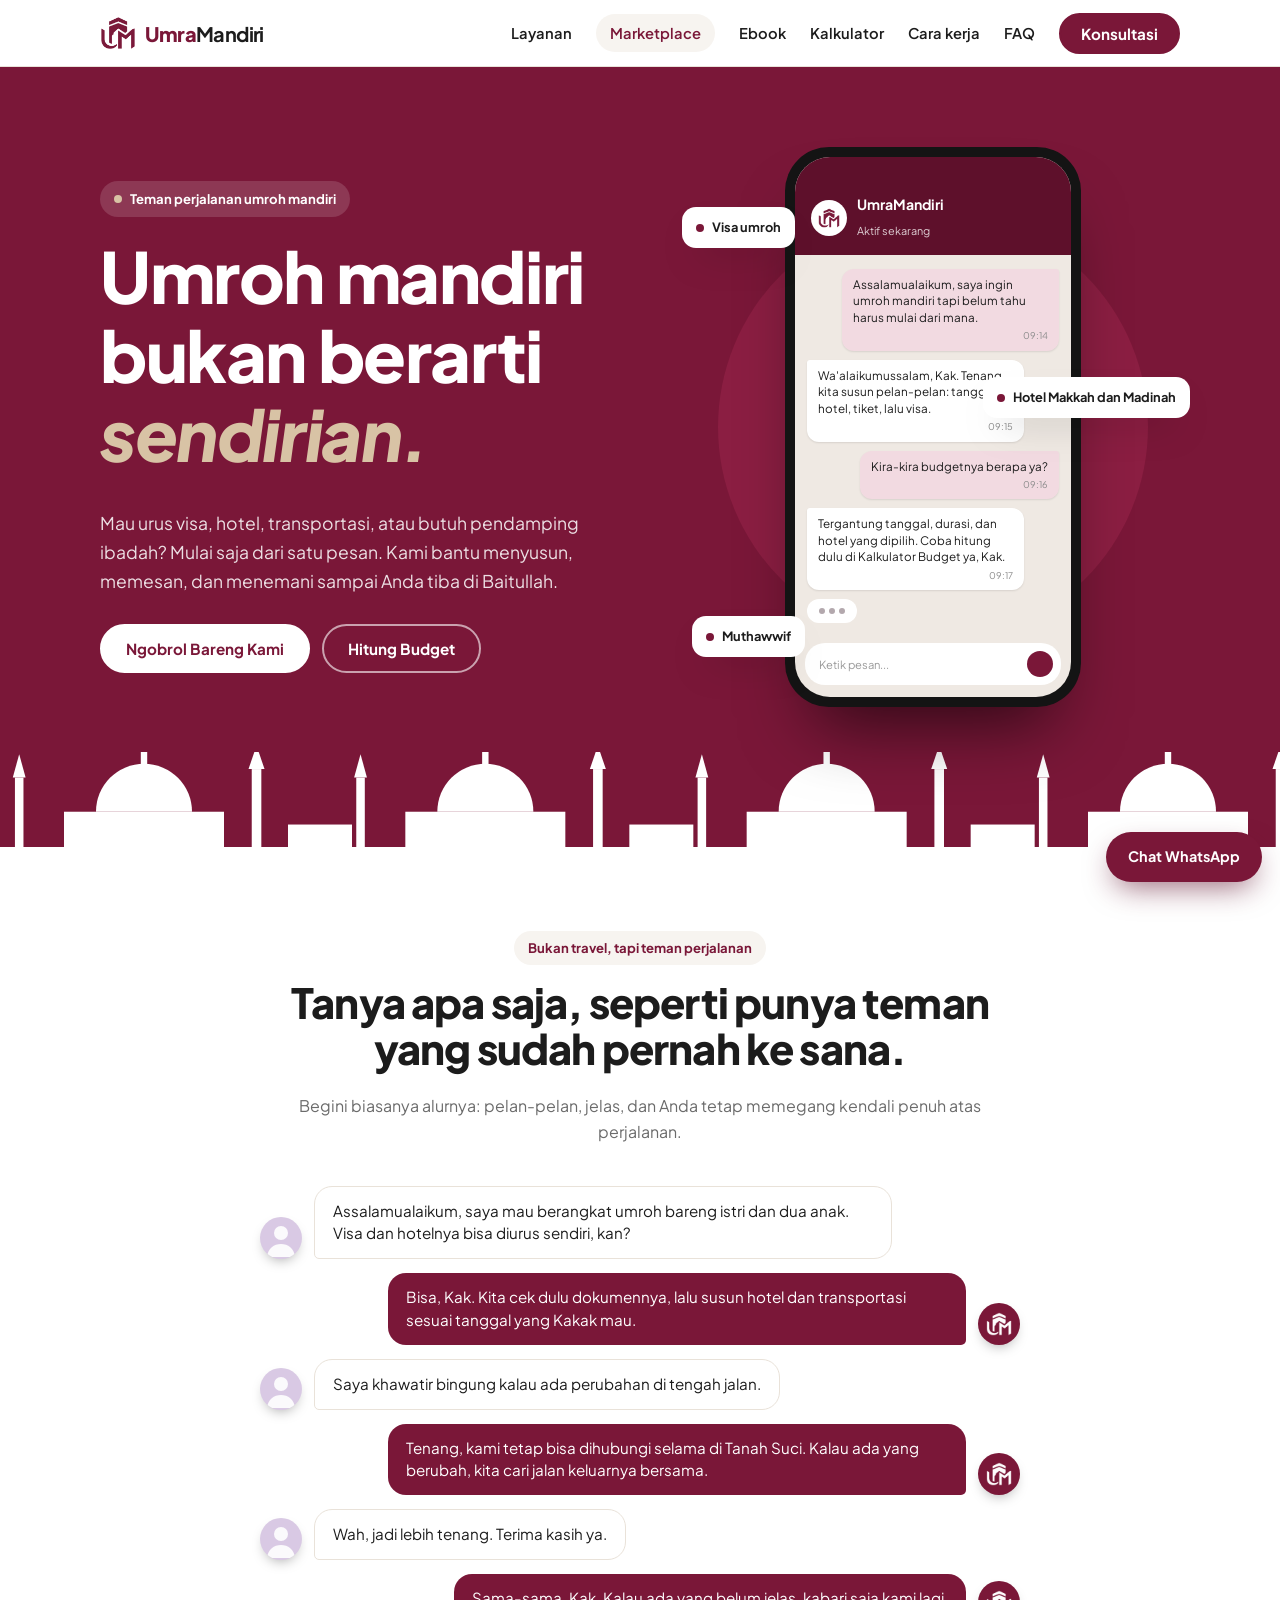
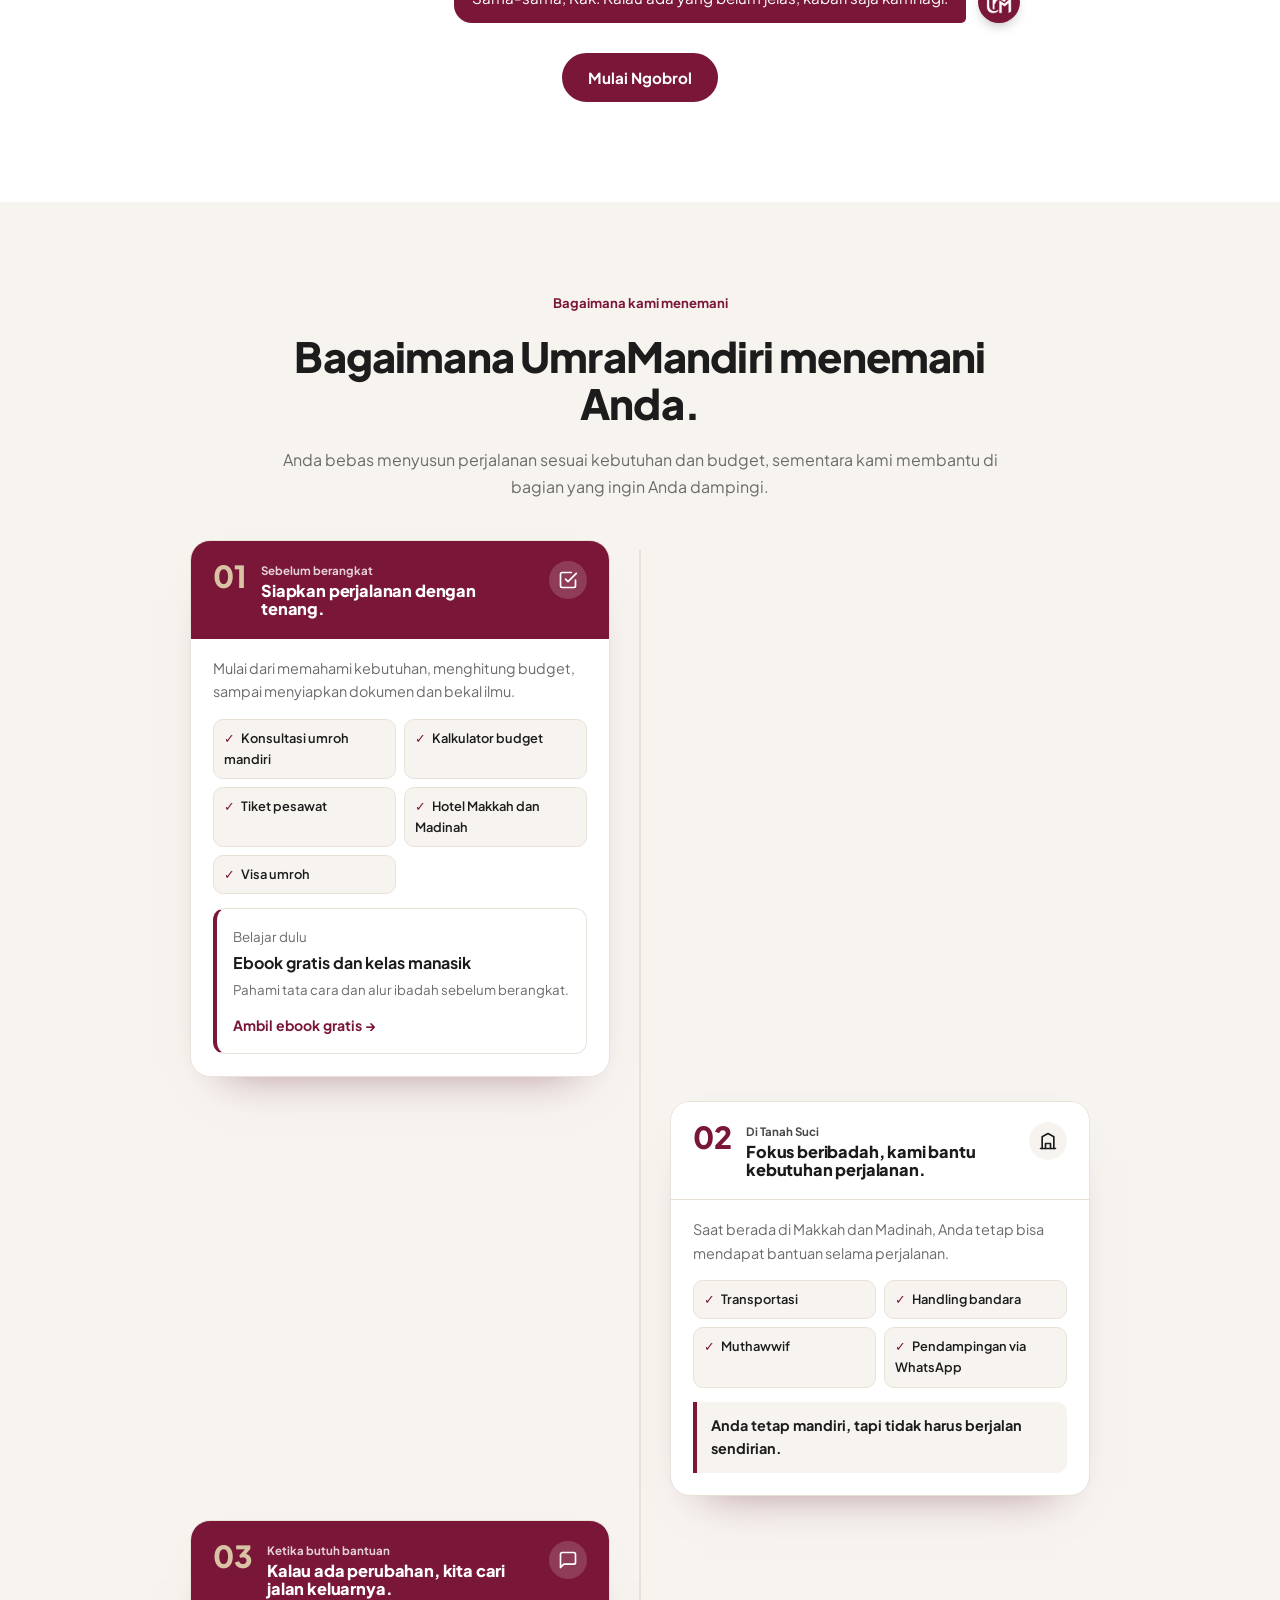
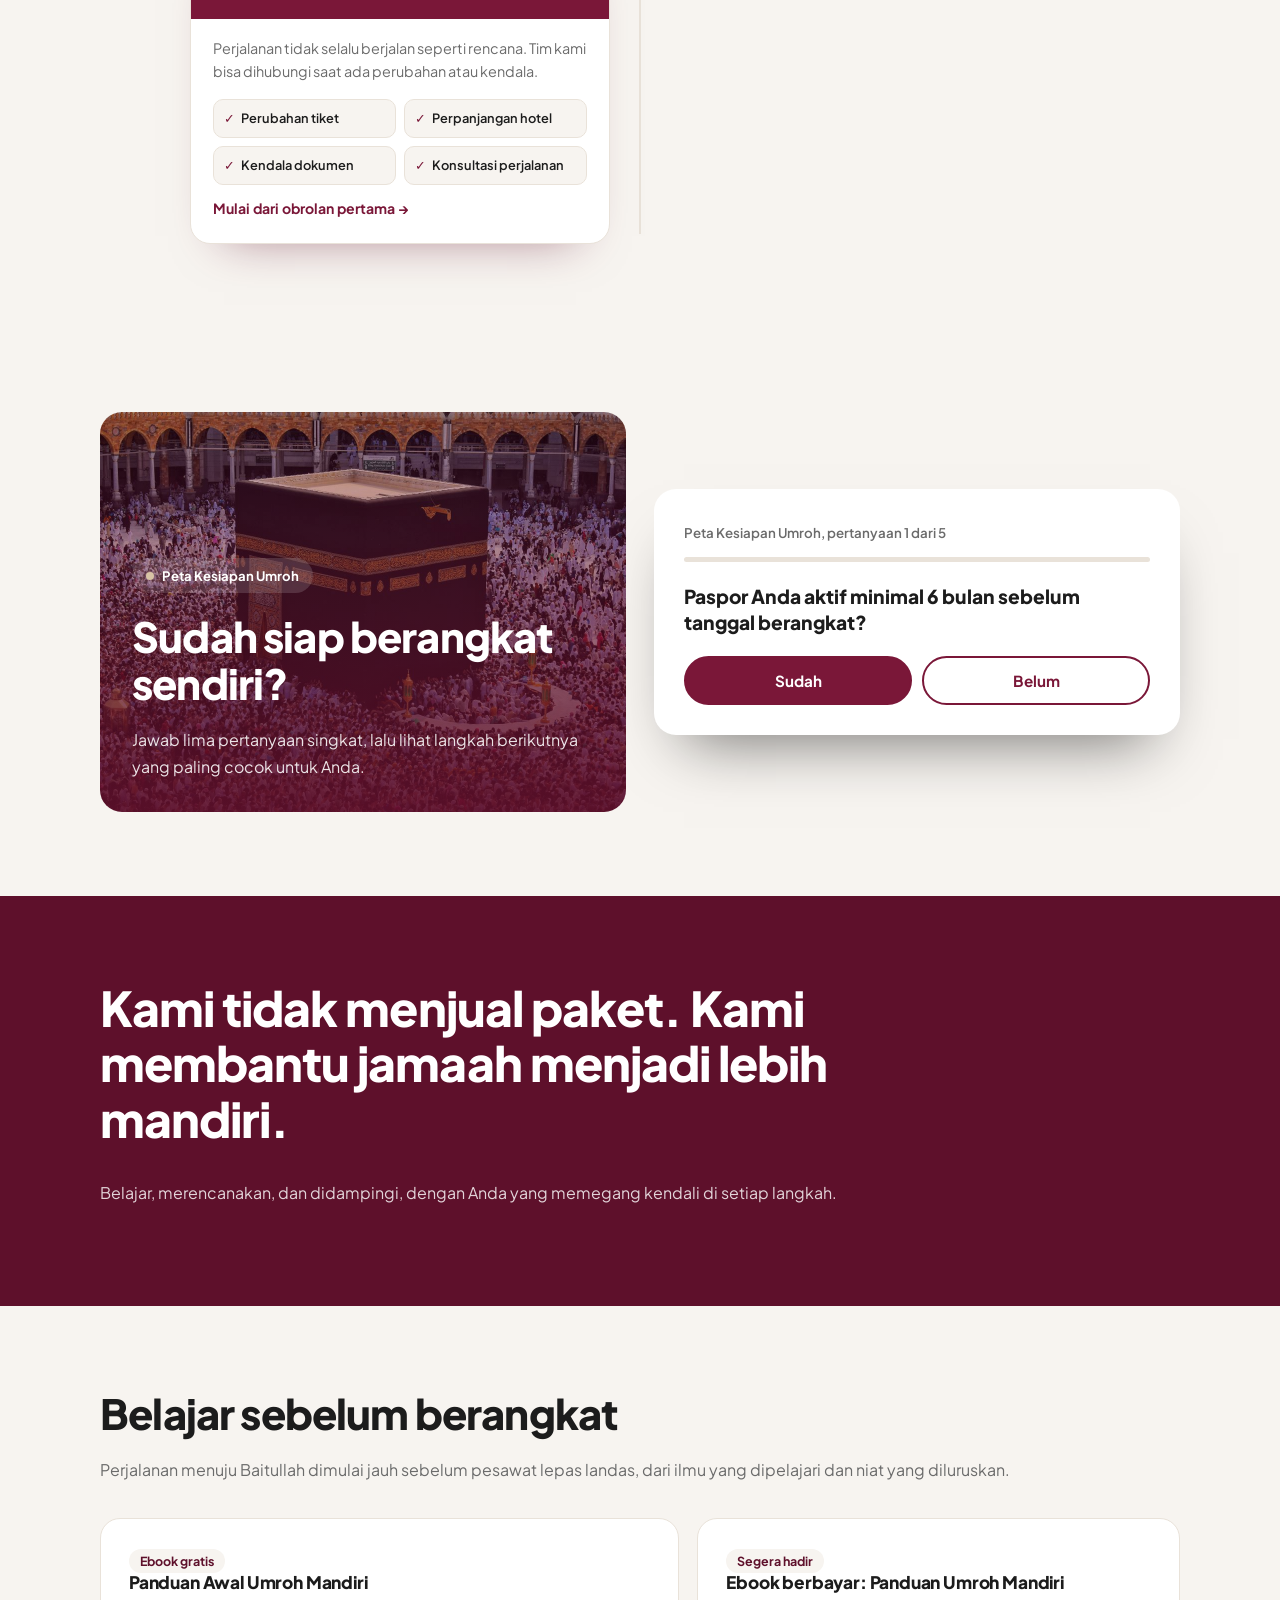
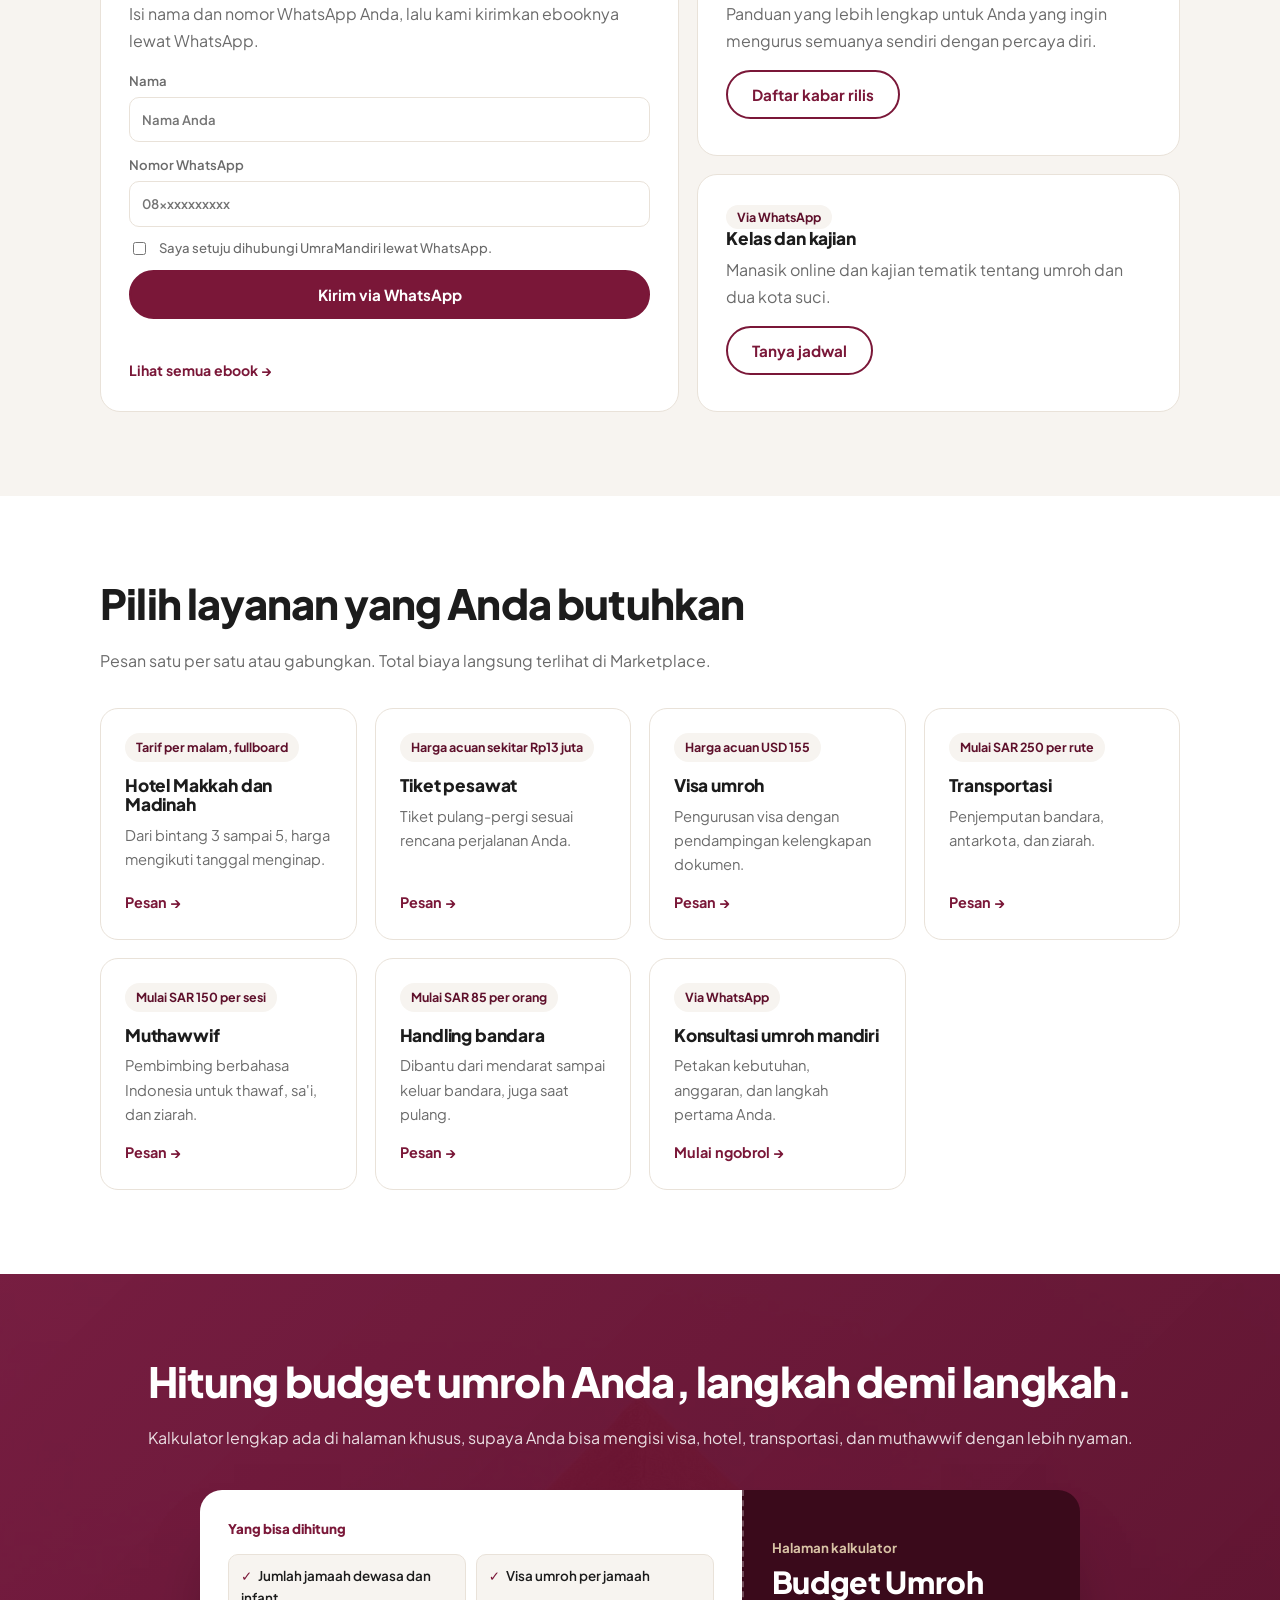
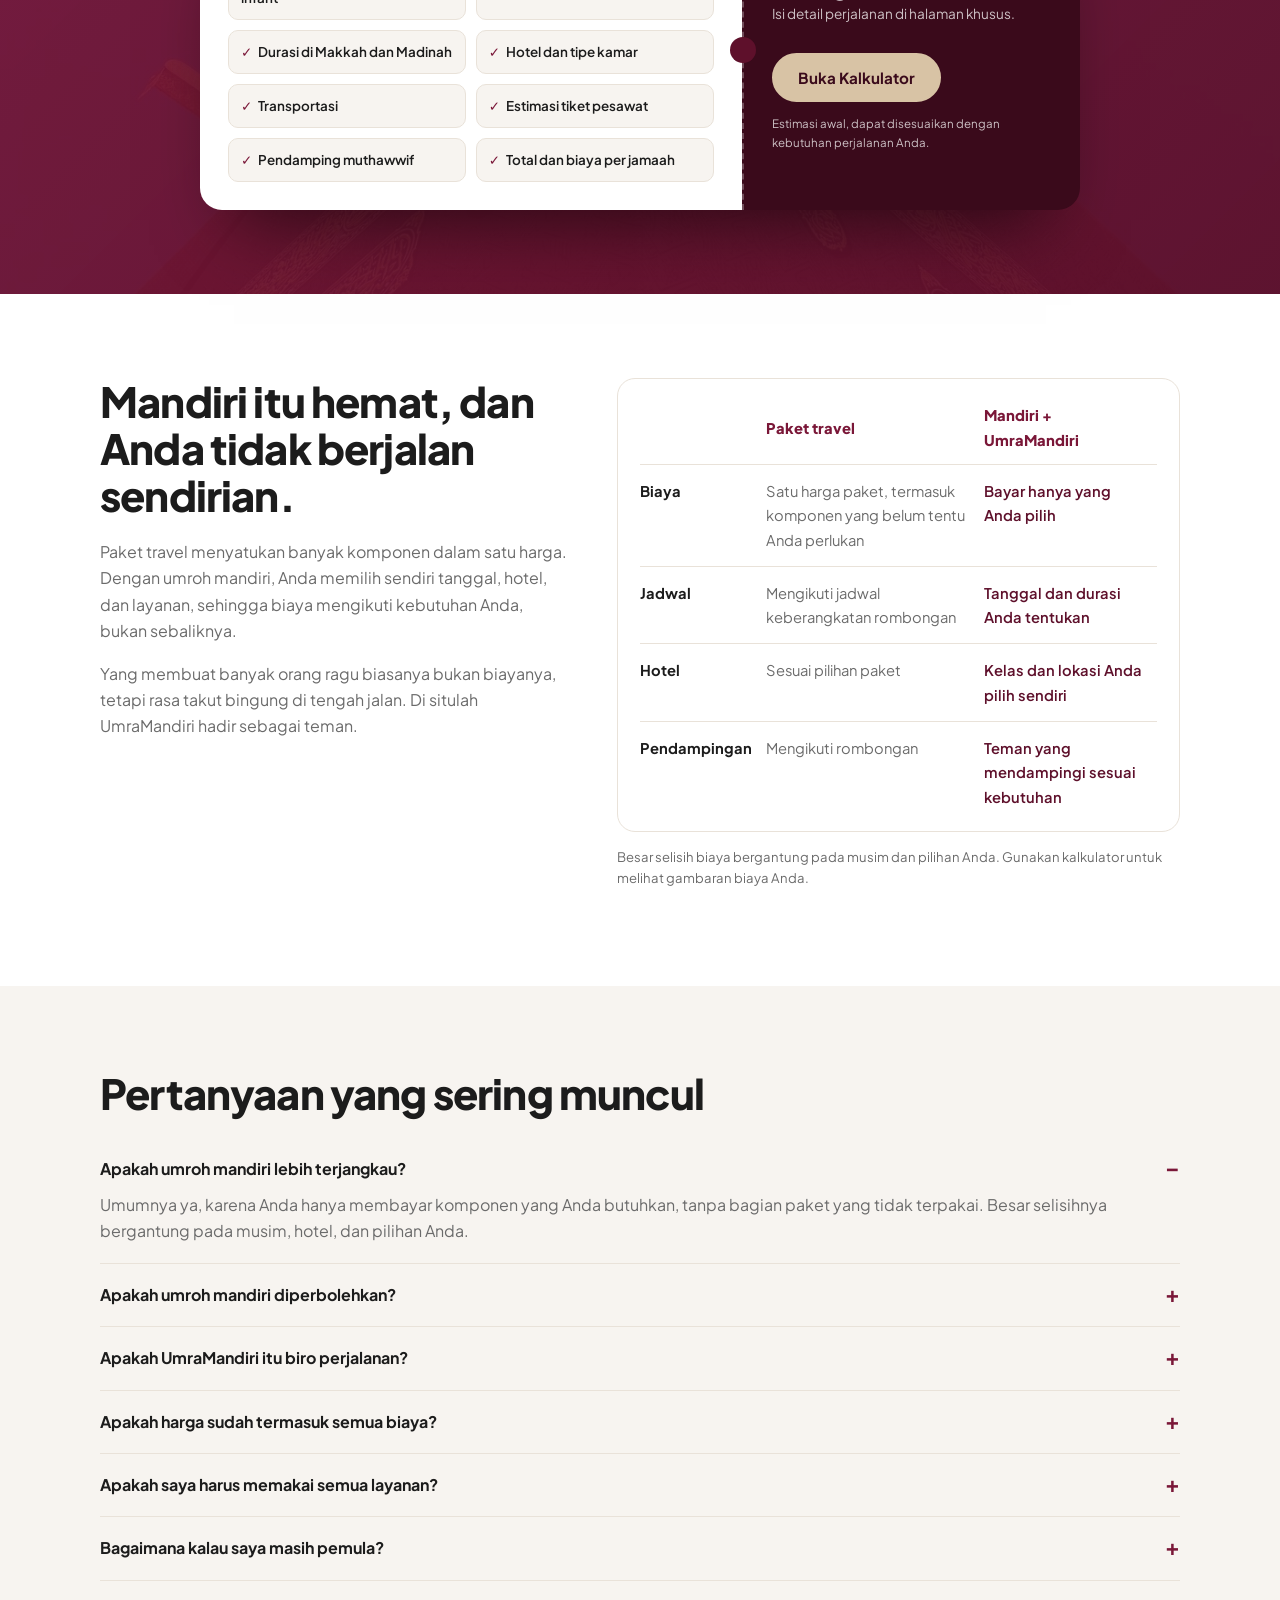
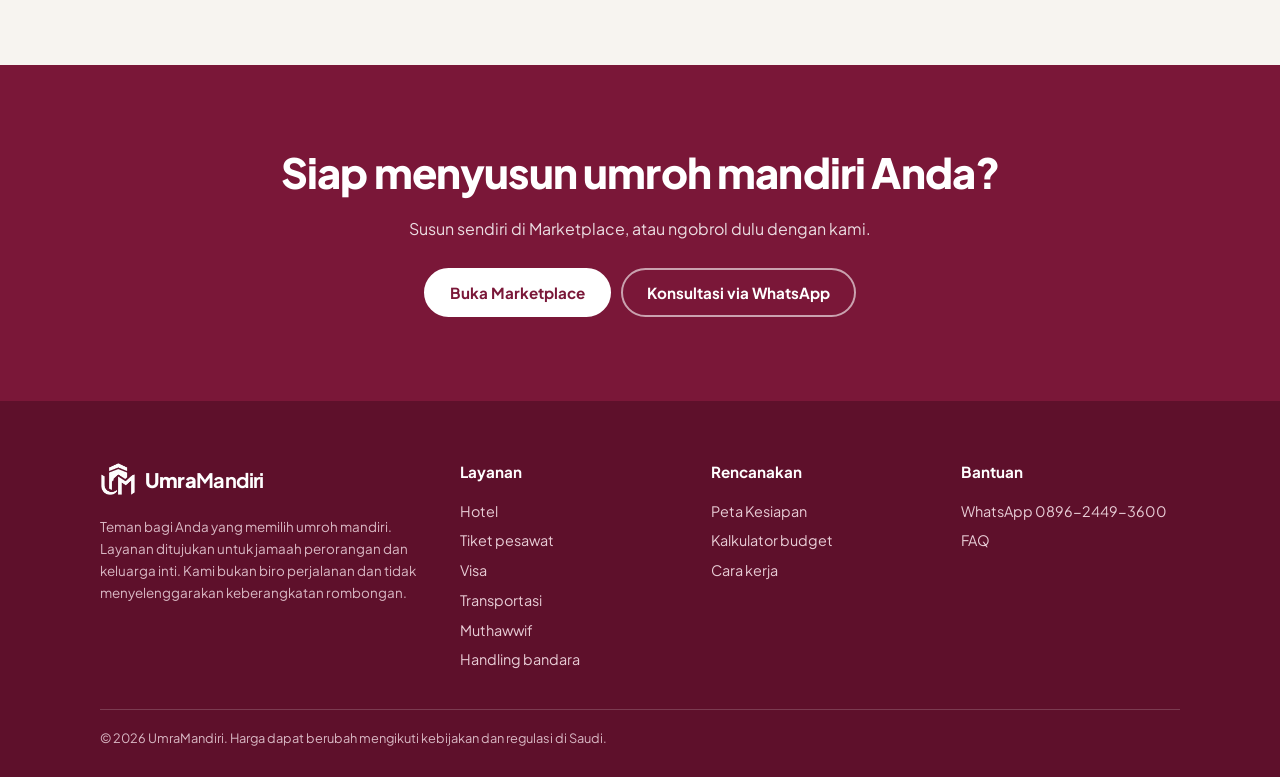
==== index.html @ 81f04a8c "Add files via upload" ====
<!DOCTYPE html>
<html lang="id">
<head>
<meta charset="utf-8">
<meta name="viewport" content="width=device-width, initial-scale=1, viewport-fit=cover">
<title>UmraMandiri | Umroh mandiri bukan berarti sendirian</title>
<meta name="description" content="UmraMandiri hadir sebagai teman bagi Anda yang memilih umroh mandiri: rencanakan, pesan hotel, tiket, visa, dan layanan lain, lalu didampingi sampai pulang.">
<meta name="theme-color" content="#7A1738">
<meta property="og:title" content="UmraMandiri | Umroh mandiri bukan berarti sendirian">
<meta property="og:description" content="Peta Kesiapan, kalkulator biaya, marketplace layanan, dan pendampingan umroh mandiri.">
<meta property="og:type" content="website">
<link rel="icon" href="assets/favicon.png" type="image/png">
<link rel="apple-touch-icon" href="assets/apple-touch-icon.png">
<link rel="preconnect" href="https://fonts.googleapis.com">
<link rel="preconnect" href="https://fonts.gstatic.com" crossorigin>
<link href="https://fonts.googleapis.com/css2?family=Plus+Jakarta+Sans:wght@400;500;600;700;800&display=swap" rel="stylesheet">
<link rel="stylesheet" href="css/styles.css">
</head>
<body>
<header><div class="wrap">
<a class="logo" href="./"><img class="lg" src="assets/logo-mark-burgundy.png" alt=""><span>Umra<b>Mandiri</b></span></a>
<nav><a href="#layanan">Layanan</a><a class="navm" href="marketplace.html">Marketplace</a><a href="ebook.html">Ebook</a><a href="kalkulator.html">Kalkulator</a><a href="#fase">Cara kerja</a><a href="#faq">FAQ</a>
<a class="btn" href="https://wa.me/6289624493600?text=Assalamualaikum%2C%20saya%20ingin%20konsultasi%20umroh%20mandiri">Konsultasi</a></nav>
</div></header>

<section class="hero2"><div class="wrap h2g"><div>
<span class="pill">Teman perjalanan umroh mandiri</span>
<h1>Umroh mandiri bukan berarti <em>sendirian.</em></h1>
<p>Mau urus visa, hotel, transportasi, atau butuh pendamping ibadah? Mulai saja dari satu pesan. Kami bantu menyusun, memesan, dan menemani sampai Anda tiba di Baitullah.</p>
<div class="hbtn"><a class="btn" href="https://wa.me/6289624493600?text=Assalamualaikum%2C%20saya%20ingin%20konsultasi%20umroh%20mandiri">Ngobrol Bareng Kami</a><a class="btn ghost" href="kalkulator.html">Hitung Budget</a></div></div>
<div class="stage"><span class="fl a">Visa umroh</span><span class="fl b">Hotel Makkah dan Madinah</span><span class="fl c">Muthawwif</span>
<div class="phone"><div class="screen"><div class="ptop"><span class="av"><img src="assets/logo-mark-burgundy.png" alt=""></span><div><b>UmraMandiri</b><small>Aktif sekarang</small></div></div>
<div class="msgs"><div class="m me" style="animation-delay:0.4s">Assalamualaikum, saya ingin umroh mandiri tapi belum tahu harus mulai dari mana.<time>09:14</time></div><div class="m us" style="animation-delay:1.8s">Wa'alaikumussalam, Kak. Tenang, kita susun pelan-pelan: tanggal, hotel, tiket, lalu visa.<time>09:15</time></div><div class="m me" style="animation-delay:3.4s">Kira-kira budgetnya berapa ya?<time>09:16</time></div><div class="m us" style="animation-delay:4.8s">Tergantung tanggal, durasi, dan hotel yang dipilih. Coba hitung dulu di Kalkulator Budget ya, Kak.<time>09:17</time></div><div class="typing"><i></i><i></i><i></i></div></div><div class="pin">Ketik pesan...<span></span></div></div></div></div>
</div><svg class="sky" viewBox="0 0 1200 96" preserveAspectRatio="xMidYMax slice" fill="#fff" aria-hidden="true"><defs><g id="mq"><rect x="14" y="30" width="8" height="66"/><path d="M12 30L18 8L24 30Z"/><rect x="60" y="62" width="150" height="34"/><path d="M90 62a45 45 0 0 1 90 0Z"/><rect x="132" y="6" width="6" height="26"/><rect x="236" y="22" width="9" height="74"/><path d="M233 22L240.5 0L248 22Z"/><rect x="270" y="74" width="60" height="22"/></g></defs><use href="#mq"/><use href="#mq" x="320"/><use href="#mq" x="640"/><use href="#mq" x="960"/></svg></section>

<section id="obrolan"><div class="wrap"><div class="sech"><span class="eyebrow">Bukan travel, tapi teman perjalanan</span><h2>Tanya apa saja, seperti punya teman yang sudah pernah ke sana.</h2><p>Begini biasanya alurnya: pelan-pelan, jelas, dan Anda tetap memegang kendali penuh atas perjalanan.</p></div>
<div class="chat"><div class="cr c rv"><span class="avs" style="background:#d9c9e4"><svg width="42" height="42" viewBox="0 0 42 42"><circle cx="21" cy="16" r="7" fill="#fff" opacity=".9"/><path d="M7 40c1-9 7-13 14-13s13 4 14 13z" fill="#fff" opacity=".9"/></svg></span><div class="bub">Assalamualaikum, saya mau berangkat umroh bareng istri dan dua anak. Visa dan hotelnya bisa diurus sendiri, kan?</div></div><div class="cr u rv"><span class="avs" style="background:#7A1738"><img src="assets/logo-mark-white.png" alt=""></span><div class="bub">Bisa, Kak. Kita cek dulu dokumennya, lalu susun hotel dan transportasi sesuai tanggal yang Kakak mau.</div></div><div class="cr c rv"><span class="avs" style="background:#d9c9e4"><svg width="42" height="42" viewBox="0 0 42 42"><circle cx="21" cy="16" r="7" fill="#fff" opacity=".9"/><path d="M7 40c1-9 7-13 14-13s13 4 14 13z" fill="#fff" opacity=".9"/></svg></span><div class="bub">Saya khawatir bingung kalau ada perubahan di tengah jalan.</div></div><div class="cr u rv"><span class="avs" style="background:#7A1738"><img src="assets/logo-mark-white.png" alt=""></span><div class="bub">Tenang, kami tetap bisa dihubungi selama di Tanah Suci. Kalau ada yang berubah, kita cari jalan keluarnya bersama.</div></div><div class="cr c rv"><span class="avs" style="background:#d9c9e4"><svg width="42" height="42" viewBox="0 0 42 42"><circle cx="21" cy="16" r="7" fill="#fff" opacity=".9"/><path d="M7 40c1-9 7-13 14-13s13 4 14 13z" fill="#fff" opacity=".9"/></svg></span><div class="bub">Wah, jadi lebih tenang. Terima kasih ya.</div></div><div class="cr u rv"><span class="avs" style="background:#7A1738"><img src="assets/logo-mark-white.png" alt=""></span><div class="bub">Sama-sama, Kak. Kalau ada yang belum jelas, kabari saja kami lagi.</div></div></div><p style="text-align:center;margin-top:30px"><a class="btn" href="https://wa.me/6289624493600?text=Assalamualaikum%2C%20saya%20ingin%20konsultasi%20umroh%20mandiri">Mulai Ngobrol</a></p></div></section>

<section class="off" id="fase"><div class="wrap"><div class="sech"><span class="eyebrow">Bagaimana kami menemani</span><h2>Bagaimana UmraMandiri menemani Anda.</h2><p>Anda bebas menyusun perjalanan sesuai kebutuhan dan budget, sementara kami membantu di bagian yang ingin Anda dampingi.</p></div>
<div class="tl3"><div class="phs rv"><div class="phh "><span class="phn">01</span><div><small>Sebelum berangkat</small><h3>Siapkan perjalanan dengan tenang.</h3></div><span class="ic"><svg width="20" height="20" viewBox="0 0 24 24" fill="none" stroke="currentColor" stroke-width="2" stroke-linecap="round" stroke-linejoin="round"><path d="M9 11l3 3L22 4"/><path d="M21 12v7a2 2 0 0 1-2 2H5a2 2 0 0 1-2-2V5a2 2 0 0 1 2-2h11"/></svg></span></div><div class="phb"><p>Mulai dari memahami kebutuhan, menghitung budget, sampai menyiapkan dokumen dan bekal ilmu.</p><div class="ck"><span>Konsultasi umroh mandiri</span><span>Kalkulator budget</span><span>Tiket pesawat</span><span>Hotel Makkah dan Madinah</span><span>Visa umroh</span></div><div class="mini"><small>Belajar dulu</small><b>Ebook gratis dan kelas manasik</b><small>Pahami tata cara dan alur ibadah sebelum berangkat.</small><br><a class="more" href="ebook.html#gratis">Ambil ebook gratis &rarr;</a></div></div></div><div class="phs rv"><div class="phh lt"><span class="phn">02</span><div><small>Di Tanah Suci</small><h3>Fokus beribadah, kami bantu kebutuhan perjalanan.</h3></div><span class="ic"><svg width="20" height="20" viewBox="0 0 24 24" fill="none" stroke="currentColor" stroke-width="2" stroke-linecap="round" stroke-linejoin="round"><path d="M3 21h18"/><path d="M5 21V7l7-4 7 4v14"/><path d="M9 21v-6h6v6"/></svg></span></div><div class="phb"><p>Saat berada di Makkah dan Madinah, Anda tetap bisa mendapat bantuan selama perjalanan.</p><div class="ck"><span>Transportasi</span><span>Handling bandara</span><span>Muthawwif</span><span>Pendampingan via WhatsApp</span></div><div class="prin">Anda tetap mandiri, tapi tidak harus berjalan sendirian.</div></div></div><div class="phs rv"><div class="phh "><span class="phn">03</span><div><small>Ketika butuh bantuan</small><h3>Kalau ada perubahan, kita cari jalan keluarnya.</h3></div><span class="ic"><svg width="20" height="20" viewBox="0 0 24 24" fill="none" stroke="currentColor" stroke-width="2" stroke-linecap="round" stroke-linejoin="round"><path d="M21 15a2 2 0 0 1-2 2H7l-4 4V5a2 2 0 0 1 2-2h14a2 2 0 0 1 2 2z"/></svg></span></div><div class="phb"><p>Perjalanan tidak selalu berjalan seperti rencana. Tim kami bisa dihubungi saat ada perubahan atau kendala.</p><div class="ck"><span>Perubahan tiket</span><span>Perpanjangan hotel</span><span>Kendala dokumen</span><span>Konsultasi perjalanan</span></div><a class="more" href="https://wa.me/6289624493600?text=Assalamualaikum%2C%20saya%20ingin%20konsultasi%20umroh%20mandiri">Mulai dari obrolan pertama &rarr;</a></div></div></div></div></section>

<section class="off" id="peta"><div class="wrap qz">
<div class="qimg"><div><span class="pill">Peta Kesiapan Umroh</span><h2>Sudah siap berangkat sendiri?</h2><p>Jawab lima pertanyaan singkat, lalu lihat langkah berikutnya yang paling cocok untuk Anda.</p></div></div>
<div class="quiz" id="quiz" aria-live="polite"></div></div></section>

<section class="dark" id="konsep"><div class="wrap"><p class="promise">Kami tidak menjual paket. Kami membantu jamaah menjadi lebih mandiri.</p>
<p>Belajar, merencanakan, dan didampingi, dengan Anda yang memegang kendali di setiap langkah.</p></div></section>

<section class="off" id="belajar"><div class="wrap">
<h2>Belajar sebelum berangkat</h2>
<p>Perjalanan menuju Baitullah dimulai jauh sebelum pesawat lepas landas, dari ilmu yang dipelajari dan niat yang diluruskan.</p>
<div class="learn">
<div class="card item lead" id="ebook-gratis"><span class="price">Ebook gratis</span><h3>Panduan Awal Umroh Mandiri</h3>
<p>Isi nama dan nomor WhatsApp Anda, lalu kami kirimkan ebooknya lewat WhatsApp.</p>
<form class="lead-form" data-kind="mendapatkan ebook gratis Panduan Awal Umroh Mandiri" novalidate>
<label>Nama<input name="nama" required autocomplete="name" placeholder="Nama Anda"></label>
<label>Nomor WhatsApp<input name="wa" type="tel" required inputmode="tel" autocomplete="tel" placeholder="08xxxxxxxxxx"></label>
<label class="chk"><input type="checkbox" name="setuju" required> Saya setuju dihubungi UmraMandiri lewat WhatsApp.</label>
<button class="btn" type="submit">Kirim via WhatsApp</button><p class="err" role="alert"></p></form>
<a class="more" href="ebook.html">Lihat semua ebook &rarr;</a></div>
<div class="card item"><span class="price">Segera hadir</span><h3>Ebook berbayar: Panduan Umroh Mandiri</h3><p>Panduan yang lebih lengkap untuk Anda yang ingin mengurus semuanya sendiri dengan percaya diri.</p><a class="btn ghost" href="ebook.html#berbayar">Daftar kabar rilis</a></div>
<div class="card item"><span class="price">Via WhatsApp</span><h3>Kelas dan kajian</h3><p>Manasik online dan kajian tematik tentang umroh dan dua kota suci.</p><a class="btn ghost" href="https://wa.me/6289624493600?text=Assalamualaikum%2C%20saya%20ingin%20tanya%20jadwal%20kelas%20dan%20kajian">Tanya jadwal</a></div>
</div></div></section>

<section id="layanan"><div class="wrap">
<h2>Pilih layanan yang Anda butuhkan</h2>
<p>Pesan satu per satu atau gabungkan. Total biaya langsung terlihat di Marketplace.</p>
<div class="grid">
<a class="svc item" href="marketplace.html#hotel"><span class="price">Tarif per malam, fullboard</span><h3>Hotel Makkah dan Madinah</h3><p>Dari bintang 3 sampai 5, harga mengikuti tanggal menginap.</p><em>Pesan &rarr;</em></a>
<a class="svc item" href="marketplace.html#pesawat"><span class="price" data-p="tiket">Harga acuan sekitar Rp13 juta</span><h3>Tiket pesawat</h3><p>Tiket pulang-pergi sesuai rencana perjalanan Anda.</p><em>Pesan &rarr;</em></a>
<a class="svc item" href="marketplace.html#visa"><span class="price" data-p="visa">Harga acuan USD 155</span><h3>Visa umroh</h3><p>Pengurusan visa dengan pendampingan kelengkapan dokumen.</p><em>Pesan &rarr;</em></a>
<a class="svc item" href="marketplace.html#transport"><span class="price" data-p="hiace">Mulai SAR 250 per rute</span><h3>Transportasi</h3><p>Penjemputan bandara, antarkota, dan ziarah.</p><em>Pesan &rarr;</em></a>
<a class="svc item" href="marketplace.html#muthawwif"><span class="price" data-p="mt">Mulai SAR 150 per sesi</span><h3>Muthawwif</h3><p>Pembimbing berbahasa Indonesia untuk thawaf, sa'i, dan ziarah.</p><em>Pesan &rarr;</em></a>
<a class="svc item" href="marketplace.html#handling"><span class="price" data-p="hand">Mulai SAR 85 per orang</span><h3>Handling bandara</h3><p>Dibantu dari mendarat sampai keluar bandara, juga saat pulang.</p><em>Pesan &rarr;</em></a>
<a class="svc item" href="https://wa.me/6289624493600?text=Assalamualaikum%2C%20saya%20ingin%20konsultasi%20umroh%20mandiri"><span class="price">Via WhatsApp</span><h3>Konsultasi umroh mandiri</h3><p>Petakan kebutuhan, anggaran, dan langkah pertama Anda.</p><em>Mulai ngobrol &rarr;</em></a>
</div></div></section>

<section class="bp" id="kalkulator"><div class="wrap"><h2>Hitung budget umroh Anda, langkah demi langkah.</h2><p>Kalkulator lengkap ada di halaman khusus, supaya Anda bisa mengisi visa, hotel, transportasi, dan muthawwif dengan lebih nyaman.</p>
<div class="tick rv"><div class="tw"><small>Yang bisa dihitung</small><div class="ck2"><span>Jumlah jamaah dewasa dan infant</span><span>Visa umroh per jamaah</span><span>Durasi di Makkah dan Madinah</span><span>Hotel dan tipe kamar</span><span>Transportasi</span><span>Estimasi tiket pesawat</span><span>Pendamping muthawwif</span><span>Total dan biaya per jamaah</span></div></div>
<div class="td"><small>Halaman kalkulator</small><h3>Budget Umroh</h3><p>Isi detail perjalanan di halaman khusus.</p><p style="margin:14px 0 0"><a class="btn sand" href="kalkulator.html">Buka Kalkulator</a></p><p style="font-size:.72rem;margin-top:12px">Estimasi awal, dapat disesuaikan dengan kebutuhan perjalanan Anda.</p></div></div></div></section>

<section><div class="wrap about">
<div>
<h2>Mandiri itu hemat, dan Anda tidak berjalan sendirian.</h2>
<p>Paket travel menyatukan banyak komponen dalam satu harga. Dengan umroh mandiri, Anda memilih sendiri tanggal, hotel, dan layanan, sehingga biaya mengikuti kebutuhan Anda, bukan sebaliknya.</p>
<p>Yang membuat banyak orang ragu biasanya bukan biayanya, tetapi rasa takut bingung di tengah jalan. Di situlah UmraMandiri hadir sebagai teman.</p>
</div>
<div><div class="cmpwrap"><table class="cmp">
<tr><th></th><th>Paket travel</th><th>Mandiri + UmraMandiri</th></tr>
<tr><td>Biaya</td><td>Satu harga paket, termasuk komponen yang belum tentu Anda perlukan</td><td>Bayar hanya yang Anda pilih</td></tr>
<tr><td>Jadwal</td><td>Mengikuti jadwal keberangkatan rombongan</td><td>Tanggal dan durasi Anda tentukan</td></tr>
<tr><td>Hotel</td><td>Sesuai pilihan paket</td><td>Kelas dan lokasi Anda pilih sendiri</td></tr>
<tr><td>Pendampingan</td><td>Mengikuti rombongan</td><td>Teman yang mendampingi sesuai kebutuhan</td></tr>
</table></div>
<p class="swipe">Geser tabel ke samping &rarr;</p>
<p style="font-size:.82rem;margin-top:14px">Besar selisih biaya bergantung pada musim dan pilihan Anda. Gunakan kalkulator untuk melihat gambaran biaya Anda.</p></div>
</div></section>

<section class="off" id="faq"><div class="wrap">
<h2>Pertanyaan yang sering muncul</h2>
<details open><summary>Apakah umroh mandiri lebih terjangkau?</summary><p>Umumnya ya, karena Anda hanya membayar komponen yang Anda butuhkan, tanpa bagian paket yang tidak terpakai. Besar selisihnya bergantung pada musim, hotel, dan pilihan Anda.</p></details>
<details><summary>Apakah umroh mandiri diperbolehkan?</summary><p>Ya. UU No. 14 Tahun 2025 mengakui umroh mandiri untuk perorangan atau keluarga inti, dengan syarat yang perlu dipenuhi, termasuk paspor, tiket, visa, dan bukti pembelian layanan.</p></details>
<details><summary>Apakah UmraMandiri itu biro perjalanan?</summary><p>Bukan. Kami tidak menjual paket grup dan tidak memberangkatkan rombongan. Kami membantu perorangan dan keluarga mengurus kebutuhan perjalanannya sendiri.</p></details>
<details><summary>Apakah harga sudah termasuk semua biaya?</summary><p>Harga di kalkulator dan Marketplace adalah estimasi atau harga acuan. Rincian final dikonfirmasi saat pemesanan dan dapat berubah mengikuti kebijakan dan regulasi di Saudi.</p></details>
<details><summary>Apakah saya harus memakai semua layanan?</summary><p>Tidak. Setiap layanan bisa dipilih terpisah sesuai kebutuhan Anda.</p></details>
<details><summary>Bagaimana kalau saya masih pemula?</summary><p>Mulai dari Peta Kesiapan di bagian atas, lalu ikuti kelas persiapan. Kami akan mengarahkan langkah berikutnya.</p></details>
</div></section>

<section class="band"><div class="wrap">
<h2>Siap menyusun umroh mandiri Anda?</h2>
<p>Susun sendiri di Marketplace, atau ngobrol dulu dengan kami.</p>
<div class="cta" style="justify-content:center"><a class="btn" href="marketplace.html">Buka Marketplace</a><a class="btn ghost" href="https://wa.me/6289624493600?text=Assalamualaikum%2C%20saya%20ingin%20konsultasi%20umroh%20mandiri">Konsultasi via WhatsApp</a></div>
</div></section>

<footer><div class="wrap">
<div class="fg">
<div><a class="logo" style="color:#fff" href="./"><img class="lg" src="assets/logo-mark-white.png" alt=""><span>Umra<b style="color:#fff">Mandiri</b></span></a>
<p style="margin-top:12px">Teman bagi Anda yang memilih umroh mandiri. Layanan ditujukan untuk jamaah perorangan dan keluarga inti. Kami bukan biro perjalanan dan tidak menyelenggarakan keberangkatan rombongan.</p></div>
<div><h4>Layanan</h4><a href="marketplace.html#hotel">Hotel</a><a href="marketplace.html#pesawat">Tiket pesawat</a><a href="marketplace.html#visa">Visa</a><a href="marketplace.html#transport">Transportasi</a><a href="marketplace.html#muthawwif">Muthawwif</a><a href="marketplace.html#handling">Handling bandara</a></div>
<div><h4>Rencanakan</h4><a href="#peta">Peta Kesiapan</a><a href="kalkulator.html">Kalkulator budget</a><a href="#fase">Cara kerja</a></div>
<div><h4>Bantuan</h4><a href="https://wa.me/6289624493600">WhatsApp 0896-2449-3600</a><a href="#faq">FAQ</a></div>
</div>
<!-- Tambahkan NIB / legalitas usaha di sini setelah tersedia -->
<div class="fb">&copy; 2026 UmraMandiri. Harga dapat berubah mengikuti kebijakan dan regulasi di Saudi.</div>
</div></footer>

<a class="fab" href="https://wa.me/6289624493600?text=Assalamualaikum%2C%20saya%20ingin%20konsultasi%20umroh%20mandiri" aria-label="Chat WhatsApp">Chat WhatsApp</a>
<script src="data/data.js"></script>
<script src="js/quiz.js"></script>
<script src="js/lead.js"></script>
</body>
</html>
---- css/styles.css ----
:root{--p:#7A1738;--pd:#5E102B;--pl:#A52A52;--off:#F7F4F0;--ink:#1C1C1C;--mute:#6B6B6B;--sand:#D8C3A5;--line:#e9e2d9;color-scheme:light;box-sizing:border-box;padding-top:env(safe-area-inset-top,0px)}
*,*:before,*:after{box-sizing:inherit}
html{scroll-behavior:smooth;scroll-padding-top:76px}
body{margin:0;background:#fff;color:var(--ink);font:400 16px/1.65 "Plus Jakarta Sans",system-ui,sans-serif}
h1,h2,h3{margin:0 0 .5em;font-weight:800;line-height:1.12;letter-spacing:-.02em}
h1{font-size:clamp(2.4rem,6vw,4.4rem)}h2{font-size:clamp(1.7rem,3.6vw,2.6rem)}h3{font-size:1.08rem;letter-spacing:-.01em}
p{margin:0 0 1em;color:var(--mute)}a{color:inherit}
:focus-visible{outline:3px solid var(--pl);outline-offset:2px}
.wrap{max-width:1120px;margin:0 auto;padding:0 20px}
section{padding:84px 0}.off{background:var(--off)}
header{position:sticky;top:0;z-index:20;background:rgba(255,255,255,.92);backdrop-filter:blur(10px);border-bottom:1px solid var(--line)}
header .wrap{display:flex;align-items:center;justify-content:space-between;height:66px}
.logo{font-weight:800;font-size:1.25rem;text-decoration:none;color:var(--p);letter-spacing:-.03em}.logo b{color:var(--ink)}
nav{display:flex;gap:24px;align-items:center;font-size:.92rem;font-weight:600}
nav a{text-decoration:none;color:var(--ink)}nav a:hover{color:var(--p)}
nav a.navm{color:var(--p);background:var(--off);padding:7px 14px;border-radius:999px}
.btn{display:inline-block;background:var(--p);color:#fff;padding:13px 24px;border-radius:999px;text-decoration:none;font:700 .95rem "Plus Jakarta Sans",sans-serif;border:2px solid var(--p);cursor:pointer;transition:background .2s,transform .2s}
.btn:hover{background:var(--pd);border-color:var(--pd);transform:translateY(-1px)}
.btn.ghost{background:#fff;color:var(--p)}.btn.ghost:hover{background:var(--off)}
nav .btn{padding:9px 20px;color:#fff}nav .btn:hover{color:#fff}
.hero-sec{background:var(--p);color:#fff;padding:72px 0 124px;position:relative;overflow:hidden}
.hero-sec:before{content:"";position:absolute;width:640px;height:640px;border-radius:50%;background:var(--pl);opacity:.35;right:-170px;top:-230px}
.hero{display:grid;grid-template-columns:1.1fr .9fr;gap:52px;align-items:center;position:relative}
.hero p{color:rgba(255,255,255,.86);font-size:1.12rem;max-width:52ch}
.hl{color:var(--sand)}
.hero .btn{background:#fff;color:var(--p);border-color:#fff}.hero .btn:hover{background:var(--off)}
.hero .btn.ghost{background:transparent;color:#fff;border-color:rgba(255,255,255,.6)}.hero .btn.ghost:hover{background:rgba(255,255,255,.12)}
.hbtn{display:flex;gap:12px;flex-wrap:wrap;margin-top:28px}
.quiz{background:#fff;color:var(--ink);border-radius:22px;padding:30px;box-shadow:0 34px 60px -30px rgba(0,0,0,.55)}
.quiz small{color:var(--mute);font-weight:600}
.bar{height:5px;background:var(--line);border-radius:3px;margin:12px 0 22px}.bar i{display:block;height:100%;background:var(--p);border-radius:3px;transition:width .3s}
.q{font-weight:800;font-size:1.2rem;color:var(--ink);margin:0;line-height:1.35}
.opts{display:flex;gap:10px;flex-wrap:wrap;margin-top:20px}.opts .btn{flex:1;min-width:120px;text-align:center}
.quiz .btn{background:var(--p);color:#fff;border-color:var(--p)}.quiz .btn:hover{background:var(--pd)}
.quiz .btn.ghost{background:#fff;color:var(--p)}
section.tiles{padding:0 0 24px;margin-top:-64px;position:relative;z-index:2}
.tiles .wrap{display:grid;grid-template-columns:repeat(3,1fr);gap:16px}
.tile{background:#fff;border:1px solid var(--line);border-radius:18px;padding:24px;box-shadow:0 20px 44px -28px rgba(94,16,43,.55)}
.tile h3{color:var(--p);margin-bottom:.3em}.tile p{margin:0;font-size:.92rem}
.grid{display:grid;grid-template-columns:repeat(auto-fit,minmax(250px,1fr));gap:18px;margin-top:34px}
.svc{display:flex;flex-direction:column;background:#fff;border:1px solid var(--line);border-radius:18px;padding:24px;text-decoration:none;transition:transform .2s,box-shadow .2s,border-color .2s}
.svc:hover{transform:translateY(-4px);border-color:var(--p);box-shadow:0 24px 44px -28px rgba(94,16,43,.6)}
.svc p{font-size:.92rem;flex:1}.svc em{font-style:normal;font-weight:700;color:var(--p);font-size:.9rem}
.price{align-self:flex-start;background:var(--off);color:var(--pd);font-weight:700;font-size:.78rem;padding:4px 11px;border-radius:999px;margin-bottom:14px}
.calc{display:grid;grid-template-columns:1.1fr .9fr;gap:28px;margin-top:34px;align-items:start}
.f{display:grid;gap:14px;background:#fff;border:1px solid var(--line);border-radius:20px;padding:26px}
.two{display:grid;grid-template-columns:1fr 1fr;gap:14px}
label{font-size:.82rem;font-weight:600;color:var(--mute);display:grid;gap:5px}
input,select{font:inherit;color:var(--ink);padding:11px 12px;border:1.5px solid var(--line);border-radius:10px;background:#fff;width:100%}
input:focus,select:focus{outline:none;border-color:var(--p)}
.res{background:var(--p);color:#fff;border-radius:20px;padding:26px;position:sticky;top:92px}
.res table{width:100%;border-collapse:collapse;font-size:.88rem}
.res td{padding:8px 0;border-bottom:1px solid rgba(255,255,255,.18)}.res td:last-child{text-align:right;white-space:nowrap}
.tot{font-weight:800;font-size:2rem;margin:16px 0 2px;letter-spacing:-.02em}
.res small,.nt{color:rgba(255,255,255,.78)}.nt{font-size:.78rem;margin:12px 0 18px}
.cta{display:flex;gap:10px;flex-wrap:wrap}
.res .btn{background:#fff;color:var(--p);border-color:#fff}.res .btn.ghost{background:transparent;color:#fff;border-color:rgba(255,255,255,.6)}
.about{display:grid;grid-template-columns:1fr 1.2fr;gap:48px;align-items:start}
.cmpwrap{overflow-x:auto;background:#fff;border:1px solid var(--line);border-radius:18px;padding:8px 22px}
.cmp{width:100%;border-collapse:collapse;min-width:480px;font-size:.92rem}
.cmp th{text-align:left;padding:16px 14px 12px 0;color:var(--p);font-weight:800}
.cmp td{padding:14px 14px 14px 0;border-top:1px solid var(--line);color:var(--mute);vertical-align:top}
.cmp td:first-child{color:var(--ink);font-weight:700;width:20%}.cmp td:last-child{color:var(--pd);font-weight:600}
.steps{counter-reset:s;list-style:none;padding:0;margin:34px 0 0;display:grid;grid-template-columns:repeat(auto-fit,minmax(210px,1fr));gap:18px}
.steps li{counter-increment:s;background:#fff;border:1px solid var(--line);border-radius:18px;padding:24px}
.steps li:before{content:counter(s);display:flex;width:38px;height:38px;border-radius:50%;background:var(--p);color:#fff;align-items:center;justify-content:center;font-weight:800;margin-bottom:14px}
.steps p{margin:0;font-size:.92rem}
details{border-bottom:1px solid var(--line);padding:18px 0}
summary{cursor:pointer;font-weight:700;list-style:none}summary::-webkit-details-marker{display:none}
summary:after{content:"+";float:right;color:var(--p);font-size:1.4rem;line-height:1}details[open] summary:after{content:"\2013"}
details p{margin:10px 0 0}
.band{background:var(--p);color:#fff;text-align:center}.band p{color:rgba(255,255,255,.85);margin:0 auto 26px}
.band .btn{background:#fff;color:var(--p);border-color:#fff}.band .btn.ghost{background:transparent;color:#fff;border-color:rgba(255,255,255,.6)}
footer{background:var(--pd);color:#f1dfe5;padding:58px 0 28px}
.fg{display:grid;grid-template-columns:1.5fr 1fr 1fr 1fr;gap:32px}
footer h4{color:#fff;margin:0 0 12px;font-size:.95rem}
footer a{display:block;text-decoration:none;color:#e8cdd6;font-size:.9rem;padding:3px 0}footer a:hover{color:#fff}
footer p{color:#d9b8c4;font-size:.84rem;max-width:46ch}
.fb{border-top:1px solid rgba(255,255,255,.18);margin-top:34px;padding-top:18px;font-size:.8rem;color:#d9b8c4}
.fab{position:fixed;right:18px;bottom:calc(18px + env(safe-area-inset-bottom,0px));z-index:30;background:var(--p);color:#fff;padding:13px 22px;border-radius:999px;text-decoration:none;font-weight:700;font-size:.9rem;box-shadow:0 12px 30px -8px rgba(94,16,43,.65);transition:transform .2s,background .2s}
.fab:hover{transform:translateY(-2px);background:var(--pd)}
.rv{opacity:0;transform:translateY(14px);transition:opacity .6s,transform .6s}.rv.in{opacity:1;transform:none}
@media(max-width:860px){.hero,.calc,.about{grid-template-columns:1fr}.tiles .wrap{grid-template-columns:1fr}.fg{grid-template-columns:1fr 1fr}nav a:not(.btn):not(.navm){display:none}nav{gap:12px}section{padding:56px 0}.res{position:static}.hero-sec{padding:48px 0 104px}.two{grid-template-columns:1fr}.fab{padding:12px 16px}}
@media(prefers-reduced-motion:reduce){*{transition:none!important;scroll-behavior:auto!important}}

/* ===== Perbaikan kuis, bagian konsep, lead magnet ===== */
.hero .quiz p{color:var(--mute);font-size:1rem;max-width:none}
.hero .quiz p.q{color:var(--ink);font-size:1.2rem}
.dark{background:var(--pd);color:#fff}.dark p{color:rgba(255,255,255,.82)}
.promise{font-weight:800;font-size:clamp(1.7rem,4vw,3rem);line-height:1.15;max-width:22ch;letter-spacing:-.02em;margin-bottom:34px}
.dark .promise{color:#fff}
.dark .item{border-top:2px solid var(--sand);padding-top:16px}.dark h3{color:#fff}
#cara .steps li{background:var(--off);border-color:transparent}
.learn{display:grid;grid-template-columns:1.2fr 1fr;gap:18px;margin-top:34px}
.learn .lead{grid-row:span 2}
.card{background:#fff;border:1px solid var(--line);border-radius:20px;padding:28px}
.card .btn{align-self:flex-start}
.lead-form{display:grid;gap:12px;margin-top:6px}
.chk{display:flex;gap:10px;align-items:flex-start;font-weight:500;line-height:1.4}.chk input{width:auto;margin-top:3px}
.err{color:var(--pl);font-size:.85rem;margin:0;min-height:1.2em}
.more{display:inline-block;margin-top:14px;color:var(--p);font-weight:700;text-decoration:none;font-size:.9rem}
.slim{padding:64px 0}
.ul{margin:0 0 18px;padding-left:1.1em;color:var(--mute)}.ul li{margin:6px 0}
@media(max-width:860px){.learn{grid-template-columns:1fr}.learn .lead{grid-row:auto}}

/* ===== Kalkulator bertahap ===== */
.res p{color:rgba(255,255,255,.85)}
.wzs{padding:44px 0 150px;background:var(--off)}
.wz{max-width:780px;margin:0 auto;background:#fff;border:1px solid var(--line);border-radius:22px;padding:30px;box-shadow:0 24px 50px -34px rgba(94,16,43,.5)}
.prog{height:6px;background:var(--line);border-radius:4px;overflow:hidden}.prog i{display:block;height:100%;width:10%;background:var(--p);transition:width .3s}
.stepno{margin:14px 0 8px;font-size:.82rem;font-weight:700;color:var(--p)}
#st h2{font-size:1.7rem}
.row{display:flex;justify-content:space-between;align-items:center;gap:14px;padding:14px 0;border-bottom:1px solid var(--line)}
.row b{display:block}.row small{color:var(--mute);font-size:.85rem}
.stp{display:inline-flex;align-items:center;gap:12px}.stp b{min-width:24px;text-align:center;font-size:1.1rem}
.stp button{width:36px;height:36px;border-radius:50%;border:1.5px solid var(--p);background:#fff;color:var(--p);font-size:1.2rem;line-height:1;cursor:pointer}
.stp button:hover{background:var(--p);color:#fff}
.tl{margin:14px 0 0;font-size:.92rem}
.lb{display:grid;gap:8px;font-size:.82rem;font-weight:600;color:var(--mute)}
.chips{display:flex;gap:8px;flex-wrap:wrap;margin:16px 0 12px}
.chip{border:1.5px solid var(--line);background:#fff;color:var(--ink);padding:7px 14px;border-radius:999px;font:600 .85rem "Plus Jakarta Sans",sans-serif;cursor:pointer}
.chip.on{background:var(--p);border-color:var(--p);color:#fff}
input.q{margin-bottom:12px}
.hc{display:flex;justify-content:space-between;align-items:center;gap:14px;width:100%;text-align:left;background:#fff;border:1.5px solid var(--line);border-radius:14px;padding:14px 16px;margin-bottom:10px;font:inherit;color:inherit;cursor:pointer}
.hc:hover{border-color:var(--p)}.hc.on{border-color:var(--p);background:var(--off);box-shadow:inset 0 0 0 1px var(--p)}
.hc.dis{opacity:.55;cursor:default}.hc b{display:block}.hc i{font-style:normal;color:var(--pl);font-size:.85rem}
.hc .pr{text-align:right;font-weight:800;color:var(--p)}.hc small{display:block;font-weight:500;color:var(--mute);font-size:.78rem}
.nav2{display:flex;justify-content:space-between;margin-top:26px}
.sumtop{background:var(--p);color:#fff;border-radius:16px;padding:22px;margin:16px 0}
.sumtop small{color:rgba(255,255,255,.8)}.big{font-weight:800;font-size:2.2rem;letter-spacing:-.02em}
.sumt{width:100%;border-collapse:collapse;font-size:.92rem}.sumt td{padding:9px 0;border-bottom:1px solid var(--line)}.sumt td:last-child{text-align:right;font-weight:600}
.warn{color:var(--pl);font-size:.88rem;margin-top:12px}
.dock{position:fixed;left:0;right:0;bottom:0;z-index:40;background:#fff;border-top:1px solid var(--line);box-shadow:0 -12px 30px -20px rgba(0,0,0,.35);padding:12px 0 calc(12px + env(safe-area-inset-bottom,0px))}
.dock .wrap{display:flex;justify-content:space-between;align-items:center;gap:14px}
.dock small{display:block;color:var(--mute);font-size:.78rem}.dock b{font-size:1.35rem;font-weight:800;color:var(--p)}
.dock .btn{padding:11px 20px;white-space:nowrap}
.dnote{font-size:.74rem;color:var(--mute);max-width:780px;margin:16px auto 0;text-align:center}
@media(max-width:860px){.wz{padding:22px}.dock .btn{padding:10px 14px;font-size:.85rem}.fab{display:none}}

/* ===== PRATINJAU: hero, ngobrol, 3 fase, budget ===== */
.hero2{background:var(--p);color:#fff;position:relative;overflow:hidden;padding:70px 0 130px}
.h2g{display:grid;grid-template-columns:1.05fr .95fr;gap:40px;align-items:center;position:relative;z-index:2}
.pill{display:inline-flex;align-items:center;gap:8px;background:rgba(255,255,255,.14);color:#fff;font-weight:700;font-size:.82rem;padding:7px 14px;border-radius:999px;margin-bottom:20px}
.pill:before{content:"";width:8px;height:8px;border-radius:50%;background:var(--sand)}
.hero2 h1 em{font-style:italic;color:var(--sand)}
.hero2 p{color:rgba(255,255,255,.86);font-size:1.1rem;max-width:50ch}
.hero2 .btn{background:#fff;color:var(--p);border-color:#fff}.hero2 .btn.ghost{background:transparent;color:#fff;border-color:rgba(255,255,255,.6)}
.sky{position:absolute;left:0;right:0;bottom:-1px;width:100%;height:96px;z-index:1}
.stage{position:relative;display:flex;justify-content:center;padding:10px 0}
.stage:before{content:"";position:absolute;width:430px;height:430px;border-radius:50%;background:var(--pl);opacity:.38;top:50%;left:50%;transform:translate(-50%,-50%)}
.phone{position:relative;width:296px;background:#141414;border-radius:44px;padding:10px;box-shadow:0 44px 70px -30px rgba(0,0,0,.65)}
.screen{background:#efe9e3;border-radius:35px;overflow:hidden;min-height:500px;display:flex;flex-direction:column}
.ptop{background:var(--pd);color:#fff;padding:36px 16px 12px;display:flex;gap:10px;align-items:center}
.ptop b{display:block;font-size:.88rem}.ptop small{font-size:.68rem;opacity:.8}
.av{width:36px;height:36px;border-radius:50%;background:#fff;display:grid;place-items:center;flex:none}
.msgs{flex:1;padding:14px 12px;display:flex;flex-direction:column;gap:9px}
.m{max-width:86%;padding:8px 11px;border-radius:12px;font-size:.73rem;line-height:1.42;color:var(--ink);box-shadow:0 1px 2px rgba(0,0,0,.1);opacity:0;animation:pop .5s forwards}
.m.me{align-self:flex-end;background:#f2dae1;border-top-right-radius:3px}.m.us{align-self:flex-start;background:#fff;border-top-left-radius:3px}
.m time{display:block;text-align:right;font-size:.58rem;color:#8c8c8c;margin-top:3px}
@keyframes pop{from{opacity:0;transform:translateY(8px)}to{opacity:1;transform:none}}
.typing{align-self:flex-start;background:#fff;border-radius:12px;padding:9px 12px;display:flex;gap:4px;opacity:0;animation:pop .4s 6.2s forwards}
.typing i{width:6px;height:6px;border-radius:50%;background:#b3a8ad;animation:bl 1.2s infinite}.typing i:nth-child(2){animation-delay:.2s}.typing i:nth-child(3){animation-delay:.4s}
@keyframes bl{0%,60%,100%{opacity:.3}30%{opacity:1}}
.pin{margin:6px 10px 12px;background:#fff;border-radius:20px;padding:8px 8px 8px 14px;font-size:.7rem;color:#9a9a9a;display:flex;justify-content:space-between;align-items:center}
.pin span{width:26px;height:26px;border-radius:50%;background:var(--p)}
.fl{position:absolute;z-index:3;background:#fff;color:var(--ink);border-radius:14px;padding:10px 14px;font-weight:700;font-size:.8rem;box-shadow:0 18px 36px -18px rgba(0,0,0,.55);display:flex;gap:8px;align-items:center;animation:fy 5s ease-in-out infinite}
.fl:before{content:"";width:8px;height:8px;border-radius:50%;background:var(--p)}
.fl.a{left:-4px;top:70px}.fl.b{right:-10px;top:240px;animation-delay:1.2s}.fl.c{left:6px;bottom:60px;animation-delay:2.2s}
@keyframes fy{50%{transform:translateY(-8px)}}
.eyebrow{display:inline-block;background:var(--off);color:var(--p);font-weight:700;font-size:.82rem;padding:6px 14px;border-radius:999px;margin-bottom:14px}
.sech{text-align:center;max-width:720px;margin:0 auto 40px}.sech p{margin:0 auto}
.chat{max-width:760px;margin:0 auto;display:grid;gap:14px}
.cr{display:flex;gap:12px;align-items:flex-end}.cr.u{flex-direction:row-reverse}
.bub{max-width:76%;padding:13px 18px;border-radius:18px;font-size:.95rem;line-height:1.5}
.cr.c .bub{background:#fff;border:1px solid var(--line);color:var(--ink);border-bottom-left-radius:5px}
.cr.u .bub{background:var(--p);color:#fff;border-bottom-right-radius:5px}
.avs{width:42px;height:42px;border-radius:50%;flex:none;display:grid;place-items:center;overflow:hidden;box-shadow:0 6px 14px -6px rgba(0,0,0,.4)}
.tl3{position:relative;max-width:900px;margin:0 auto;display:grid;gap:24px}
.tl3:before{content:"";position:absolute;left:50%;top:10px;bottom:10px;width:2px;background:var(--line);transform:translateX(-50%)}
.phs{background:#fff;border:1px solid var(--line);border-radius:20px;overflow:hidden;box-shadow:0 26px 46px -34px rgba(94,16,43,.55);width:calc(50% - 30px);position:relative}
.phs:nth-child(even){margin-left:auto}
.phs:before{content:"";position:absolute;top:36px;right:-37px;width:14px;height:14px;border-radius:50%;background:var(--sand);border:3px solid #fff;box-shadow:0 0 0 1px var(--line)}
.phs:nth-child(even):before{right:auto;left:-37px}
.phh{padding:20px 22px;display:flex;gap:14px;align-items:flex-start;background:var(--p);color:#fff}.phh.lt{background:#fff;color:var(--ink);border-bottom:1px solid var(--line)}
.phn{font-weight:800;font-size:1.9rem;color:var(--sand);line-height:1}.phh.lt .phn{color:var(--p)}
.phh small{display:block;font-size:.72rem;font-weight:700;opacity:.8}.phh h3{margin:2px 0 0;font-size:1.02rem}
.ic{margin-left:auto;width:38px;height:38px;border-radius:50%;background:rgba(255,255,255,.16);display:grid;place-items:center;flex:none}.phh.lt .ic{background:var(--off)}
.phb{padding:18px 22px 22px}.phb p{font-size:.9rem}
.ck{display:grid;grid-template-columns:1fr 1fr;gap:8px}
.ck span{border:1px solid var(--line);background:var(--off);border-radius:10px;padding:8px 10px;font-size:.8rem;font-weight:600}
.ck span:before{content:"\2713";color:var(--p);margin-right:6px;font-weight:800}
.mini{margin-top:14px;border:1px solid var(--line);border-left:4px solid var(--p);border-radius:12px;padding:14px 16px;background:#fff}
.mini b{display:block}.mini small{color:var(--mute)}
.more{display:inline-block;margin-top:12px;color:var(--p);font-weight:700;text-decoration:none;font-size:.88rem}
.prin{margin-top:14px;border-left:4px solid var(--p);background:var(--off);padding:12px 14px;border-radius:0 10px 10px 0;font-weight:700;font-size:.9rem}
.bp{background:linear-gradient(135deg,var(--p),var(--pd));color:#fff;text-align:center}.bp p{color:rgba(255,255,255,.85)}
.tick{display:grid;grid-template-columns:1.6fr 1fr;max-width:880px;margin:38px auto 0;border-radius:22px;overflow:hidden;text-align:left;box-shadow:0 44px 70px -34px rgba(0,0,0,.6)}
.tw{background:#fff;color:var(--ink);padding:28px}.tw small{display:block;font-weight:800;color:var(--p);margin-bottom:14px}
.ck2{display:grid;grid-template-columns:1fr 1fr;gap:10px}.ck2 span{background:var(--off);border:1px solid var(--line);border-radius:10px;padding:10px 12px;font-size:.84rem;font-weight:600}
.ck2 span:before{content:"\2713";color:var(--p);margin-right:6px;font-weight:800}
.td{position:relative;background:#3a0a1b;padding:28px;display:flex;flex-direction:column;justify-content:center;border-left:2px dashed rgba(255,255,255,.28)}
.td:before{content:"";position:absolute;left:-14px;top:50%;width:26px;height:26px;border-radius:50%;background:var(--pd);transform:translateY(-50%)}
.td small{color:var(--sand);font-weight:700}.td h3{font-size:1.9rem;color:#fff;margin:6px 0 4px}.td p{font-size:.85rem;color:rgba(255,255,255,.75)}
.btn.sand{background:var(--sand);border-color:var(--sand);color:#3a0a1b}.btn.sand:hover{background:#fff;border-color:#fff}
.rv{opacity:0;transform:translateY(14px);transition:opacity .6s,transform .6s}.rv.in{opacity:1;transform:none}
@media(max-width:860px){.h2g{grid-template-columns:1fr}.hero2{padding:44px 0 110px}.stage{margin-top:14px}.fl.a{left:0}.fl.b{right:0}
.tl3:before{left:14px}.phs{width:calc(100% - 38px);margin-left:38px!important}.phs:before,.phs:nth-child(even):before{left:-33px;right:auto}.tick{grid-template-columns:1fr}.td{border-left:0;border-top:2px dashed rgba(255,255,255,.28)}.td:before{left:50%;top:-14px;transform:translateX(-50%)}.ck2,.ck{grid-template-columns:1fr}}
@media(prefers-reduced-motion:reduce){.m,.typing{animation:none;opacity:1}.fl{animation:none}}

/* ===== Logo, foto, kuis mandiri ===== */
.logo{display:inline-flex;align-items:center;gap:9px}.lg{height:34px;width:auto}
.av img{width:22px;height:auto}.avs img{width:26px;height:auto}
.qz{display:grid;grid-template-columns:1fr 1fr;gap:28px;align-items:stretch}
.qimg{background:linear-gradient(180deg,rgba(94,16,43,.25),rgba(94,16,43,.92)),url(../assets/img/kabah-tawaf.jpg) center/cover;border-radius:22px;min-height:400px;display:flex;align-items:flex-end;padding:32px;color:#fff}
.qimg h2{color:#fff}.qimg p{color:rgba(255,255,255,.88);margin:0}
.quiz{align-self:center;width:100%}
.bp{background:linear-gradient(135deg,rgba(122,23,56,.94),rgba(94,16,43,.97)),url(../assets/img/kabah-sudut.jpg) center/cover}
@media(max-width:860px){.qz{grid-template-columns:1fr}.qimg{min-height:260px}}

/* Teks di bawah judul hero halaman dalam (kalkulator, ebook) */
.hero-sec.slim p{color:rgba(255,255,255,.9);font-size:1.1rem;max-width:56ch}

/* Ponsel: tabel perbandingan menggulir ke samping tanpa melebarkan halaman */
body{overflow-x:clip}
.about>*,.qz>*,.calc>*,.learn>*,.h2g>*{min-width:0}
.cmpwrap{max-width:100%;overflow-x:auto;-webkit-overflow-scrolling:touch;scrollbar-width:thin}
.swipe{display:none;margin:10px 0 0;font-size:.8rem;font-weight:600;color:var(--p)}
@media(max-width:860px){.h2g,.about,.qz,.calc,.learn{grid-template-columns:minmax(0,1fr)}.swipe{display:block}.cmp{min-width:520px}}

/* Header ponsel: logo dan menu muat dalam satu baris */
@media(max-width:560px){
header .wrap{padding:0 14px}
.logo{font-size:1.05rem;gap:6px}.lg{height:28px}
nav{gap:8px}
nav a.navm{padding:6px 10px;font-size:.8rem}
nav .btn{padding:8px 14px;font-size:.82rem}
}
@media(max-width:380px){.logo{font-size:.98rem}nav a.navm{padding:6px 8px;font-size:.76rem}nav .btn{padding:7px 11px;font-size:.78rem}}

/* layar 340px ke bawah: tampilkan logo tanpa tulisan agar menu muat */
@media(max-width:340px){.logo span{display:none}}

/* Langkah transportasi kalkulator */
.trrow{display:grid;grid-template-columns:104px 1fr auto;gap:14px;align-items:center;padding:16px 0;border-bottom:1px solid var(--line)}
.trrow img{width:104px;height:68px;object-fit:contain;mix-blend-mode:multiply}
.trinfo{display:grid;gap:5px;min-width:0}.trinfo b{display:block}.trinfo small{color:var(--mute);font-size:.8rem}
.trinfo select{font-size:.84rem;padding:8px 10px}
@media(max-width:560px){.trrow{grid-template-columns:76px 1fr}.trrow img{width:76px;height:52px}.trrow .stp{grid-column:1/-1;justify-self:end}}
@media(max-width:560px){.dock b{font-size:1.15rem;white-space:nowrap}.dock small{font-size:.72rem}}
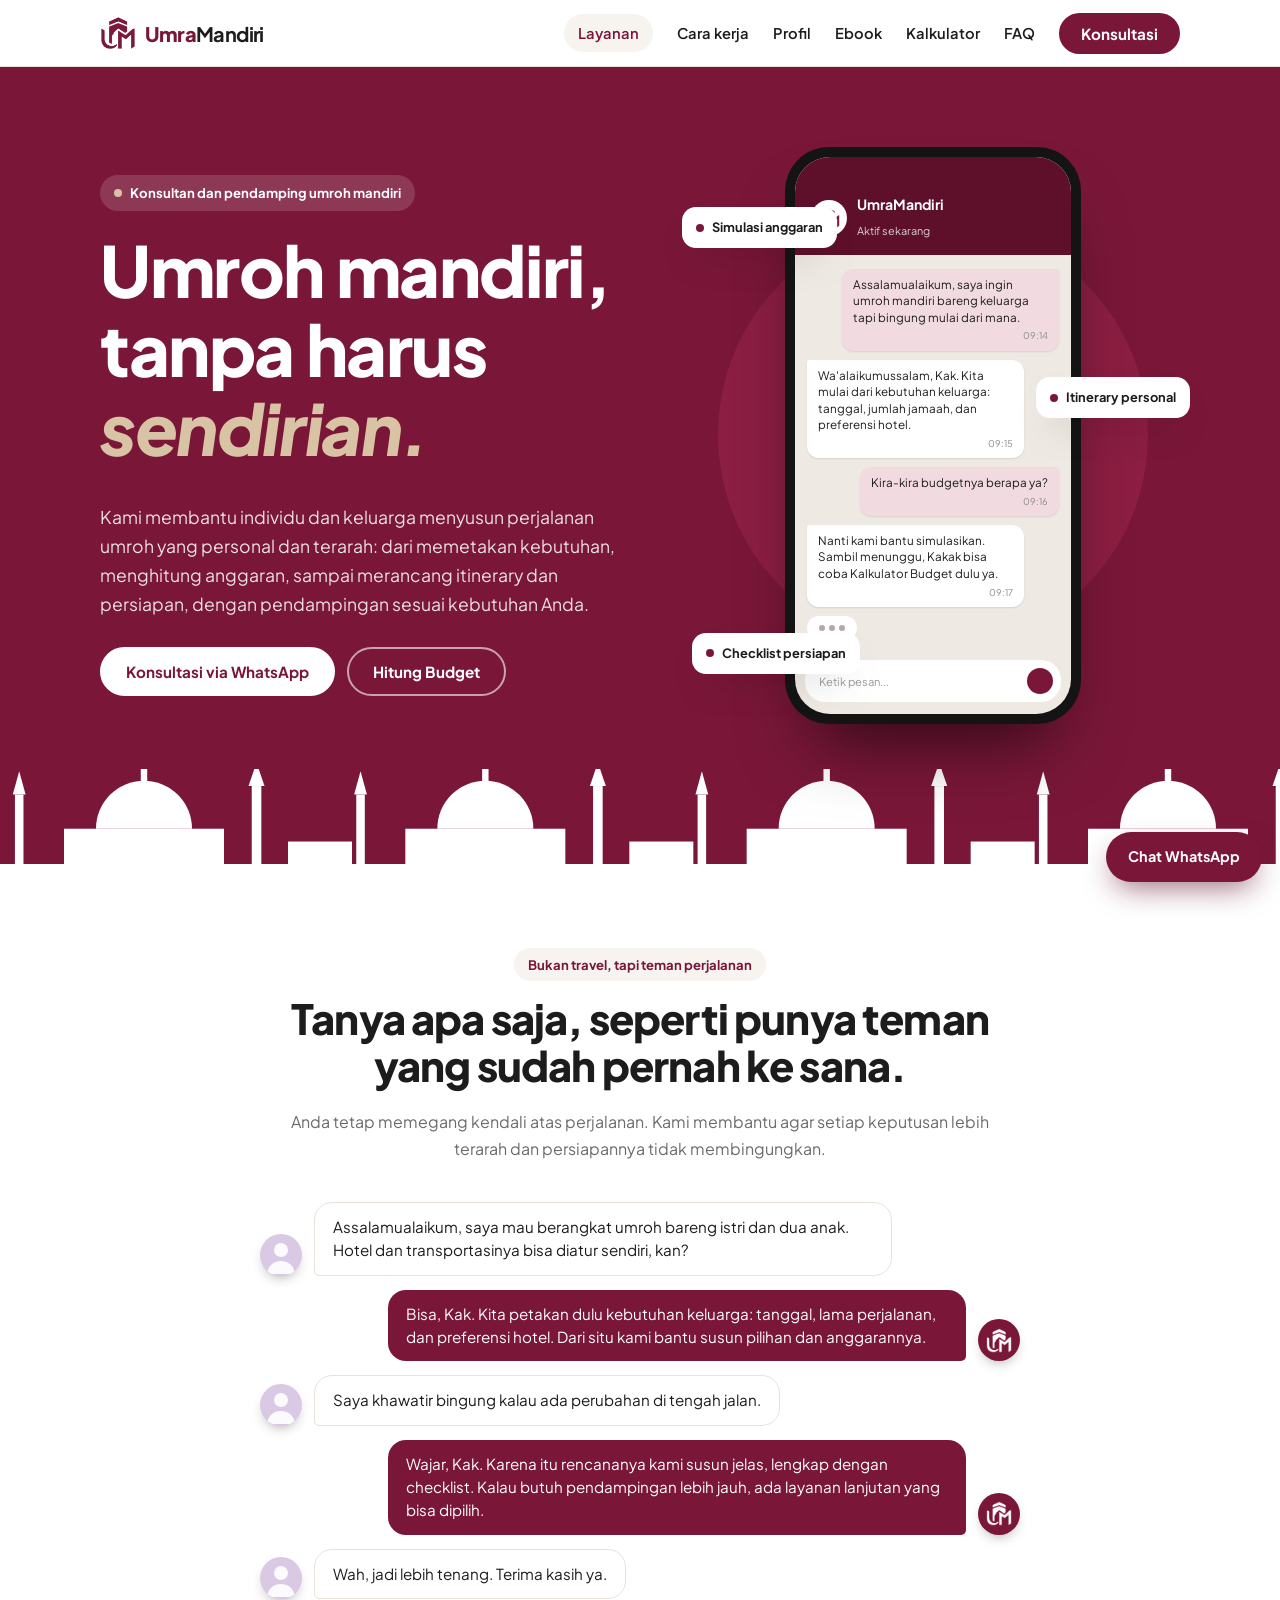
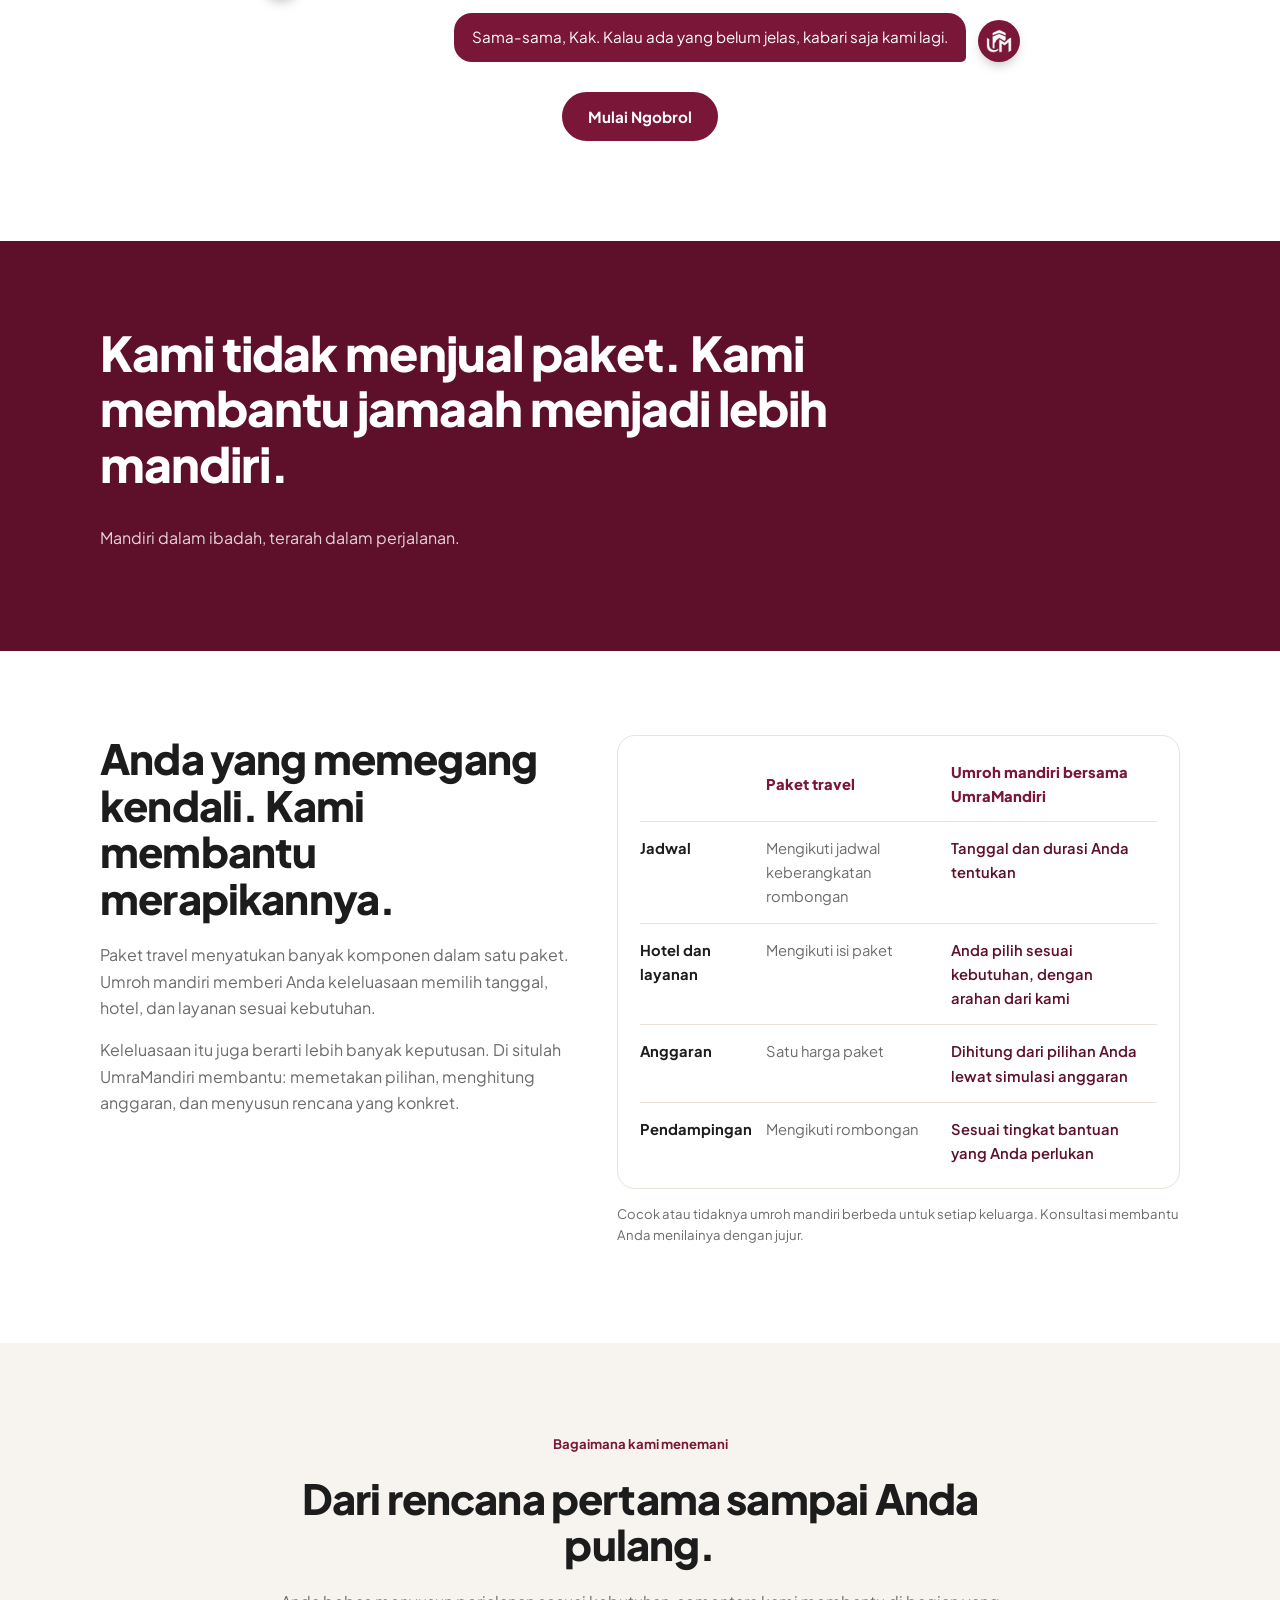
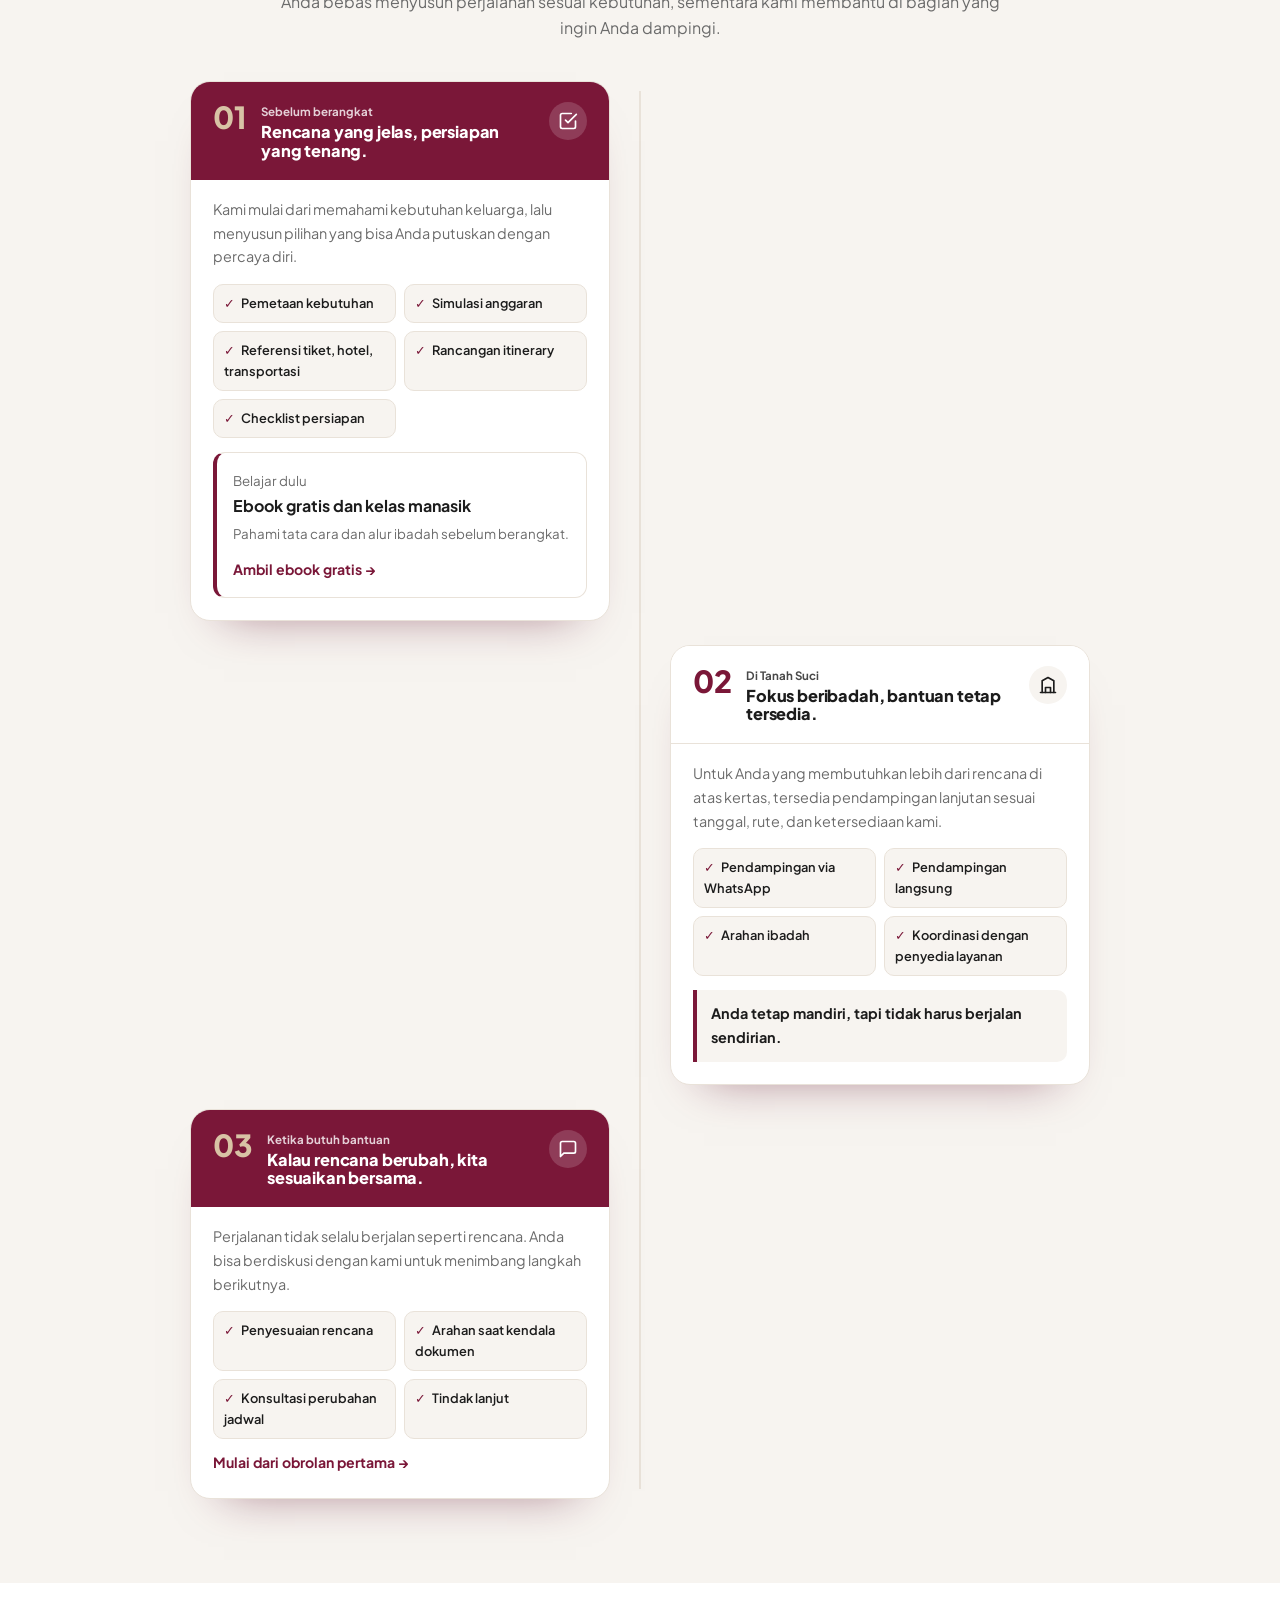
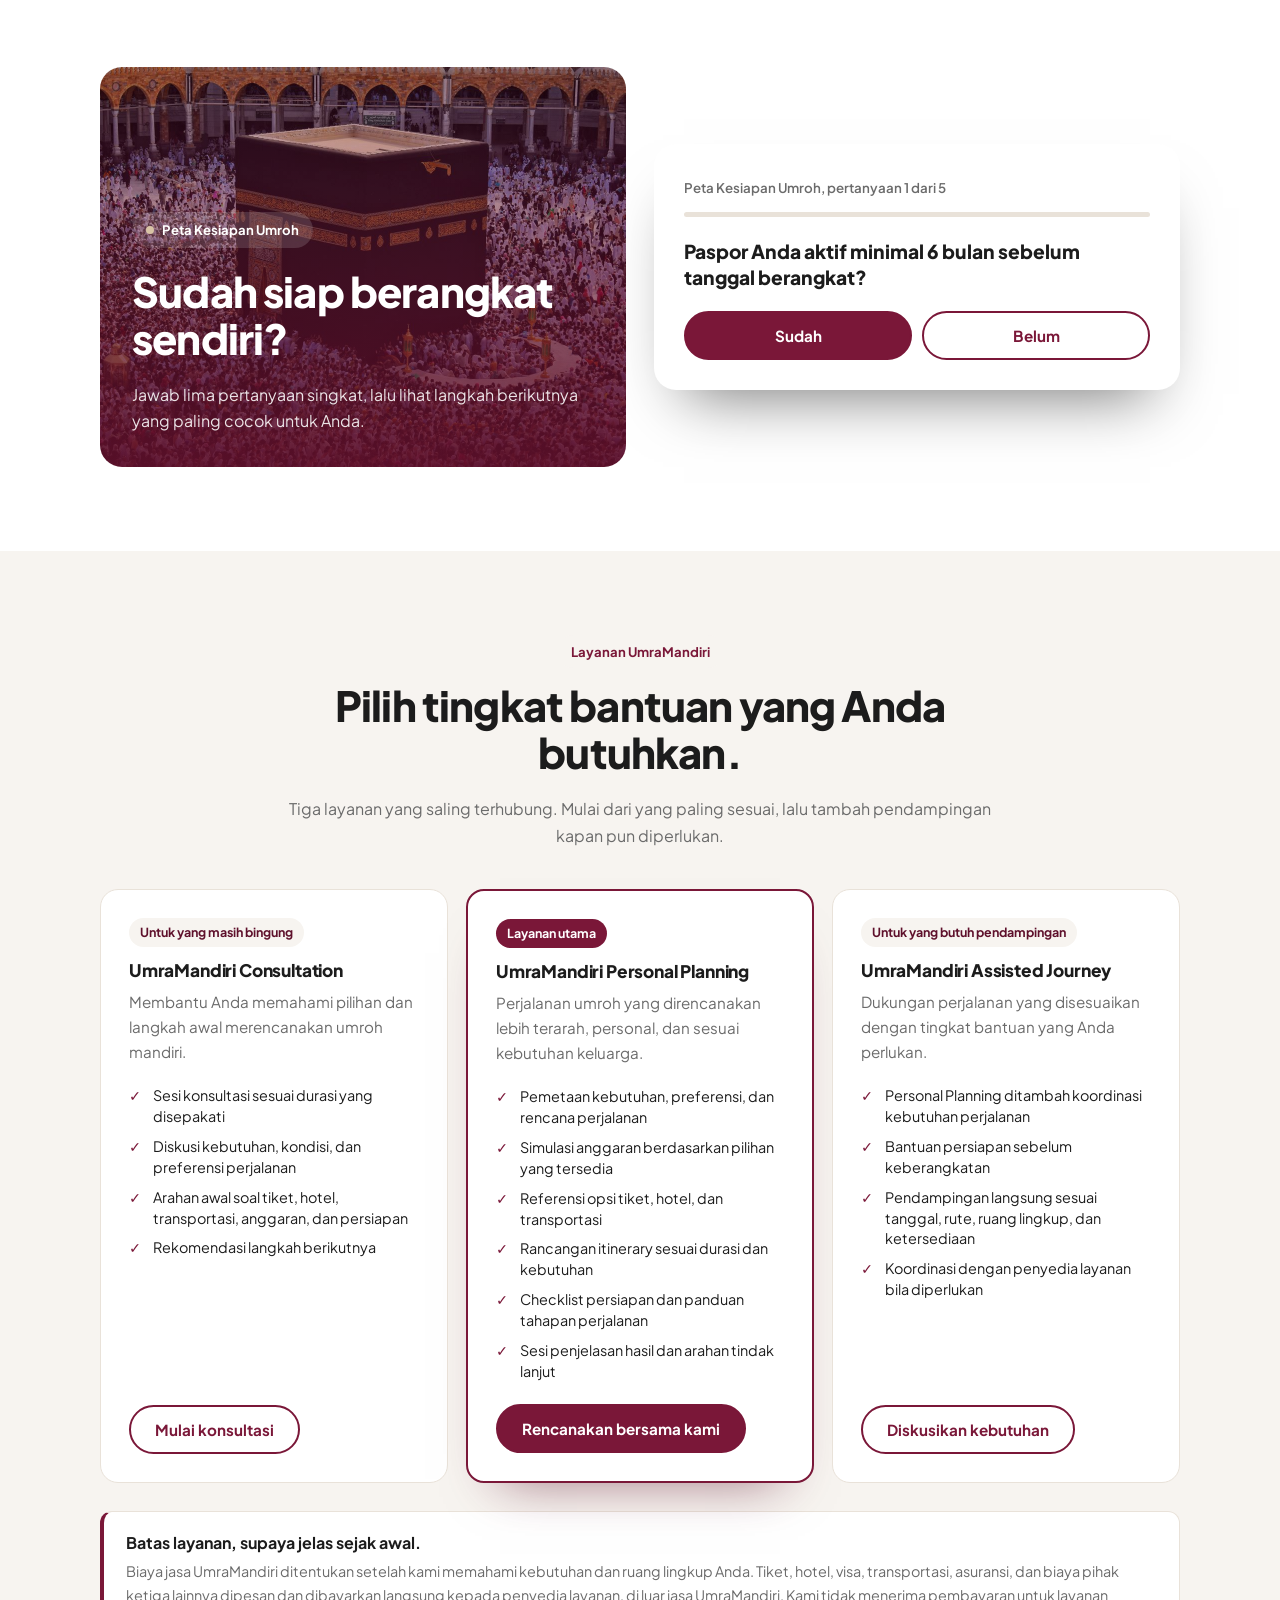
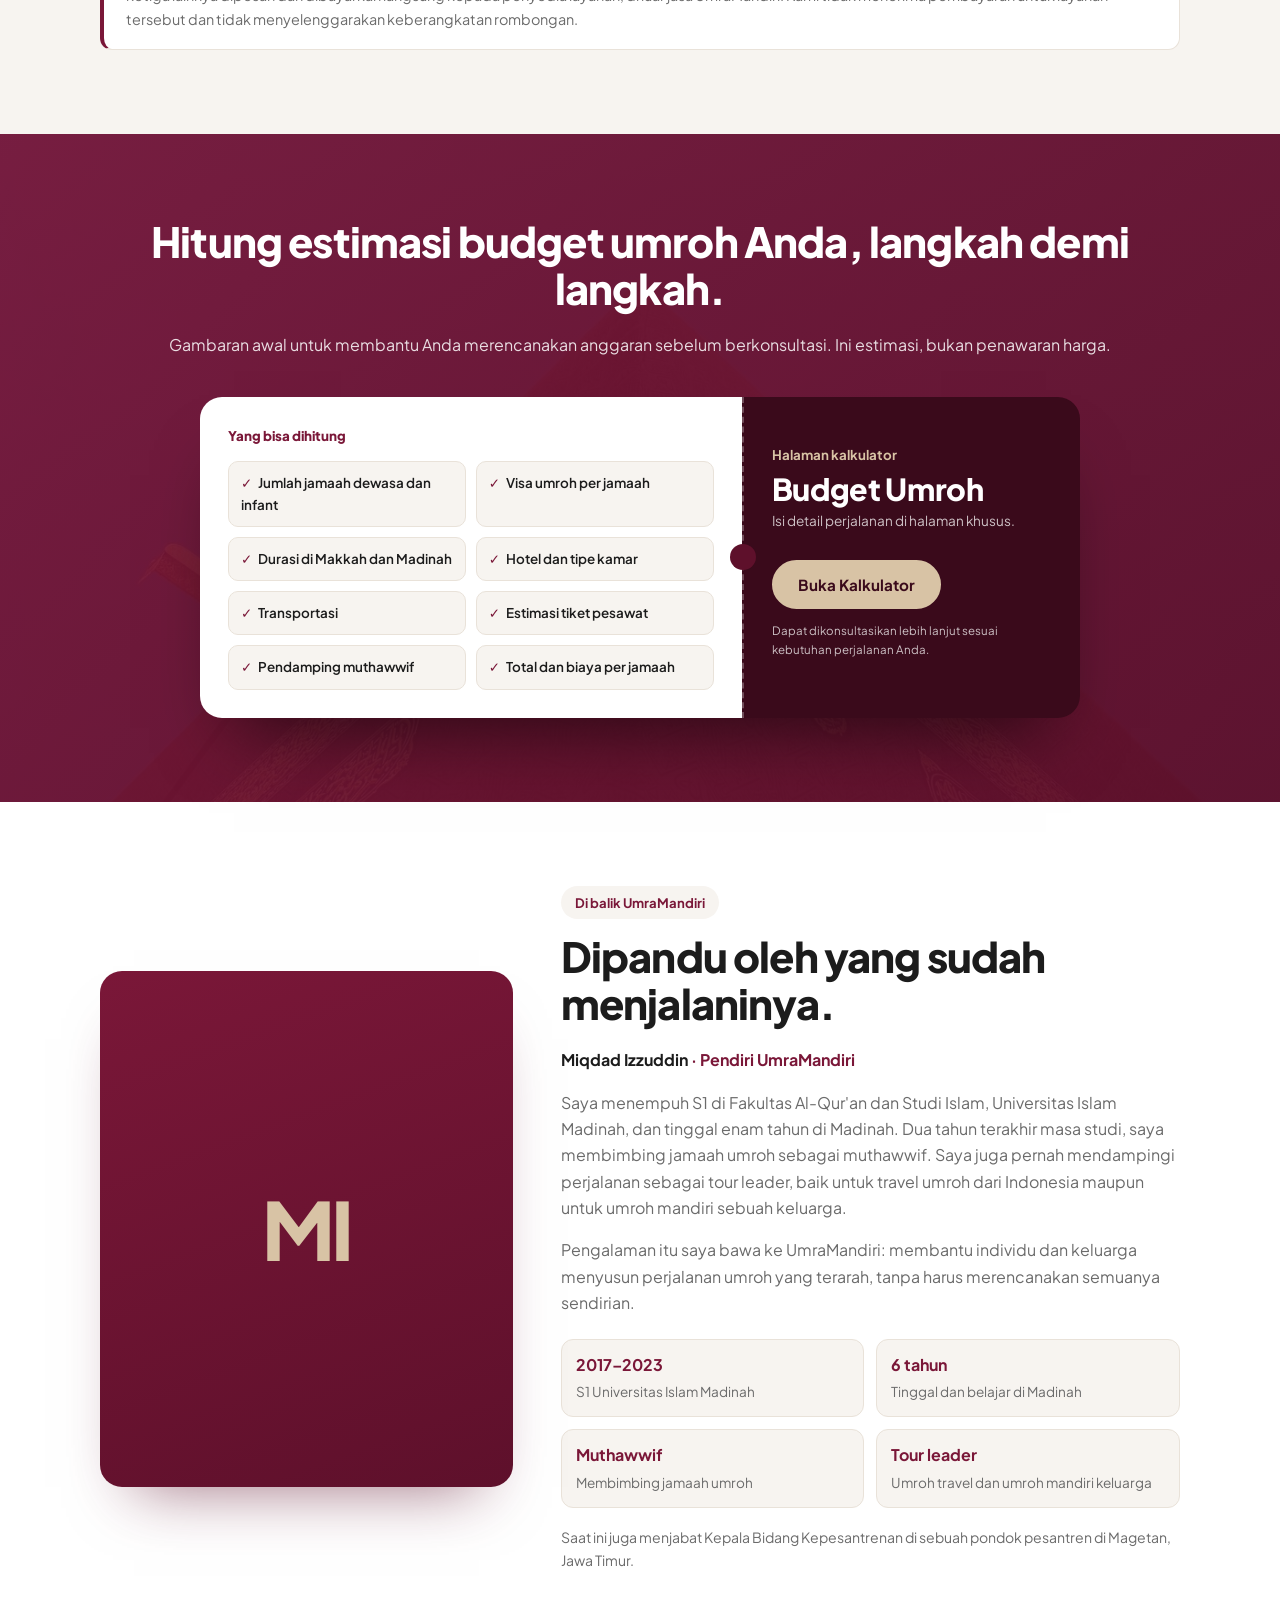
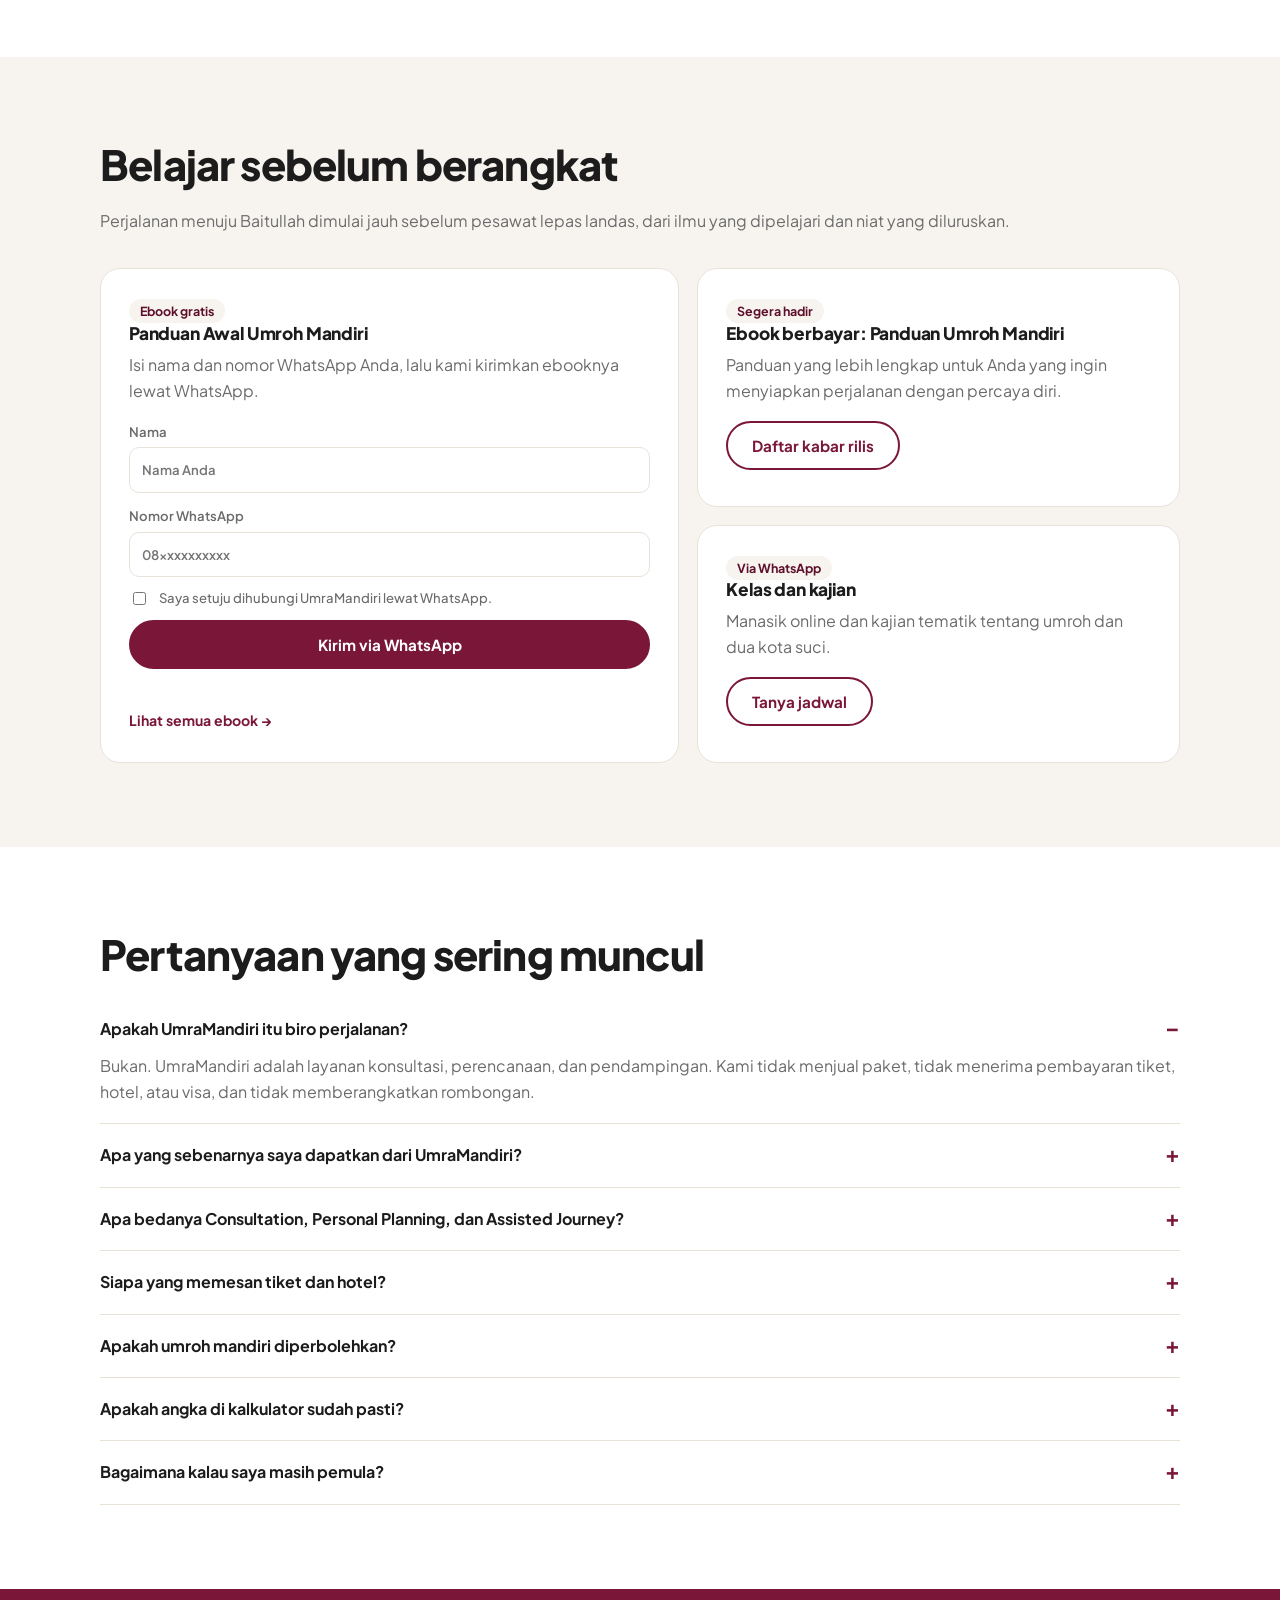
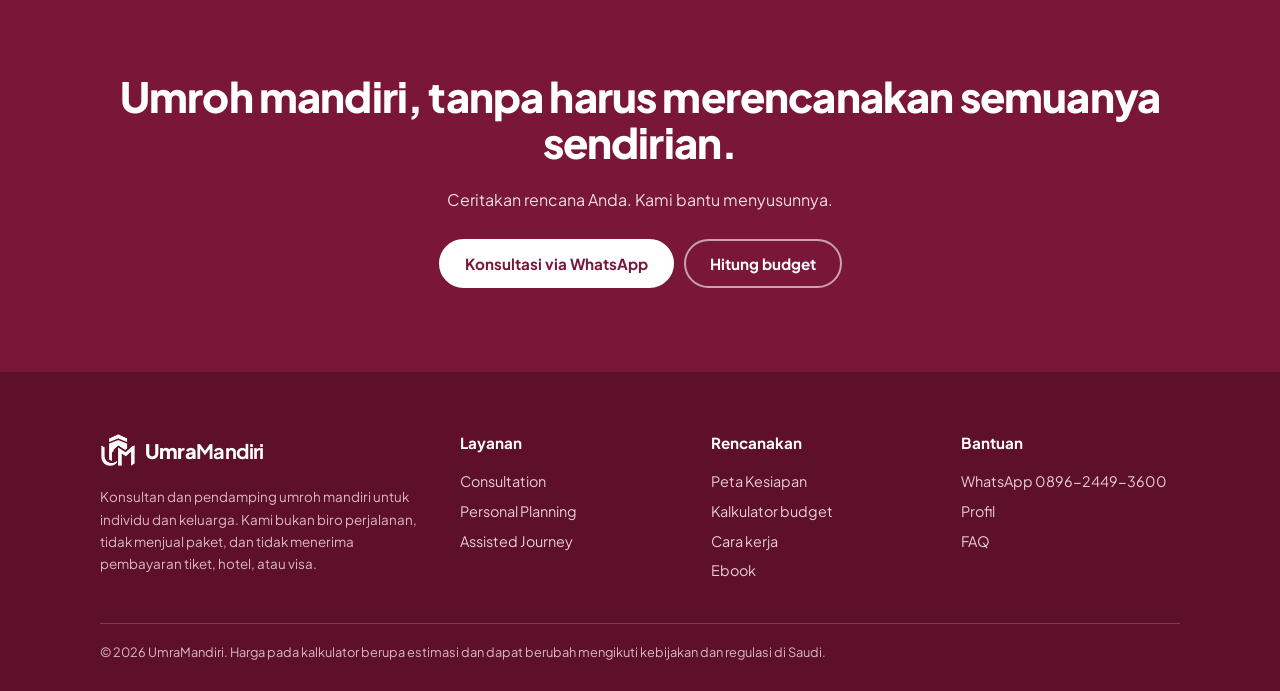
==== commit 0f0e0ec9: "Add files via upload" ====
--- a/index.html
+++ b/index.html
@@ -3,11 +3,11 @@
 <head>
 <meta charset="utf-8">
 <meta name="viewport" content="width=device-width, initial-scale=1, viewport-fit=cover">
-<title>UmraMandiri | Umroh mandiri bukan berarti sendirian</title>
-<meta name="description" content="UmraMandiri hadir sebagai teman bagi Anda yang memilih umroh mandiri: rencanakan, pesan hotel, tiket, visa, dan layanan lain, lalu didampingi sampai pulang.">
+<title>UmraMandiri | Umroh sesuka Anda, tanpa merencanakan semuanya sendirian</title>
+<meta name="description" content="UmraMandiri membantu individu dan keluarga menyusun perjalanan umroh mandiri yang personal dan terarah: konsultasi, simulasi anggaran, itinerary, dan pendampingan sesuai kebutuhan.">
 <meta name="theme-color" content="#7A1738">
-<meta property="og:title" content="UmraMandiri | Umroh mandiri bukan berarti sendirian">
-<meta property="og:description" content="Peta Kesiapan, kalkulator biaya, marketplace layanan, dan pendampingan umroh mandiri.">
+<meta property="og:title" content="UmraMandiri | Umroh sesuka Anda">
+<meta property="og:description" content="Konsultasi, perencanaan, dan pendampingan umroh mandiri untuk individu dan keluarga.">
 <meta property="og:type" content="website">
 <link rel="icon" href="assets/favicon.png" type="image/png">
 <link rel="apple-touch-icon" href="assets/apple-touch-icon.png">
@@ -19,32 +19,80 @@
 <body>
 <header><div class="wrap">
 <a class="logo" href="./"><img class="lg" src="assets/logo-mark-burgundy.png" alt=""><span>Umra<b>Mandiri</b></span></a>
-<nav><a href="#layanan">Layanan</a><a class="navm" href="marketplace.html">Marketplace</a><a href="ebook.html">Ebook</a><a href="kalkulator.html">Kalkulator</a><a href="#fase">Cara kerja</a><a href="#faq">FAQ</a>
+<nav><a class="navm" href="#layanan">Layanan</a><a href="#fase">Cara kerja</a><a href="#profil">Profil</a><a href="ebook.html">Ebook</a><a href="kalkulator.html">Kalkulator</a><a href="#faq">FAQ</a>
 <a class="btn" href="https://wa.me/6289624493600?text=Assalamualaikum%2C%20saya%20ingin%20konsultasi%20umroh%20mandiri">Konsultasi</a></nav>
 </div></header>
 
 <section class="hero2"><div class="wrap h2g"><div>
-<span class="pill">Teman perjalanan umroh mandiri</span>
-<h1>Umroh mandiri bukan berarti <em>sendirian.</em></h1>
-<p>Mau urus visa, hotel, transportasi, atau butuh pendamping ibadah? Mulai saja dari satu pesan. Kami bantu menyusun, memesan, dan menemani sampai Anda tiba di Baitullah.</p>
-<div class="hbtn"><a class="btn" href="https://wa.me/6289624493600?text=Assalamualaikum%2C%20saya%20ingin%20konsultasi%20umroh%20mandiri">Ngobrol Bareng Kami</a><a class="btn ghost" href="kalkulator.html">Hitung Budget</a></div></div>
-<div class="stage"><span class="fl a">Visa umroh</span><span class="fl b">Hotel Makkah dan Madinah</span><span class="fl c">Muthawwif</span>
+<span class="pill">Konsultan dan pendamping umroh mandiri</span>
+<h1>Umroh mandiri, tanpa harus <em>sendirian.</em></h1>
+<p>Kami membantu individu dan keluarga menyusun perjalanan umroh yang personal dan terarah: dari memetakan kebutuhan, menghitung anggaran, sampai merancang itinerary dan persiapan, dengan pendampingan sesuai kebutuhan Anda.</p>
+<div class="hbtn"><a class="btn" href="https://wa.me/6289624493600?text=Assalamualaikum%2C%20saya%20ingin%20konsultasi%20umroh%20mandiri">Konsultasi via WhatsApp</a><a class="btn ghost" href="kalkulator.html">Hitung Budget</a></div></div>
+<div class="stage"><span class="fl a">Simulasi anggaran</span><span class="fl b">Itinerary personal</span><span class="fl c">Checklist persiapan</span>
 <div class="phone"><div class="screen"><div class="ptop"><span class="av"><img src="assets/logo-mark-burgundy.png" alt=""></span><div><b>UmraMandiri</b><small>Aktif sekarang</small></div></div>
-<div class="msgs"><div class="m me" style="animation-delay:0.4s">Assalamualaikum, saya ingin umroh mandiri tapi belum tahu harus mulai dari mana.<time>09:14</time></div><div class="m us" style="animation-delay:1.8s">Wa'alaikumussalam, Kak. Tenang, kita susun pelan-pelan: tanggal, hotel, tiket, lalu visa.<time>09:15</time></div><div class="m me" style="animation-delay:3.4s">Kira-kira budgetnya berapa ya?<time>09:16</time></div><div class="m us" style="animation-delay:4.8s">Tergantung tanggal, durasi, dan hotel yang dipilih. Coba hitung dulu di Kalkulator Budget ya, Kak.<time>09:17</time></div><div class="typing"><i></i><i></i><i></i></div></div><div class="pin">Ketik pesan...<span></span></div></div></div></div>
+<div class="msgs"><div class="m me" style="animation-delay:0.4s">Assalamualaikum, saya ingin umroh mandiri bareng keluarga tapi bingung mulai dari mana.<time>09:14</time></div><div class="m us" style="animation-delay:1.8s">Wa'alaikumussalam, Kak. Kita mulai dari kebutuhan keluarga: tanggal, jumlah jamaah, dan preferensi hotel.<time>09:15</time></div><div class="m me" style="animation-delay:3.4s">Kira-kira budgetnya berapa ya?<time>09:16</time></div><div class="m us" style="animation-delay:4.8s">Nanti kami bantu simulasikan. Sambil menunggu, Kakak bisa coba Kalkulator Budget dulu ya.<time>09:17</time></div><div class="typing"><i></i><i></i><i></i></div></div><div class="pin">Ketik pesan...<span></span></div></div></div></div>
 </div><svg class="sky" viewBox="0 0 1200 96" preserveAspectRatio="xMidYMax slice" fill="#fff" aria-hidden="true"><defs><g id="mq"><rect x="14" y="30" width="8" height="66"/><path d="M12 30L18 8L24 30Z"/><rect x="60" y="62" width="150" height="34"/><path d="M90 62a45 45 0 0 1 90 0Z"/><rect x="132" y="6" width="6" height="26"/><rect x="236" y="22" width="9" height="74"/><path d="M233 22L240.5 0L248 22Z"/><rect x="270" y="74" width="60" height="22"/></g></defs><use href="#mq"/><use href="#mq" x="320"/><use href="#mq" x="640"/><use href="#mq" x="960"/></svg></section>
 
-<section id="obrolan"><div class="wrap"><div class="sech"><span class="eyebrow">Bukan travel, tapi teman perjalanan</span><h2>Tanya apa saja, seperti punya teman yang sudah pernah ke sana.</h2><p>Begini biasanya alurnya: pelan-pelan, jelas, dan Anda tetap memegang kendali penuh atas perjalanan.</p></div>
-<div class="chat"><div class="cr c rv"><span class="avs" style="background:#d9c9e4"><svg width="42" height="42" viewBox="0 0 42 42"><circle cx="21" cy="16" r="7" fill="#fff" opacity=".9"/><path d="M7 40c1-9 7-13 14-13s13 4 14 13z" fill="#fff" opacity=".9"/></svg></span><div class="bub">Assalamualaikum, saya mau berangkat umroh bareng istri dan dua anak. Visa dan hotelnya bisa diurus sendiri, kan?</div></div><div class="cr u rv"><span class="avs" style="background:#7A1738"><img src="assets/logo-mark-white.png" alt=""></span><div class="bub">Bisa, Kak. Kita cek dulu dokumennya, lalu susun hotel dan transportasi sesuai tanggal yang Kakak mau.</div></div><div class="cr c rv"><span class="avs" style="background:#d9c9e4"><svg width="42" height="42" viewBox="0 0 42 42"><circle cx="21" cy="16" r="7" fill="#fff" opacity=".9"/><path d="M7 40c1-9 7-13 14-13s13 4 14 13z" fill="#fff" opacity=".9"/></svg></span><div class="bub">Saya khawatir bingung kalau ada perubahan di tengah jalan.</div></div><div class="cr u rv"><span class="avs" style="background:#7A1738"><img src="assets/logo-mark-white.png" alt=""></span><div class="bub">Tenang, kami tetap bisa dihubungi selama di Tanah Suci. Kalau ada yang berubah, kita cari jalan keluarnya bersama.</div></div><div class="cr c rv"><span class="avs" style="background:#d9c9e4"><svg width="42" height="42" viewBox="0 0 42 42"><circle cx="21" cy="16" r="7" fill="#fff" opacity=".9"/><path d="M7 40c1-9 7-13 14-13s13 4 14 13z" fill="#fff" opacity=".9"/></svg></span><div class="bub">Wah, jadi lebih tenang. Terima kasih ya.</div></div><div class="cr u rv"><span class="avs" style="background:#7A1738"><img src="assets/logo-mark-white.png" alt=""></span><div class="bub">Sama-sama, Kak. Kalau ada yang belum jelas, kabari saja kami lagi.</div></div></div><p style="text-align:center;margin-top:30px"><a class="btn" href="https://wa.me/6289624493600?text=Assalamualaikum%2C%20saya%20ingin%20konsultasi%20umroh%20mandiri">Mulai Ngobrol</a></p></div></section>
+<section id="obrolan"><div class="wrap"><div class="sech"><span class="eyebrow">Bukan travel, tapi teman perjalanan</span><h2>Tanya apa saja, seperti punya teman yang sudah pernah ke sana.</h2><p>Anda tetap memegang kendali atas perjalanan. Kami membantu agar setiap keputusan lebih terarah dan persiapannya tidak membingungkan.</p></div>
+<div class="chat"><div class="cr c rv"><span class="avs" style="background:#d9c9e4"><svg width="42" height="42" viewBox="0 0 42 42"><circle cx="21" cy="16" r="7" fill="#fff" opacity=".9"/><path d="M7 40c1-9 7-13 14-13s13 4 14 13z" fill="#fff" opacity=".9"/></svg></span><div class="bub">Assalamualaikum, saya mau berangkat umroh bareng istri dan dua anak. Hotel dan transportasinya bisa diatur sendiri, kan?</div></div><div class="cr u rv"><span class="avs" style="background:#7A1738"><img src="assets/logo-mark-white.png" alt=""></span><div class="bub">Bisa, Kak. Kita petakan dulu kebutuhan keluarga: tanggal, lama perjalanan, dan preferensi hotel. Dari situ kami bantu susun pilihan dan anggarannya.</div></div><div class="cr c rv"><span class="avs" style="background:#d9c9e4"><svg width="42" height="42" viewBox="0 0 42 42"><circle cx="21" cy="16" r="7" fill="#fff" opacity=".9"/><path d="M7 40c1-9 7-13 14-13s13 4 14 13z" fill="#fff" opacity=".9"/></svg></span><div class="bub">Saya khawatir bingung kalau ada perubahan di tengah jalan.</div></div><div class="cr u rv"><span class="avs" style="background:#7A1738"><img src="assets/logo-mark-white.png" alt=""></span><div class="bub">Wajar, Kak. Karena itu rencananya kami susun jelas, lengkap dengan checklist. Kalau butuh pendampingan lebih jauh, ada layanan lanjutan yang bisa dipilih.</div></div><div class="cr c rv"><span class="avs" style="background:#d9c9e4"><svg width="42" height="42" viewBox="0 0 42 42"><circle cx="21" cy="16" r="7" fill="#fff" opacity=".9"/><path d="M7 40c1-9 7-13 14-13s13 4 14 13z" fill="#fff" opacity=".9"/></svg></span><div class="bub">Wah, jadi lebih tenang. Terima kasih ya.</div></div><div class="cr u rv"><span class="avs" style="background:#7A1738"><img src="assets/logo-mark-white.png" alt=""></span><div class="bub">Sama-sama, Kak. Kalau ada yang belum jelas, kabari saja kami lagi.</div></div></div><p style="text-align:center;margin-top:30px"><a class="btn" href="https://wa.me/6289624493600?text=Assalamualaikum%2C%20saya%20ingin%20konsultasi%20umroh%20mandiri">Mulai Ngobrol</a></p></div></section>
 
-<section class="off" id="fase"><div class="wrap"><div class="sech"><span class="eyebrow">Bagaimana kami menemani</span><h2>Bagaimana UmraMandiri menemani Anda.</h2><p>Anda bebas menyusun perjalanan sesuai kebutuhan dan budget, sementara kami membantu di bagian yang ingin Anda dampingi.</p></div>
-<div class="tl3"><div class="phs rv"><div class="phh "><span class="phn">01</span><div><small>Sebelum berangkat</small><h3>Siapkan perjalanan dengan tenang.</h3></div><span class="ic"><svg width="20" height="20" viewBox="0 0 24 24" fill="none" stroke="currentColor" stroke-width="2" stroke-linecap="round" stroke-linejoin="round"><path d="M9 11l3 3L22 4"/><path d="M21 12v7a2 2 0 0 1-2 2H5a2 2 0 0 1-2-2V5a2 2 0 0 1 2-2h11"/></svg></span></div><div class="phb"><p>Mulai dari memahami kebutuhan, menghitung budget, sampai menyiapkan dokumen dan bekal ilmu.</p><div class="ck"><span>Konsultasi umroh mandiri</span><span>Kalkulator budget</span><span>Tiket pesawat</span><span>Hotel Makkah dan Madinah</span><span>Visa umroh</span></div><div class="mini"><small>Belajar dulu</small><b>Ebook gratis dan kelas manasik</b><small>Pahami tata cara dan alur ibadah sebelum berangkat.</small><br><a class="more" href="ebook.html#gratis">Ambil ebook gratis &rarr;</a></div></div></div><div class="phs rv"><div class="phh lt"><span class="phn">02</span><div><small>Di Tanah Suci</small><h3>Fokus beribadah, kami bantu kebutuhan perjalanan.</h3></div><span class="ic"><svg width="20" height="20" viewBox="0 0 24 24" fill="none" stroke="currentColor" stroke-width="2" stroke-linecap="round" stroke-linejoin="round"><path d="M3 21h18"/><path d="M5 21V7l7-4 7 4v14"/><path d="M9 21v-6h6v6"/></svg></span></div><div class="phb"><p>Saat berada di Makkah dan Madinah, Anda tetap bisa mendapat bantuan selama perjalanan.</p><div class="ck"><span>Transportasi</span><span>Handling bandara</span><span>Muthawwif</span><span>Pendampingan via WhatsApp</span></div><div class="prin">Anda tetap mandiri, tapi tidak harus berjalan sendirian.</div></div></div><div class="phs rv"><div class="phh "><span class="phn">03</span><div><small>Ketika butuh bantuan</small><h3>Kalau ada perubahan, kita cari jalan keluarnya.</h3></div><span class="ic"><svg width="20" height="20" viewBox="0 0 24 24" fill="none" stroke="currentColor" stroke-width="2" stroke-linecap="round" stroke-linejoin="round"><path d="M21 15a2 2 0 0 1-2 2H7l-4 4V5a2 2 0 0 1 2-2h14a2 2 0 0 1 2 2z"/></svg></span></div><div class="phb"><p>Perjalanan tidak selalu berjalan seperti rencana. Tim kami bisa dihubungi saat ada perubahan atau kendala.</p><div class="ck"><span>Perubahan tiket</span><span>Perpanjangan hotel</span><span>Kendala dokumen</span><span>Konsultasi perjalanan</span></div><a class="more" href="https://wa.me/6289624493600?text=Assalamualaikum%2C%20saya%20ingin%20konsultasi%20umroh%20mandiri">Mulai dari obrolan pertama &rarr;</a></div></div></div></div></section>
+<section class="dark" id="konsep"><div class="wrap"><p class="promise">Kami tidak menjual paket. Kami membantu jamaah menjadi lebih mandiri.</p>
+<p>Mandiri dalam ibadah, terarah dalam perjalanan.</p></div></section>
 
-<section class="off" id="peta"><div class="wrap qz">
+<section><div class="wrap about">
+<div>
+<h2>Anda yang memegang kendali. Kami membantu merapikannya.</h2>
+<p>Paket travel menyatukan banyak komponen dalam satu paket. Umroh mandiri memberi Anda keleluasaan memilih tanggal, hotel, dan layanan sesuai kebutuhan.</p>
+<p>Keleluasaan itu juga berarti lebih banyak keputusan. Di situlah UmraMandiri membantu: memetakan pilihan, menghitung anggaran, dan menyusun rencana yang konkret.</p>
+</div>
+<div><div class="cmpwrap"><table class="cmp">
+<tr><th></th><th>Paket travel</th><th>Umroh mandiri bersama UmraMandiri</th></tr>
+<tr><td>Jadwal</td><td>Mengikuti jadwal keberangkatan rombongan</td><td>Tanggal dan durasi Anda tentukan</td></tr>
+<tr><td>Hotel dan layanan</td><td>Mengikuti isi paket</td><td>Anda pilih sesuai kebutuhan, dengan arahan dari kami</td></tr>
+<tr><td>Anggaran</td><td>Satu harga paket</td><td>Dihitung dari pilihan Anda lewat simulasi anggaran</td></tr>
+<tr><td>Pendampingan</td><td>Mengikuti rombongan</td><td>Sesuai tingkat bantuan yang Anda perlukan</td></tr>
+</table></div>
+<p class="swipe">Geser tabel ke samping &rarr;</p>
+<p style="font-size:.82rem;margin-top:14px">Cocok atau tidaknya umroh mandiri berbeda untuk setiap keluarga. Konsultasi membantu Anda menilainya dengan jujur.</p></div>
+</div></section>
+
+<section class="off" id="fase"><div class="wrap"><div class="sech"><span class="eyebrow">Bagaimana kami menemani</span><h2>Dari rencana pertama sampai Anda pulang.</h2><p>Anda bebas menyusun perjalanan sesuai kebutuhan, sementara kami membantu di bagian yang ingin Anda dampingi.</p></div>
+<div class="tl3"><div class="phs rv"><div class="phh "><span class="phn">01</span><div><small>Sebelum berangkat</small><h3>Rencana yang jelas, persiapan yang tenang.</h3></div><span class="ic"><svg width="20" height="20" viewBox="0 0 24 24" fill="none" stroke="currentColor" stroke-width="2" stroke-linecap="round" stroke-linejoin="round"><path d="M9 11l3 3L22 4"/><path d="M21 12v7a2 2 0 0 1-2 2H5a2 2 0 0 1-2-2V5a2 2 0 0 1 2-2h11"/></svg></span></div><div class="phb"><p>Kami mulai dari memahami kebutuhan keluarga, lalu menyusun pilihan yang bisa Anda putuskan dengan percaya diri.</p><div class="ck"><span>Pemetaan kebutuhan</span><span>Simulasi anggaran</span><span>Referensi tiket, hotel, transportasi</span><span>Rancangan itinerary</span><span>Checklist persiapan</span></div><div class="mini"><small>Belajar dulu</small><b>Ebook gratis dan kelas manasik</b><small>Pahami tata cara dan alur ibadah sebelum berangkat.</small><br><a class="more" href="ebook.html#gratis">Ambil ebook gratis &rarr;</a></div></div></div><div class="phs rv"><div class="phh lt"><span class="phn">02</span><div><small>Di Tanah Suci</small><h3>Fokus beribadah, bantuan tetap tersedia.</h3></div><span class="ic"><svg width="20" height="20" viewBox="0 0 24 24" fill="none" stroke="currentColor" stroke-width="2" stroke-linecap="round" stroke-linejoin="round"><path d="M3 21h18"/><path d="M5 21V7l7-4 7 4v14"/><path d="M9 21v-6h6v6"/></svg></span></div><div class="phb"><p>Untuk Anda yang membutuhkan lebih dari rencana di atas kertas, tersedia pendampingan lanjutan sesuai tanggal, rute, dan ketersediaan kami.</p><div class="ck"><span>Pendampingan via WhatsApp</span><span>Pendampingan langsung</span><span>Arahan ibadah</span><span>Koordinasi dengan penyedia layanan</span></div><div class="prin">Anda tetap mandiri, tapi tidak harus berjalan sendirian.</div></div></div><div class="phs rv"><div class="phh "><span class="phn">03</span><div><small>Ketika butuh bantuan</small><h3>Kalau rencana berubah, kita sesuaikan bersama.</h3></div><span class="ic"><svg width="20" height="20" viewBox="0 0 24 24" fill="none" stroke="currentColor" stroke-width="2" stroke-linecap="round" stroke-linejoin="round"><path d="M21 15a2 2 0 0 1-2 2H7l-4 4V5a2 2 0 0 1 2-2h14a2 2 0 0 1 2 2z"/></svg></span></div><div class="phb"><p>Perjalanan tidak selalu berjalan seperti rencana. Anda bisa berdiskusi dengan kami untuk menimbang langkah berikutnya.</p><div class="ck"><span>Penyesuaian rencana</span><span>Arahan saat kendala dokumen</span><span>Konsultasi perubahan jadwal</span><span>Tindak lanjut</span></div><a class="more" href="https://wa.me/6289624493600?text=Assalamualaikum%2C%20saya%20ingin%20konsultasi%20umroh%20mandiri">Mulai dari obrolan pertama &rarr;</a></div></div></div></div></section>
+
+<section id="peta"><div class="wrap qz">
 <div class="qimg"><div><span class="pill">Peta Kesiapan Umroh</span><h2>Sudah siap berangkat sendiri?</h2><p>Jawab lima pertanyaan singkat, lalu lihat langkah berikutnya yang paling cocok untuk Anda.</p></div></div>
 <div class="quiz" id="quiz" aria-live="polite"></div></div></section>
 
-<section class="dark" id="konsep"><div class="wrap"><p class="promise">Kami tidak menjual paket. Kami membantu jamaah menjadi lebih mandiri.</p>
-<p>Belajar, merencanakan, dan didampingi, dengan Anda yang memegang kendali di setiap langkah.</p></div></section>
+<section class="off" id="layanan"><div class="wrap"><div class="sech"><span class="eyebrow">Layanan UmraMandiri</span><h2>Pilih tingkat bantuan yang Anda butuhkan.</h2><p>Tiga layanan yang saling terhubung. Mulai dari yang paling sesuai, lalu tambah pendampingan kapan pun diperlukan.</p></div>
+<div class="svc3">
+<div class="svc item"><span class="price">Untuk yang masih bingung</span><h3>UmraMandiri Consultation</h3><p class="sp">Membantu Anda memahami pilihan dan langkah awal merencanakan umroh mandiri.</p>
+<ul class="ck1"><li>Sesi konsultasi sesuai durasi yang disepakati</li><li>Diskusi kebutuhan, kondisi, dan preferensi perjalanan</li><li>Arahan awal soal tiket, hotel, transportasi, anggaran, dan persiapan</li><li>Rekomendasi langkah berikutnya</li></ul>
+<a class="btn ghost" href="https://wa.me/6289624493600?text=Assalamualaikum%2C%20saya%20ingin%20mulai%20dengan%20UmraMandiri%20Consultation">Mulai konsultasi</a></div>
+<div class="svc item main"><span class="price pm">Layanan utama</span><h3>UmraMandiri Personal Planning</h3><p class="sp">Perjalanan umroh yang direncanakan lebih terarah, personal, dan sesuai kebutuhan keluarga.</p>
+<ul class="ck1"><li>Pemetaan kebutuhan, preferensi, dan rencana perjalanan</li><li>Simulasi anggaran berdasarkan pilihan yang tersedia</li><li>Referensi opsi tiket, hotel, dan transportasi</li><li>Rancangan itinerary sesuai durasi dan kebutuhan</li><li>Checklist persiapan dan panduan tahapan perjalanan</li><li>Sesi penjelasan hasil dan arahan tindak lanjut</li></ul>
+<a class="btn" href="https://wa.me/6289624493600?text=Assalamualaikum%2C%20saya%20tertarik%20dengan%20UmraMandiri%20Personal%20Planning">Rencanakan bersama kami</a></div>
+<div class="svc item"><span class="price">Untuk yang butuh pendampingan</span><h3>UmraMandiri Assisted Journey</h3><p class="sp">Dukungan perjalanan yang disesuaikan dengan tingkat bantuan yang Anda perlukan.</p>
+<ul class="ck1"><li>Personal Planning ditambah koordinasi kebutuhan perjalanan</li><li>Bantuan persiapan sebelum keberangkatan</li><li>Pendampingan langsung sesuai tanggal, rute, ruang lingkup, dan ketersediaan</li><li>Koordinasi dengan penyedia layanan bila diperlukan</li></ul>
+<a class="btn ghost" href="https://wa.me/6289624493600?text=Assalamualaikum%2C%20saya%20ingin%20berdiskusi%20tentang%20UmraMandiri%20Assisted%20Journey">Diskusikan kebutuhan</a></div>
+</div>
+<div class="scope"><b>Batas layanan, supaya jelas sejak awal.</b><p>Biaya jasa UmraMandiri ditentukan setelah kami memahami kebutuhan dan ruang lingkup Anda. Tiket, hotel, visa, transportasi, asuransi, dan biaya pihak ketiga lainnya dipesan dan dibayarkan langsung kepada penyedia layanan, di luar jasa UmraMandiri. Kami tidak menerima pembayaran untuk layanan tersebut dan tidak menyelenggarakan keberangkatan rombongan.</p></div>
+</div></section>
+
+<section class="bp" id="kalkulator"><div class="wrap"><h2>Hitung estimasi budget umroh Anda, langkah demi langkah.</h2><p>Gambaran awal untuk membantu Anda merencanakan anggaran sebelum berkonsultasi. Ini estimasi, bukan penawaran harga.</p>
+<div class="tick rv"><div class="tw"><small>Yang bisa dihitung</small><div class="ck2"><span>Jumlah jamaah dewasa dan infant</span><span>Visa umroh per jamaah</span><span>Durasi di Makkah dan Madinah</span><span>Hotel dan tipe kamar</span><span>Transportasi</span><span>Estimasi tiket pesawat</span><span>Pendamping muthawwif</span><span>Total dan biaya per jamaah</span></div></div>
+<div class="td"><small>Halaman kalkulator</small><h3>Budget Umroh</h3><p>Isi detail perjalanan di halaman khusus.</p><p style="margin:14px 0 0"><a class="btn sand" href="kalkulator.html">Buka Kalkulator</a></p><p style="font-size:.72rem;margin-top:12px">Dapat dikonsultasikan lebih lanjut sesuai kebutuhan perjalanan Anda.</p></div></div></div></section>
+
+<section id="profil"><div class="wrap pf">
+<figure class="pfp"><span class="mono" aria-hidden="true">MI</span><img src="assets/img/miqdad.jpg" alt="Miqdad Izzuddin, pendiri UmraMandiri" onerror="this.remove()"></figure>
+<div>
+<span class="eyebrow">Di balik UmraMandiri</span>
+<h2>Dipandu oleh yang sudah menjalaninya.</h2>
+<p class="pn"><b>Miqdad Izzuddin</b> &middot; Pendiri UmraMandiri</p>
+<p>Saya menempuh S1 di Fakultas Al-Qur'an dan Studi Islam, Universitas Islam Madinah, dan tinggal enam tahun di Madinah. Dua tahun terakhir masa studi, saya membimbing jamaah umroh sebagai muthawwif. Saya juga pernah mendampingi perjalanan sebagai tour leader, baik untuk travel umroh dari Indonesia maupun untuk umroh mandiri sebuah keluarga.</p>
+<p>Pengalaman itu saya bawa ke UmraMandiri: membantu individu dan keluarga menyusun perjalanan umroh yang terarah, tanpa harus merencanakan semuanya sendirian.</p>
+<ul class="pfl"><li><b>2017&ndash;2023</b><span>S1 Universitas Islam Madinah</span></li><li><b>6 tahun</b><span>Tinggal dan belajar di Madinah</span></li><li><b>Muthawwif</b><span>Membimbing jamaah umroh</span></li><li><b>Tour leader</b><span>Umroh travel dan umroh mandiri keluarga</span></li></ul>
+<p class="pnow">Saat ini juga menjabat Kepala Bidang Kepesantrenan di sebuah pondok pesantren di Magetan, Jawa Timur.</p>
+</div></div></section>
 
 <section class="off" id="belajar"><div class="wrap">
 <h2>Belajar sebelum berangkat</h2>
@@ -58,74 +106,40 @@
 <label class="chk"><input type="checkbox" name="setuju" required> Saya setuju dihubungi UmraMandiri lewat WhatsApp.</label>
 <button class="btn" type="submit">Kirim via WhatsApp</button><p class="err" role="alert"></p></form>
 <a class="more" href="ebook.html">Lihat semua ebook &rarr;</a></div>
-<div class="card item"><span class="price">Segera hadir</span><h3>Ebook berbayar: Panduan Umroh Mandiri</h3><p>Panduan yang lebih lengkap untuk Anda yang ingin mengurus semuanya sendiri dengan percaya diri.</p><a class="btn ghost" href="ebook.html#berbayar">Daftar kabar rilis</a></div>
+<div class="card item"><span class="price">Segera hadir</span><h3>Ebook berbayar: Panduan Umroh Mandiri</h3><p>Panduan yang lebih lengkap untuk Anda yang ingin menyiapkan perjalanan dengan percaya diri.</p><a class="btn ghost" href="ebook.html#berbayar">Daftar kabar rilis</a></div>
 <div class="card item"><span class="price">Via WhatsApp</span><h3>Kelas dan kajian</h3><p>Manasik online dan kajian tematik tentang umroh dan dua kota suci.</p><a class="btn ghost" href="https://wa.me/6289624493600?text=Assalamualaikum%2C%20saya%20ingin%20tanya%20jadwal%20kelas%20dan%20kajian">Tanya jadwal</a></div>
 </div></div></section>
 
-<section id="layanan"><div class="wrap">
-<h2>Pilih layanan yang Anda butuhkan</h2>
-<p>Pesan satu per satu atau gabungkan. Total biaya langsung terlihat di Marketplace.</p>
-<div class="grid">
-<a class="svc item" href="marketplace.html#hotel"><span class="price">Tarif per malam, fullboard</span><h3>Hotel Makkah dan Madinah</h3><p>Dari bintang 3 sampai 5, harga mengikuti tanggal menginap.</p><em>Pesan &rarr;</em></a>
-<a class="svc item" href="marketplace.html#pesawat"><span class="price" data-p="tiket">Harga acuan sekitar Rp13 juta</span><h3>Tiket pesawat</h3><p>Tiket pulang-pergi sesuai rencana perjalanan Anda.</p><em>Pesan &rarr;</em></a>
-<a class="svc item" href="marketplace.html#visa"><span class="price" data-p="visa">Harga acuan USD 155</span><h3>Visa umroh</h3><p>Pengurusan visa dengan pendampingan kelengkapan dokumen.</p><em>Pesan &rarr;</em></a>
-<a class="svc item" href="marketplace.html#transport"><span class="price" data-p="hiace">Mulai SAR 250 per rute</span><h3>Transportasi</h3><p>Penjemputan bandara, antarkota, dan ziarah.</p><em>Pesan &rarr;</em></a>
-<a class="svc item" href="marketplace.html#muthawwif"><span class="price" data-p="mt">Mulai SAR 150 per sesi</span><h3>Muthawwif</h3><p>Pembimbing berbahasa Indonesia untuk thawaf, sa'i, dan ziarah.</p><em>Pesan &rarr;</em></a>
-<a class="svc item" href="marketplace.html#handling"><span class="price" data-p="hand">Mulai SAR 85 per orang</span><h3>Handling bandara</h3><p>Dibantu dari mendarat sampai keluar bandara, juga saat pulang.</p><em>Pesan &rarr;</em></a>
-<a class="svc item" href="https://wa.me/6289624493600?text=Assalamualaikum%2C%20saya%20ingin%20konsultasi%20umroh%20mandiri"><span class="price">Via WhatsApp</span><h3>Konsultasi umroh mandiri</h3><p>Petakan kebutuhan, anggaran, dan langkah pertama Anda.</p><em>Mulai ngobrol &rarr;</em></a>
-</div></div></section>
-
-<section class="bp" id="kalkulator"><div class="wrap"><h2>Hitung budget umroh Anda, langkah demi langkah.</h2><p>Kalkulator lengkap ada di halaman khusus, supaya Anda bisa mengisi visa, hotel, transportasi, dan muthawwif dengan lebih nyaman.</p>
-<div class="tick rv"><div class="tw"><small>Yang bisa dihitung</small><div class="ck2"><span>Jumlah jamaah dewasa dan infant</span><span>Visa umroh per jamaah</span><span>Durasi di Makkah dan Madinah</span><span>Hotel dan tipe kamar</span><span>Transportasi</span><span>Estimasi tiket pesawat</span><span>Pendamping muthawwif</span><span>Total dan biaya per jamaah</span></div></div>
-<div class="td"><small>Halaman kalkulator</small><h3>Budget Umroh</h3><p>Isi detail perjalanan di halaman khusus.</p><p style="margin:14px 0 0"><a class="btn sand" href="kalkulator.html">Buka Kalkulator</a></p><p style="font-size:.72rem;margin-top:12px">Estimasi awal, dapat disesuaikan dengan kebutuhan perjalanan Anda.</p></div></div></div></section>
-
-<section><div class="wrap about">
-<div>
-<h2>Mandiri itu hemat, dan Anda tidak berjalan sendirian.</h2>
-<p>Paket travel menyatukan banyak komponen dalam satu harga. Dengan umroh mandiri, Anda memilih sendiri tanggal, hotel, dan layanan, sehingga biaya mengikuti kebutuhan Anda, bukan sebaliknya.</p>
-<p>Yang membuat banyak orang ragu biasanya bukan biayanya, tetapi rasa takut bingung di tengah jalan. Di situlah UmraMandiri hadir sebagai teman.</p>
-</div>
-<div><div class="cmpwrap"><table class="cmp">
-<tr><th></th><th>Paket travel</th><th>Mandiri + UmraMandiri</th></tr>
-<tr><td>Biaya</td><td>Satu harga paket, termasuk komponen yang belum tentu Anda perlukan</td><td>Bayar hanya yang Anda pilih</td></tr>
-<tr><td>Jadwal</td><td>Mengikuti jadwal keberangkatan rombongan</td><td>Tanggal dan durasi Anda tentukan</td></tr>
-<tr><td>Hotel</td><td>Sesuai pilihan paket</td><td>Kelas dan lokasi Anda pilih sendiri</td></tr>
-<tr><td>Pendampingan</td><td>Mengikuti rombongan</td><td>Teman yang mendampingi sesuai kebutuhan</td></tr>
-</table></div>
-<p class="swipe">Geser tabel ke samping &rarr;</p>
-<p style="font-size:.82rem;margin-top:14px">Besar selisih biaya bergantung pada musim dan pilihan Anda. Gunakan kalkulator untuk melihat gambaran biaya Anda.</p></div>
-</div></section>
-
-<section class="off" id="faq"><div class="wrap">
+<section id="faq"><div class="wrap">
 <h2>Pertanyaan yang sering muncul</h2>
-<details open><summary>Apakah umroh mandiri lebih terjangkau?</summary><p>Umumnya ya, karena Anda hanya membayar komponen yang Anda butuhkan, tanpa bagian paket yang tidak terpakai. Besar selisihnya bergantung pada musim, hotel, dan pilihan Anda.</p></details>
+<details open><summary>Apakah UmraMandiri itu biro perjalanan?</summary><p>Bukan. UmraMandiri adalah layanan konsultasi, perencanaan, dan pendampingan. Kami tidak menjual paket, tidak menerima pembayaran tiket, hotel, atau visa, dan tidak memberangkatkan rombongan.</p></details>
+<details><summary>Apa yang sebenarnya saya dapatkan dari UmraMandiri?</summary><p>Bantuan mengambil keputusan: memetakan kebutuhan, menyimulasikan anggaran, merancang itinerary, dan menyiapkan checklist. Pada layanan lanjutan, tersedia juga pendampingan sesuai kesepakatan.</p></details>
+<details><summary>Apa bedanya Consultation, Personal Planning, dan Assisted Journey?</summary><p>Consultation untuk arahan awal. Personal Planning adalah perencanaan lengkap yang disusun untuk keluarga Anda. Assisted Journey menambahkan koordinasi dan pendampingan langsung, sesuai tanggal, rute, dan ketersediaan.</p></details>
+<details><summary>Siapa yang memesan tiket dan hotel?</summary><p>Anda memesan dan membayar langsung kepada penyedia layanan. Kami membantu memilih opsi yang sesuai dan menyiapkan rujukan, tetapi tidak menerima pembayaran atas nama penyedia.</p></details>
 <details><summary>Apakah umroh mandiri diperbolehkan?</summary><p>Ya. UU No. 14 Tahun 2025 mengakui umroh mandiri untuk perorangan atau keluarga inti, dengan syarat yang perlu dipenuhi, termasuk paspor, tiket, visa, dan bukti pembelian layanan.</p></details>
-<details><summary>Apakah UmraMandiri itu biro perjalanan?</summary><p>Bukan. Kami tidak menjual paket grup dan tidak memberangkatkan rombongan. Kami membantu perorangan dan keluarga mengurus kebutuhan perjalanannya sendiri.</p></details>
-<details><summary>Apakah harga sudah termasuk semua biaya?</summary><p>Harga di kalkulator dan Marketplace adalah estimasi atau harga acuan. Rincian final dikonfirmasi saat pemesanan dan dapat berubah mengikuti kebijakan dan regulasi di Saudi.</p></details>
-<details><summary>Apakah saya harus memakai semua layanan?</summary><p>Tidak. Setiap layanan bisa dipilih terpisah sesuai kebutuhan Anda.</p></details>
-<details><summary>Bagaimana kalau saya masih pemula?</summary><p>Mulai dari Peta Kesiapan di bagian atas, lalu ikuti kelas persiapan. Kami akan mengarahkan langkah berikutnya.</p></details>
+<details><summary>Apakah angka di kalkulator sudah pasti?</summary><p>Belum. Itu estimasi untuk membantu perencanaan. Harga final dapat berubah mengikuti tanggal, ketersediaan, kurs, serta kebijakan dan regulasi di Saudi, dan ditetapkan oleh masing-masing penyedia layanan.</p></details>
+<details><summary>Bagaimana kalau saya masih pemula?</summary><p>Mulai dari Peta Kesiapan di atas, atau langsung ambil sesi Consultation. Kami akan mengarahkan langkah berikutnya sesuai kondisi Anda.</p></details>
 </div></section>
 
 <section class="band"><div class="wrap">
-<h2>Siap menyusun umroh mandiri Anda?</h2>
-<p>Susun sendiri di Marketplace, atau ngobrol dulu dengan kami.</p>
-<div class="cta" style="justify-content:center"><a class="btn" href="marketplace.html">Buka Marketplace</a><a class="btn ghost" href="https://wa.me/6289624493600?text=Assalamualaikum%2C%20saya%20ingin%20konsultasi%20umroh%20mandiri">Konsultasi via WhatsApp</a></div>
+<h2>Umroh mandiri, tanpa harus merencanakan semuanya sendirian.</h2>
+<p>Ceritakan rencana Anda. Kami bantu menyusunnya.</p>
+<div class="cta" style="justify-content:center"><a class="btn" href="https://wa.me/6289624493600?text=Assalamualaikum%2C%20saya%20ingin%20konsultasi%20umroh%20mandiri">Konsultasi via WhatsApp</a><a class="btn ghost" href="kalkulator.html">Hitung budget</a></div>
 </div></section>
 
 <footer><div class="wrap">
 <div class="fg">
 <div><a class="logo" style="color:#fff" href="./"><img class="lg" src="assets/logo-mark-white.png" alt=""><span>Umra<b style="color:#fff">Mandiri</b></span></a>
-<p style="margin-top:12px">Teman bagi Anda yang memilih umroh mandiri. Layanan ditujukan untuk jamaah perorangan dan keluarga inti. Kami bukan biro perjalanan dan tidak menyelenggarakan keberangkatan rombongan.</p></div>
-<div><h4>Layanan</h4><a href="marketplace.html#hotel">Hotel</a><a href="marketplace.html#pesawat">Tiket pesawat</a><a href="marketplace.html#visa">Visa</a><a href="marketplace.html#transport">Transportasi</a><a href="marketplace.html#muthawwif">Muthawwif</a><a href="marketplace.html#handling">Handling bandara</a></div>
-<div><h4>Rencanakan</h4><a href="#peta">Peta Kesiapan</a><a href="kalkulator.html">Kalkulator budget</a><a href="#fase">Cara kerja</a></div>
-<div><h4>Bantuan</h4><a href="https://wa.me/6289624493600">WhatsApp 0896-2449-3600</a><a href="#faq">FAQ</a></div>
+<p style="margin-top:12px">Konsultan dan pendamping umroh mandiri untuk individu dan keluarga. Kami bukan biro perjalanan, tidak menjual paket, dan tidak menerima pembayaran tiket, hotel, atau visa.</p></div>
+<div><h4>Layanan</h4><a href="#layanan">Consultation</a><a href="#layanan">Personal Planning</a><a href="#layanan">Assisted Journey</a></div>
+<div><h4>Rencanakan</h4><a href="#peta">Peta Kesiapan</a><a href="kalkulator.html">Kalkulator budget</a><a href="#fase">Cara kerja</a><a href="ebook.html">Ebook</a></div>
+<div><h4>Bantuan</h4><a href="https://wa.me/6289624493600">WhatsApp 0896-2449-3600</a><a href="#profil">Profil</a><a href="#faq">FAQ</a></div>
 </div>
 <!-- Tambahkan NIB / legalitas usaha di sini setelah tersedia -->
-<div class="fb">&copy; 2026 UmraMandiri. Harga dapat berubah mengikuti kebijakan dan regulasi di Saudi.</div>
+<div class="fb">&copy; 2026 UmraMandiri. Harga pada kalkulator berupa estimasi dan dapat berubah mengikuti kebijakan dan regulasi di Saudi.</div>
 </div></footer>
 
 <a class="fab" href="https://wa.me/6289624493600?text=Assalamualaikum%2C%20saya%20ingin%20konsultasi%20umroh%20mandiri" aria-label="Chat WhatsApp">Chat WhatsApp</a>
-<script src="data/data.js"></script>
 <script src="js/quiz.js"></script>
 <script src="js/lead.js"></script>
 </body>
--- a/css/styles.css
+++ b/css/styles.css
@@ -247,3 +247,32 @@
 .trinfo select{font-size:.84rem;padding:8px 10px}
 @media(max-width:560px){.trrow{grid-template-columns:76px 1fr}.trrow img{width:76px;height:52px}.trrow .stp{grid-column:1/-1;justify-self:end}}
 @media(max-width:560px){.dock b{font-size:1.15rem;white-space:nowrap}.dock small{font-size:.72rem}}
+
+
+/* ===== Layanan tiga tingkat, profil ===== */
+.svc3{display:grid;grid-template-columns:repeat(3,minmax(0,1fr));gap:18px;margin-top:10px;align-items:stretch}
+.svc3 .svc{padding:28px;cursor:default}
+.svc3 .svc:hover{transform:none;border-color:var(--line);box-shadow:none}
+.svc3 .svc.main:hover{border-color:var(--p)}
+.svc.main{border:2px solid var(--p);box-shadow:0 30px 50px -34px rgba(94,16,43,.6)}
+.price.pm{background:var(--p);color:#fff}
+.svc .sp{flex:none;font-size:.95rem}
+.ck1{list-style:none;margin:6px 0 22px;padding:0;display:grid;gap:9px;flex:1;align-content:start}
+.ck1 li{position:relative;padding-left:24px;font-size:.9rem;color:var(--ink);line-height:1.45}
+.ck1 li:before{content:"\2713";position:absolute;left:0;color:var(--p);font-weight:800}
+.svc .btn{align-self:flex-start}
+.scope{margin-top:28px;background:#fff;border:1px solid var(--line);border-left:4px solid var(--p);border-radius:12px;padding:18px 22px}
+.scope b{display:block;margin-bottom:4px}.scope p{margin:0;font-size:.9rem}
+@media(max-width:980px){.svc3{grid-template-columns:minmax(0,1fr)}}
+
+.pf{display:grid;grid-template-columns:.8fr 1.2fr;gap:48px;align-items:center}
+.pf>*{min-width:0}
+.pfp{position:relative;margin:0;aspect-ratio:4/5;border-radius:22px;overflow:hidden;background:linear-gradient(160deg,var(--p),var(--pd));box-shadow:0 34px 60px -34px rgba(94,16,43,.6)}
+.pfp .mono{position:absolute;inset:0;display:grid;place-items:center;font-weight:800;font-size:5rem;letter-spacing:-.04em;color:var(--sand)}
+.pfp img{position:absolute;inset:0;width:100%;height:100%;object-fit:cover}
+.pn{color:var(--p);font-weight:700}.pn b{color:var(--ink)}
+.pfl{list-style:none;margin:22px 0 0;padding:0;display:grid;grid-template-columns:1fr 1fr;gap:12px}
+.pfl li{background:var(--off);border:1px solid var(--line);border-radius:12px;padding:12px 14px}
+.pfl b{display:block;color:var(--p)}.pfl span{font-size:.85rem;color:var(--mute)}
+.pnow{font-size:.88rem;margin:18px 0 0}
+@media(max-width:860px){.pf{grid-template-columns:minmax(0,1fr)}.pfp{max-width:320px}.pfl{grid-template-columns:1fr}}
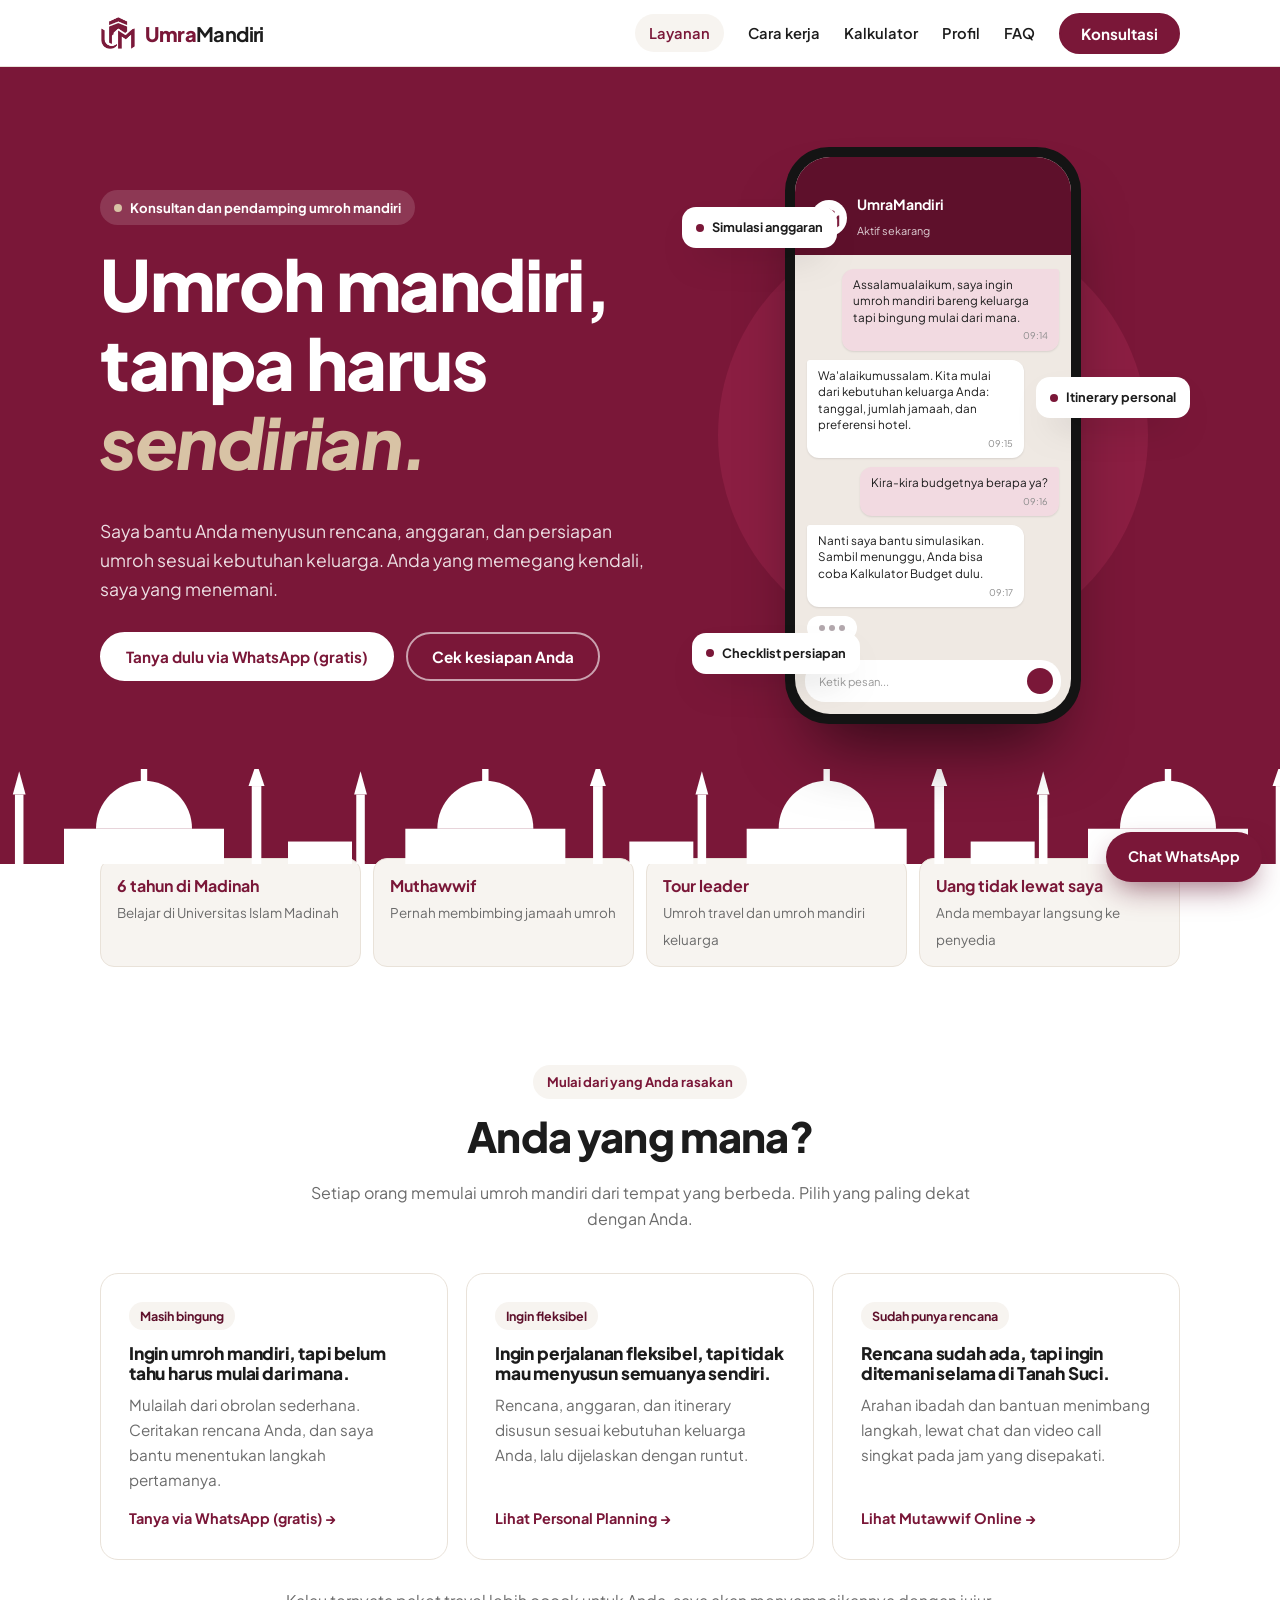
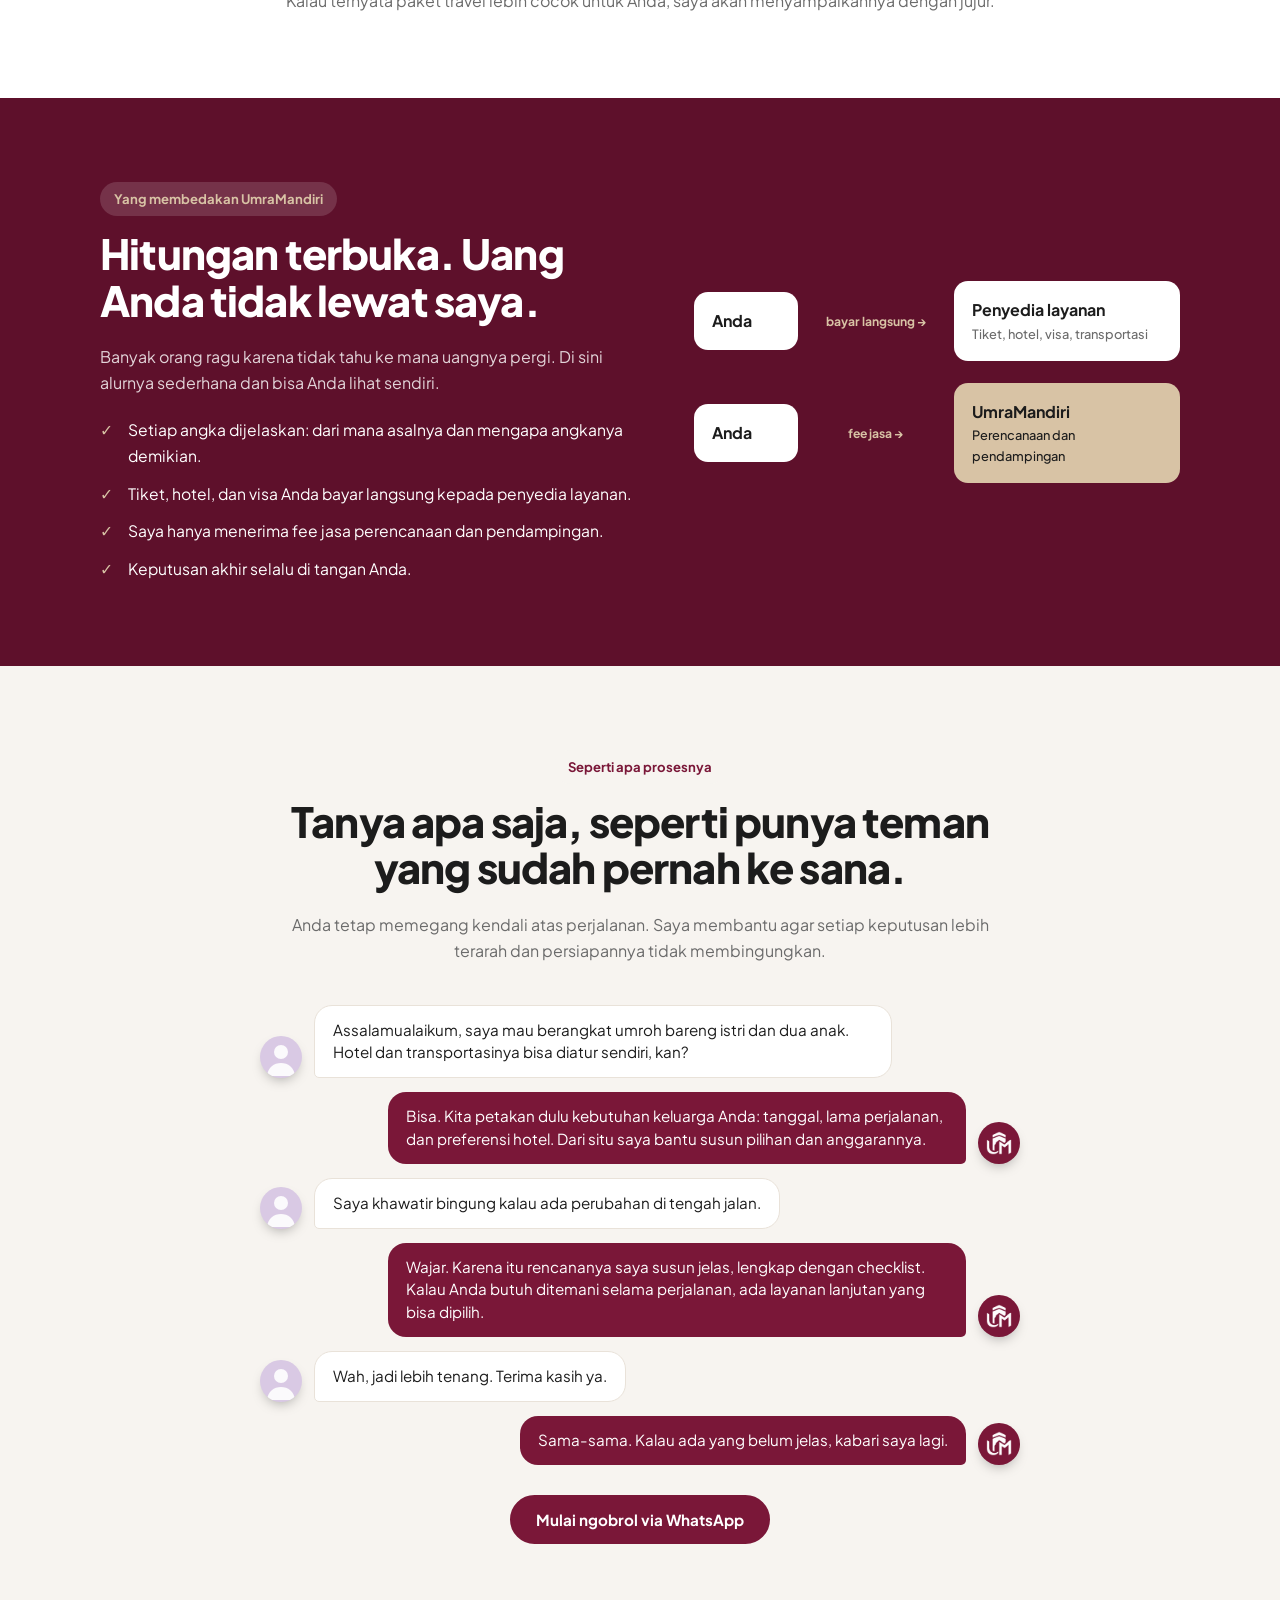
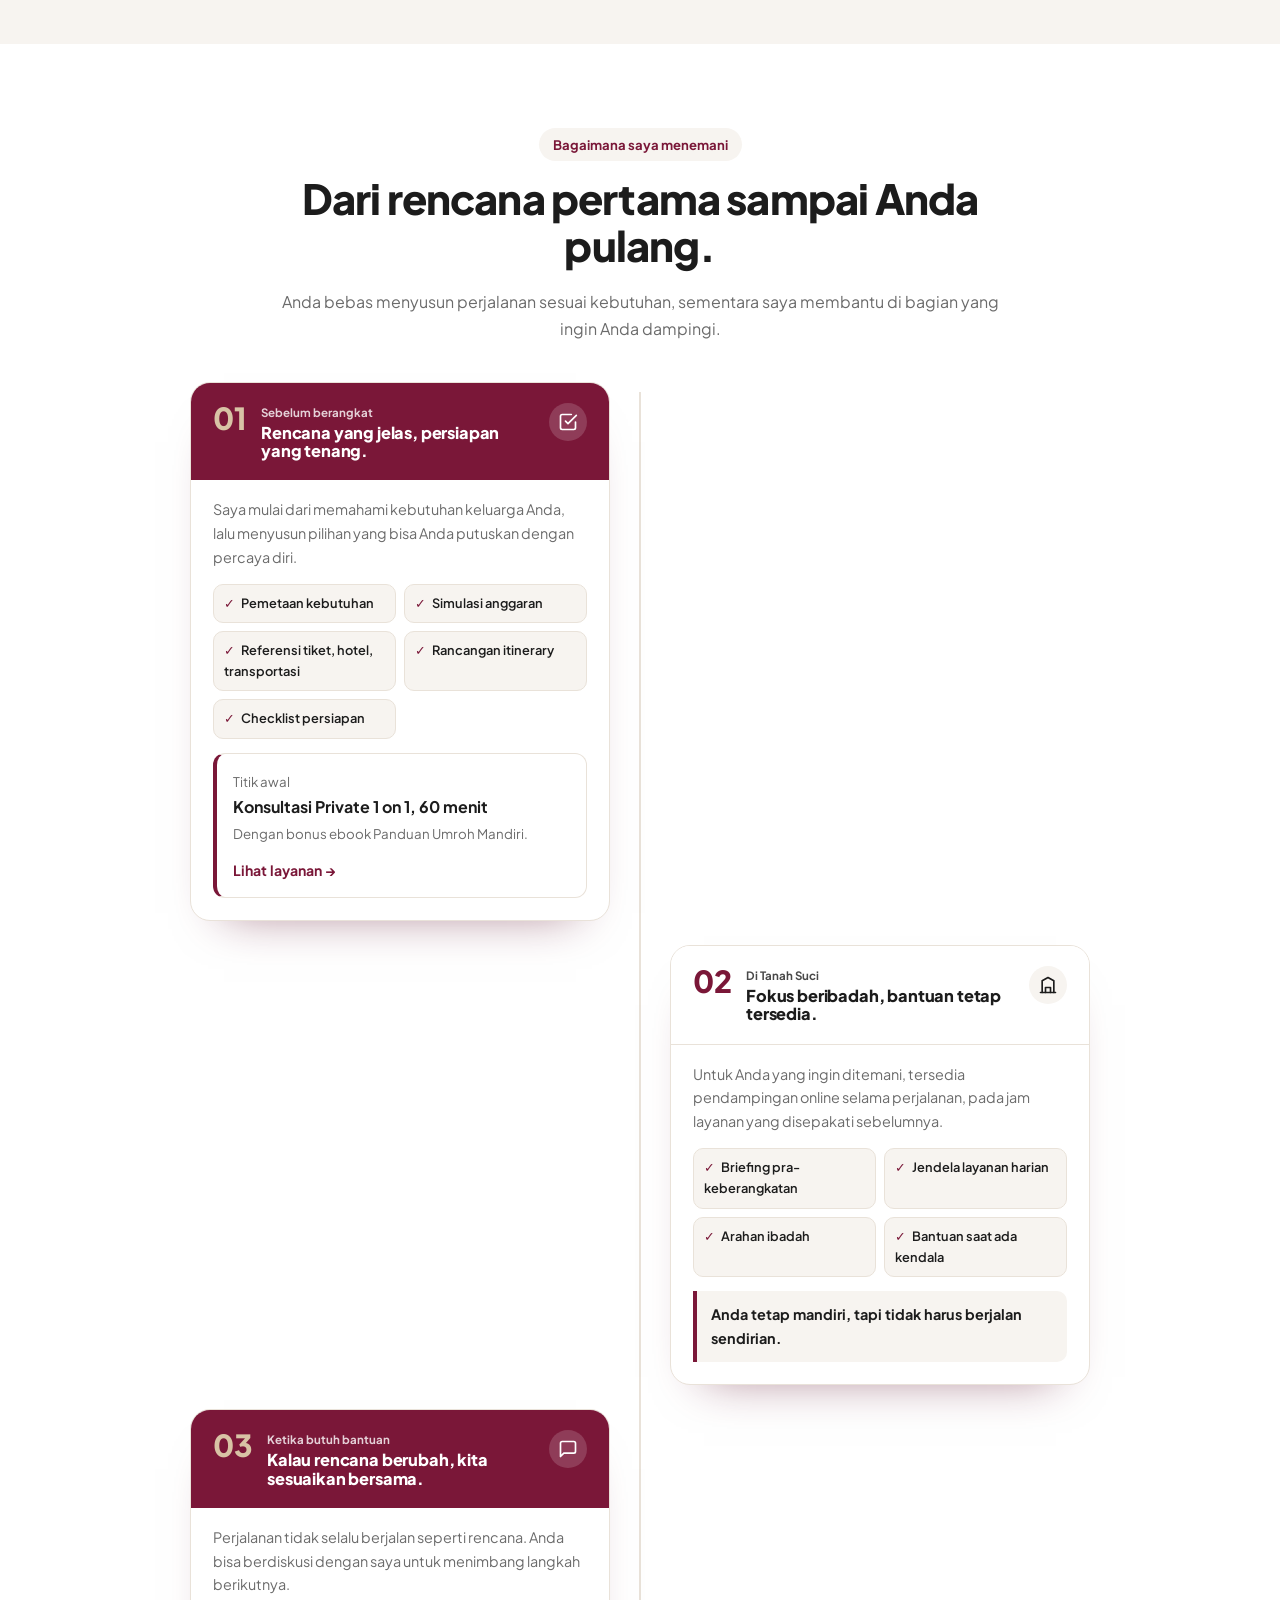
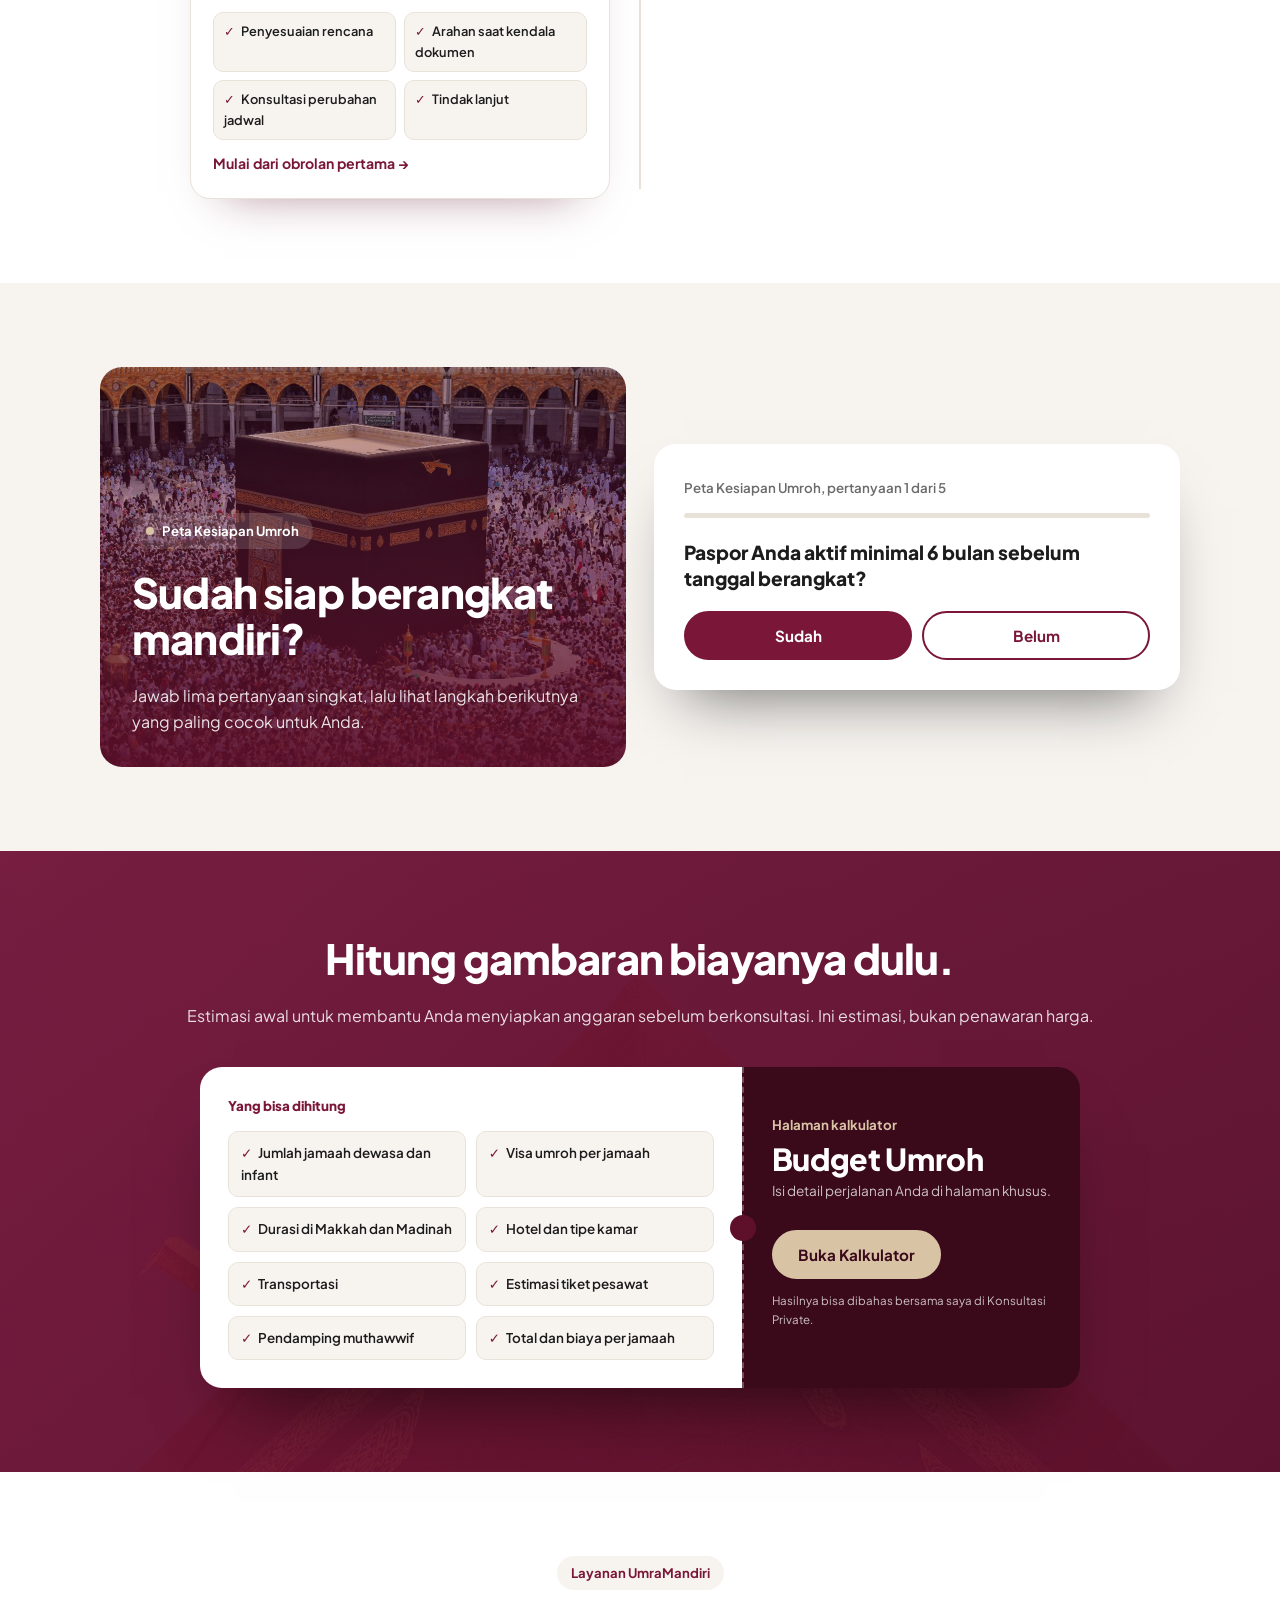
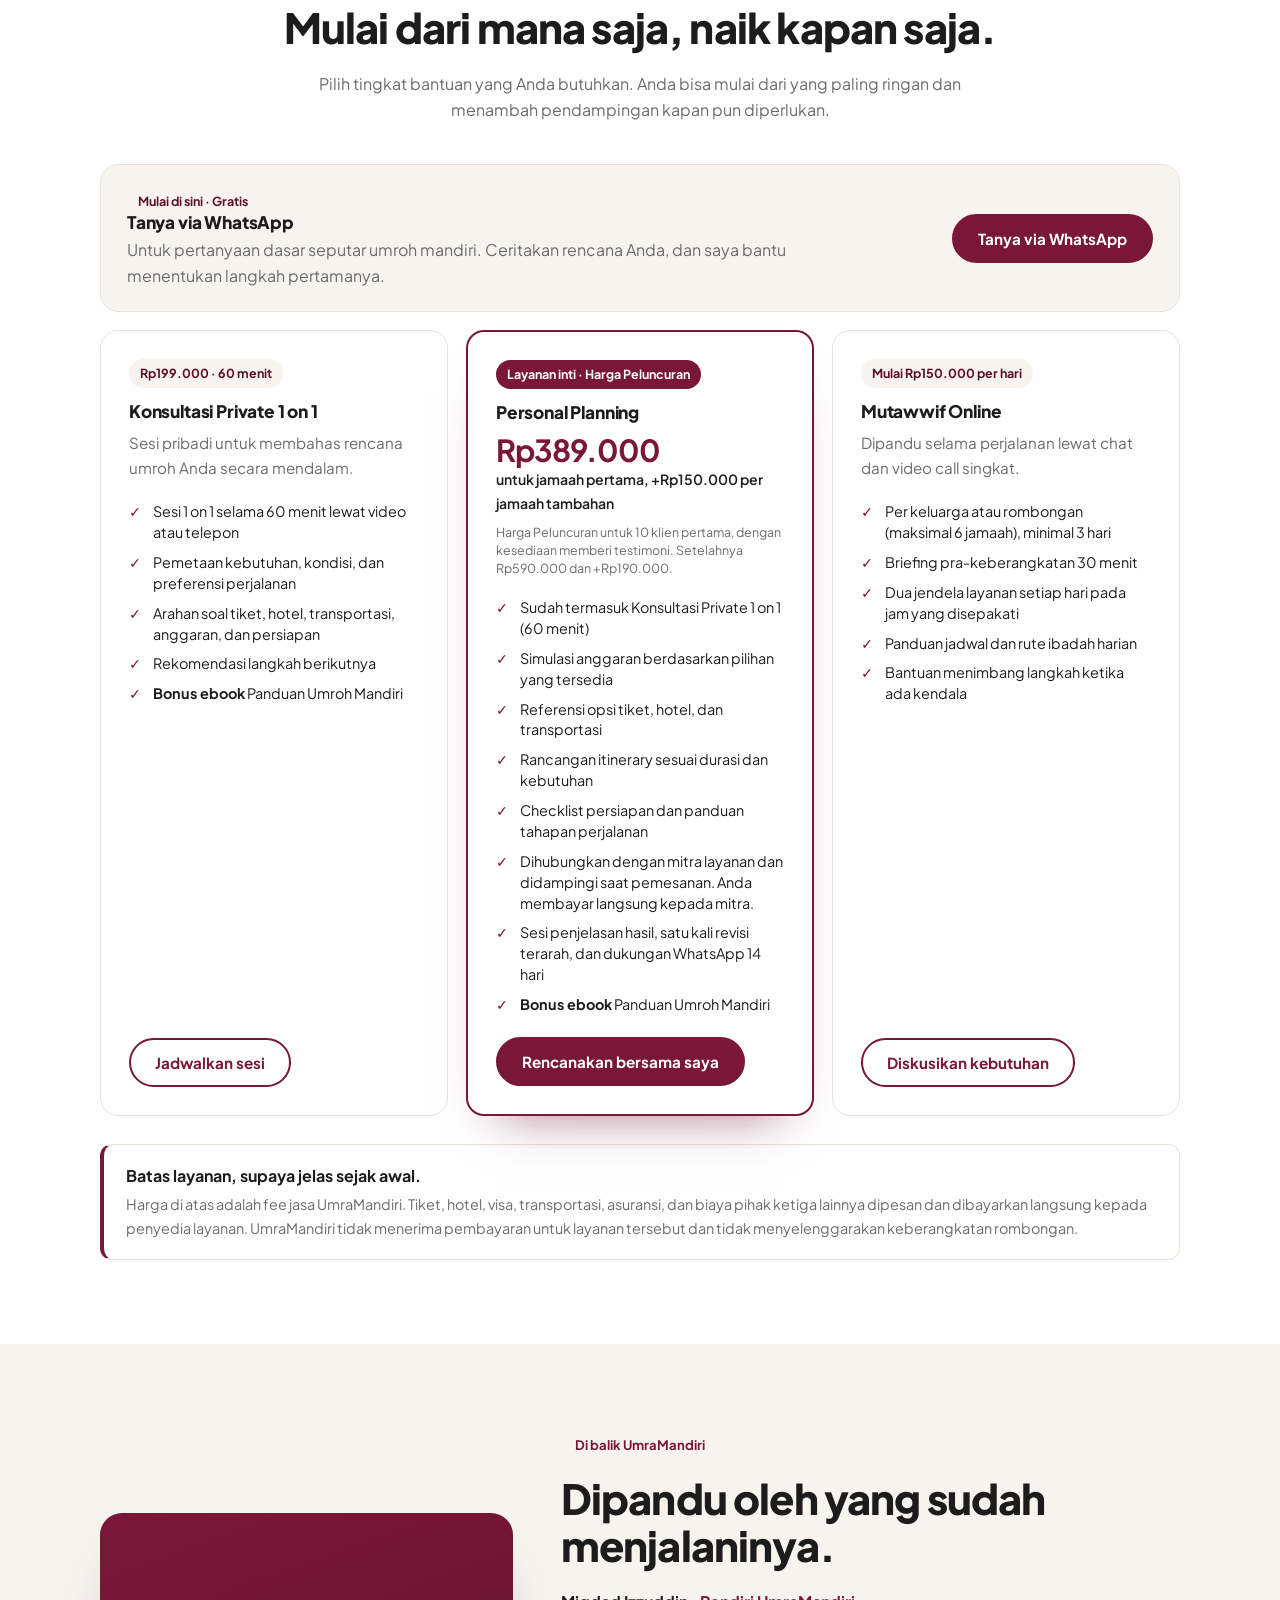
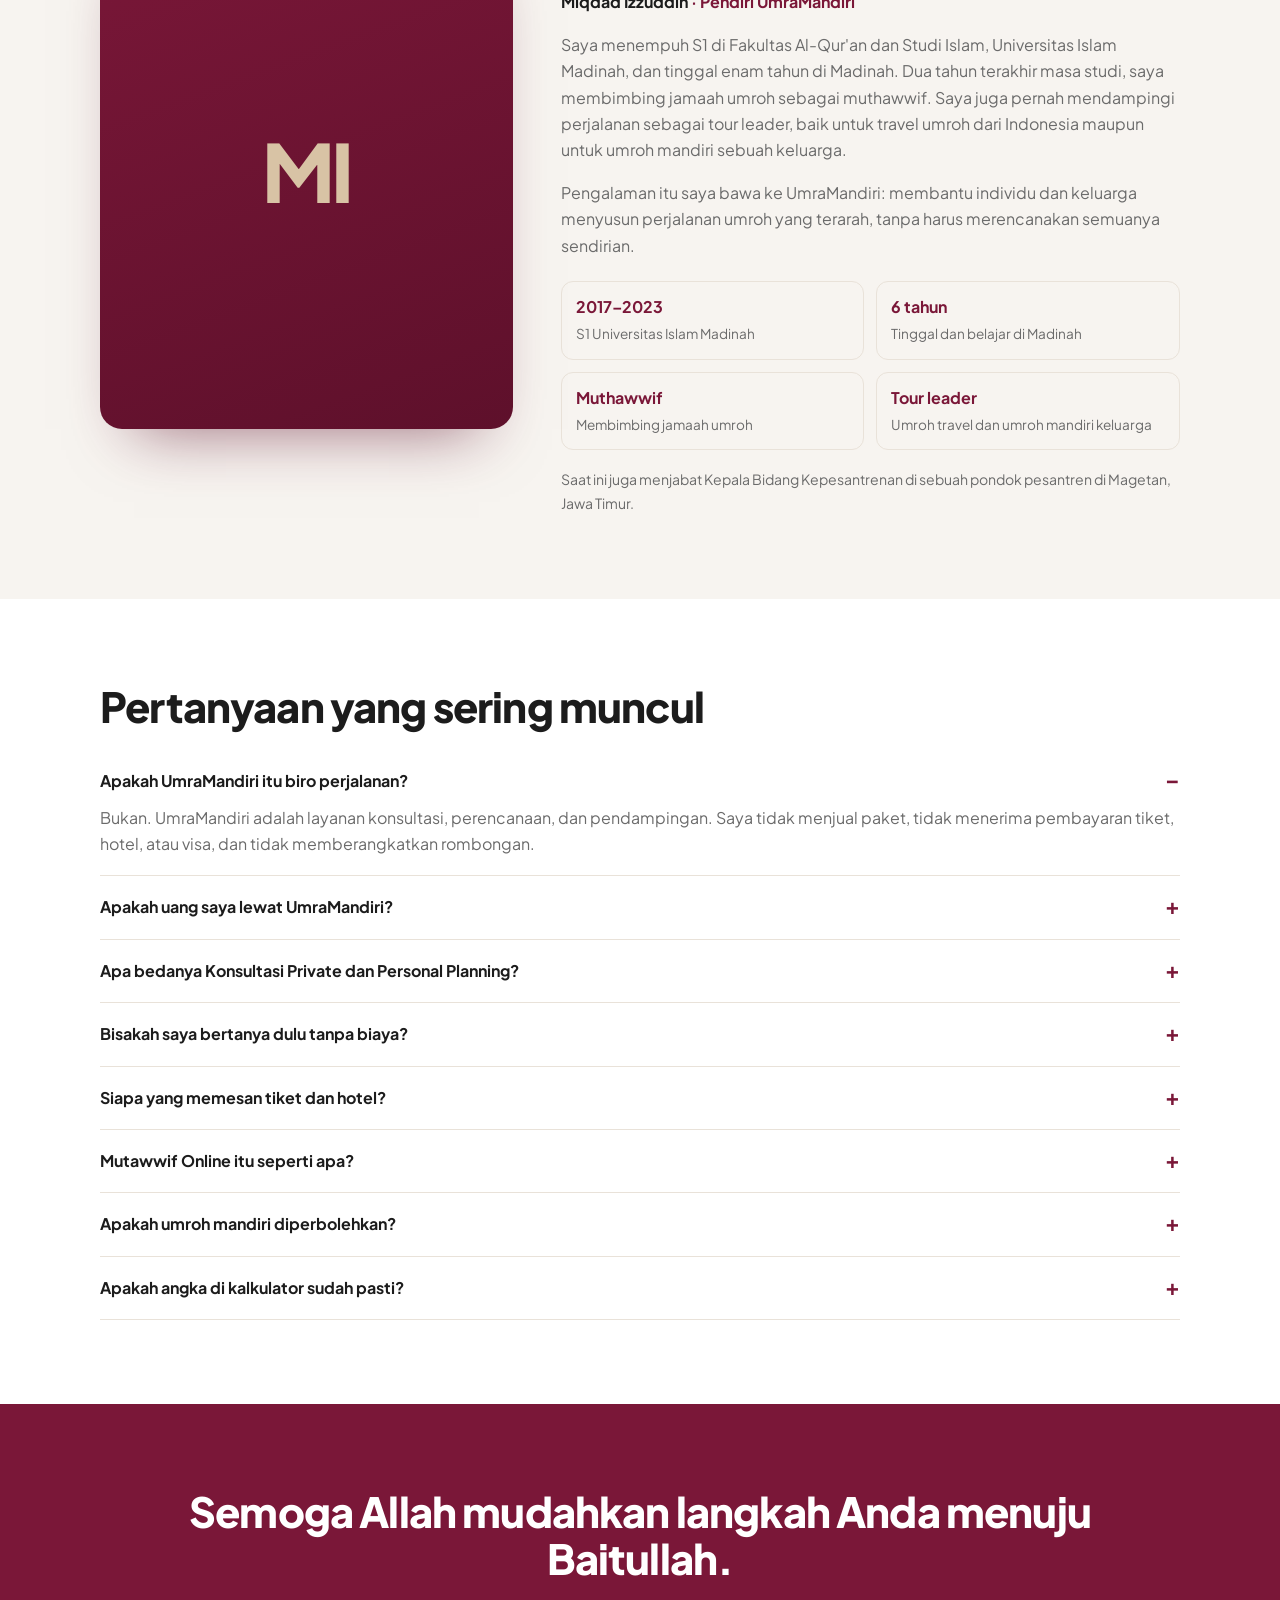
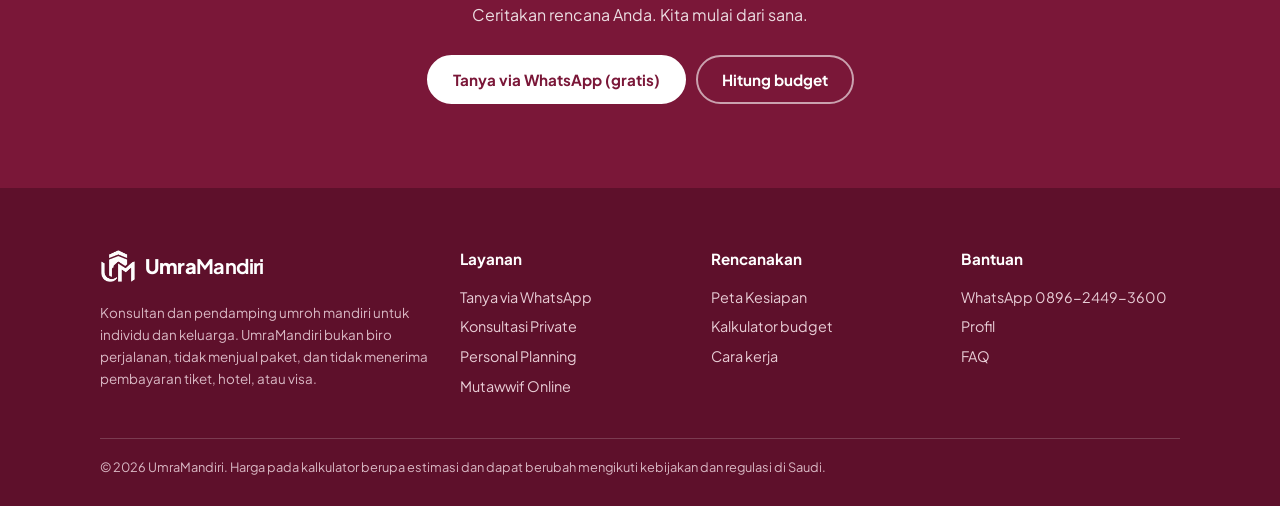
==== commit 10c8b11a: "Add files via upload" ====
--- a/index.html
+++ b/index.html
@@ -4,10 +4,10 @@
 <meta charset="utf-8">
 <meta name="viewport" content="width=device-width, initial-scale=1, viewport-fit=cover">
 <title>UmraMandiri | Umroh sesuka Anda, tanpa merencanakan semuanya sendirian</title>
-<meta name="description" content="UmraMandiri membantu individu dan keluarga menyusun perjalanan umroh mandiri yang personal dan terarah: konsultasi, simulasi anggaran, itinerary, dan pendampingan sesuai kebutuhan.">
+<meta name="description" content="Konsultasi, perencanaan, dan pendampingan umroh mandiri untuk individu dan keluarga. Hitungan terbuka, dan uang pemesanan Anda tidak lewat UmraMandiri.">
 <meta name="theme-color" content="#7A1738">
 <meta property="og:title" content="UmraMandiri | Umroh sesuka Anda">
-<meta property="og:description" content="Konsultasi, perencanaan, dan pendampingan umroh mandiri untuk individu dan keluarga.">
+<meta property="og:description" content="Umroh mandiri, tanpa harus sendirian. Hitungan terbuka, dan uang Anda tidak lewat saya.">
 <meta property="og:type" content="website">
 <link rel="icon" href="assets/favicon.png" type="image/png">
 <link rel="apple-touch-icon" href="assets/apple-touch-icon.png">
@@ -19,70 +19,102 @@
 <body>
 <header><div class="wrap">
 <a class="logo" href="./"><img class="lg" src="assets/logo-mark-burgundy.png" alt=""><span>Umra<b>Mandiri</b></span></a>
-<nav><a class="navm" href="#layanan">Layanan</a><a href="#fase">Cara kerja</a><a href="#profil">Profil</a><a href="ebook.html">Ebook</a><a href="kalkulator.html">Kalkulator</a><a href="#faq">FAQ</a>
+<nav><a class="navm" href="#layanan">Layanan</a><a href="#fase">Cara kerja</a><a href="kalkulator.html">Kalkulator</a><a href="#profil">Profil</a><a href="#faq">FAQ</a>
 <a class="btn" href="https://wa.me/6289624493600?text=Assalamualaikum%2C%20saya%20ingin%20konsultasi%20umroh%20mandiri">Konsultasi</a></nav>
 </div></header>
 
+<!-- 1. HERO -->
 <section class="hero2"><div class="wrap h2g"><div>
 <span class="pill">Konsultan dan pendamping umroh mandiri</span>
 <h1>Umroh mandiri, tanpa harus <em>sendirian.</em></h1>
-<p>Kami membantu individu dan keluarga menyusun perjalanan umroh yang personal dan terarah: dari memetakan kebutuhan, menghitung anggaran, sampai merancang itinerary dan persiapan, dengan pendampingan sesuai kebutuhan Anda.</p>
-<div class="hbtn"><a class="btn" href="https://wa.me/6289624493600?text=Assalamualaikum%2C%20saya%20ingin%20konsultasi%20umroh%20mandiri">Konsultasi via WhatsApp</a><a class="btn ghost" href="kalkulator.html">Hitung Budget</a></div></div>
+<p>Saya bantu Anda menyusun rencana, anggaran, dan persiapan umroh sesuai kebutuhan keluarga. Anda yang memegang kendali, saya yang menemani.</p>
+<div class="hbtn"><a class="btn" href="https://wa.me/6289624493600?text=Assalamualaikum%2C%20saya%20ingin%20konsultasi%20umroh%20mandiri">Tanya dulu via WhatsApp (gratis)</a><a class="btn ghost" href="#peta">Cek kesiapan Anda</a></div></div>
 <div class="stage"><span class="fl a">Simulasi anggaran</span><span class="fl b">Itinerary personal</span><span class="fl c">Checklist persiapan</span>
 <div class="phone"><div class="screen"><div class="ptop"><span class="av"><img src="assets/logo-mark-burgundy.png" alt=""></span><div><b>UmraMandiri</b><small>Aktif sekarang</small></div></div>
-<div class="msgs"><div class="m me" style="animation-delay:0.4s">Assalamualaikum, saya ingin umroh mandiri bareng keluarga tapi bingung mulai dari mana.<time>09:14</time></div><div class="m us" style="animation-delay:1.8s">Wa'alaikumussalam, Kak. Kita mulai dari kebutuhan keluarga: tanggal, jumlah jamaah, dan preferensi hotel.<time>09:15</time></div><div class="m me" style="animation-delay:3.4s">Kira-kira budgetnya berapa ya?<time>09:16</time></div><div class="m us" style="animation-delay:4.8s">Nanti kami bantu simulasikan. Sambil menunggu, Kakak bisa coba Kalkulator Budget dulu ya.<time>09:17</time></div><div class="typing"><i></i><i></i><i></i></div></div><div class="pin">Ketik pesan...<span></span></div></div></div></div>
+<div class="msgs"><div class="m me" style="animation-delay:0.4s">Assalamualaikum, saya ingin umroh mandiri bareng keluarga tapi bingung mulai dari mana.<time>09:14</time></div><div class="m us" style="animation-delay:1.8s">Wa'alaikumussalam. Kita mulai dari kebutuhan keluarga Anda: tanggal, jumlah jamaah, dan preferensi hotel.<time>09:15</time></div><div class="m me" style="animation-delay:3.4s">Kira-kira budgetnya berapa ya?<time>09:16</time></div><div class="m us" style="animation-delay:4.8s">Nanti saya bantu simulasikan. Sambil menunggu, Anda bisa coba Kalkulator Budget dulu.<time>09:17</time></div><div class="typing"><i></i><i></i><i></i></div></div><div class="pin">Ketik pesan...<span></span></div></div></div></div>
 </div><svg class="sky" viewBox="0 0 1200 96" preserveAspectRatio="xMidYMax slice" fill="#fff" aria-hidden="true"><defs><g id="mq"><rect x="14" y="30" width="8" height="66"/><path d="M12 30L18 8L24 30Z"/><rect x="60" y="62" width="150" height="34"/><path d="M90 62a45 45 0 0 1 90 0Z"/><rect x="132" y="6" width="6" height="26"/><rect x="236" y="22" width="9" height="74"/><path d="M233 22L240.5 0L248 22Z"/><rect x="270" y="74" width="60" height="22"/></g></defs><use href="#mq"/><use href="#mq" x="320"/><use href="#mq" x="640"/><use href="#mq" x="960"/></svg></section>
 
-<section id="obrolan"><div class="wrap"><div class="sech"><span class="eyebrow">Bukan travel, tapi teman perjalanan</span><h2>Tanya apa saja, seperti punya teman yang sudah pernah ke sana.</h2><p>Anda tetap memegang kendali atas perjalanan. Kami membantu agar setiap keputusan lebih terarah dan persiapannya tidak membingungkan.</p></div>
-<div class="chat"><div class="cr c rv"><span class="avs" style="background:#d9c9e4"><svg width="42" height="42" viewBox="0 0 42 42"><circle cx="21" cy="16" r="7" fill="#fff" opacity=".9"/><path d="M7 40c1-9 7-13 14-13s13 4 14 13z" fill="#fff" opacity=".9"/></svg></span><div class="bub">Assalamualaikum, saya mau berangkat umroh bareng istri dan dua anak. Hotel dan transportasinya bisa diatur sendiri, kan?</div></div><div class="cr u rv"><span class="avs" style="background:#7A1738"><img src="assets/logo-mark-white.png" alt=""></span><div class="bub">Bisa, Kak. Kita petakan dulu kebutuhan keluarga: tanggal, lama perjalanan, dan preferensi hotel. Dari situ kami bantu susun pilihan dan anggarannya.</div></div><div class="cr c rv"><span class="avs" style="background:#d9c9e4"><svg width="42" height="42" viewBox="0 0 42 42"><circle cx="21" cy="16" r="7" fill="#fff" opacity=".9"/><path d="M7 40c1-9 7-13 14-13s13 4 14 13z" fill="#fff" opacity=".9"/></svg></span><div class="bub">Saya khawatir bingung kalau ada perubahan di tengah jalan.</div></div><div class="cr u rv"><span class="avs" style="background:#7A1738"><img src="assets/logo-mark-white.png" alt=""></span><div class="bub">Wajar, Kak. Karena itu rencananya kami susun jelas, lengkap dengan checklist. Kalau butuh pendampingan lebih jauh, ada layanan lanjutan yang bisa dipilih.</div></div><div class="cr c rv"><span class="avs" style="background:#d9c9e4"><svg width="42" height="42" viewBox="0 0 42 42"><circle cx="21" cy="16" r="7" fill="#fff" opacity=".9"/><path d="M7 40c1-9 7-13 14-13s13 4 14 13z" fill="#fff" opacity=".9"/></svg></span><div class="bub">Wah, jadi lebih tenang. Terima kasih ya.</div></div><div class="cr u rv"><span class="avs" style="background:#7A1738"><img src="assets/logo-mark-white.png" alt=""></span><div class="bub">Sama-sama, Kak. Kalau ada yang belum jelas, kabari saja kami lagi.</div></div></div><p style="text-align:center;margin-top:30px"><a class="btn" href="https://wa.me/6289624493600?text=Assalamualaikum%2C%20saya%20ingin%20konsultasi%20umroh%20mandiri">Mulai Ngobrol</a></p></div></section>
+<section class="tstrip" aria-label="Kredibilitas"><div class="wrap"><ul>
+<li><b>6 tahun di Madinah</b><span>Belajar di Universitas Islam Madinah</span></li>
+<li><b>Muthawwif</b><span>Pernah membimbing jamaah umroh</span></li>
+<li><b>Tour leader</b><span>Umroh travel dan umroh mandiri keluarga</span></li>
+<li><b>Uang tidak lewat saya</b><span>Anda membayar langsung ke penyedia</span></li>
+</ul></div></section>
 
-<section class="dark" id="konsep"><div class="wrap"><p class="promise">Kami tidak menjual paket. Kami membantu jamaah menjadi lebih mandiri.</p>
-<p>Mandiri dalam ibadah, terarah dalam perjalanan.</p></div></section>
-
-<section><div class="wrap about">
-<div>
-<h2>Anda yang memegang kendali. Kami membantu merapikannya.</h2>
-<p>Paket travel menyatukan banyak komponen dalam satu paket. Umroh mandiri memberi Anda keleluasaan memilih tanggal, hotel, dan layanan sesuai kebutuhan.</p>
-<p>Keleluasaan itu juga berarti lebih banyak keputusan. Di situlah UmraMandiri membantu: memetakan pilihan, menghitung anggaran, dan menyusun rencana yang konkret.</p>
+<!-- 2. ANDA YANG MANA -->
+<section id="siapa"><div class="wrap"><div class="sech"><span class="eyebrow">Mulai dari yang Anda rasakan</span><h2>Anda yang mana?</h2><p>Setiap orang memulai umroh mandiri dari tempat yang berbeda. Pilih yang paling dekat dengan Anda.</p></div>
+<div class="svc3">
+<a class="svc item" href="https://wa.me/6289624493600?text=Assalamualaikum%2C%20saya%20ingin%20umroh%20mandiri%20tapi%20bingung%20mulai%20dari%20mana"><span class="price">Masih bingung</span><h3>Ingin umroh mandiri, tapi belum tahu harus mulai dari mana.</h3><p class="sp">Mulailah dari obrolan sederhana. Ceritakan rencana Anda, dan saya bantu menentukan langkah pertamanya.</p><span class="more">Tanya via WhatsApp (gratis) &rarr;</span></a>
+<a class="svc item" href="#layanan"><span class="price">Ingin fleksibel</span><h3>Ingin perjalanan fleksibel, tapi tidak mau menyusun semuanya sendiri.</h3><p class="sp">Rencana, anggaran, dan itinerary disusun sesuai kebutuhan keluarga Anda, lalu dijelaskan dengan runtut.</p><span class="more">Lihat Personal Planning &rarr;</span></a>
+<a class="svc item" href="#layanan"><span class="price">Sudah punya rencana</span><h3>Rencana sudah ada, tapi ingin ditemani selama di Tanah Suci.</h3><p class="sp">Arahan ibadah dan bantuan menimbang langkah, lewat chat dan video call singkat pada jam yang disepakati.</p><span class="more">Lihat Mutawwif Online &rarr;</span></a>
 </div>
-<div><div class="cmpwrap"><table class="cmp">
-<tr><th></th><th>Paket travel</th><th>Umroh mandiri bersama UmraMandiri</th></tr>
-<tr><td>Jadwal</td><td>Mengikuti jadwal keberangkatan rombongan</td><td>Tanggal dan durasi Anda tentukan</td></tr>
-<tr><td>Hotel dan layanan</td><td>Mengikuti isi paket</td><td>Anda pilih sesuai kebutuhan, dengan arahan dari kami</td></tr>
-<tr><td>Anggaran</td><td>Satu harga paket</td><td>Dihitung dari pilihan Anda lewat simulasi anggaran</td></tr>
-<tr><td>Pendampingan</td><td>Mengikuti rombongan</td><td>Sesuai tingkat bantuan yang Anda perlukan</td></tr>
-</table></div>
-<p class="swipe">Geser tabel ke samping &rarr;</p>
-<p style="font-size:.82rem;margin-top:14px">Cocok atau tidaknya umroh mandiri berbeda untuk setiap keluarga. Konsultasi membantu Anda menilainya dengan jujur.</p></div>
+<p class="note" style="text-align:center;margin:28px auto 0;max-width:62ch">Kalau ternyata paket travel lebih cocok untuk Anda, saya akan menyampaikannya dengan jujur.</p>
 </div></section>
 
-<section class="off" id="fase"><div class="wrap"><div class="sech"><span class="eyebrow">Bagaimana kami menemani</span><h2>Dari rencana pertama sampai Anda pulang.</h2><p>Anda bebas menyusun perjalanan sesuai kebutuhan, sementara kami membantu di bagian yang ingin Anda dampingi.</p></div>
-<div class="tl3"><div class="phs rv"><div class="phh "><span class="phn">01</span><div><small>Sebelum berangkat</small><h3>Rencana yang jelas, persiapan yang tenang.</h3></div><span class="ic"><svg width="20" height="20" viewBox="0 0 24 24" fill="none" stroke="currentColor" stroke-width="2" stroke-linecap="round" stroke-linejoin="round"><path d="M9 11l3 3L22 4"/><path d="M21 12v7a2 2 0 0 1-2 2H5a2 2 0 0 1-2-2V5a2 2 0 0 1 2-2h11"/></svg></span></div><div class="phb"><p>Kami mulai dari memahami kebutuhan keluarga, lalu menyusun pilihan yang bisa Anda putuskan dengan percaya diri.</p><div class="ck"><span>Pemetaan kebutuhan</span><span>Simulasi anggaran</span><span>Referensi tiket, hotel, transportasi</span><span>Rancangan itinerary</span><span>Checklist persiapan</span></div><div class="mini"><small>Belajar dulu</small><b>Ebook gratis dan kelas manasik</b><small>Pahami tata cara dan alur ibadah sebelum berangkat.</small><br><a class="more" href="ebook.html#gratis">Ambil ebook gratis &rarr;</a></div></div></div><div class="phs rv"><div class="phh lt"><span class="phn">02</span><div><small>Di Tanah Suci</small><h3>Fokus beribadah, bantuan tetap tersedia.</h3></div><span class="ic"><svg width="20" height="20" viewBox="0 0 24 24" fill="none" stroke="currentColor" stroke-width="2" stroke-linecap="round" stroke-linejoin="round"><path d="M3 21h18"/><path d="M5 21V7l7-4 7 4v14"/><path d="M9 21v-6h6v6"/></svg></span></div><div class="phb"><p>Untuk Anda yang membutuhkan lebih dari rencana di atas kertas, tersedia pendampingan lanjutan sesuai tanggal, rute, dan ketersediaan kami.</p><div class="ck"><span>Pendampingan via WhatsApp</span><span>Pendampingan langsung</span><span>Arahan ibadah</span><span>Koordinasi dengan penyedia layanan</span></div><div class="prin">Anda tetap mandiri, tapi tidak harus berjalan sendirian.</div></div></div><div class="phs rv"><div class="phh "><span class="phn">03</span><div><small>Ketika butuh bantuan</small><h3>Kalau rencana berubah, kita sesuaikan bersama.</h3></div><span class="ic"><svg width="20" height="20" viewBox="0 0 24 24" fill="none" stroke="currentColor" stroke-width="2" stroke-linecap="round" stroke-linejoin="round"><path d="M21 15a2 2 0 0 1-2 2H7l-4 4V5a2 2 0 0 1 2-2h14a2 2 0 0 1 2 2z"/></svg></span></div><div class="phb"><p>Perjalanan tidak selalu berjalan seperti rencana. Anda bisa berdiskusi dengan kami untuk menimbang langkah berikutnya.</p><div class="ck"><span>Penyesuaian rencana</span><span>Arahan saat kendala dokumen</span><span>Konsultasi perubahan jadwal</span><span>Tindak lanjut</span></div><a class="more" href="https://wa.me/6289624493600?text=Assalamualaikum%2C%20saya%20ingin%20konsultasi%20umroh%20mandiri">Mulai dari obrolan pertama &rarr;</a></div></div></div></div></section>
+<!-- 3. TRANSPARANSI -->
+<section class="dark" id="transparansi"><div class="wrap trn">
+<div>
+<span class="eyebrow w">Yang membedakan UmraMandiri</span>
+<h2>Hitungan terbuka. Uang Anda tidak lewat saya.</h2>
+<p>Banyak orang ragu karena tidak tahu ke mana uangnya pergi. Di sini alurnya sederhana dan bisa Anda lihat sendiri.</p>
+<ul class="ckw">
+<li>Setiap angka dijelaskan: dari mana asalnya dan mengapa angkanya demikian.</li>
+<li>Tiket, hotel, dan visa Anda bayar langsung kepada penyedia layanan.</li>
+<li>Saya hanya menerima fee jasa perencanaan dan pendampingan.</li>
+<li>Keputusan akhir selalu di tangan Anda.</li>
+</ul>
+</div>
+<div class="mflow" role="img" aria-label="Alur pembayaran: Anda membayar tiket, hotel, dan visa langsung kepada penyedia layanan, dan membayar fee jasa kepada UmraMandiri.">
+<div class="mrow"><div class="mn">Anda</div><div class="ma"><span>bayar langsung</span></div><div class="mn"><b>Penyedia layanan</b><small>Tiket, hotel, visa, transportasi</small></div></div>
+<div class="mrow"><div class="mn">Anda</div><div class="ma"><span>fee jasa</span></div><div class="mn me"><b>UmraMandiri</b><small>Perencanaan dan pendampingan</small></div></div>
+</div>
+</div></section>
 
-<section id="peta"><div class="wrap qz">
-<div class="qimg"><div><span class="pill">Peta Kesiapan Umroh</span><h2>Sudah siap berangkat sendiri?</h2><p>Jawab lima pertanyaan singkat, lalu lihat langkah berikutnya yang paling cocok untuk Anda.</p></div></div>
+<!-- 4. PROSES (CHAT) -->
+<section class="off" id="obrolan"><div class="wrap"><div class="sech"><span class="eyebrow">Seperti apa prosesnya</span><h2>Tanya apa saja, seperti punya teman yang sudah pernah ke sana.</h2><p>Anda tetap memegang kendali atas perjalanan. Saya membantu agar setiap keputusan lebih terarah dan persiapannya tidak membingungkan.</p></div>
+<div class="chat"><div class="cr c rv"><span class="avs" style="background:#d9c9e4"><svg width="42" height="42" viewBox="0 0 42 42"><circle cx="21" cy="16" r="7" fill="#fff" opacity=".9"/><path d="M7 40c1-9 7-13 14-13s13 4 14 13z" fill="#fff" opacity=".9"/></svg></span><div class="bub">Assalamualaikum, saya mau berangkat umroh bareng istri dan dua anak. Hotel dan transportasinya bisa diatur sendiri, kan?</div></div><div class="cr u rv"><span class="avs" style="background:#7A1738"><img src="assets/logo-mark-white.png" alt=""></span><div class="bub">Bisa. Kita petakan dulu kebutuhan keluarga Anda: tanggal, lama perjalanan, dan preferensi hotel. Dari situ saya bantu susun pilihan dan anggarannya.</div></div><div class="cr c rv"><span class="avs" style="background:#d9c9e4"><svg width="42" height="42" viewBox="0 0 42 42"><circle cx="21" cy="16" r="7" fill="#fff" opacity=".9"/><path d="M7 40c1-9 7-13 14-13s13 4 14 13z" fill="#fff" opacity=".9"/></svg></span><div class="bub">Saya khawatir bingung kalau ada perubahan di tengah jalan.</div></div><div class="cr u rv"><span class="avs" style="background:#7A1738"><img src="assets/logo-mark-white.png" alt=""></span><div class="bub">Wajar. Karena itu rencananya saya susun jelas, lengkap dengan checklist. Kalau Anda butuh ditemani selama perjalanan, ada layanan lanjutan yang bisa dipilih.</div></div><div class="cr c rv"><span class="avs" style="background:#d9c9e4"><svg width="42" height="42" viewBox="0 0 42 42"><circle cx="21" cy="16" r="7" fill="#fff" opacity=".9"/><path d="M7 40c1-9 7-13 14-13s13 4 14 13z" fill="#fff" opacity=".9"/></svg></span><div class="bub">Wah, jadi lebih tenang. Terima kasih ya.</div></div><div class="cr u rv"><span class="avs" style="background:#7A1738"><img src="assets/logo-mark-white.png" alt=""></span><div class="bub">Sama-sama. Kalau ada yang belum jelas, kabari saya lagi.</div></div></div><p style="text-align:center;margin-top:30px"><a class="btn" href="https://wa.me/6289624493600?text=Assalamualaikum%2C%20saya%20ingin%20konsultasi%20umroh%20mandiri">Mulai ngobrol via WhatsApp</a></p></div></section>
+
+<!-- 5. ALUR TIGA FASE -->
+<section id="fase"><div class="wrap"><div class="sech"><span class="eyebrow">Bagaimana saya menemani</span><h2>Dari rencana pertama sampai Anda pulang.</h2><p>Anda bebas menyusun perjalanan sesuai kebutuhan, sementara saya membantu di bagian yang ingin Anda dampingi.</p></div>
+<div class="tl3"><div class="phs rv"><div class="phh "><span class="phn">01</span><div><small>Sebelum berangkat</small><h3>Rencana yang jelas, persiapan yang tenang.</h3></div><span class="ic"><svg width="20" height="20" viewBox="0 0 24 24" fill="none" stroke="currentColor" stroke-width="2" stroke-linecap="round" stroke-linejoin="round"><path d="M9 11l3 3L22 4"/><path d="M21 12v7a2 2 0 0 1-2 2H5a2 2 0 0 1-2-2V5a2 2 0 0 1 2-2h11"/></svg></span></div><div class="phb"><p>Saya mulai dari memahami kebutuhan keluarga Anda, lalu menyusun pilihan yang bisa Anda putuskan dengan percaya diri.</p><div class="ck"><span>Pemetaan kebutuhan</span><span>Simulasi anggaran</span><span>Referensi tiket, hotel, transportasi</span><span>Rancangan itinerary</span><span>Checklist persiapan</span></div><div class="mini"><small>Titik awal</small><b>Konsultasi Private 1 on 1, 60 menit</b><small>Dengan bonus ebook Panduan Umroh Mandiri.</small><br><a class="more" href="#layanan">Lihat layanan &rarr;</a></div></div></div><div class="phs rv"><div class="phh lt"><span class="phn">02</span><div><small>Di Tanah Suci</small><h3>Fokus beribadah, bantuan tetap tersedia.</h3></div><span class="ic"><svg width="20" height="20" viewBox="0 0 24 24" fill="none" stroke="currentColor" stroke-width="2" stroke-linecap="round" stroke-linejoin="round"><path d="M3 21h18"/><path d="M5 21V7l7-4 7 4v14"/><path d="M9 21v-6h6v6"/></svg></span></div><div class="phb"><p>Untuk Anda yang ingin ditemani, tersedia pendampingan online selama perjalanan, pada jam layanan yang disepakati sebelumnya.</p><div class="ck"><span>Briefing pra-keberangkatan</span><span>Jendela layanan harian</span><span>Arahan ibadah</span><span>Bantuan saat ada kendala</span></div><div class="prin">Anda tetap mandiri, tapi tidak harus berjalan sendirian.</div></div></div><div class="phs rv"><div class="phh "><span class="phn">03</span><div><small>Ketika butuh bantuan</small><h3>Kalau rencana berubah, kita sesuaikan bersama.</h3></div><span class="ic"><svg width="20" height="20" viewBox="0 0 24 24" fill="none" stroke="currentColor" stroke-width="2" stroke-linecap="round" stroke-linejoin="round"><path d="M21 15a2 2 0 0 1-2 2H7l-4 4V5a2 2 0 0 1 2-2h14a2 2 0 0 1 2 2z"/></svg></span></div><div class="phb"><p>Perjalanan tidak selalu berjalan seperti rencana. Anda bisa berdiskusi dengan saya untuk menimbang langkah berikutnya.</p><div class="ck"><span>Penyesuaian rencana</span><span>Arahan saat kendala dokumen</span><span>Konsultasi perubahan jadwal</span><span>Tindak lanjut</span></div><a class="more" href="https://wa.me/6289624493600?text=Assalamualaikum%2C%20saya%20ingin%20konsultasi%20umroh%20mandiri">Mulai dari obrolan pertama &rarr;</a></div></div></div></div></section>
+
+<!-- 6. PETA KESIAPAN -->
+<section class="off" id="peta"><div class="wrap qz">
+<div class="qimg"><div><span class="pill">Peta Kesiapan Umroh</span><h2>Sudah siap berangkat mandiri?</h2><p>Jawab lima pertanyaan singkat, lalu lihat langkah berikutnya yang paling cocok untuk Anda.</p></div></div>
 <div class="quiz" id="quiz" aria-live="polite"></div></div></section>
 
-<section class="off" id="layanan"><div class="wrap"><div class="sech"><span class="eyebrow">Layanan UmraMandiri</span><h2>Pilih tingkat bantuan yang Anda butuhkan.</h2><p>Tiga layanan yang saling terhubung. Mulai dari yang paling sesuai, lalu tambah pendampingan kapan pun diperlukan.</p></div>
+<!-- 7. KALKULATOR -->
+<section class="bp" id="kalkulator"><div class="wrap"><h2>Hitung gambaran biayanya dulu.</h2><p>Estimasi awal untuk membantu Anda menyiapkan anggaran sebelum berkonsultasi. Ini estimasi, bukan penawaran harga.</p>
+<div class="tick rv"><div class="tw"><small>Yang bisa dihitung</small><div class="ck2"><span>Jumlah jamaah dewasa dan infant</span><span>Visa umroh per jamaah</span><span>Durasi di Makkah dan Madinah</span><span>Hotel dan tipe kamar</span><span>Transportasi</span><span>Estimasi tiket pesawat</span><span>Pendamping muthawwif</span><span>Total dan biaya per jamaah</span></div></div>
+<div class="td"><small>Halaman kalkulator</small><h3>Budget Umroh</h3><p>Isi detail perjalanan Anda di halaman khusus.</p><p style="margin:14px 0 0"><a class="btn sand" href="kalkulator.html">Buka Kalkulator</a></p><p style="font-size:.72rem;margin-top:12px">Hasilnya bisa dibahas bersama saya di Konsultasi Private.</p></div></div></div></section>
+
+<!-- 8. LAYANAN -->
+<section id="layanan"><div class="wrap"><div class="sech"><span class="eyebrow">Layanan UmraMandiri</span><h2>Mulai dari mana saja, naik kapan saja.</h2><p>Pilih tingkat bantuan yang Anda butuhkan. Anda bisa mulai dari yang paling ringan dan menambah pendampingan kapan pun diperlukan.</p></div>
+
+<div class="entry item"><div><span class="price">Mulai di sini &middot; Gratis</span><h3>Tanya via WhatsApp</h3><p>Untuk pertanyaan dasar seputar umroh mandiri. Ceritakan rencana Anda, dan saya bantu menentukan langkah pertamanya.</p></div><a class="btn" href="https://wa.me/6289624493600?text=Assalamualaikum%2C%20saya%20ingin%20konsultasi%20umroh%20mandiri">Tanya via WhatsApp</a></div>
+
 <div class="svc3">
-<div class="svc item"><span class="price">Untuk yang masih bingung</span><h3>UmraMandiri Consultation</h3><p class="sp">Membantu Anda memahami pilihan dan langkah awal merencanakan umroh mandiri.</p>
-<ul class="ck1"><li>Sesi konsultasi sesuai durasi yang disepakati</li><li>Diskusi kebutuhan, kondisi, dan preferensi perjalanan</li><li>Arahan awal soal tiket, hotel, transportasi, anggaran, dan persiapan</li><li>Rekomendasi langkah berikutnya</li></ul>
-<a class="btn ghost" href="https://wa.me/6289624493600?text=Assalamualaikum%2C%20saya%20ingin%20mulai%20dengan%20UmraMandiri%20Consultation">Mulai konsultasi</a></div>
-<div class="svc item main"><span class="price pm">Layanan utama</span><h3>UmraMandiri Personal Planning</h3><p class="sp">Perjalanan umroh yang direncanakan lebih terarah, personal, dan sesuai kebutuhan keluarga.</p>
-<ul class="ck1"><li>Pemetaan kebutuhan, preferensi, dan rencana perjalanan</li><li>Simulasi anggaran berdasarkan pilihan yang tersedia</li><li>Referensi opsi tiket, hotel, dan transportasi</li><li>Rancangan itinerary sesuai durasi dan kebutuhan</li><li>Checklist persiapan dan panduan tahapan perjalanan</li><li>Sesi penjelasan hasil dan arahan tindak lanjut</li></ul>
-<a class="btn" href="https://wa.me/6289624493600?text=Assalamualaikum%2C%20saya%20tertarik%20dengan%20UmraMandiri%20Personal%20Planning">Rencanakan bersama kami</a></div>
-<div class="svc item"><span class="price">Untuk yang butuh pendampingan</span><h3>UmraMandiri Assisted Journey</h3><p class="sp">Dukungan perjalanan yang disesuaikan dengan tingkat bantuan yang Anda perlukan.</p>
-<ul class="ck1"><li>Personal Planning ditambah koordinasi kebutuhan perjalanan</li><li>Bantuan persiapan sebelum keberangkatan</li><li>Pendampingan langsung sesuai tanggal, rute, ruang lingkup, dan ketersediaan</li><li>Koordinasi dengan penyedia layanan bila diperlukan</li></ul>
-<a class="btn ghost" href="https://wa.me/6289624493600?text=Assalamualaikum%2C%20saya%20ingin%20berdiskusi%20tentang%20UmraMandiri%20Assisted%20Journey">Diskusikan kebutuhan</a></div>
+<div class="svc item"><span class="price">Rp199.000 &middot; 60 menit</span><h3>Konsultasi Private 1 on 1</h3><p class="sp">Sesi pribadi untuk membahas rencana umroh Anda secara mendalam.</p>
+<ul class="ck1"><li>Sesi 1 on 1 selama 60 menit lewat video atau telepon</li><li>Pemetaan kebutuhan, kondisi, dan preferensi perjalanan</li><li>Arahan soal tiket, hotel, transportasi, anggaran, dan persiapan</li><li>Rekomendasi langkah berikutnya</li><li><b>Bonus ebook</b> Panduan Umroh Mandiri</li></ul>
+<p class="sp nt">Nominal ini dikreditkan bila Anda melanjutkan ke Personal Planning.</p>
+<a class="btn ghost" href="https://wa.me/6289624493600?text=Assalamualaikum%2C%20saya%20ingin%20menjadwalkan%20Konsultasi%20Private%201%20on%201">Jadwalkan sesi</a></div>
+
+<div class="svc item main"><span class="price pm">Layanan inti &middot; Harga Peluncuran</span><h3>Personal Planning</h3>
+<div class="pbox"><b>Rp389.000</b><span>untuk jamaah pertama, +Rp150.000 per jamaah tambahan</span><small>Harga Peluncuran untuk 10 klien pertama, dengan kesediaan memberi testimoni. Setelahnya Rp590.000 dan +Rp190.000.</small></div>
+<ul class="ck1"><li>Sudah termasuk Konsultasi Private 1 on 1 (60 menit)</li><li>Simulasi anggaran berdasarkan pilihan yang tersedia</li><li>Referensi opsi tiket, hotel, dan transportasi</li><li>Rancangan itinerary sesuai durasi dan kebutuhan</li><li>Checklist persiapan dan panduan tahapan perjalanan</li><li>Dihubungkan dengan mitra layanan dan didampingi saat pemesanan. Anda membayar langsung kepada mitra.</li><li>Sesi penjelasan hasil, satu kali revisi terarah, dan dukungan WhatsApp 14 hari</li><li><b>Bonus ebook</b> Panduan Umroh Mandiri</li></ul>
+<a class="btn" href="https://wa.me/6289624493600?text=Assalamualaikum%2C%20saya%20tertarik%20dengan%20Personal%20Planning">Rencanakan bersama saya</a></div>
+
+<div class="svc item"><span class="price">Mulai Rp150.000 per hari</span><h3>Mutawwif Online</h3><p class="sp">Dipandu selama perjalanan lewat chat dan video call singkat.</p>
+<ul class="ck1"><li>Per keluarga atau rombongan (maksimal 6 jamaah), minimal 3 hari</li><li>Briefing pra-keberangkatan 30 menit</li><li>Dua jendela layanan setiap hari pada jam yang disepakati</li><li>Panduan jadwal dan rute ibadah harian</li><li>Bantuan menimbang langkah ketika ada kendala</li></ul>
+<p class="sp nt">Paket 10 hari sekitar Rp1.500.000. Ini pendampingan online, bukan pendampingan fisik di lokasi.</p>
+<a class="btn ghost" href="https://wa.me/6289624493600?text=Assalamualaikum%2C%20saya%20ingin%20berdiskusi%20tentang%20Mutawwif%20Online">Diskusikan kebutuhan</a></div>
 </div>
-<div class="scope"><b>Batas layanan, supaya jelas sejak awal.</b><p>Biaya jasa UmraMandiri ditentukan setelah kami memahami kebutuhan dan ruang lingkup Anda. Tiket, hotel, visa, transportasi, asuransi, dan biaya pihak ketiga lainnya dipesan dan dibayarkan langsung kepada penyedia layanan, di luar jasa UmraMandiri. Kami tidak menerima pembayaran untuk layanan tersebut dan tidak menyelenggarakan keberangkatan rombongan.</p></div>
+
+<div class="scope"><b>Batas layanan, supaya jelas sejak awal.</b><p>Harga di atas adalah fee jasa UmraMandiri. Tiket, hotel, visa, transportasi, asuransi, dan biaya pihak ketiga lainnya dipesan dan dibayarkan langsung kepada penyedia layanan. UmraMandiri tidak menerima pembayaran untuk layanan tersebut dan tidak menyelenggarakan keberangkatan rombongan.</p></div>
 </div></section>
 
-<section class="bp" id="kalkulator"><div class="wrap"><h2>Hitung estimasi budget umroh Anda, langkah demi langkah.</h2><p>Gambaran awal untuk membantu Anda merencanakan anggaran sebelum berkonsultasi. Ini estimasi, bukan penawaran harga.</p>
-<div class="tick rv"><div class="tw"><small>Yang bisa dihitung</small><div class="ck2"><span>Jumlah jamaah dewasa dan infant</span><span>Visa umroh per jamaah</span><span>Durasi di Makkah dan Madinah</span><span>Hotel dan tipe kamar</span><span>Transportasi</span><span>Estimasi tiket pesawat</span><span>Pendamping muthawwif</span><span>Total dan biaya per jamaah</span></div></div>
-<div class="td"><small>Halaman kalkulator</small><h3>Budget Umroh</h3><p>Isi detail perjalanan di halaman khusus.</p><p style="margin:14px 0 0"><a class="btn sand" href="kalkulator.html">Buka Kalkulator</a></p><p style="font-size:.72rem;margin-top:12px">Dapat dikonsultasikan lebih lanjut sesuai kebutuhan perjalanan Anda.</p></div></div></div></section>
-
-<section id="profil"><div class="wrap pf">
+<!-- 9. PROFIL -->
+<section class="off" id="profil"><div class="wrap pf">
 <figure class="pfp"><span class="mono" aria-hidden="true">MI</span><img src="assets/img/miqdad.jpg" alt="Miqdad Izzuddin, pendiri UmraMandiri" onerror="this.remove()"></figure>
 <div>
 <span class="eyebrow">Di balik UmraMandiri</span>
@@ -94,45 +126,32 @@
 <p class="pnow">Saat ini juga menjabat Kepala Bidang Kepesantrenan di sebuah pondok pesantren di Magetan, Jawa Timur.</p>
 </div></div></section>
 
-<section class="off" id="belajar"><div class="wrap">
-<h2>Belajar sebelum berangkat</h2>
-<p>Perjalanan menuju Baitullah dimulai jauh sebelum pesawat lepas landas, dari ilmu yang dipelajari dan niat yang diluruskan.</p>
-<div class="learn">
-<div class="card item lead" id="ebook-gratis"><span class="price">Ebook gratis</span><h3>Panduan Awal Umroh Mandiri</h3>
-<p>Isi nama dan nomor WhatsApp Anda, lalu kami kirimkan ebooknya lewat WhatsApp.</p>
-<form class="lead-form" data-kind="mendapatkan ebook gratis Panduan Awal Umroh Mandiri" novalidate>
-<label>Nama<input name="nama" required autocomplete="name" placeholder="Nama Anda"></label>
-<label>Nomor WhatsApp<input name="wa" type="tel" required inputmode="tel" autocomplete="tel" placeholder="08xxxxxxxxxx"></label>
-<label class="chk"><input type="checkbox" name="setuju" required> Saya setuju dihubungi UmraMandiri lewat WhatsApp.</label>
-<button class="btn" type="submit">Kirim via WhatsApp</button><p class="err" role="alert"></p></form>
-<a class="more" href="ebook.html">Lihat semua ebook &rarr;</a></div>
-<div class="card item"><span class="price">Segera hadir</span><h3>Ebook berbayar: Panduan Umroh Mandiri</h3><p>Panduan yang lebih lengkap untuk Anda yang ingin menyiapkan perjalanan dengan percaya diri.</p><a class="btn ghost" href="ebook.html#berbayar">Daftar kabar rilis</a></div>
-<div class="card item"><span class="price">Via WhatsApp</span><h3>Kelas dan kajian</h3><p>Manasik online dan kajian tematik tentang umroh dan dua kota suci.</p><a class="btn ghost" href="https://wa.me/6289624493600?text=Assalamualaikum%2C%20saya%20ingin%20tanya%20jadwal%20kelas%20dan%20kajian">Tanya jadwal</a></div>
-</div></div></section>
-
+<!-- 10. FAQ -->
 <section id="faq"><div class="wrap">
 <h2>Pertanyaan yang sering muncul</h2>
-<details open><summary>Apakah UmraMandiri itu biro perjalanan?</summary><p>Bukan. UmraMandiri adalah layanan konsultasi, perencanaan, dan pendampingan. Kami tidak menjual paket, tidak menerima pembayaran tiket, hotel, atau visa, dan tidak memberangkatkan rombongan.</p></details>
-<details><summary>Apa yang sebenarnya saya dapatkan dari UmraMandiri?</summary><p>Bantuan mengambil keputusan: memetakan kebutuhan, menyimulasikan anggaran, merancang itinerary, dan menyiapkan checklist. Pada layanan lanjutan, tersedia juga pendampingan sesuai kesepakatan.</p></details>
-<details><summary>Apa bedanya Consultation, Personal Planning, dan Assisted Journey?</summary><p>Consultation untuk arahan awal. Personal Planning adalah perencanaan lengkap yang disusun untuk keluarga Anda. Assisted Journey menambahkan koordinasi dan pendampingan langsung, sesuai tanggal, rute, dan ketersediaan.</p></details>
-<details><summary>Siapa yang memesan tiket dan hotel?</summary><p>Anda memesan dan membayar langsung kepada penyedia layanan. Kami membantu memilih opsi yang sesuai dan menyiapkan rujukan, tetapi tidak menerima pembayaran atas nama penyedia.</p></details>
+<details open><summary>Apakah UmraMandiri itu biro perjalanan?</summary><p>Bukan. UmraMandiri adalah layanan konsultasi, perencanaan, dan pendampingan. Saya tidak menjual paket, tidak menerima pembayaran tiket, hotel, atau visa, dan tidak memberangkatkan rombongan.</p></details>
+<details><summary>Apakah uang saya lewat UmraMandiri?</summary><p>Tidak. Pembayaran tiket, hotel, visa, dan transportasi dilakukan langsung kepada penyedia layanan. Anda hanya membayar fee jasa perencanaan dan pendampingan kepada UmraMandiri.</p></details>
+<details><summary>Apa bedanya Konsultasi Private dan Personal Planning?</summary><p>Konsultasi Private adalah satu sesi 60 menit untuk arahan dan pertanyaan Anda. Personal Planning sudah mencakup sesi itu, ditambah simulasi anggaran, itinerary, checklist, dan pendampingan saat pemesanan.</p></details>
+<details><summary>Bisakah saya bertanya dulu tanpa biaya?</summary><p>Bisa. Lewat WhatsApp, Anda dapat bertanya soal hal-hal dasar tentang umroh mandiri tanpa biaya.</p></details>
+<details><summary>Siapa yang memesan tiket dan hotel?</summary><p>Anda memesan dan membayar langsung kepada penyedia layanan. Saya membantu memilih opsi yang sesuai, menghubungkan Anda ke mitra, dan mendampingi prosesnya, tetapi tidak menerima pembayaran atas nama penyedia.</p></details>
+<details><summary>Mutawwif Online itu seperti apa?</summary><p>Pendampingan online lewat chat dan video call singkat pada jam layanan yang disepakati. Layanan ini tidak mencakup pendampingan fisik di lokasi atau penanganan darurat medis dan hukum.</p></details>
 <details><summary>Apakah umroh mandiri diperbolehkan?</summary><p>Ya. UU No. 14 Tahun 2025 mengakui umroh mandiri untuk perorangan atau keluarga inti, dengan syarat yang perlu dipenuhi, termasuk paspor, tiket, visa, dan bukti pembelian layanan.</p></details>
 <details><summary>Apakah angka di kalkulator sudah pasti?</summary><p>Belum. Itu estimasi untuk membantu perencanaan. Harga final dapat berubah mengikuti tanggal, ketersediaan, kurs, serta kebijakan dan regulasi di Saudi, dan ditetapkan oleh masing-masing penyedia layanan.</p></details>
-<details><summary>Bagaimana kalau saya masih pemula?</summary><p>Mulai dari Peta Kesiapan di atas, atau langsung ambil sesi Consultation. Kami akan mengarahkan langkah berikutnya sesuai kondisi Anda.</p></details>
 </div></section>
 
+<!-- 11. CTA PENUTUP -->
 <section class="band"><div class="wrap">
-<h2>Umroh mandiri, tanpa harus merencanakan semuanya sendirian.</h2>
-<p>Ceritakan rencana Anda. Kami bantu menyusunnya.</p>
-<div class="cta" style="justify-content:center"><a class="btn" href="https://wa.me/6289624493600?text=Assalamualaikum%2C%20saya%20ingin%20konsultasi%20umroh%20mandiri">Konsultasi via WhatsApp</a><a class="btn ghost" href="kalkulator.html">Hitung budget</a></div>
+<h2>Semoga Allah mudahkan langkah Anda menuju Baitullah.</h2>
+<p>Ceritakan rencana Anda. Kita mulai dari sana.</p>
+<div class="cta" style="justify-content:center"><a class="btn" href="https://wa.me/6289624493600?text=Assalamualaikum%2C%20saya%20ingin%20konsultasi%20umroh%20mandiri">Tanya via WhatsApp (gratis)</a><a class="btn ghost" href="kalkulator.html">Hitung budget</a></div>
 </div></section>
 
 <footer><div class="wrap">
 <div class="fg">
 <div><a class="logo" style="color:#fff" href="./"><img class="lg" src="assets/logo-mark-white.png" alt=""><span>Umra<b style="color:#fff">Mandiri</b></span></a>
-<p style="margin-top:12px">Konsultan dan pendamping umroh mandiri untuk individu dan keluarga. Kami bukan biro perjalanan, tidak menjual paket, dan tidak menerima pembayaran tiket, hotel, atau visa.</p></div>
-<div><h4>Layanan</h4><a href="#layanan">Consultation</a><a href="#layanan">Personal Planning</a><a href="#layanan">Assisted Journey</a></div>
-<div><h4>Rencanakan</h4><a href="#peta">Peta Kesiapan</a><a href="kalkulator.html">Kalkulator budget</a><a href="#fase">Cara kerja</a><a href="ebook.html">Ebook</a></div>
+<p style="margin-top:12px">Konsultan dan pendamping umroh mandiri untuk individu dan keluarga. UmraMandiri bukan biro perjalanan, tidak menjual paket, dan tidak menerima pembayaran tiket, hotel, atau visa.</p></div>
+<div><h4>Layanan</h4><a href="#layanan">Tanya via WhatsApp</a><a href="#layanan">Konsultasi Private</a><a href="#layanan">Personal Planning</a><a href="#layanan">Mutawwif Online</a></div>
+<div><h4>Rencanakan</h4><a href="#peta">Peta Kesiapan</a><a href="kalkulator.html">Kalkulator budget</a><a href="#fase">Cara kerja</a></div>
 <div><h4>Bantuan</h4><a href="https://wa.me/6289624493600">WhatsApp 0896-2449-3600</a><a href="#profil">Profil</a><a href="#faq">FAQ</a></div>
 </div>
 <!-- Tambahkan NIB / legalitas usaha di sini setelah tersedia -->
@@ -141,6 +160,5 @@
 
 <a class="fab" href="https://wa.me/6289624493600?text=Assalamualaikum%2C%20saya%20ingin%20konsultasi%20umroh%20mandiri" aria-label="Chat WhatsApp">Chat WhatsApp</a>
 <script src="js/quiz.js"></script>
-<script src="js/lead.js"></script>
 </body>
 </html>
--- a/css/styles.css
+++ b/css/styles.css
@@ -276,3 +276,39 @@
 .pfl b{display:block;color:var(--p)}.pfl span{font-size:.85rem;color:var(--mute)}
 .pnow{font-size:.88rem;margin:18px 0 0}
 @media(max-width:860px){.pf{grid-template-columns:minmax(0,1fr)}.pfp{max-width:320px}.pfl{grid-template-columns:1fr}}
+
+
+/* ===== Alur baru: strip kredibilitas, transparansi, tangga layanan ===== */
+.tstrip{padding:0 0 8px}
+.tstrip ul{list-style:none;margin:0;padding:0;display:grid;grid-template-columns:repeat(4,minmax(0,1fr));gap:12px;transform:translateY(-6px)}
+.tstrip li{background:var(--off);border:1px solid var(--line);border-radius:14px;padding:14px 16px}
+.tstrip b{display:block;color:var(--p)}.tstrip span{font-size:.84rem;color:var(--mute)}
+@media(max-width:860px){.tstrip ul{grid-template-columns:1fr 1fr}}
+.svc .more{margin-top:auto;color:var(--p);font-weight:700;font-size:.9rem}
+.svc .sp.nt,.svc .nt{font-size:.82rem;margin:0 0 16px;flex:none}
+
+.trn{display:grid;grid-template-columns:1.05fr .95fr;gap:56px;align-items:center}
+.trn>*{min-width:0}
+.eyebrow.w{color:var(--sand)}
+.ckw{list-style:none;margin:20px 0 0;padding:0;display:grid;gap:12px}
+.ckw li{position:relative;padding-left:28px;color:#fff;font-size:.98rem}
+.ckw li:before{content:"\2713";position:absolute;left:0;color:var(--sand);font-weight:800}
+.mflow{display:grid;gap:22px}
+.mrow{display:grid;grid-template-columns:minmax(0,.7fr) auto minmax(0,1.3fr);align-items:center;gap:12px}
+.mn{background:#fff;color:var(--ink);border-radius:14px;padding:16px 18px;font-weight:700}
+.mn b{display:block}.mn small{display:block;color:var(--mute);font-weight:500;font-size:.8rem}
+.mn.me{background:var(--sand)}.mn.me small{color:var(--ink)}
+.ma{min-width:92px;text-align:center;font-size:.76rem;font-weight:700;color:var(--sand)}
+.ma span:after{content:" \2192"}
+@media(max-width:860px){.trn{grid-template-columns:minmax(0,1fr);gap:32px}.mrow{grid-template-columns:minmax(0,1fr);gap:6px}.ma{min-width:0;text-align:left;padding:2px 4px}.ma span:after{content:" \2193"}}
+
+.entry{display:flex;align-items:center;justify-content:space-between;gap:24px;background:var(--off);border:1px solid var(--line);border-radius:18px;padding:22px 26px;margin:0 0 18px}
+.entry h3{margin:0 0 4px}.entry p{margin:0;max-width:60ch}.entry .price{margin-bottom:8px}
+@media(max-width:760px){.entry{flex-direction:column;align-items:flex-start}}
+.pbox{margin:2px 0 14px}
+.pbox b{display:block;font-size:1.9rem;letter-spacing:-.03em;color:var(--p);line-height:1.1}
+.pbox span{display:block;font-size:.88rem;color:var(--ink);font-weight:600;margin-top:2px}
+.pbox small{display:block;font-size:.78rem;color:var(--mute);margin-top:8px;line-height:1.45}
+.eyebrow.w{background:rgba(255,255,255,.14);color:var(--sand)}
+.mrow{grid-template-columns:104px 132px minmax(0,1fr)}
+@media(max-width:860px){.mrow{grid-template-columns:minmax(0,1fr)}}
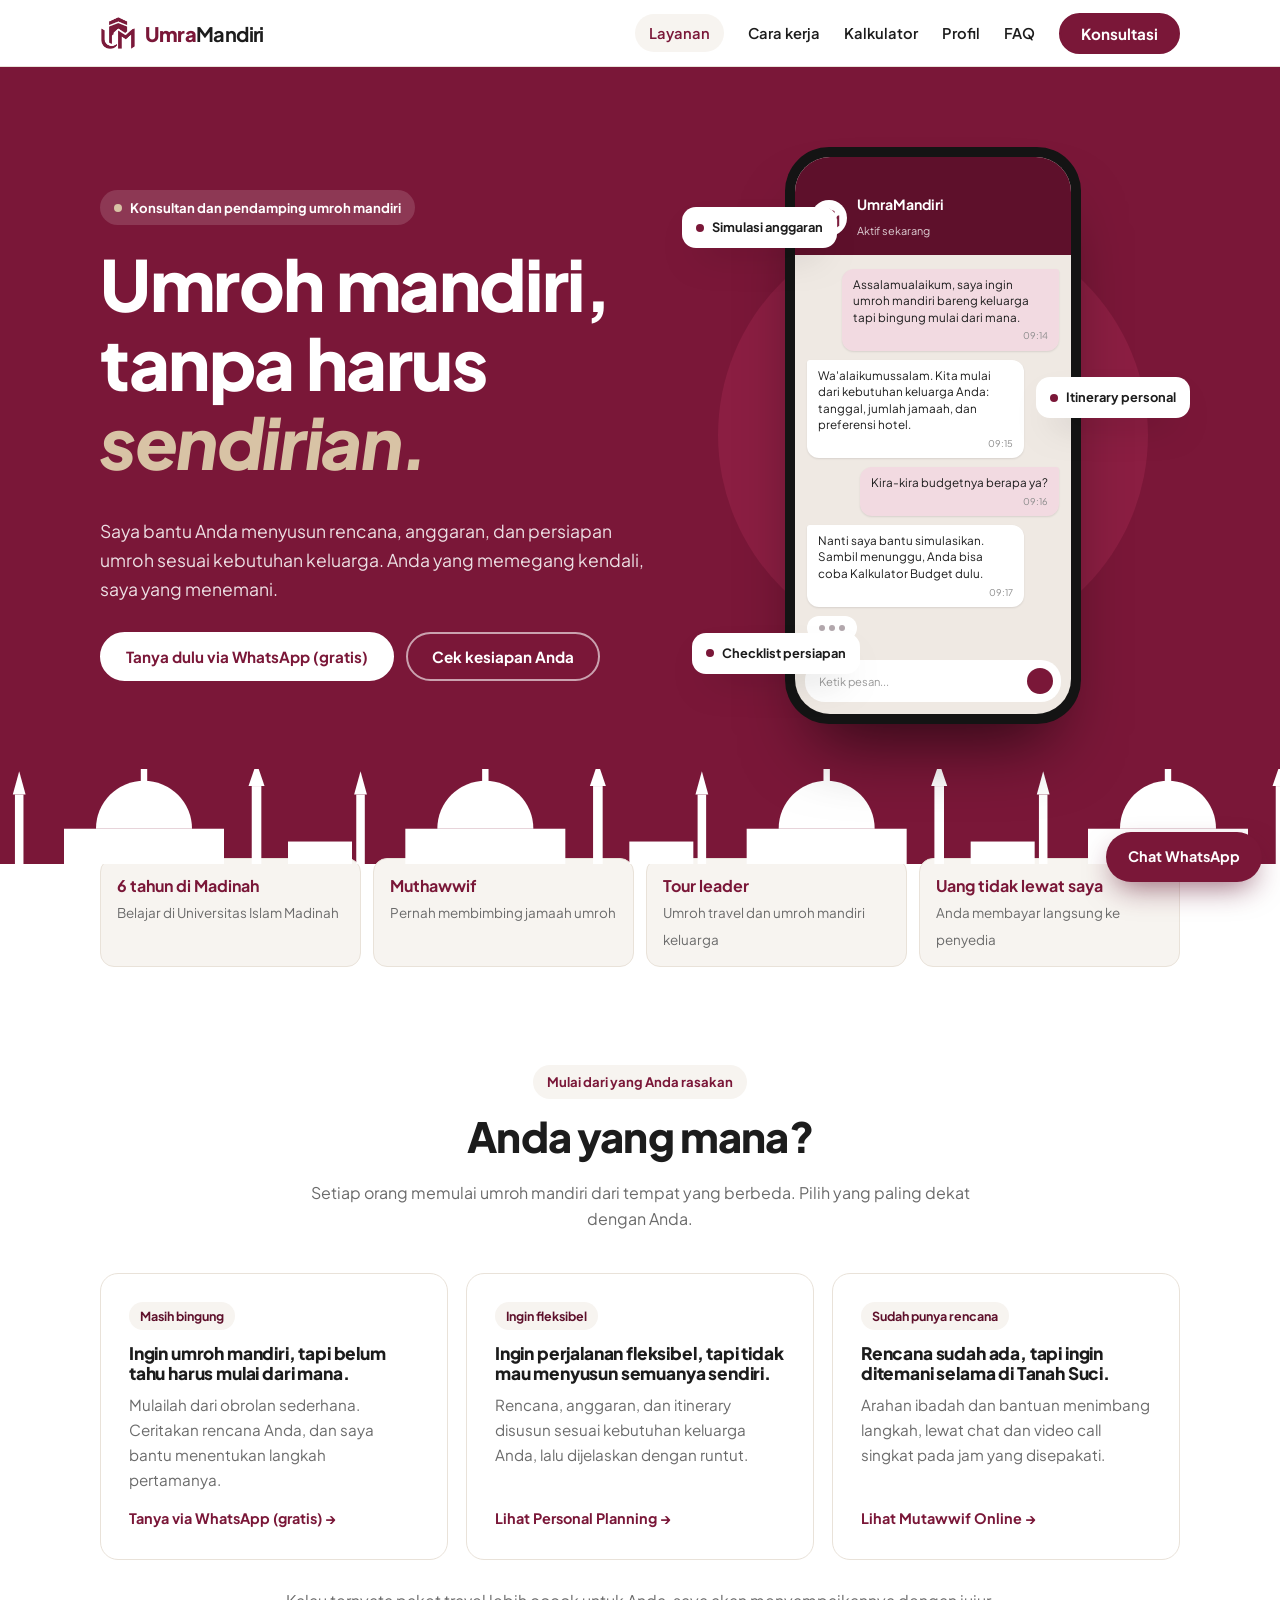
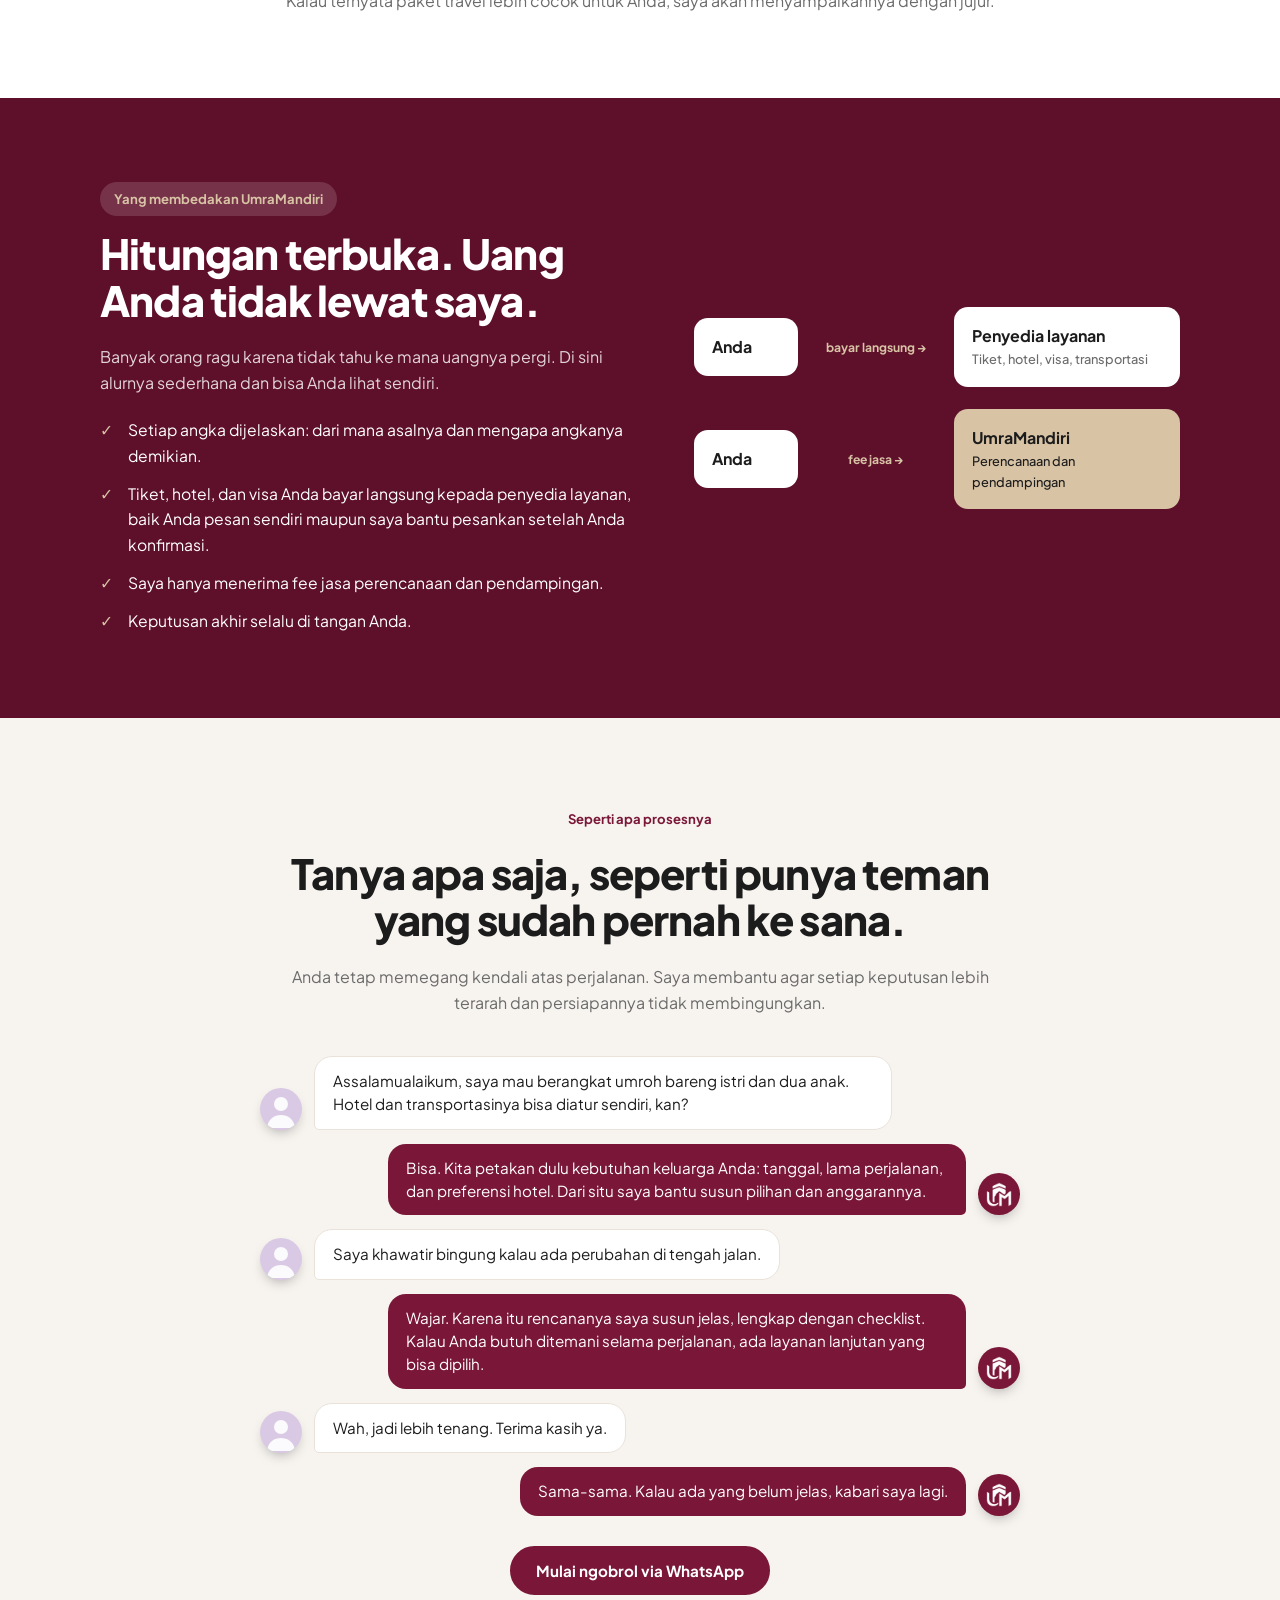
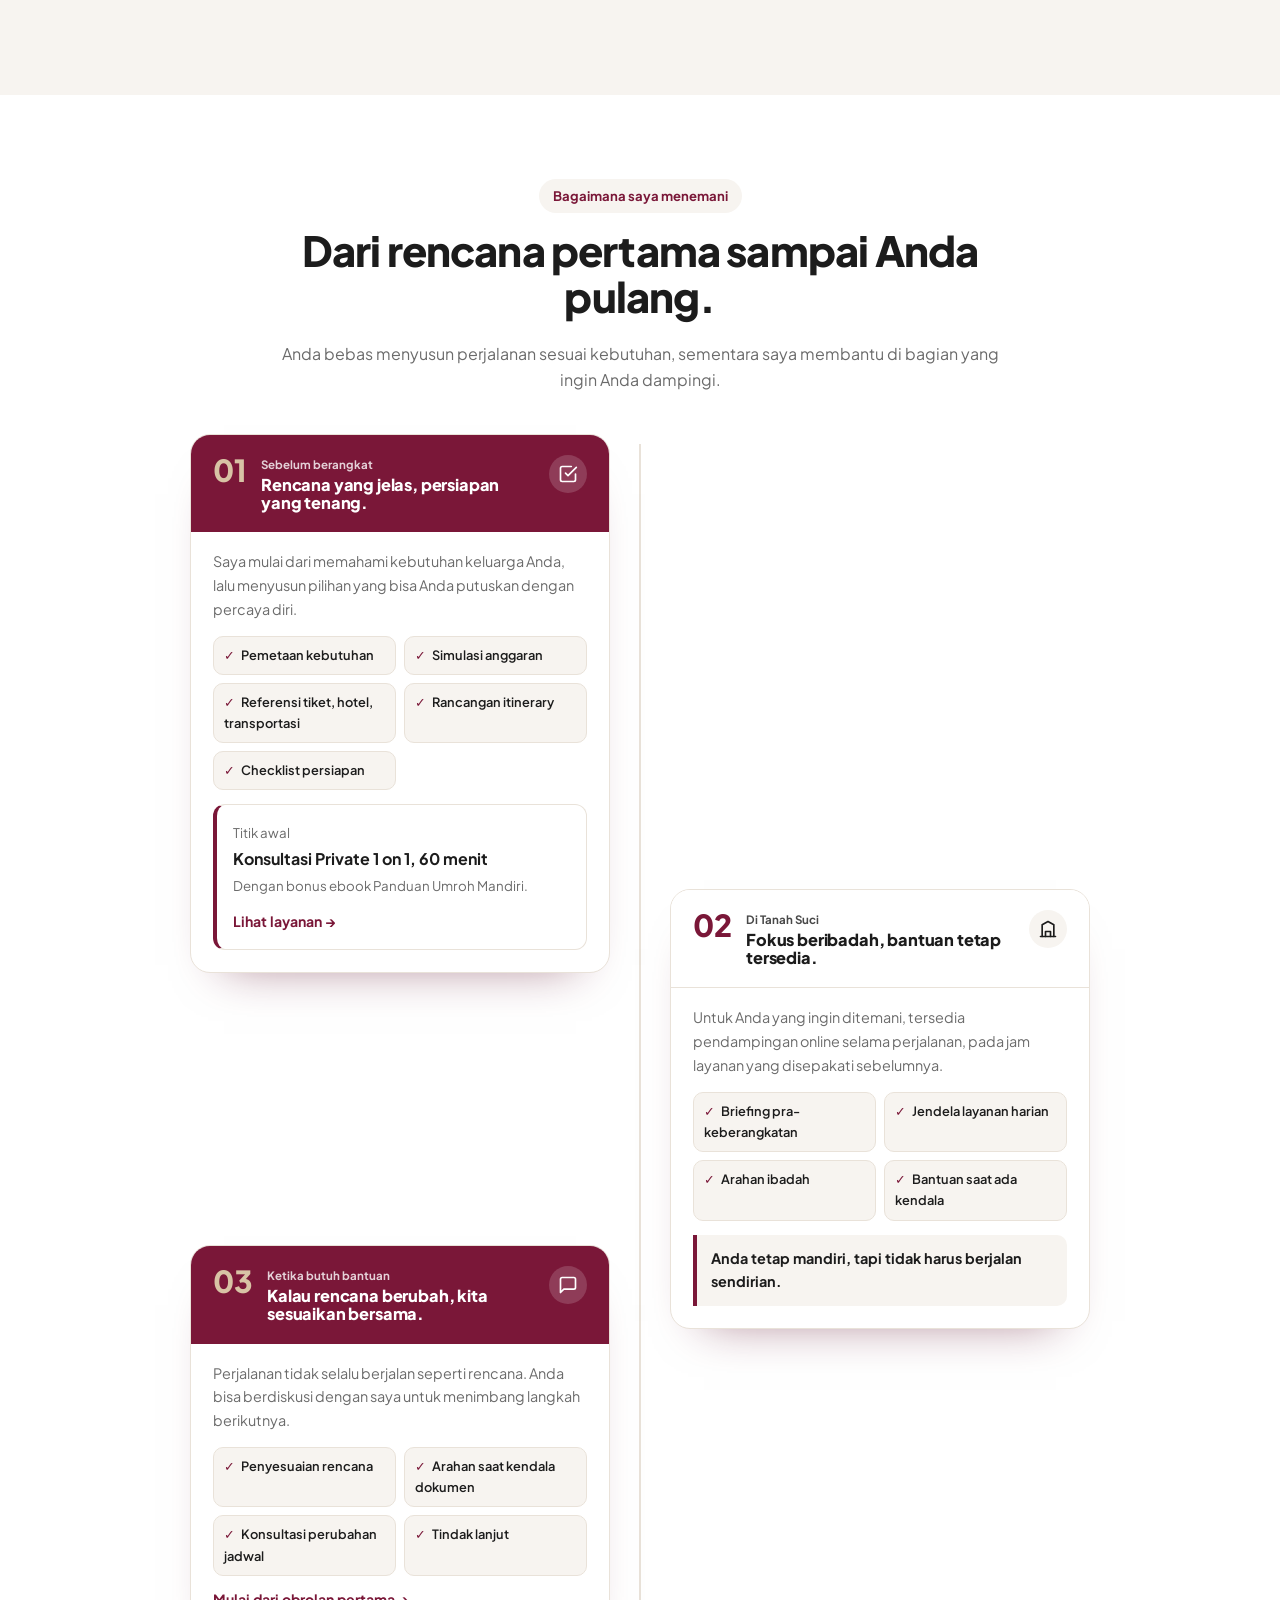
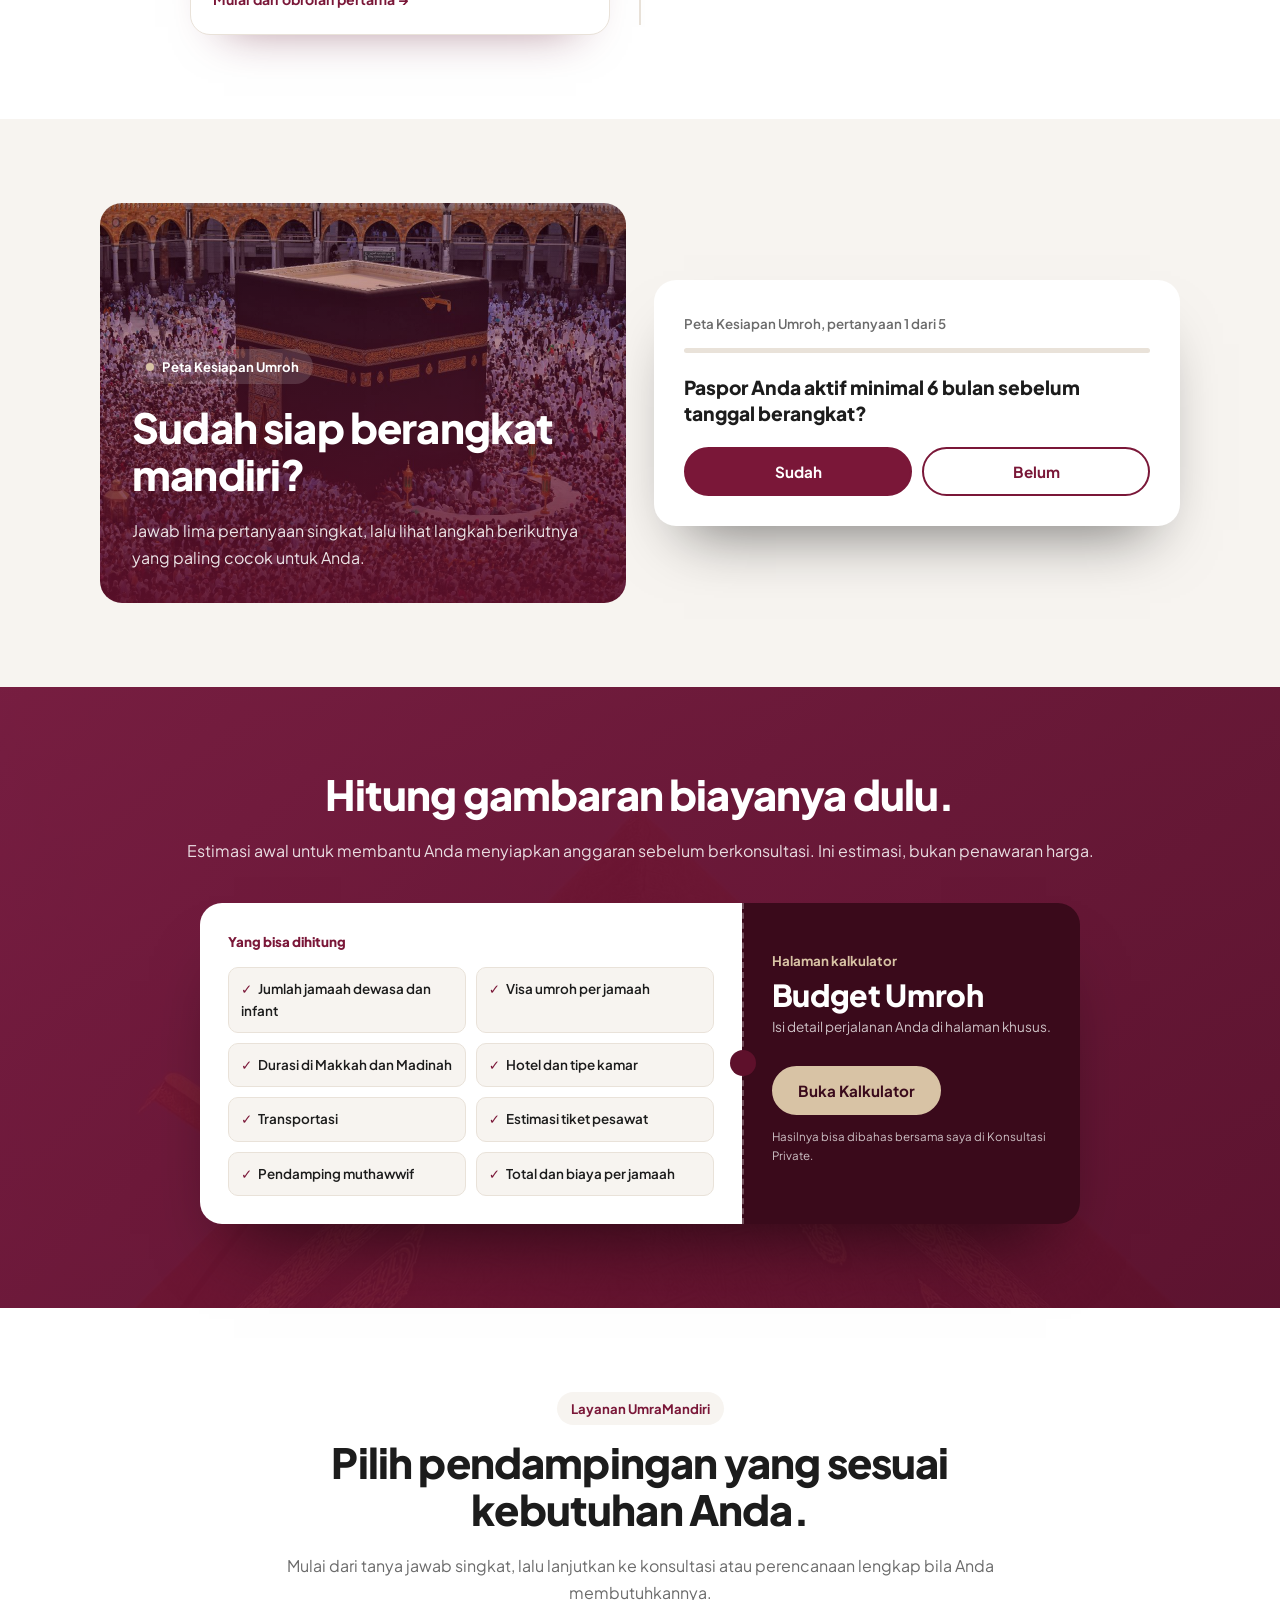
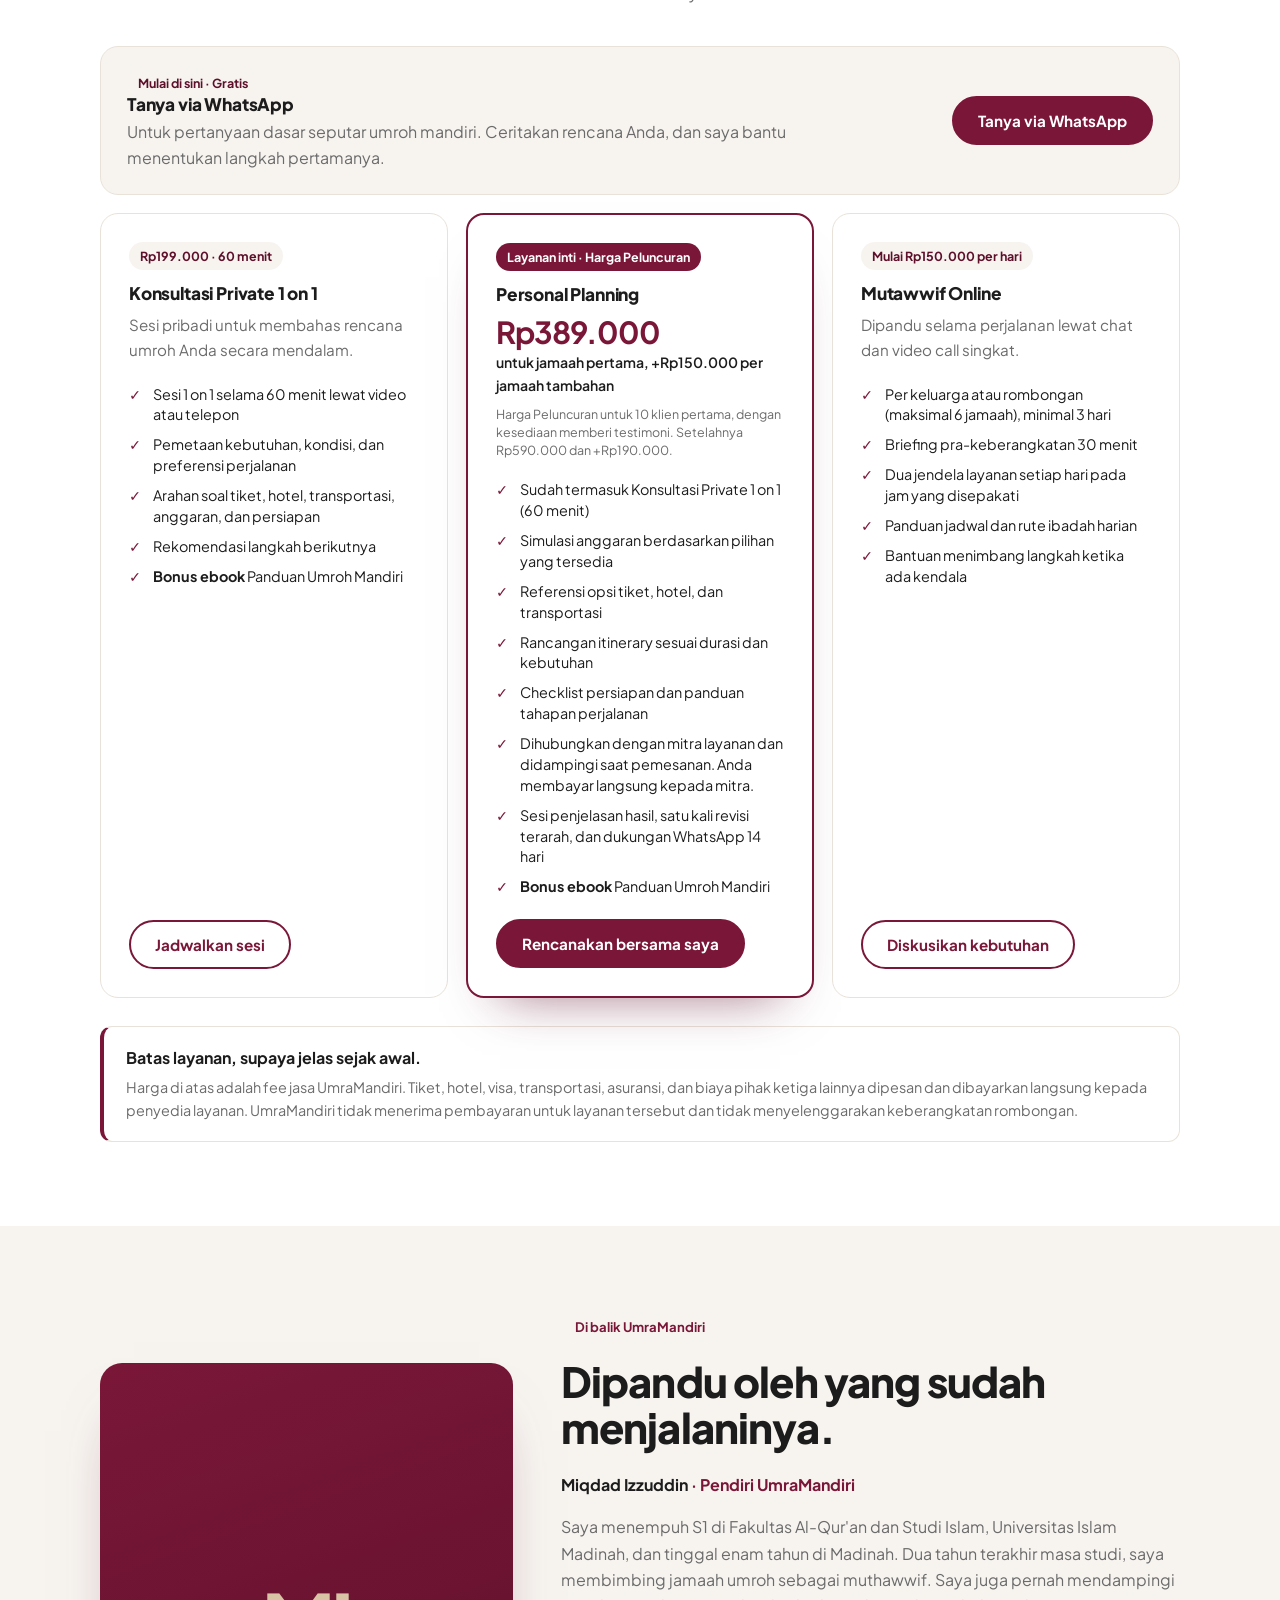
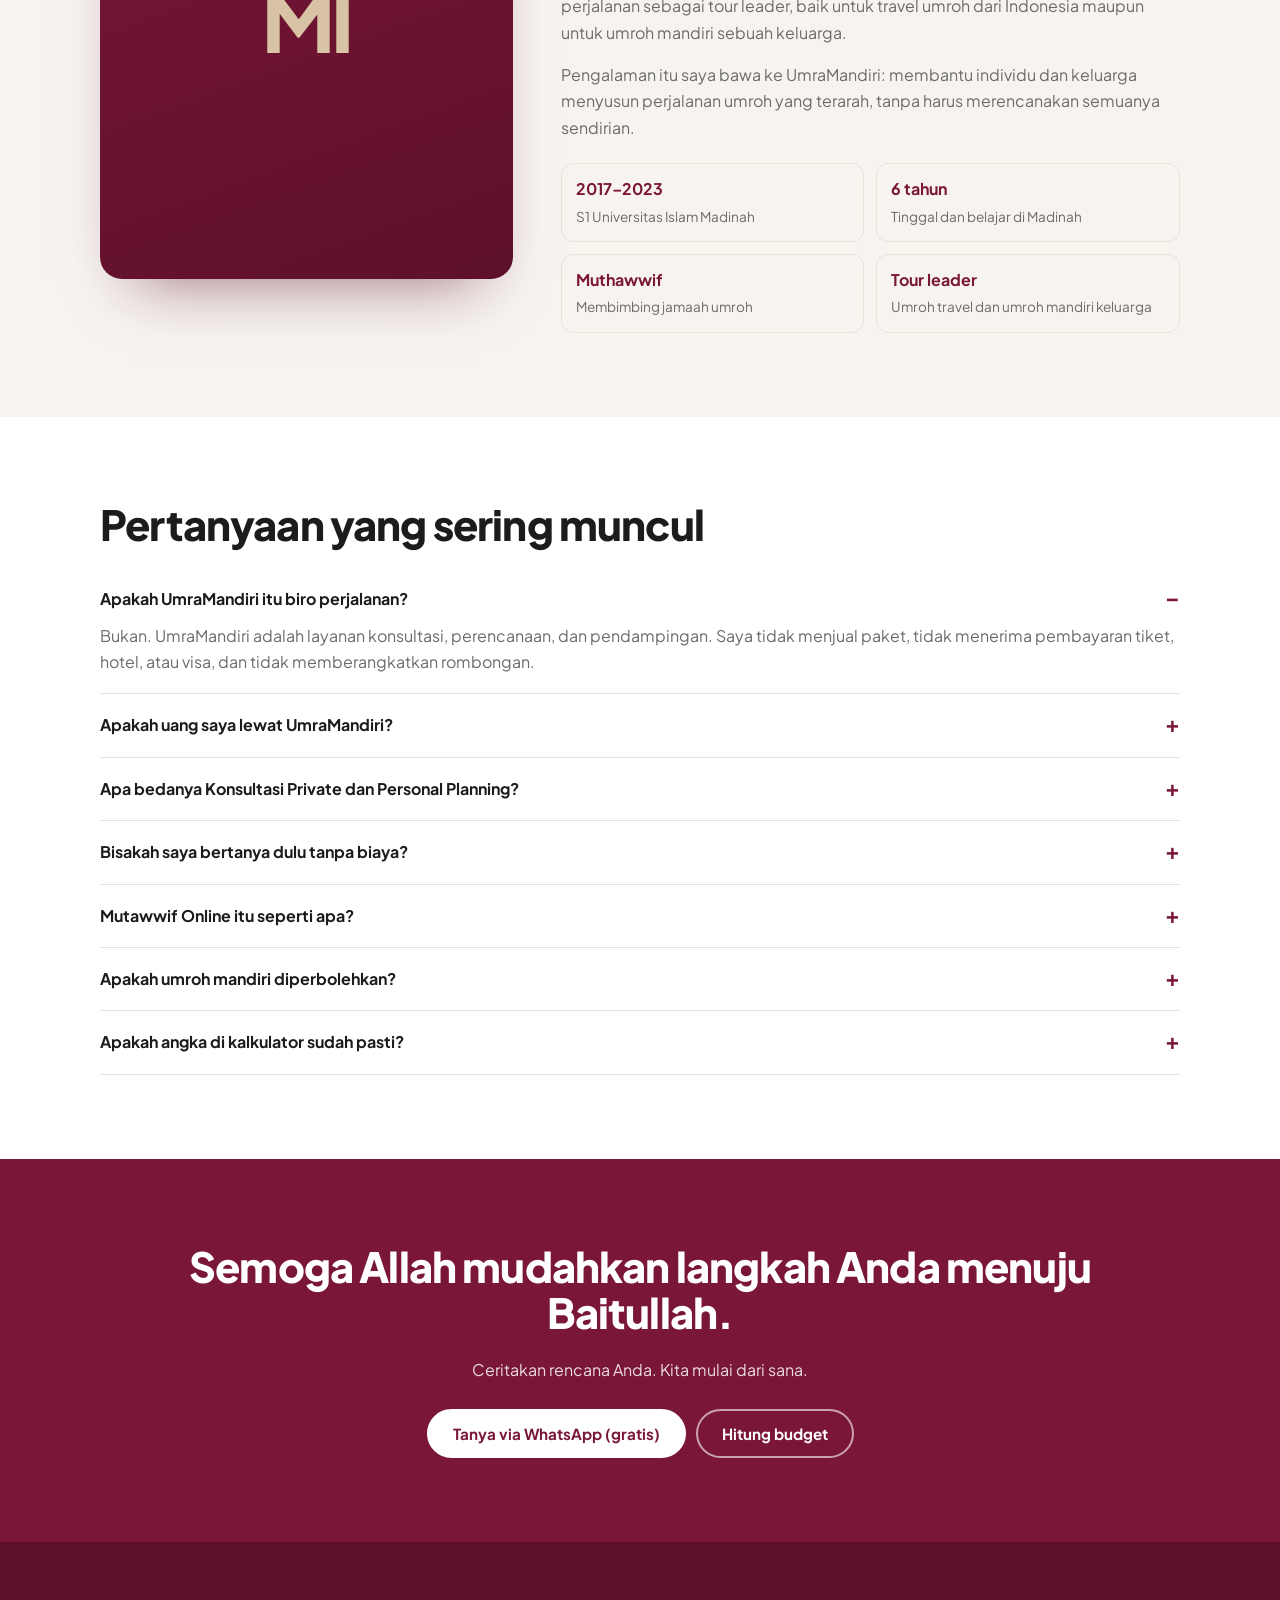
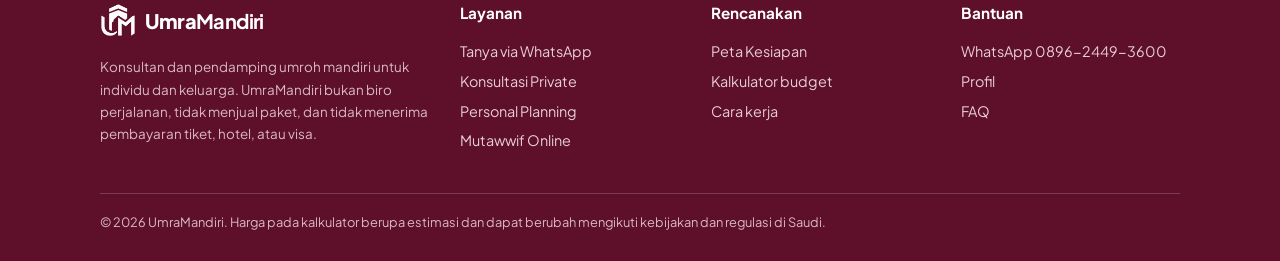
==== commit b6662e28: "Add files via upload" ====
--- a/index.html
+++ b/index.html
@@ -59,7 +59,7 @@
 <p>Banyak orang ragu karena tidak tahu ke mana uangnya pergi. Di sini alurnya sederhana dan bisa Anda lihat sendiri.</p>
 <ul class="ckw">
 <li>Setiap angka dijelaskan: dari mana asalnya dan mengapa angkanya demikian.</li>
-<li>Tiket, hotel, dan visa Anda bayar langsung kepada penyedia layanan.</li>
+<li>Tiket, hotel, dan visa Anda bayar langsung kepada penyedia layanan, baik Anda pesan sendiri maupun saya bantu pesankan setelah Anda konfirmasi.</li>
 <li>Saya hanya menerima fee jasa perencanaan dan pendampingan.</li>
 <li>Keputusan akhir selalu di tangan Anda.</li>
 </ul>
@@ -89,7 +89,7 @@
 <div class="td"><small>Halaman kalkulator</small><h3>Budget Umroh</h3><p>Isi detail perjalanan Anda di halaman khusus.</p><p style="margin:14px 0 0"><a class="btn sand" href="kalkulator.html">Buka Kalkulator</a></p><p style="font-size:.72rem;margin-top:12px">Hasilnya bisa dibahas bersama saya di Konsultasi Private.</p></div></div></div></section>
 
 <!-- 8. LAYANAN -->
-<section id="layanan"><div class="wrap"><div class="sech"><span class="eyebrow">Layanan UmraMandiri</span><h2>Mulai dari mana saja, naik kapan saja.</h2><p>Pilih tingkat bantuan yang Anda butuhkan. Anda bisa mulai dari yang paling ringan dan menambah pendampingan kapan pun diperlukan.</p></div>
+<section id="layanan"><div class="wrap"><div class="sech"><span class="eyebrow">Layanan UmraMandiri</span><h2>Pilih pendampingan yang sesuai kebutuhan Anda.</h2><p>Mulai dari tanya jawab singkat, lalu lanjutkan ke konsultasi atau perencanaan lengkap bila Anda membutuhkannya.</p></div>
 
 <div class="entry item"><div><span class="price">Mulai di sini &middot; Gratis</span><h3>Tanya via WhatsApp</h3><p>Untuk pertanyaan dasar seputar umroh mandiri. Ceritakan rencana Anda, dan saya bantu menentukan langkah pertamanya.</p></div><a class="btn" href="https://wa.me/6289624493600?text=Assalamualaikum%2C%20saya%20ingin%20konsultasi%20umroh%20mandiri">Tanya via WhatsApp</a></div>
 
@@ -123,17 +123,15 @@
 <p>Saya menempuh S1 di Fakultas Al-Qur'an dan Studi Islam, Universitas Islam Madinah, dan tinggal enam tahun di Madinah. Dua tahun terakhir masa studi, saya membimbing jamaah umroh sebagai muthawwif. Saya juga pernah mendampingi perjalanan sebagai tour leader, baik untuk travel umroh dari Indonesia maupun untuk umroh mandiri sebuah keluarga.</p>
 <p>Pengalaman itu saya bawa ke UmraMandiri: membantu individu dan keluarga menyusun perjalanan umroh yang terarah, tanpa harus merencanakan semuanya sendirian.</p>
 <ul class="pfl"><li><b>2017&ndash;2023</b><span>S1 Universitas Islam Madinah</span></li><li><b>6 tahun</b><span>Tinggal dan belajar di Madinah</span></li><li><b>Muthawwif</b><span>Membimbing jamaah umroh</span></li><li><b>Tour leader</b><span>Umroh travel dan umroh mandiri keluarga</span></li></ul>
-<p class="pnow">Saat ini juga menjabat Kepala Bidang Kepesantrenan di sebuah pondok pesantren di Magetan, Jawa Timur.</p>
 </div></div></section>
 
 <!-- 10. FAQ -->
 <section id="faq"><div class="wrap">
 <h2>Pertanyaan yang sering muncul</h2>
 <details open><summary>Apakah UmraMandiri itu biro perjalanan?</summary><p>Bukan. UmraMandiri adalah layanan konsultasi, perencanaan, dan pendampingan. Saya tidak menjual paket, tidak menerima pembayaran tiket, hotel, atau visa, dan tidak memberangkatkan rombongan.</p></details>
-<details><summary>Apakah uang saya lewat UmraMandiri?</summary><p>Tidak. Pembayaran tiket, hotel, visa, dan transportasi dilakukan langsung kepada penyedia layanan. Anda hanya membayar fee jasa perencanaan dan pendampingan kepada UmraMandiri.</p></details>
+<details><summary>Apakah uang saya lewat UmraMandiri?</summary><p>Tidak. Pembayaran tiket, hotel, visa, dan transportasi dilakukan langsung kepada penyedia layanan. Pemesanan bisa Anda lakukan sendiri, atau saya bantu pesankan setelah ada konfirmasi dari Anda. Dalam kedua kasus, pembayarannya tetap langsung ke penyedia. Kepada UmraMandiri, Anda hanya membayar fee jasa perencanaan dan pendampingan.</p></details>
 <details><summary>Apa bedanya Konsultasi Private dan Personal Planning?</summary><p>Konsultasi Private adalah satu sesi 60 menit untuk arahan dan pertanyaan Anda. Personal Planning sudah mencakup sesi itu, ditambah simulasi anggaran, itinerary, checklist, dan pendampingan saat pemesanan.</p></details>
 <details><summary>Bisakah saya bertanya dulu tanpa biaya?</summary><p>Bisa. Lewat WhatsApp, Anda dapat bertanya soal hal-hal dasar tentang umroh mandiri tanpa biaya.</p></details>
-<details><summary>Siapa yang memesan tiket dan hotel?</summary><p>Anda memesan dan membayar langsung kepada penyedia layanan. Saya membantu memilih opsi yang sesuai, menghubungkan Anda ke mitra, dan mendampingi prosesnya, tetapi tidak menerima pembayaran atas nama penyedia.</p></details>
 <details><summary>Mutawwif Online itu seperti apa?</summary><p>Pendampingan online lewat chat dan video call singkat pada jam layanan yang disepakati. Layanan ini tidak mencakup pendampingan fisik di lokasi atau penanganan darurat medis dan hukum.</p></details>
 <details><summary>Apakah umroh mandiri diperbolehkan?</summary><p>Ya. UU No. 14 Tahun 2025 mengakui umroh mandiri untuk perorangan atau keluarga inti, dengan syarat yang perlu dipenuhi, termasuk paspor, tiket, visa, dan bukti pembelian layanan.</p></details>
 <details><summary>Apakah angka di kalkulator sudah pasti?</summary><p>Belum. Itu estimasi untuk membantu perencanaan. Harga final dapat berubah mengikuti tanggal, ketersediaan, kurs, serta kebijakan dan regulasi di Saudi, dan ditetapkan oleh masing-masing penyedia layanan.</p></details>
--- a/css/styles.css
+++ b/css/styles.css
@@ -175,7 +175,8 @@
 .cr.c .bub{background:#fff;border:1px solid var(--line);color:var(--ink);border-bottom-left-radius:5px}
 .cr.u .bub{background:var(--p);color:#fff;border-bottom-right-radius:5px}
 .avs{width:42px;height:42px;border-radius:50%;flex:none;display:grid;place-items:center;overflow:hidden;box-shadow:0 6px 14px -6px rgba(0,0,0,.4)}
-.tl3{position:relative;max-width:900px;margin:0 auto;display:grid;gap:24px}
+.tl3{position:relative;max-width:900px;margin:0 auto;display:grid;gap:0}
+.tl3 .phs+.phs{margin-top:-84px}
 .tl3:before{content:"";position:absolute;left:50%;top:10px;bottom:10px;width:2px;background:var(--line);transform:translateX(-50%)}
 .phs{background:#fff;border:1px solid var(--line);border-radius:20px;overflow:hidden;box-shadow:0 26px 46px -34px rgba(94,16,43,.55);width:calc(50% - 30px);position:relative}
 .phs:nth-child(even){margin-left:auto}
@@ -204,7 +205,7 @@
 .btn.sand{background:var(--sand);border-color:var(--sand);color:#3a0a1b}.btn.sand:hover{background:#fff;border-color:#fff}
 .rv{opacity:0;transform:translateY(14px);transition:opacity .6s,transform .6s}.rv.in{opacity:1;transform:none}
 @media(max-width:860px){.h2g{grid-template-columns:1fr}.hero2{padding:44px 0 110px}.stage{margin-top:14px}.fl.a{left:0}.fl.b{right:0}
-.tl3:before{left:14px}.phs{width:calc(100% - 38px);margin-left:38px!important}.phs:before,.phs:nth-child(even):before{left:-33px;right:auto}.tick{grid-template-columns:1fr}.td{border-left:0;border-top:2px dashed rgba(255,255,255,.28)}.td:before{left:50%;top:-14px;transform:translateX(-50%)}.ck2,.ck{grid-template-columns:1fr}}
+.tl3{gap:16px}.tl3 .phs+.phs{margin-top:0}.tl3:before{left:14px}.phs{width:calc(100% - 38px);margin-left:38px!important}.phs:before,.phs:nth-child(even):before{left:-33px;right:auto}.tick{grid-template-columns:1fr}.td{border-left:0;border-top:2px dashed rgba(255,255,255,.28)}.td:before{left:50%;top:-14px;transform:translateX(-50%)}.ck2,.ck{grid-template-columns:1fr}}
 @media(prefers-reduced-motion:reduce){.m,.typing{animation:none;opacity:1}.fl{animation:none}}
 
 /* ===== Logo, foto, kuis mandiri ===== */
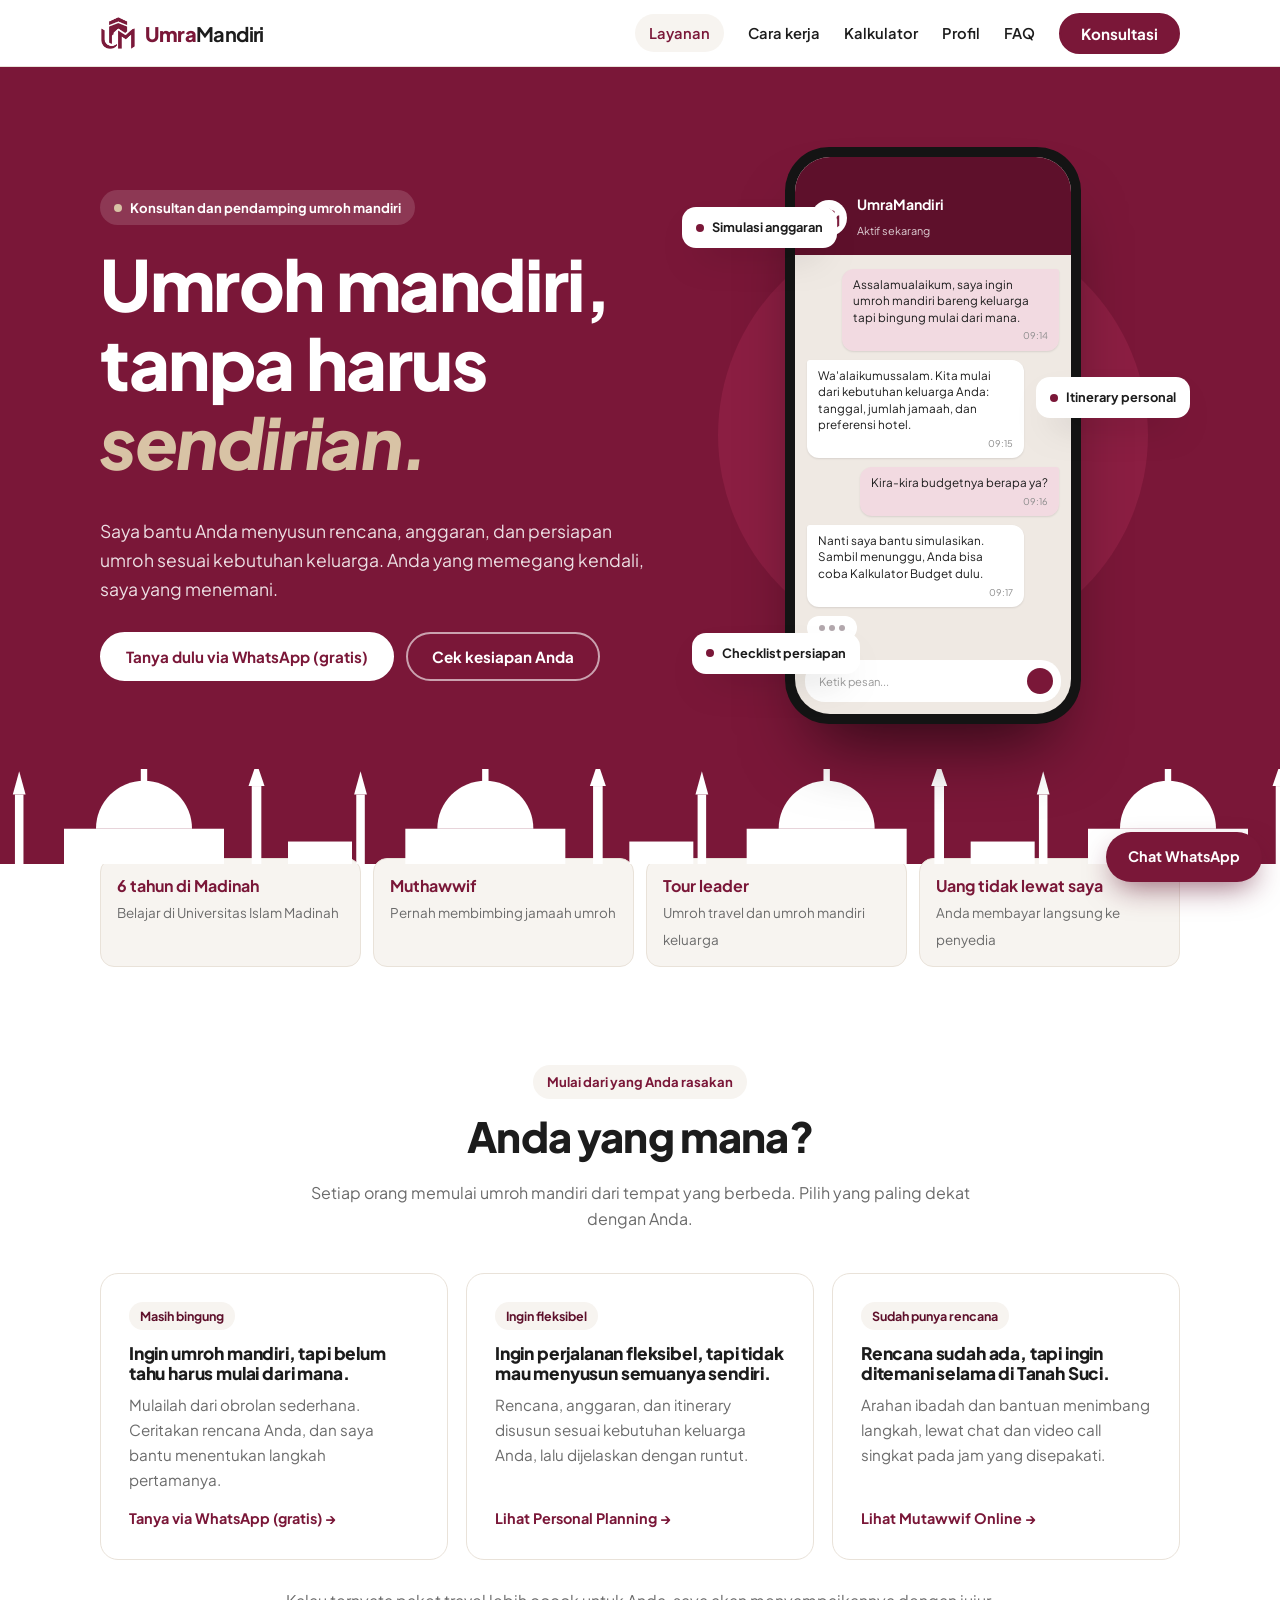
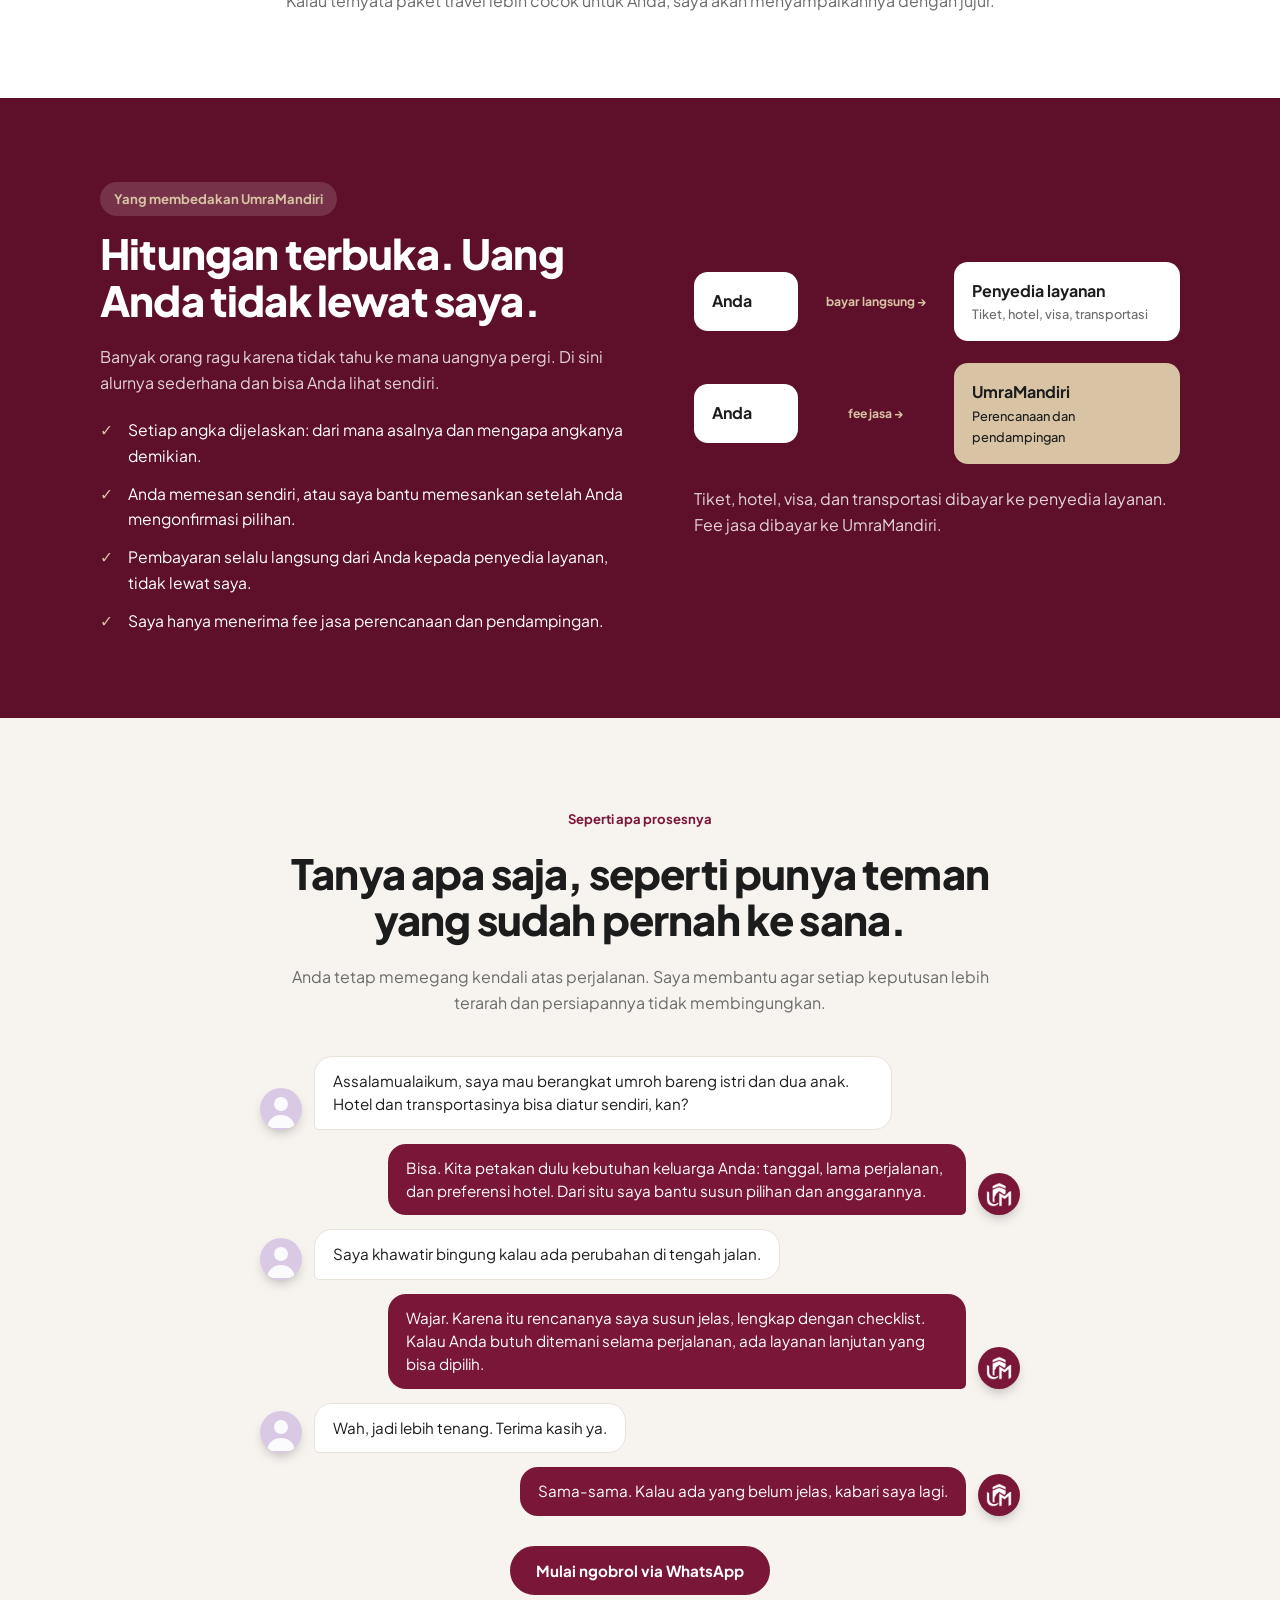
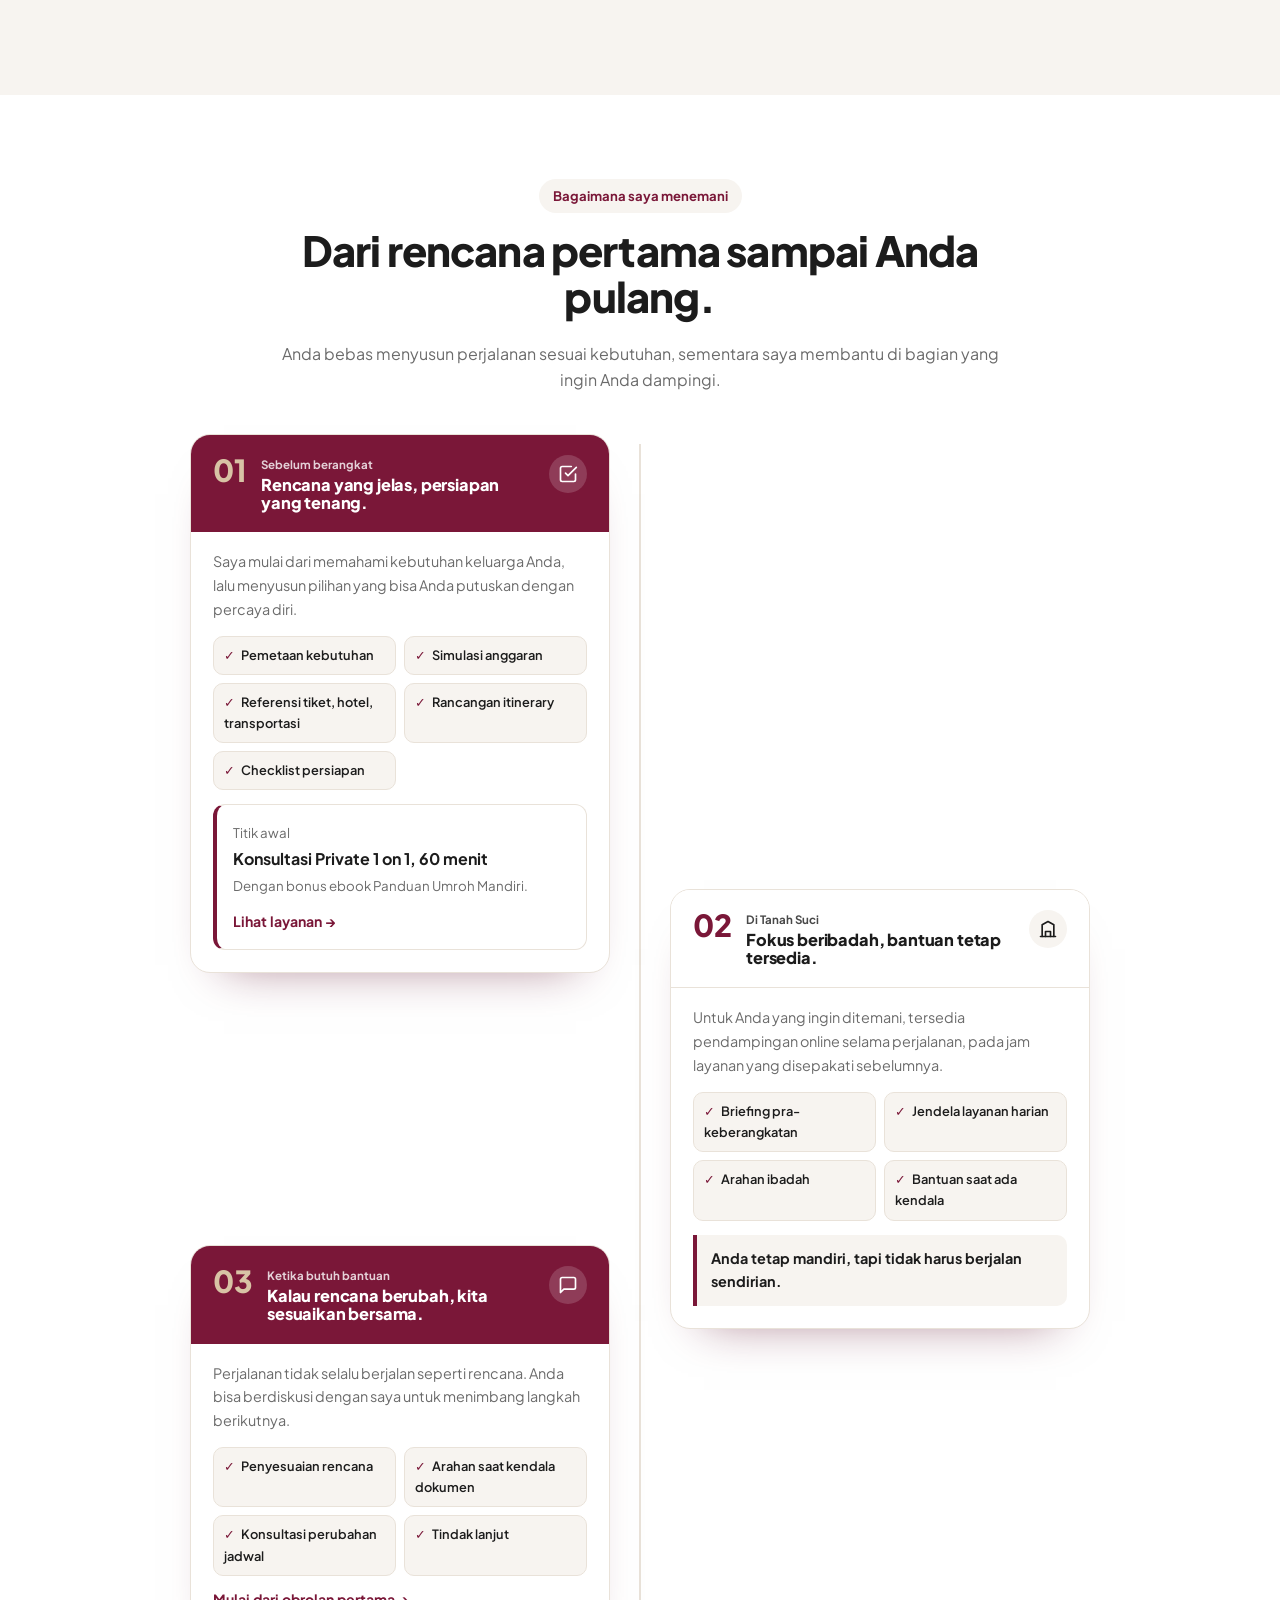
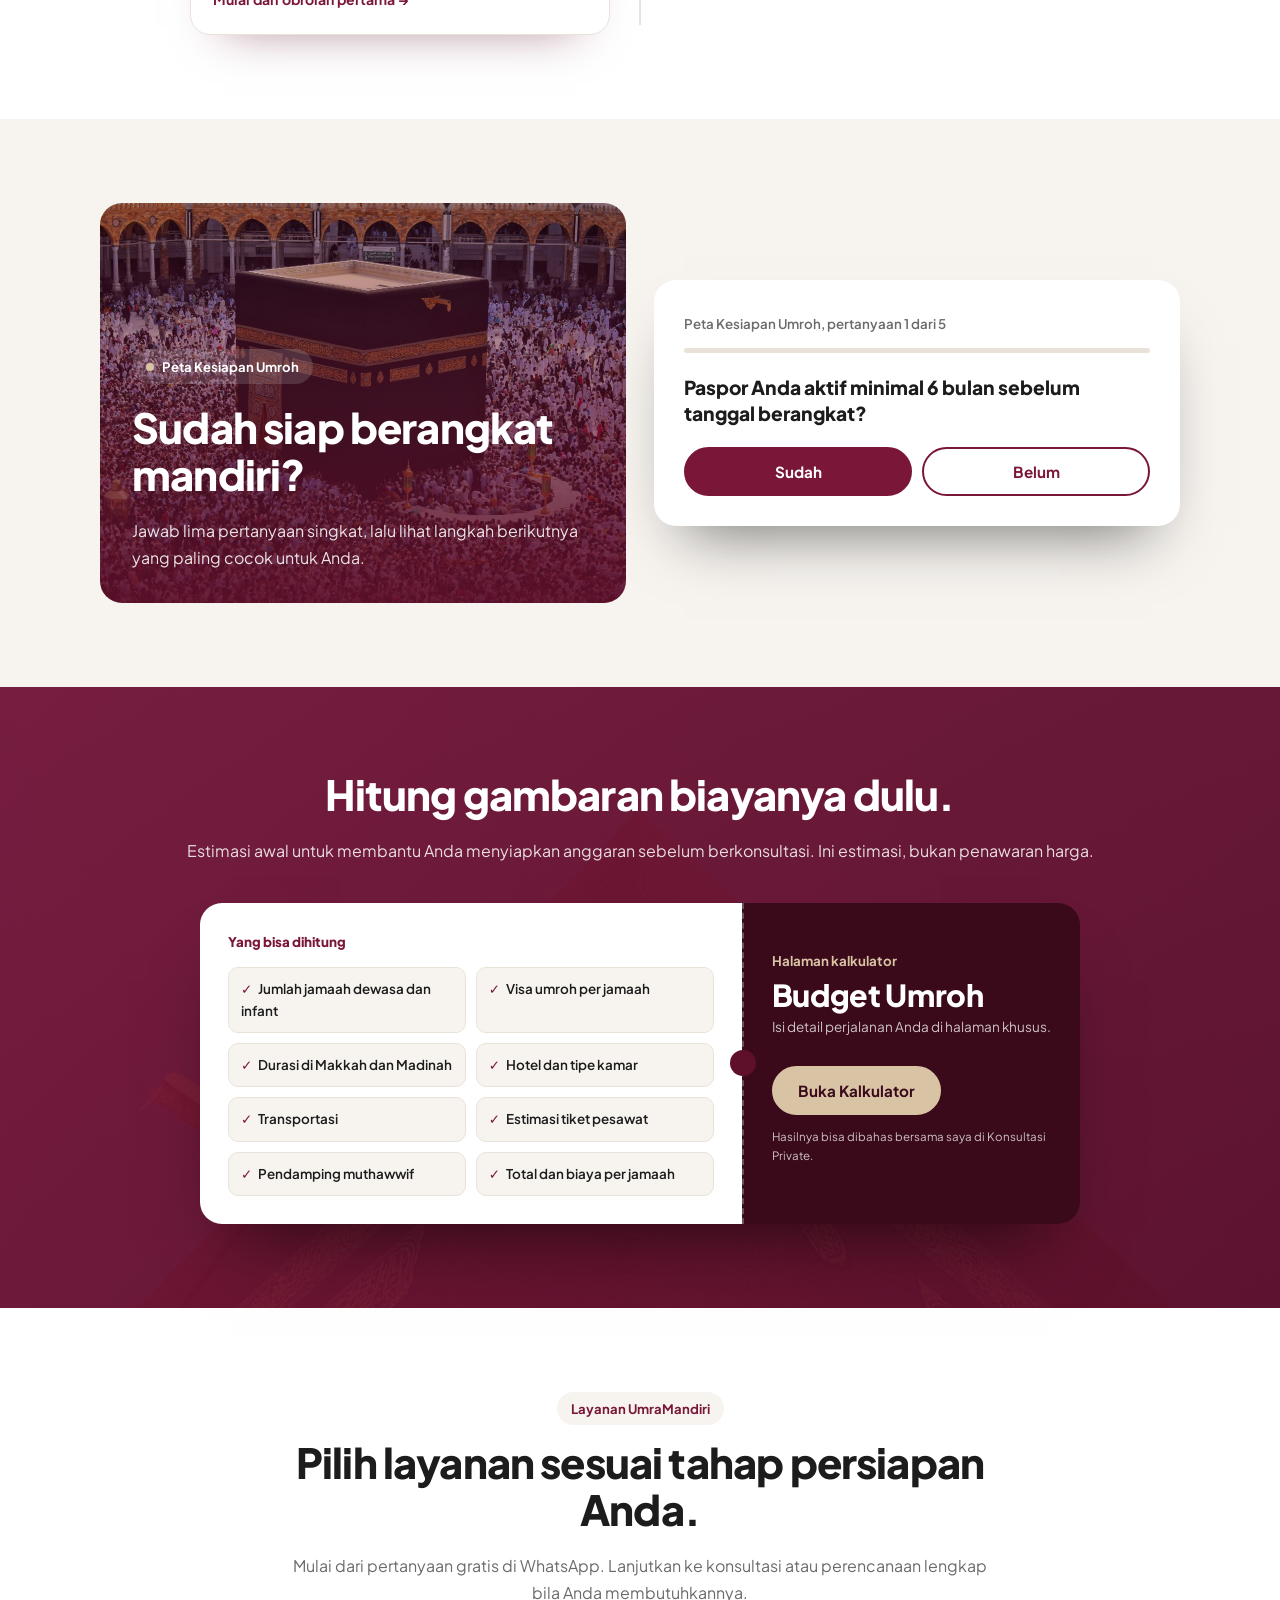
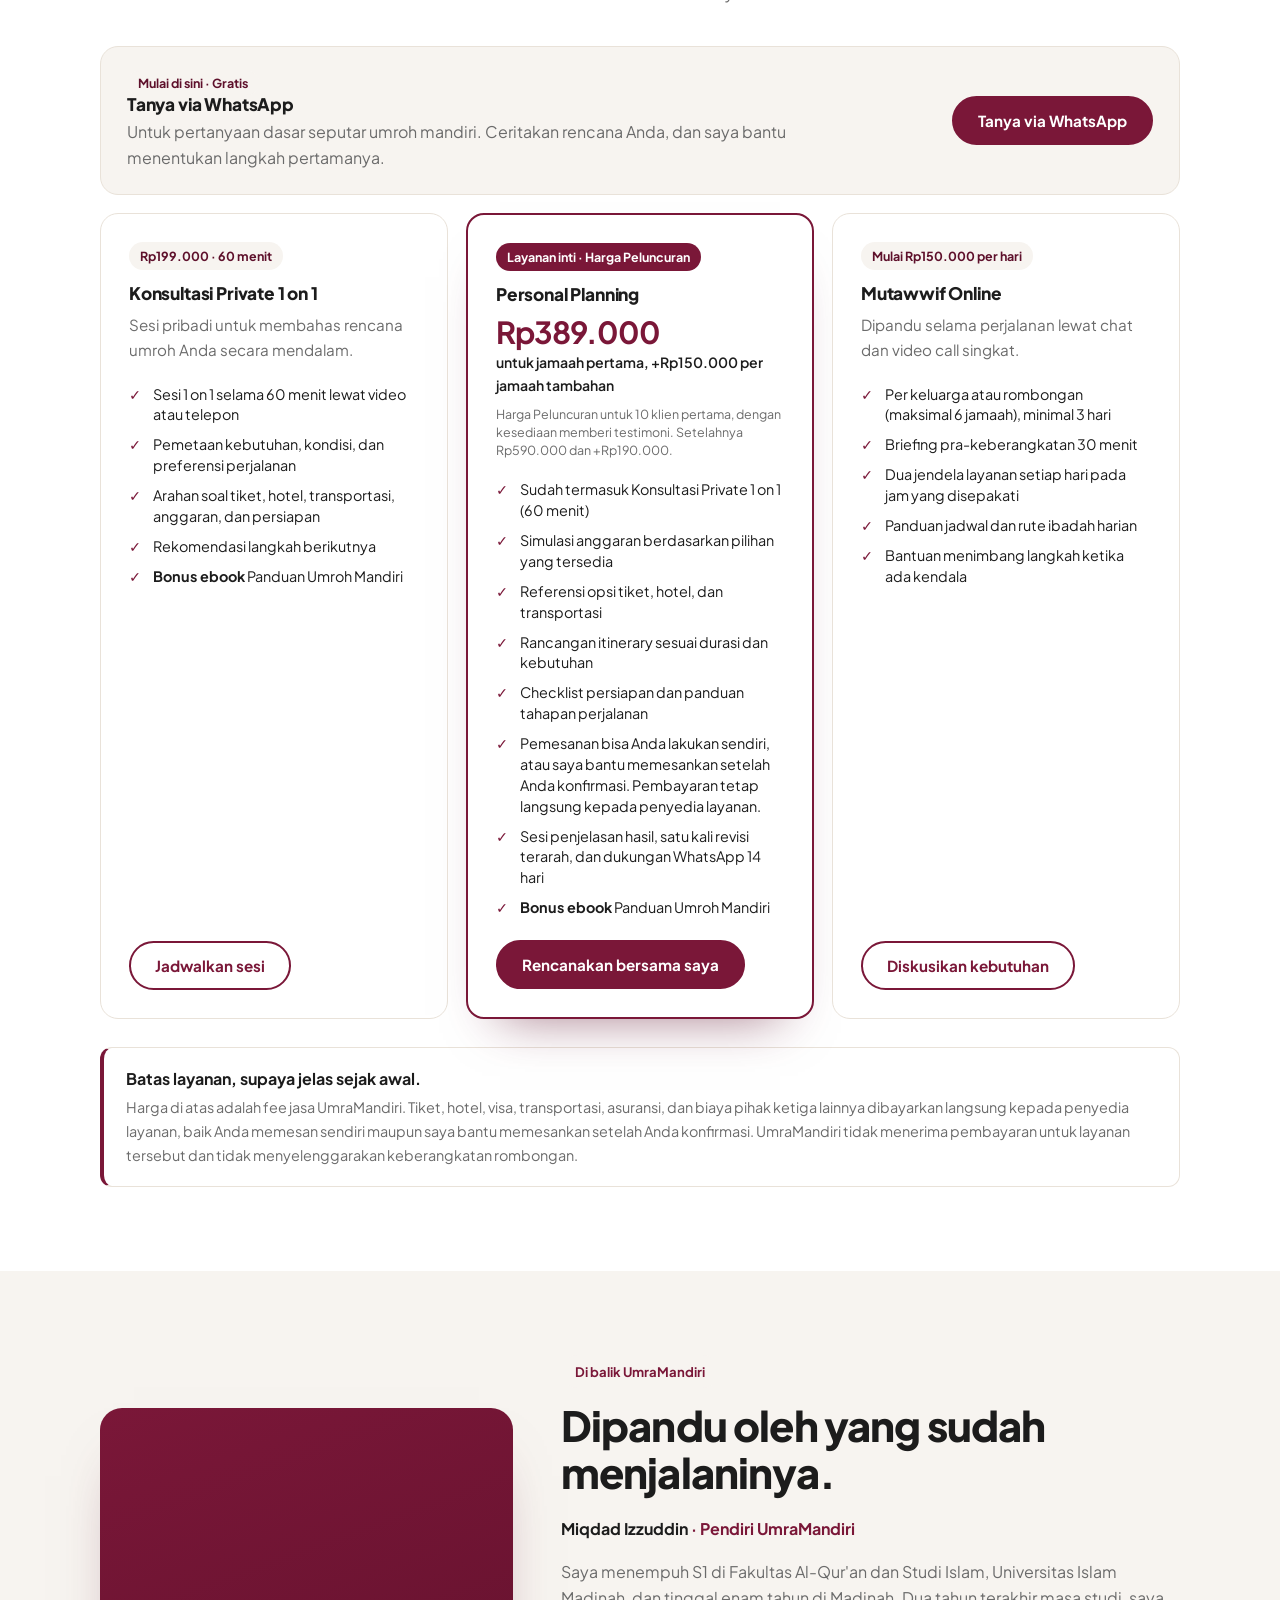
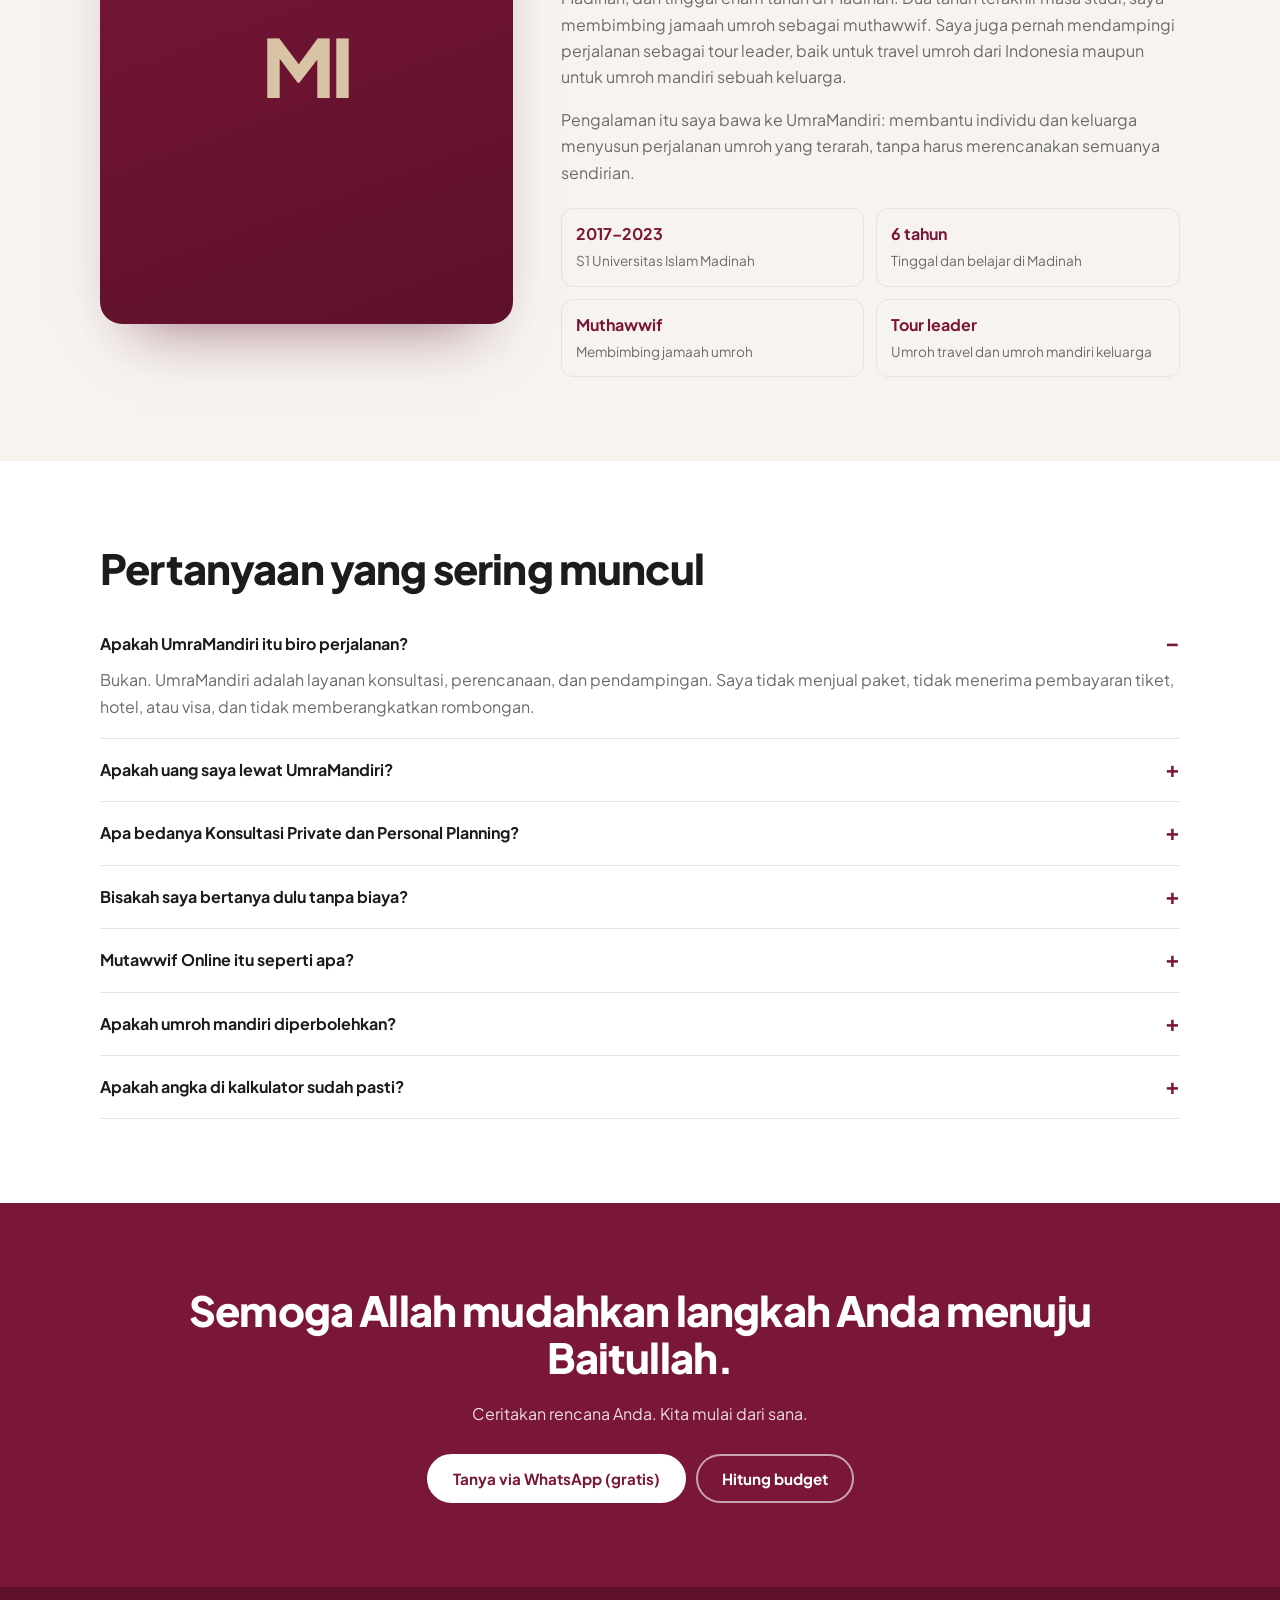
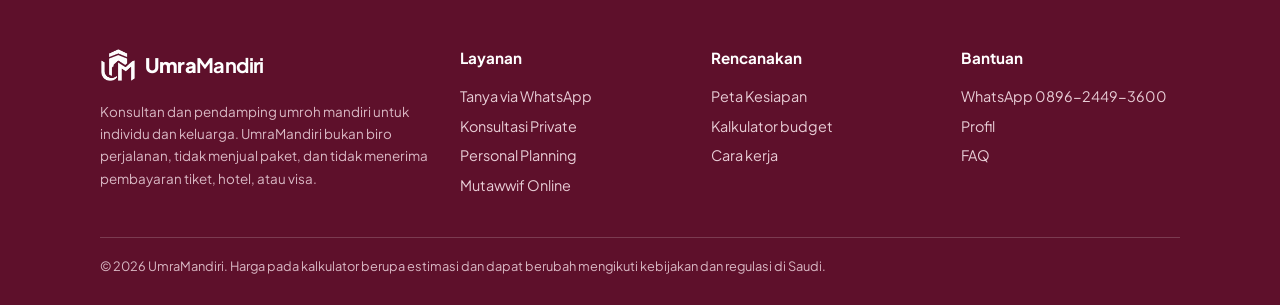
==== commit 8bc02c48: "Add files via upload" ====
--- a/index.html
+++ b/index.html
@@ -59,14 +59,15 @@
 <p>Banyak orang ragu karena tidak tahu ke mana uangnya pergi. Di sini alurnya sederhana dan bisa Anda lihat sendiri.</p>
 <ul class="ckw">
 <li>Setiap angka dijelaskan: dari mana asalnya dan mengapa angkanya demikian.</li>
-<li>Tiket, hotel, dan visa Anda bayar langsung kepada penyedia layanan, baik Anda pesan sendiri maupun saya bantu pesankan setelah Anda konfirmasi.</li>
+<li>Anda memesan sendiri, atau saya bantu memesankan setelah Anda mengonfirmasi pilihan.</li>
+<li>Pembayaran selalu langsung dari Anda kepada penyedia layanan, tidak lewat saya.</li>
 <li>Saya hanya menerima fee jasa perencanaan dan pendampingan.</li>
-<li>Keputusan akhir selalu di tangan Anda.</li>
 </ul>
 </div>
 <div class="mflow" role="img" aria-label="Alur pembayaran: Anda membayar tiket, hotel, dan visa langsung kepada penyedia layanan, dan membayar fee jasa kepada UmraMandiri.">
 <div class="mrow"><div class="mn">Anda</div><div class="ma"><span>bayar langsung</span></div><div class="mn"><b>Penyedia layanan</b><small>Tiket, hotel, visa, transportasi</small></div></div>
 <div class="mrow"><div class="mn">Anda</div><div class="ma"><span>fee jasa</span></div><div class="mn me"><b>UmraMandiri</b><small>Perencanaan dan pendampingan</small></div></div>
+<p class="mnote">Tiket, hotel, visa, dan transportasi dibayar ke penyedia layanan. Fee jasa dibayar ke UmraMandiri.</p>
 </div>
 </div></section>
 
@@ -89,7 +90,7 @@
 <div class="td"><small>Halaman kalkulator</small><h3>Budget Umroh</h3><p>Isi detail perjalanan Anda di halaman khusus.</p><p style="margin:14px 0 0"><a class="btn sand" href="kalkulator.html">Buka Kalkulator</a></p><p style="font-size:.72rem;margin-top:12px">Hasilnya bisa dibahas bersama saya di Konsultasi Private.</p></div></div></div></section>
 
 <!-- 8. LAYANAN -->
-<section id="layanan"><div class="wrap"><div class="sech"><span class="eyebrow">Layanan UmraMandiri</span><h2>Pilih pendampingan yang sesuai kebutuhan Anda.</h2><p>Mulai dari tanya jawab singkat, lalu lanjutkan ke konsultasi atau perencanaan lengkap bila Anda membutuhkannya.</p></div>
+<section id="layanan"><div class="wrap"><div class="sech"><span class="eyebrow">Layanan UmraMandiri</span><h2>Pilih layanan sesuai tahap persiapan Anda.</h2><p>Mulai dari pertanyaan gratis di WhatsApp. Lanjutkan ke konsultasi atau perencanaan lengkap bila Anda membutuhkannya.</p></div>
 
 <div class="entry item"><div><span class="price">Mulai di sini &middot; Gratis</span><h3>Tanya via WhatsApp</h3><p>Untuk pertanyaan dasar seputar umroh mandiri. Ceritakan rencana Anda, dan saya bantu menentukan langkah pertamanya.</p></div><a class="btn" href="https://wa.me/6289624493600?text=Assalamualaikum%2C%20saya%20ingin%20konsultasi%20umroh%20mandiri">Tanya via WhatsApp</a></div>
 
@@ -101,7 +102,7 @@
 
 <div class="svc item main"><span class="price pm">Layanan inti &middot; Harga Peluncuran</span><h3>Personal Planning</h3>
 <div class="pbox"><b>Rp389.000</b><span>untuk jamaah pertama, +Rp150.000 per jamaah tambahan</span><small>Harga Peluncuran untuk 10 klien pertama, dengan kesediaan memberi testimoni. Setelahnya Rp590.000 dan +Rp190.000.</small></div>
-<ul class="ck1"><li>Sudah termasuk Konsultasi Private 1 on 1 (60 menit)</li><li>Simulasi anggaran berdasarkan pilihan yang tersedia</li><li>Referensi opsi tiket, hotel, dan transportasi</li><li>Rancangan itinerary sesuai durasi dan kebutuhan</li><li>Checklist persiapan dan panduan tahapan perjalanan</li><li>Dihubungkan dengan mitra layanan dan didampingi saat pemesanan. Anda membayar langsung kepada mitra.</li><li>Sesi penjelasan hasil, satu kali revisi terarah, dan dukungan WhatsApp 14 hari</li><li><b>Bonus ebook</b> Panduan Umroh Mandiri</li></ul>
+<ul class="ck1"><li>Sudah termasuk Konsultasi Private 1 on 1 (60 menit)</li><li>Simulasi anggaran berdasarkan pilihan yang tersedia</li><li>Referensi opsi tiket, hotel, dan transportasi</li><li>Rancangan itinerary sesuai durasi dan kebutuhan</li><li>Checklist persiapan dan panduan tahapan perjalanan</li><li>Pemesanan bisa Anda lakukan sendiri, atau saya bantu memesankan setelah Anda konfirmasi. Pembayaran tetap langsung kepada penyedia layanan.</li><li>Sesi penjelasan hasil, satu kali revisi terarah, dan dukungan WhatsApp 14 hari</li><li><b>Bonus ebook</b> Panduan Umroh Mandiri</li></ul>
 <a class="btn" href="https://wa.me/6289624493600?text=Assalamualaikum%2C%20saya%20tertarik%20dengan%20Personal%20Planning">Rencanakan bersama saya</a></div>
 
 <div class="svc item"><span class="price">Mulai Rp150.000 per hari</span><h3>Mutawwif Online</h3><p class="sp">Dipandu selama perjalanan lewat chat dan video call singkat.</p>
@@ -110,7 +111,7 @@
 <a class="btn ghost" href="https://wa.me/6289624493600?text=Assalamualaikum%2C%20saya%20ingin%20berdiskusi%20tentang%20Mutawwif%20Online">Diskusikan kebutuhan</a></div>
 </div>
 
-<div class="scope"><b>Batas layanan, supaya jelas sejak awal.</b><p>Harga di atas adalah fee jasa UmraMandiri. Tiket, hotel, visa, transportasi, asuransi, dan biaya pihak ketiga lainnya dipesan dan dibayarkan langsung kepada penyedia layanan. UmraMandiri tidak menerima pembayaran untuk layanan tersebut dan tidak menyelenggarakan keberangkatan rombongan.</p></div>
+<div class="scope"><b>Batas layanan, supaya jelas sejak awal.</b><p>Harga di atas adalah fee jasa UmraMandiri. Tiket, hotel, visa, transportasi, asuransi, dan biaya pihak ketiga lainnya dibayarkan langsung kepada penyedia layanan, baik Anda memesan sendiri maupun saya bantu memesankan setelah Anda konfirmasi. UmraMandiri tidak menerima pembayaran untuk layanan tersebut dan tidak menyelenggarakan keberangkatan rombongan.</p></div>
 </div></section>
 
 <!-- 9. PROFIL -->
@@ -129,8 +130,8 @@
 <section id="faq"><div class="wrap">
 <h2>Pertanyaan yang sering muncul</h2>
 <details open><summary>Apakah UmraMandiri itu biro perjalanan?</summary><p>Bukan. UmraMandiri adalah layanan konsultasi, perencanaan, dan pendampingan. Saya tidak menjual paket, tidak menerima pembayaran tiket, hotel, atau visa, dan tidak memberangkatkan rombongan.</p></details>
-<details><summary>Apakah uang saya lewat UmraMandiri?</summary><p>Tidak. Pembayaran tiket, hotel, visa, dan transportasi dilakukan langsung kepada penyedia layanan. Pemesanan bisa Anda lakukan sendiri, atau saya bantu pesankan setelah ada konfirmasi dari Anda. Dalam kedua kasus, pembayarannya tetap langsung ke penyedia. Kepada UmraMandiri, Anda hanya membayar fee jasa perencanaan dan pendampingan.</p></details>
-<details><summary>Apa bedanya Konsultasi Private dan Personal Planning?</summary><p>Konsultasi Private adalah satu sesi 60 menit untuk arahan dan pertanyaan Anda. Personal Planning sudah mencakup sesi itu, ditambah simulasi anggaran, itinerary, checklist, dan pendampingan saat pemesanan.</p></details>
+<details><summary>Apakah uang saya lewat UmraMandiri?</summary><p>Tidak. Tiket, hotel, visa, dan transportasi Anda bayar langsung kepada penyedia layanan, baik Anda memesan sendiri maupun saya bantu memesankan setelah Anda konfirmasi. Kepada UmraMandiri, Anda hanya membayar fee jasa perencanaan dan pendampingan.</p></details>
+<details><summary>Apa bedanya Konsultasi Private dan Personal Planning?</summary><p>Konsultasi Private adalah satu sesi 60 menit untuk arahan dan pertanyaan Anda. Personal Planning sudah mencakup sesi itu, ditambah simulasi anggaran, itinerary, checklist, dan bantuan saat pemesanan.</p></details>
 <details><summary>Bisakah saya bertanya dulu tanpa biaya?</summary><p>Bisa. Lewat WhatsApp, Anda dapat bertanya soal hal-hal dasar tentang umroh mandiri tanpa biaya.</p></details>
 <details><summary>Mutawwif Online itu seperti apa?</summary><p>Pendampingan online lewat chat dan video call singkat pada jam layanan yang disepakati. Layanan ini tidak mencakup pendampingan fisik di lokasi atau penanganan darurat medis dan hukum.</p></details>
 <details><summary>Apakah umroh mandiri diperbolehkan?</summary><p>Ya. UU No. 14 Tahun 2025 mengakui umroh mandiri untuk perorangan atau keluarga inti, dengan syarat yang perlu dipenuhi, termasuk paspor, tiket, visa, dan bukti pembelian layanan.</p></details>
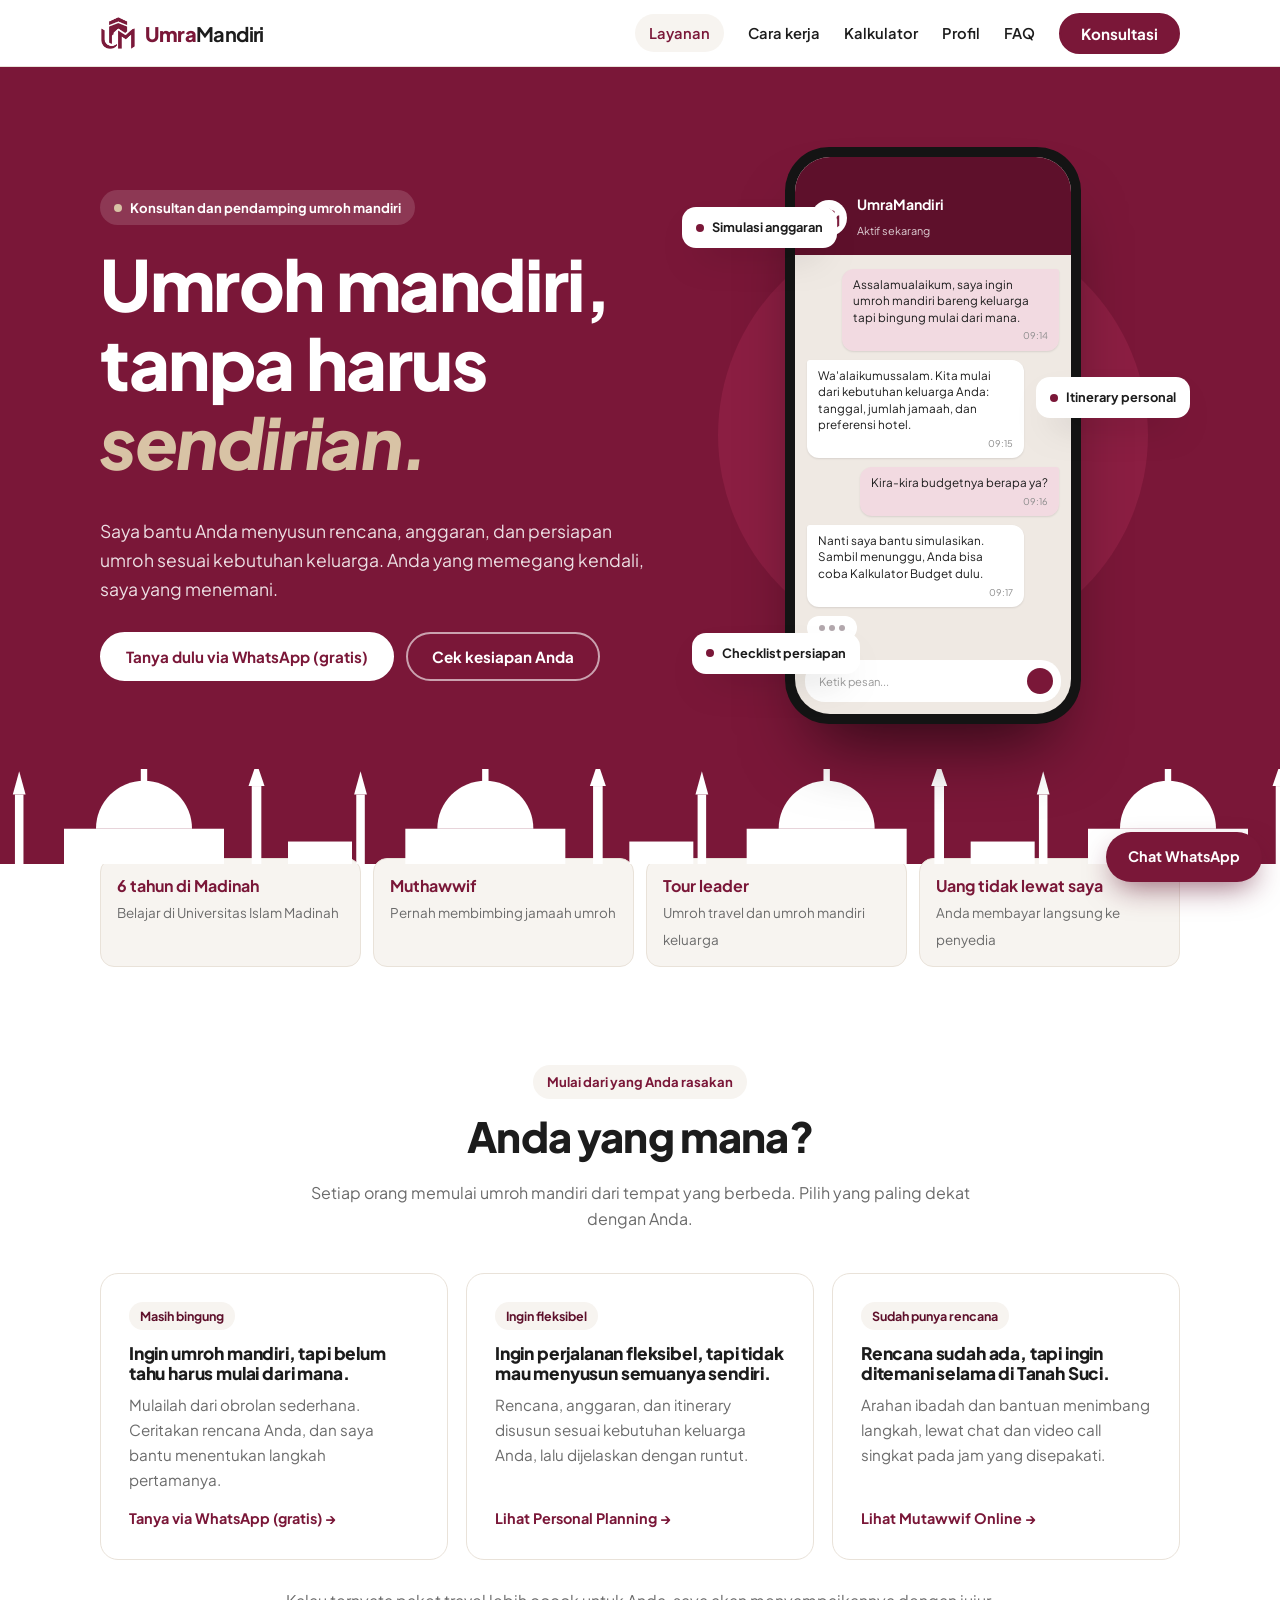
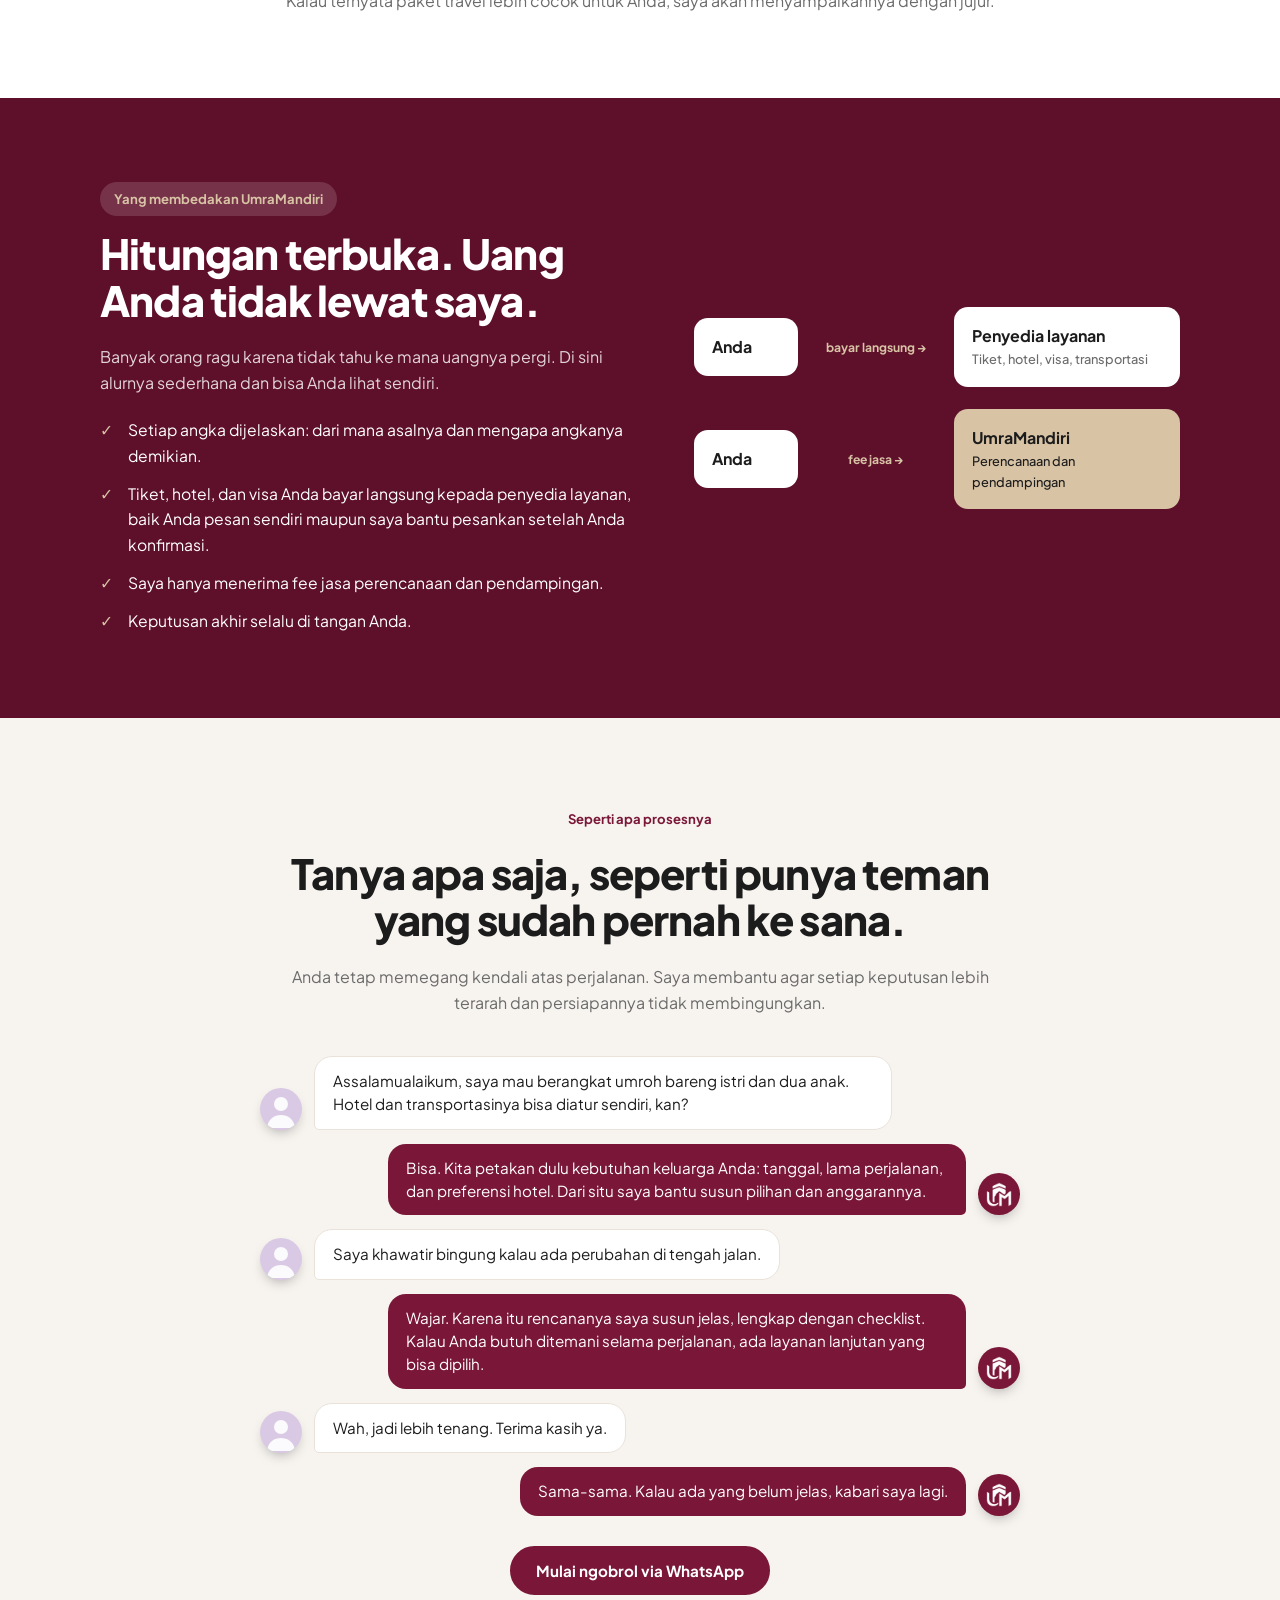
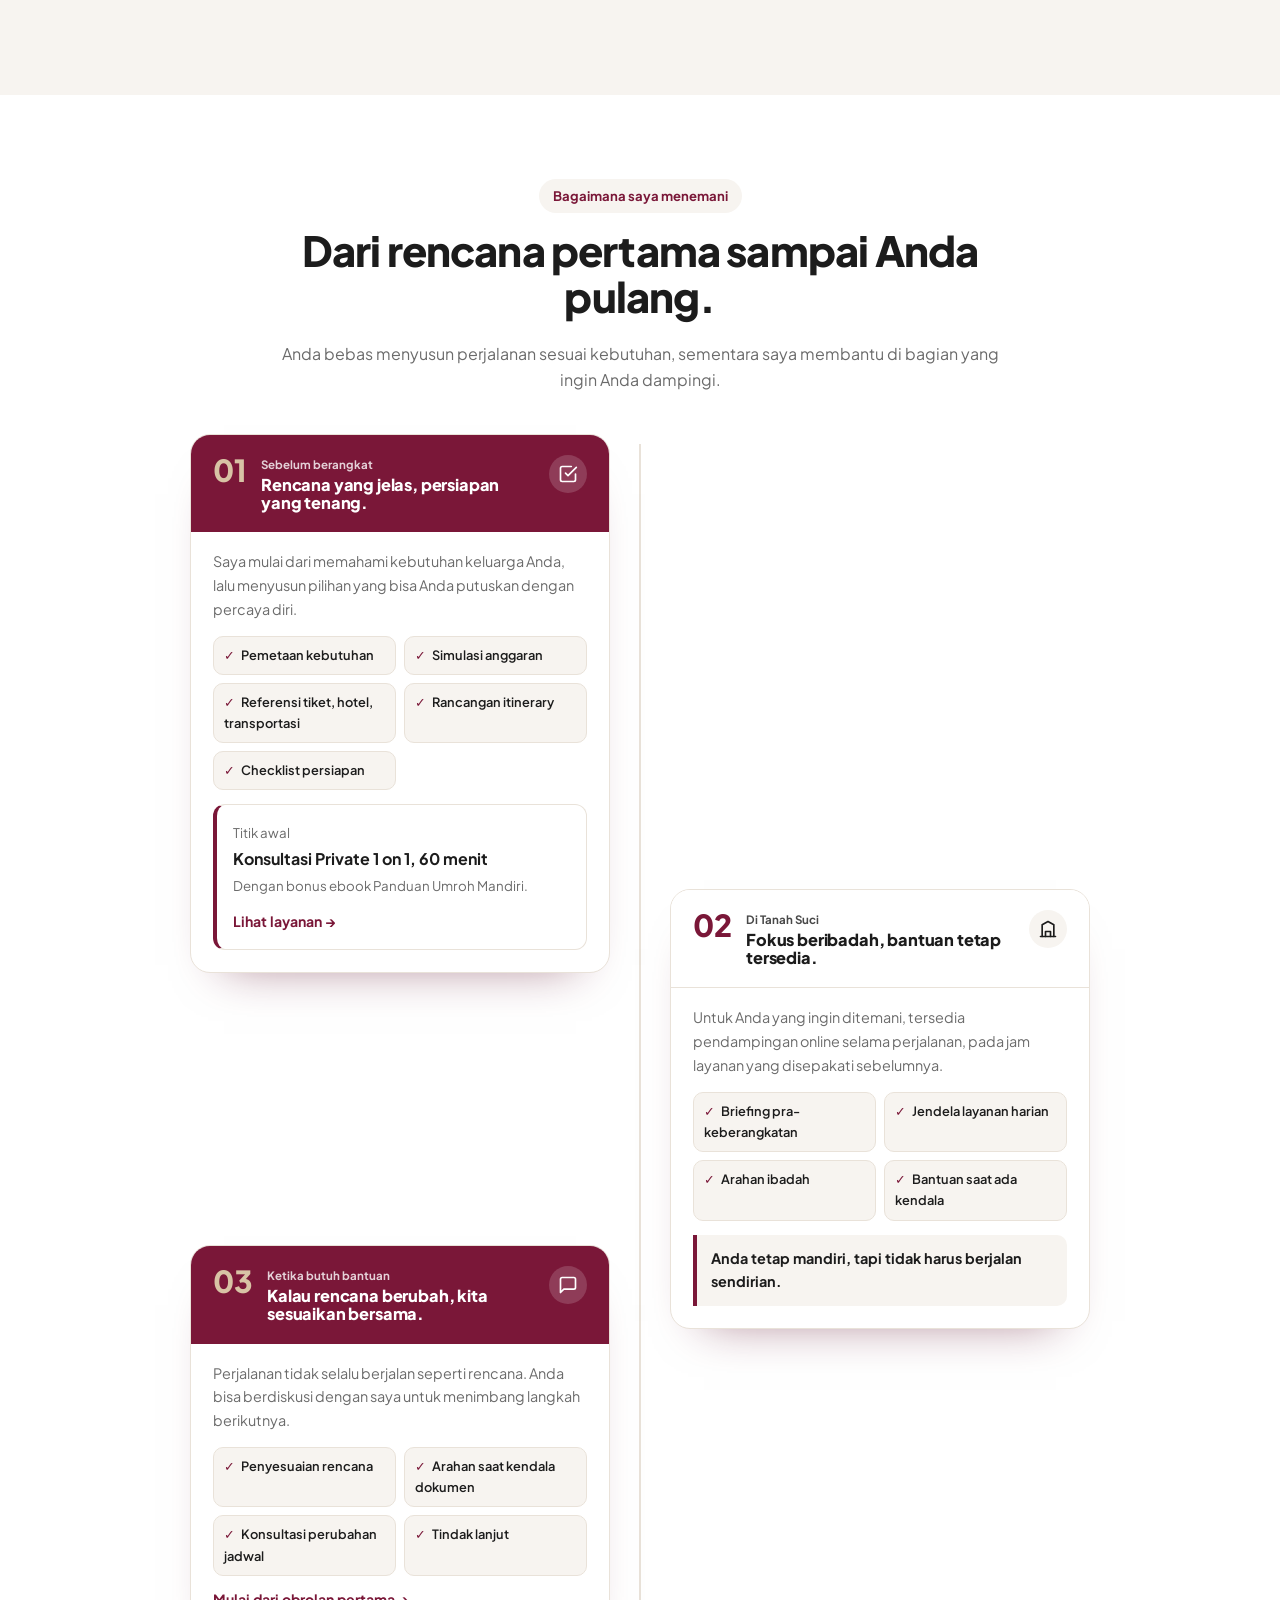
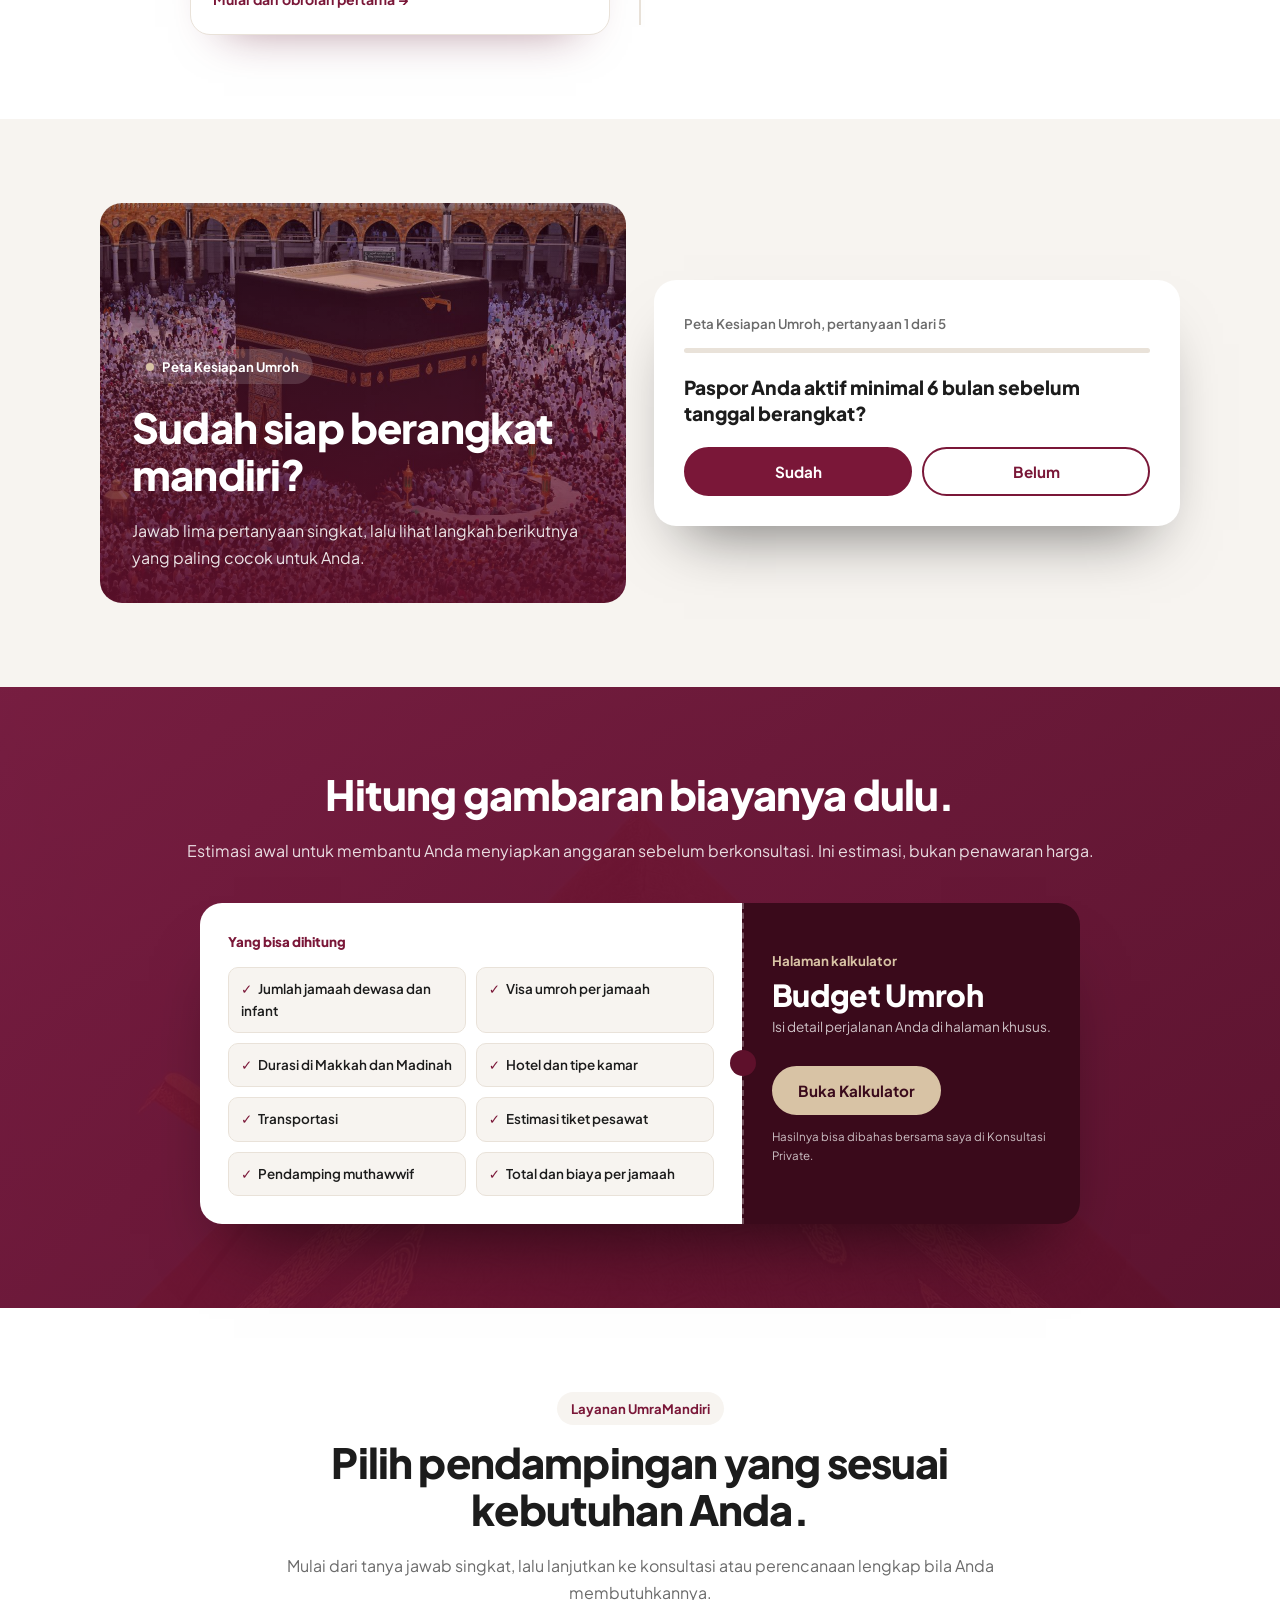
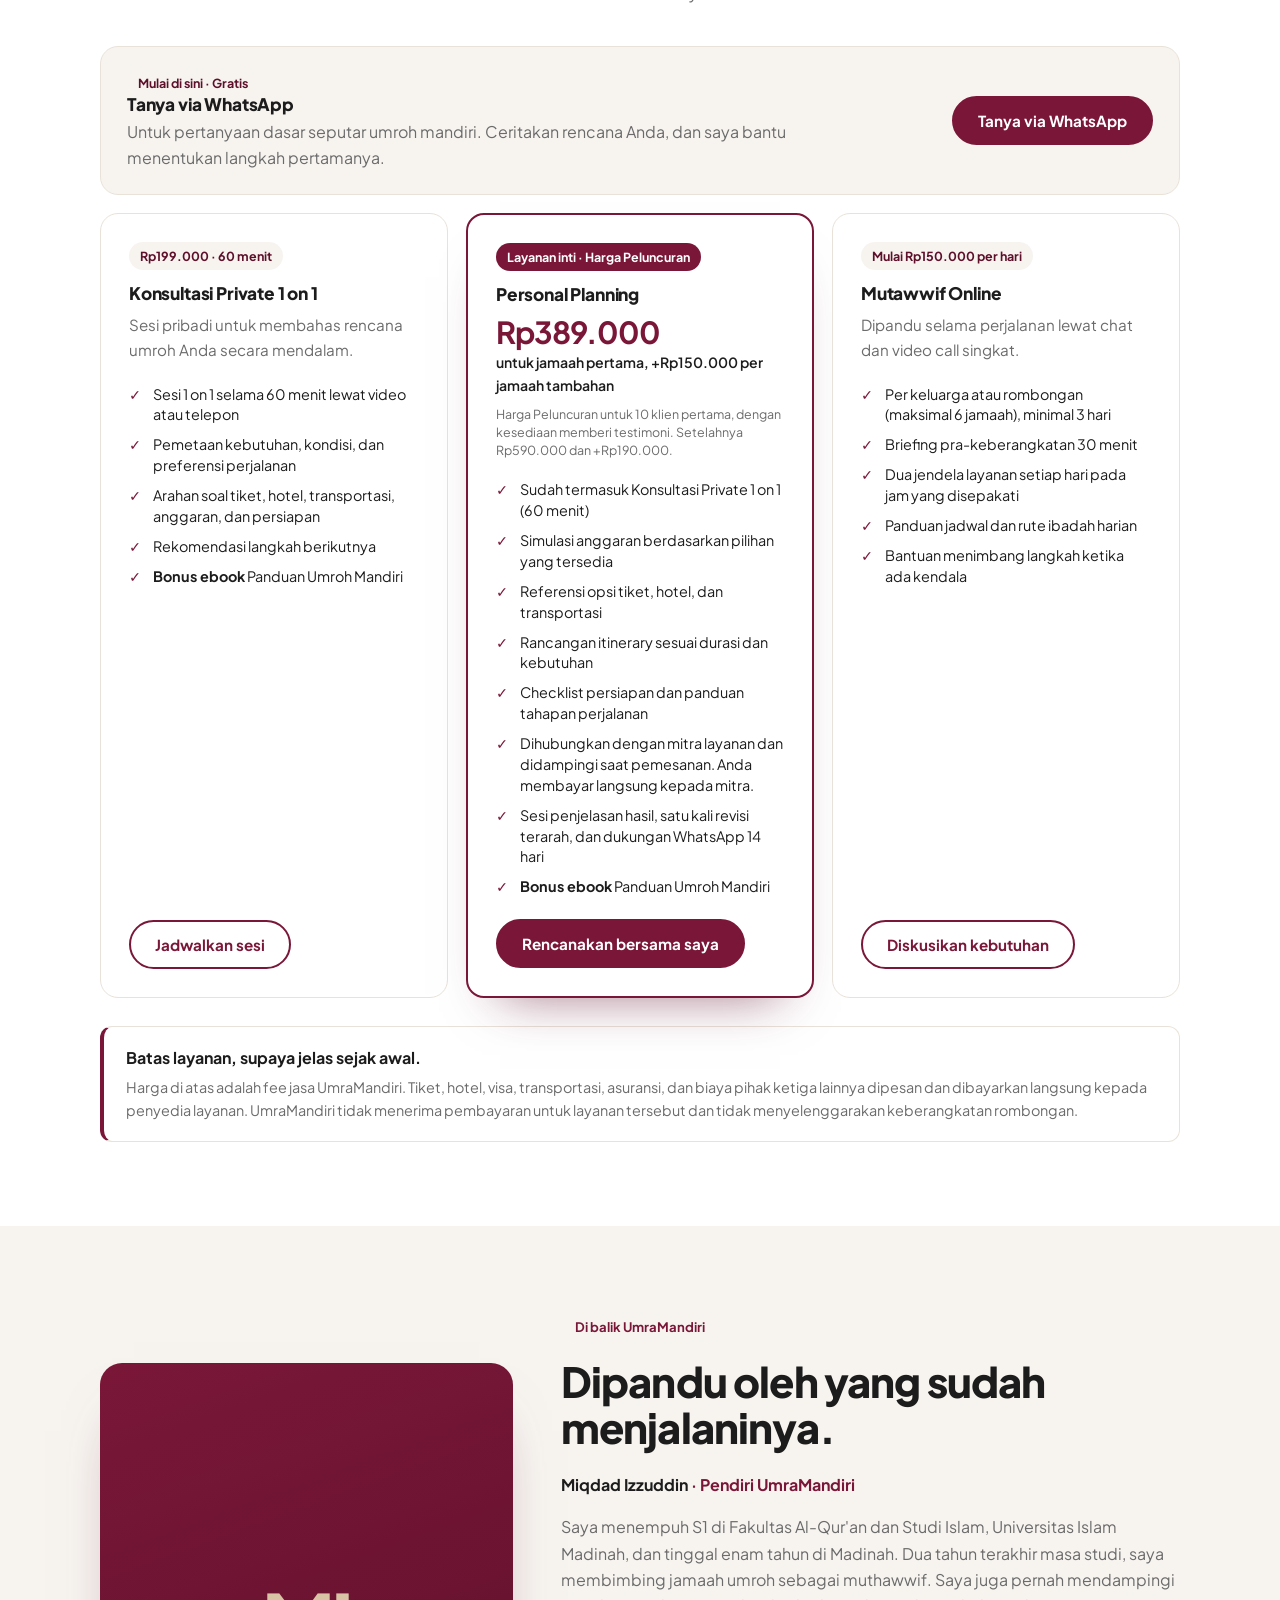
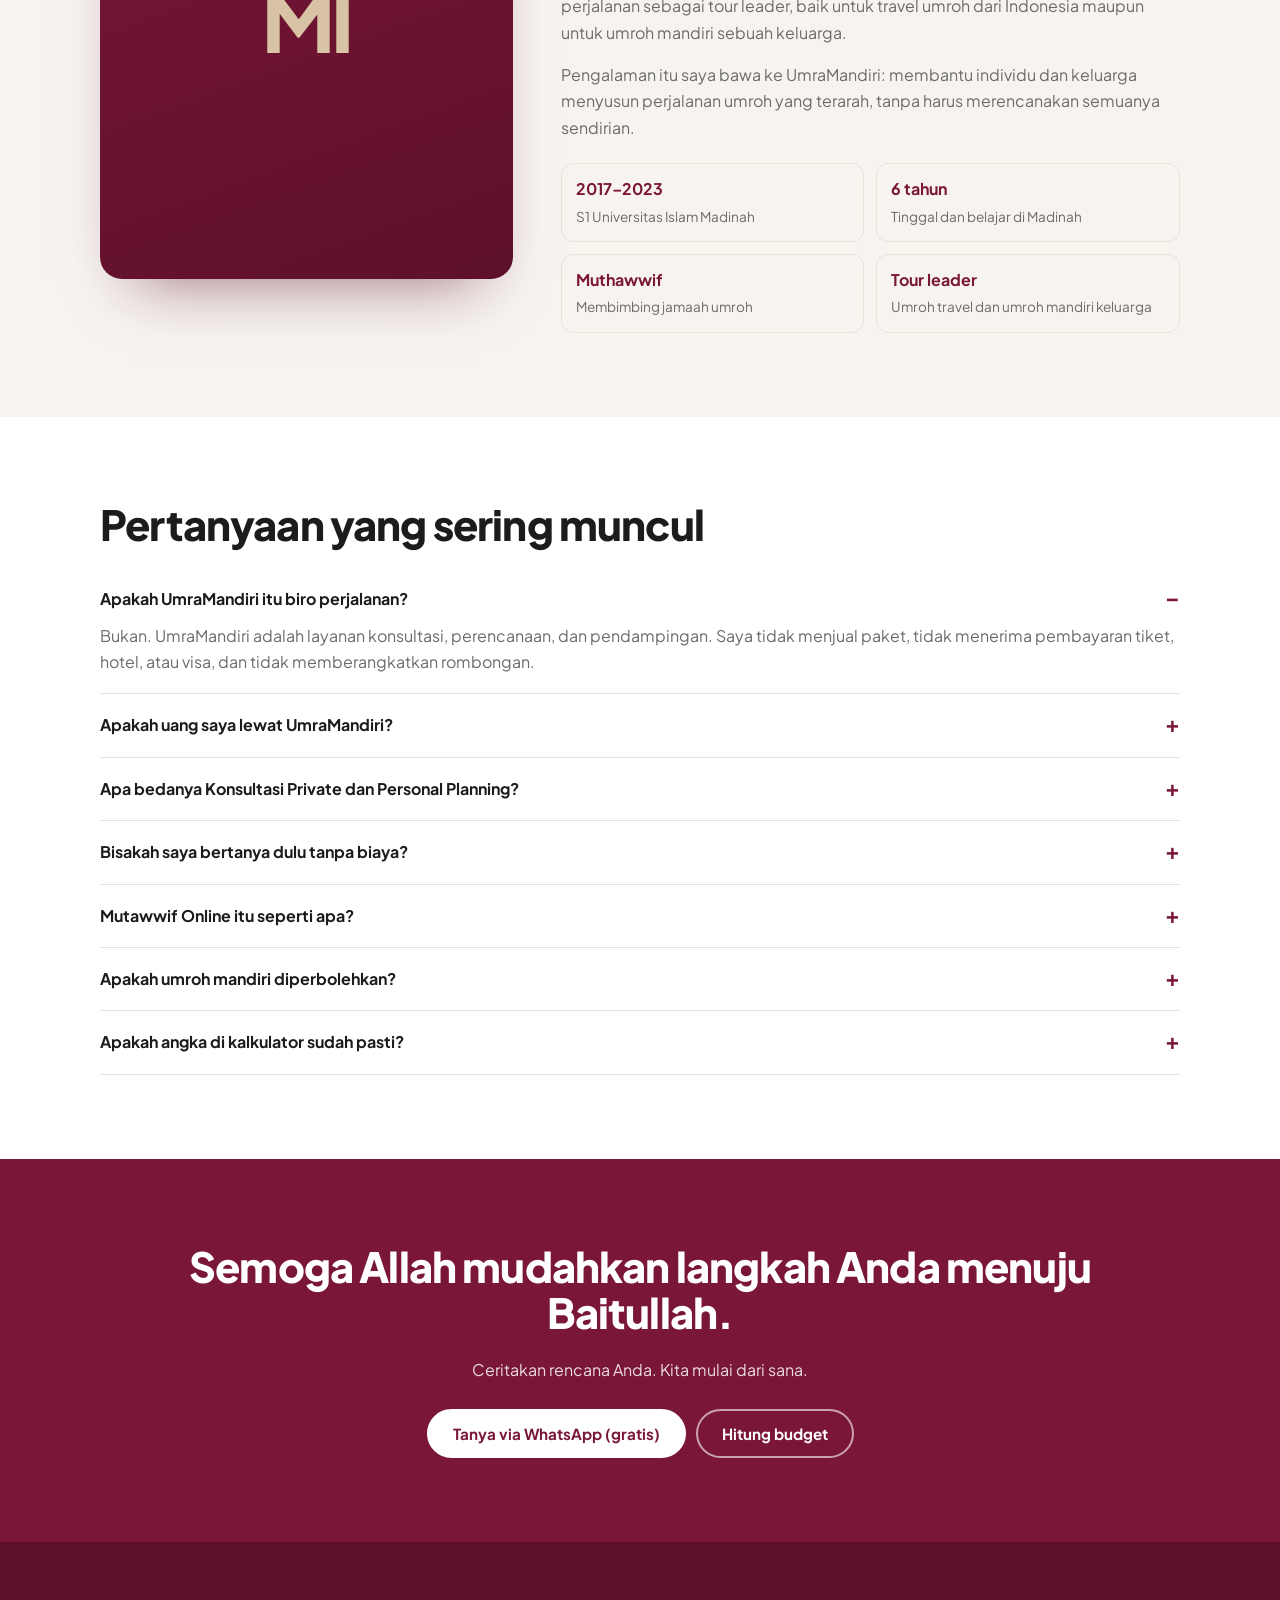
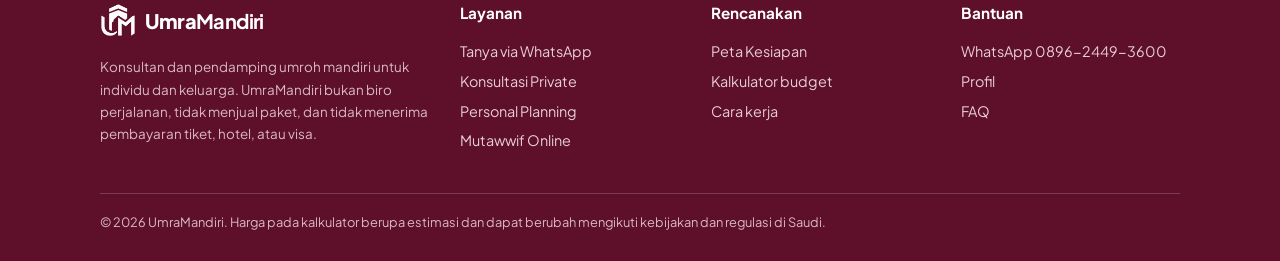
==== commit 7b876452: "Add files via upload" ====
--- a/index.html
+++ b/index.html
@@ -59,15 +59,14 @@
 <p>Banyak orang ragu karena tidak tahu ke mana uangnya pergi. Di sini alurnya sederhana dan bisa Anda lihat sendiri.</p>
 <ul class="ckw">
 <li>Setiap angka dijelaskan: dari mana asalnya dan mengapa angkanya demikian.</li>
-<li>Anda memesan sendiri, atau saya bantu memesankan setelah Anda mengonfirmasi pilihan.</li>
-<li>Pembayaran selalu langsung dari Anda kepada penyedia layanan, tidak lewat saya.</li>
+<li>Tiket, hotel, dan visa Anda bayar langsung kepada penyedia layanan, baik Anda pesan sendiri maupun saya bantu pesankan setelah Anda konfirmasi.</li>
 <li>Saya hanya menerima fee jasa perencanaan dan pendampingan.</li>
+<li>Keputusan akhir selalu di tangan Anda.</li>
 </ul>
 </div>
 <div class="mflow" role="img" aria-label="Alur pembayaran: Anda membayar tiket, hotel, dan visa langsung kepada penyedia layanan, dan membayar fee jasa kepada UmraMandiri.">
 <div class="mrow"><div class="mn">Anda</div><div class="ma"><span>bayar langsung</span></div><div class="mn"><b>Penyedia layanan</b><small>Tiket, hotel, visa, transportasi</small></div></div>
 <div class="mrow"><div class="mn">Anda</div><div class="ma"><span>fee jasa</span></div><div class="mn me"><b>UmraMandiri</b><small>Perencanaan dan pendampingan</small></div></div>
-<p class="mnote">Tiket, hotel, visa, dan transportasi dibayar ke penyedia layanan. Fee jasa dibayar ke UmraMandiri.</p>
 </div>
 </div></section>
 
@@ -90,7 +89,7 @@
 <div class="td"><small>Halaman kalkulator</small><h3>Budget Umroh</h3><p>Isi detail perjalanan Anda di halaman khusus.</p><p style="margin:14px 0 0"><a class="btn sand" href="kalkulator.html">Buka Kalkulator</a></p><p style="font-size:.72rem;margin-top:12px">Hasilnya bisa dibahas bersama saya di Konsultasi Private.</p></div></div></div></section>
 
 <!-- 8. LAYANAN -->
-<section id="layanan"><div class="wrap"><div class="sech"><span class="eyebrow">Layanan UmraMandiri</span><h2>Pilih layanan sesuai tahap persiapan Anda.</h2><p>Mulai dari pertanyaan gratis di WhatsApp. Lanjutkan ke konsultasi atau perencanaan lengkap bila Anda membutuhkannya.</p></div>
+<section id="layanan"><div class="wrap"><div class="sech"><span class="eyebrow">Layanan UmraMandiri</span><h2>Pilih pendampingan yang sesuai kebutuhan Anda.</h2><p>Mulai dari tanya jawab singkat, lalu lanjutkan ke konsultasi atau perencanaan lengkap bila Anda membutuhkannya.</p></div>
 
 <div class="entry item"><div><span class="price">Mulai di sini &middot; Gratis</span><h3>Tanya via WhatsApp</h3><p>Untuk pertanyaan dasar seputar umroh mandiri. Ceritakan rencana Anda, dan saya bantu menentukan langkah pertamanya.</p></div><a class="btn" href="https://wa.me/6289624493600?text=Assalamualaikum%2C%20saya%20ingin%20konsultasi%20umroh%20mandiri">Tanya via WhatsApp</a></div>
 
@@ -102,7 +101,7 @@
 
 <div class="svc item main"><span class="price pm">Layanan inti &middot; Harga Peluncuran</span><h3>Personal Planning</h3>
 <div class="pbox"><b>Rp389.000</b><span>untuk jamaah pertama, +Rp150.000 per jamaah tambahan</span><small>Harga Peluncuran untuk 10 klien pertama, dengan kesediaan memberi testimoni. Setelahnya Rp590.000 dan +Rp190.000.</small></div>
-<ul class="ck1"><li>Sudah termasuk Konsultasi Private 1 on 1 (60 menit)</li><li>Simulasi anggaran berdasarkan pilihan yang tersedia</li><li>Referensi opsi tiket, hotel, dan transportasi</li><li>Rancangan itinerary sesuai durasi dan kebutuhan</li><li>Checklist persiapan dan panduan tahapan perjalanan</li><li>Pemesanan bisa Anda lakukan sendiri, atau saya bantu memesankan setelah Anda konfirmasi. Pembayaran tetap langsung kepada penyedia layanan.</li><li>Sesi penjelasan hasil, satu kali revisi terarah, dan dukungan WhatsApp 14 hari</li><li><b>Bonus ebook</b> Panduan Umroh Mandiri</li></ul>
+<ul class="ck1"><li>Sudah termasuk Konsultasi Private 1 on 1 (60 menit)</li><li>Simulasi anggaran berdasarkan pilihan yang tersedia</li><li>Referensi opsi tiket, hotel, dan transportasi</li><li>Rancangan itinerary sesuai durasi dan kebutuhan</li><li>Checklist persiapan dan panduan tahapan perjalanan</li><li>Dihubungkan dengan mitra layanan dan didampingi saat pemesanan. Anda membayar langsung kepada mitra.</li><li>Sesi penjelasan hasil, satu kali revisi terarah, dan dukungan WhatsApp 14 hari</li><li><b>Bonus ebook</b> Panduan Umroh Mandiri</li></ul>
 <a class="btn" href="https://wa.me/6289624493600?text=Assalamualaikum%2C%20saya%20tertarik%20dengan%20Personal%20Planning">Rencanakan bersama saya</a></div>
 
 <div class="svc item"><span class="price">Mulai Rp150.000 per hari</span><h3>Mutawwif Online</h3><p class="sp">Dipandu selama perjalanan lewat chat dan video call singkat.</p>
@@ -111,7 +110,7 @@
 <a class="btn ghost" href="https://wa.me/6289624493600?text=Assalamualaikum%2C%20saya%20ingin%20berdiskusi%20tentang%20Mutawwif%20Online">Diskusikan kebutuhan</a></div>
 </div>
 
-<div class="scope"><b>Batas layanan, supaya jelas sejak awal.</b><p>Harga di atas adalah fee jasa UmraMandiri. Tiket, hotel, visa, transportasi, asuransi, dan biaya pihak ketiga lainnya dibayarkan langsung kepada penyedia layanan, baik Anda memesan sendiri maupun saya bantu memesankan setelah Anda konfirmasi. UmraMandiri tidak menerima pembayaran untuk layanan tersebut dan tidak menyelenggarakan keberangkatan rombongan.</p></div>
+<div class="scope"><b>Batas layanan, supaya jelas sejak awal.</b><p>Harga di atas adalah fee jasa UmraMandiri. Tiket, hotel, visa, transportasi, asuransi, dan biaya pihak ketiga lainnya dipesan dan dibayarkan langsung kepada penyedia layanan. UmraMandiri tidak menerima pembayaran untuk layanan tersebut dan tidak menyelenggarakan keberangkatan rombongan.</p></div>
 </div></section>
 
 <!-- 9. PROFIL -->
@@ -130,8 +129,8 @@
 <section id="faq"><div class="wrap">
 <h2>Pertanyaan yang sering muncul</h2>
 <details open><summary>Apakah UmraMandiri itu biro perjalanan?</summary><p>Bukan. UmraMandiri adalah layanan konsultasi, perencanaan, dan pendampingan. Saya tidak menjual paket, tidak menerima pembayaran tiket, hotel, atau visa, dan tidak memberangkatkan rombongan.</p></details>
-<details><summary>Apakah uang saya lewat UmraMandiri?</summary><p>Tidak. Tiket, hotel, visa, dan transportasi Anda bayar langsung kepada penyedia layanan, baik Anda memesan sendiri maupun saya bantu memesankan setelah Anda konfirmasi. Kepada UmraMandiri, Anda hanya membayar fee jasa perencanaan dan pendampingan.</p></details>
-<details><summary>Apa bedanya Konsultasi Private dan Personal Planning?</summary><p>Konsultasi Private adalah satu sesi 60 menit untuk arahan dan pertanyaan Anda. Personal Planning sudah mencakup sesi itu, ditambah simulasi anggaran, itinerary, checklist, dan bantuan saat pemesanan.</p></details>
+<details><summary>Apakah uang saya lewat UmraMandiri?</summary><p>Tidak. Pembayaran tiket, hotel, visa, dan transportasi dilakukan langsung kepada penyedia layanan. Pemesanan bisa Anda lakukan sendiri, atau saya bantu pesankan setelah ada konfirmasi dari Anda. Dalam kedua kasus, pembayarannya tetap langsung ke penyedia. Kepada UmraMandiri, Anda hanya membayar fee jasa perencanaan dan pendampingan.</p></details>
+<details><summary>Apa bedanya Konsultasi Private dan Personal Planning?</summary><p>Konsultasi Private adalah satu sesi 60 menit untuk arahan dan pertanyaan Anda. Personal Planning sudah mencakup sesi itu, ditambah simulasi anggaran, itinerary, checklist, dan pendampingan saat pemesanan.</p></details>
 <details><summary>Bisakah saya bertanya dulu tanpa biaya?</summary><p>Bisa. Lewat WhatsApp, Anda dapat bertanya soal hal-hal dasar tentang umroh mandiri tanpa biaya.</p></details>
 <details><summary>Mutawwif Online itu seperti apa?</summary><p>Pendampingan online lewat chat dan video call singkat pada jam layanan yang disepakati. Layanan ini tidak mencakup pendampingan fisik di lokasi atau penanganan darurat medis dan hukum.</p></details>
 <details><summary>Apakah umroh mandiri diperbolehkan?</summary><p>Ya. UU No. 14 Tahun 2025 mengakui umroh mandiri untuk perorangan atau keluarga inti, dengan syarat yang perlu dipenuhi, termasuk paspor, tiket, visa, dan bukti pembelian layanan.</p></details>
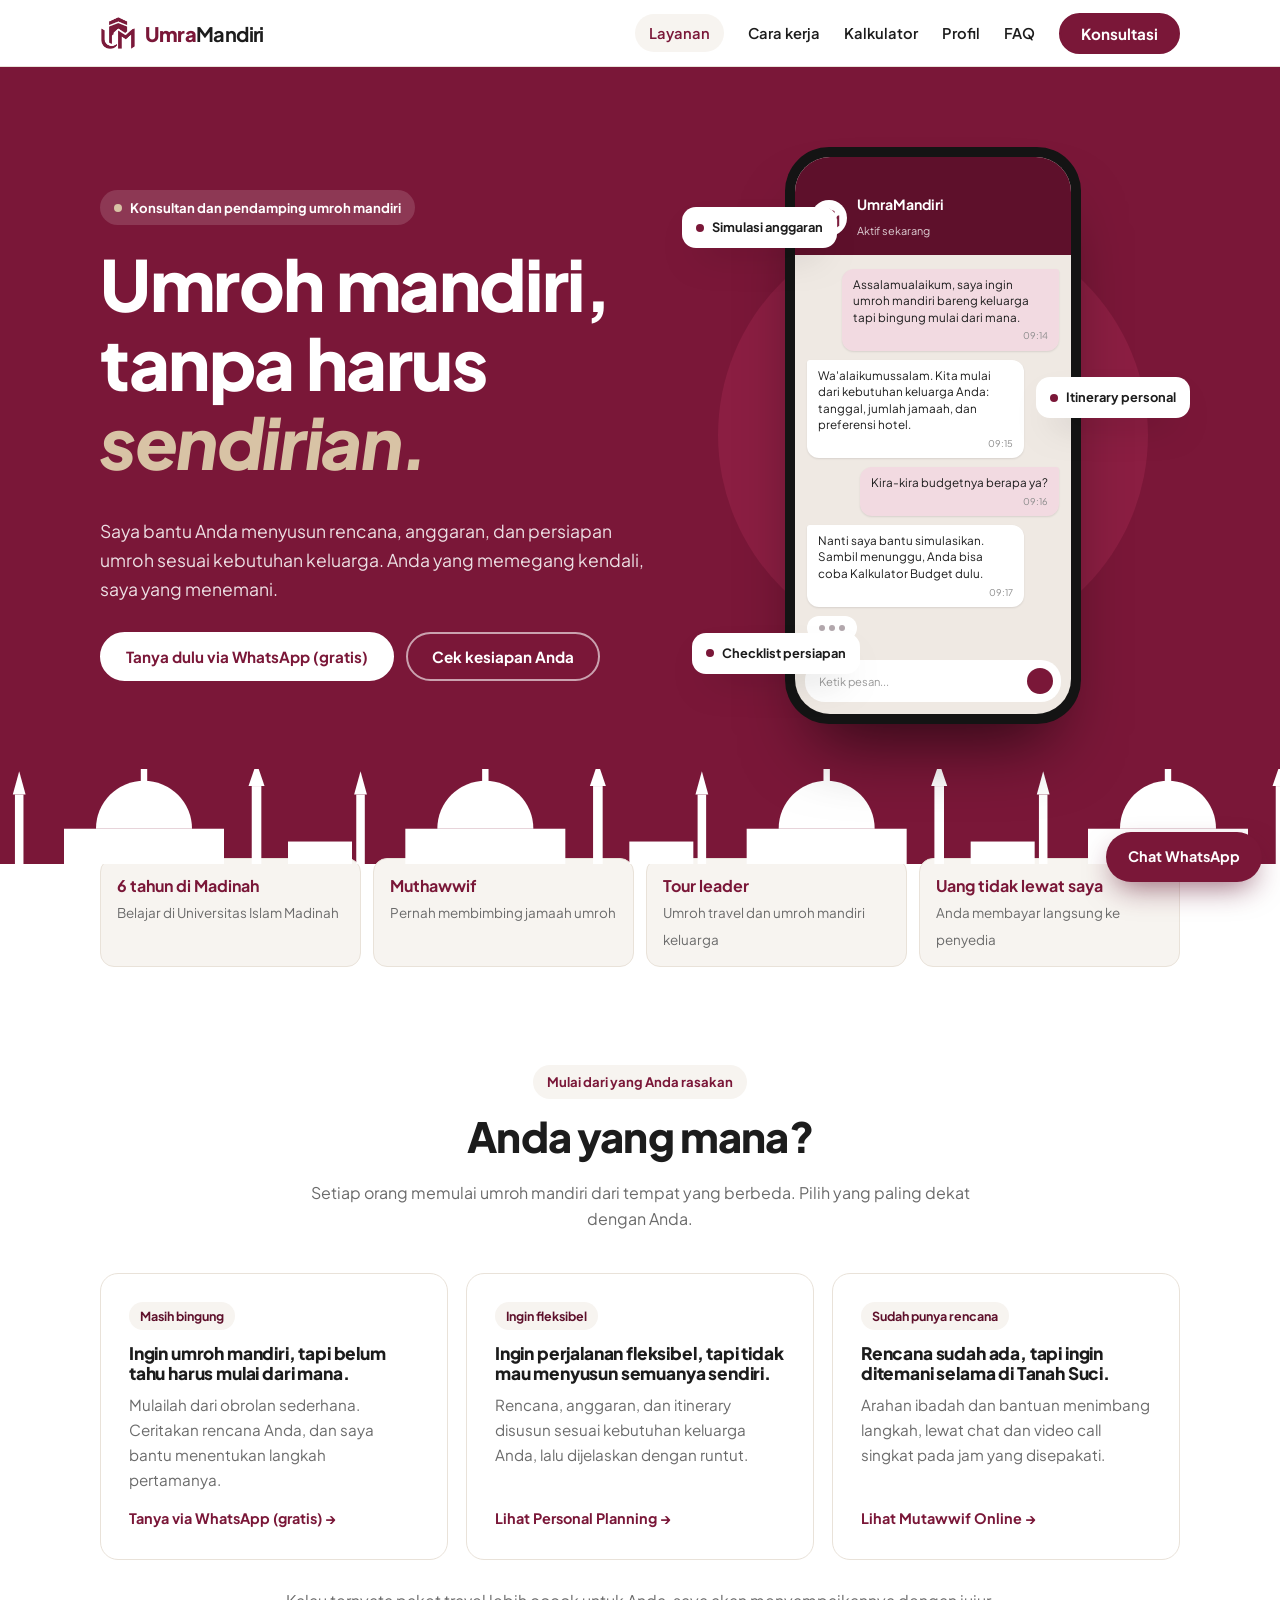
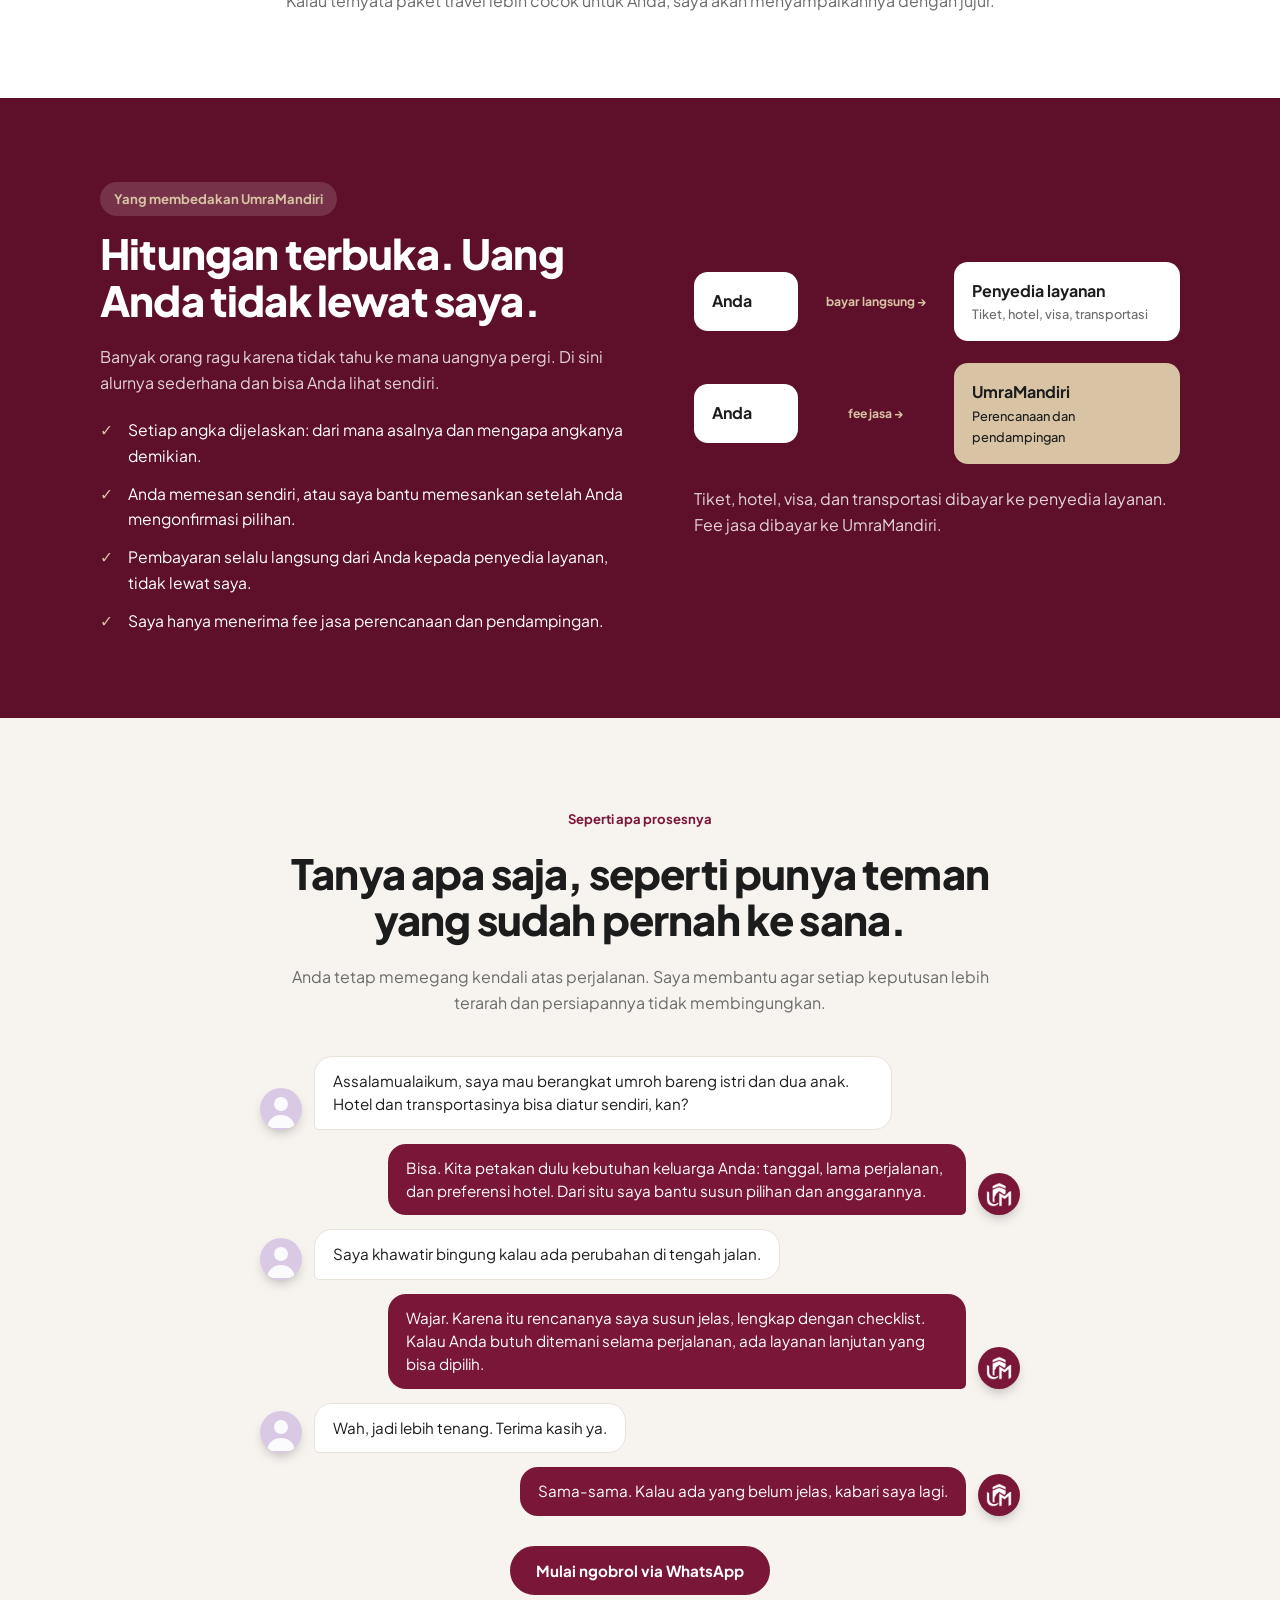
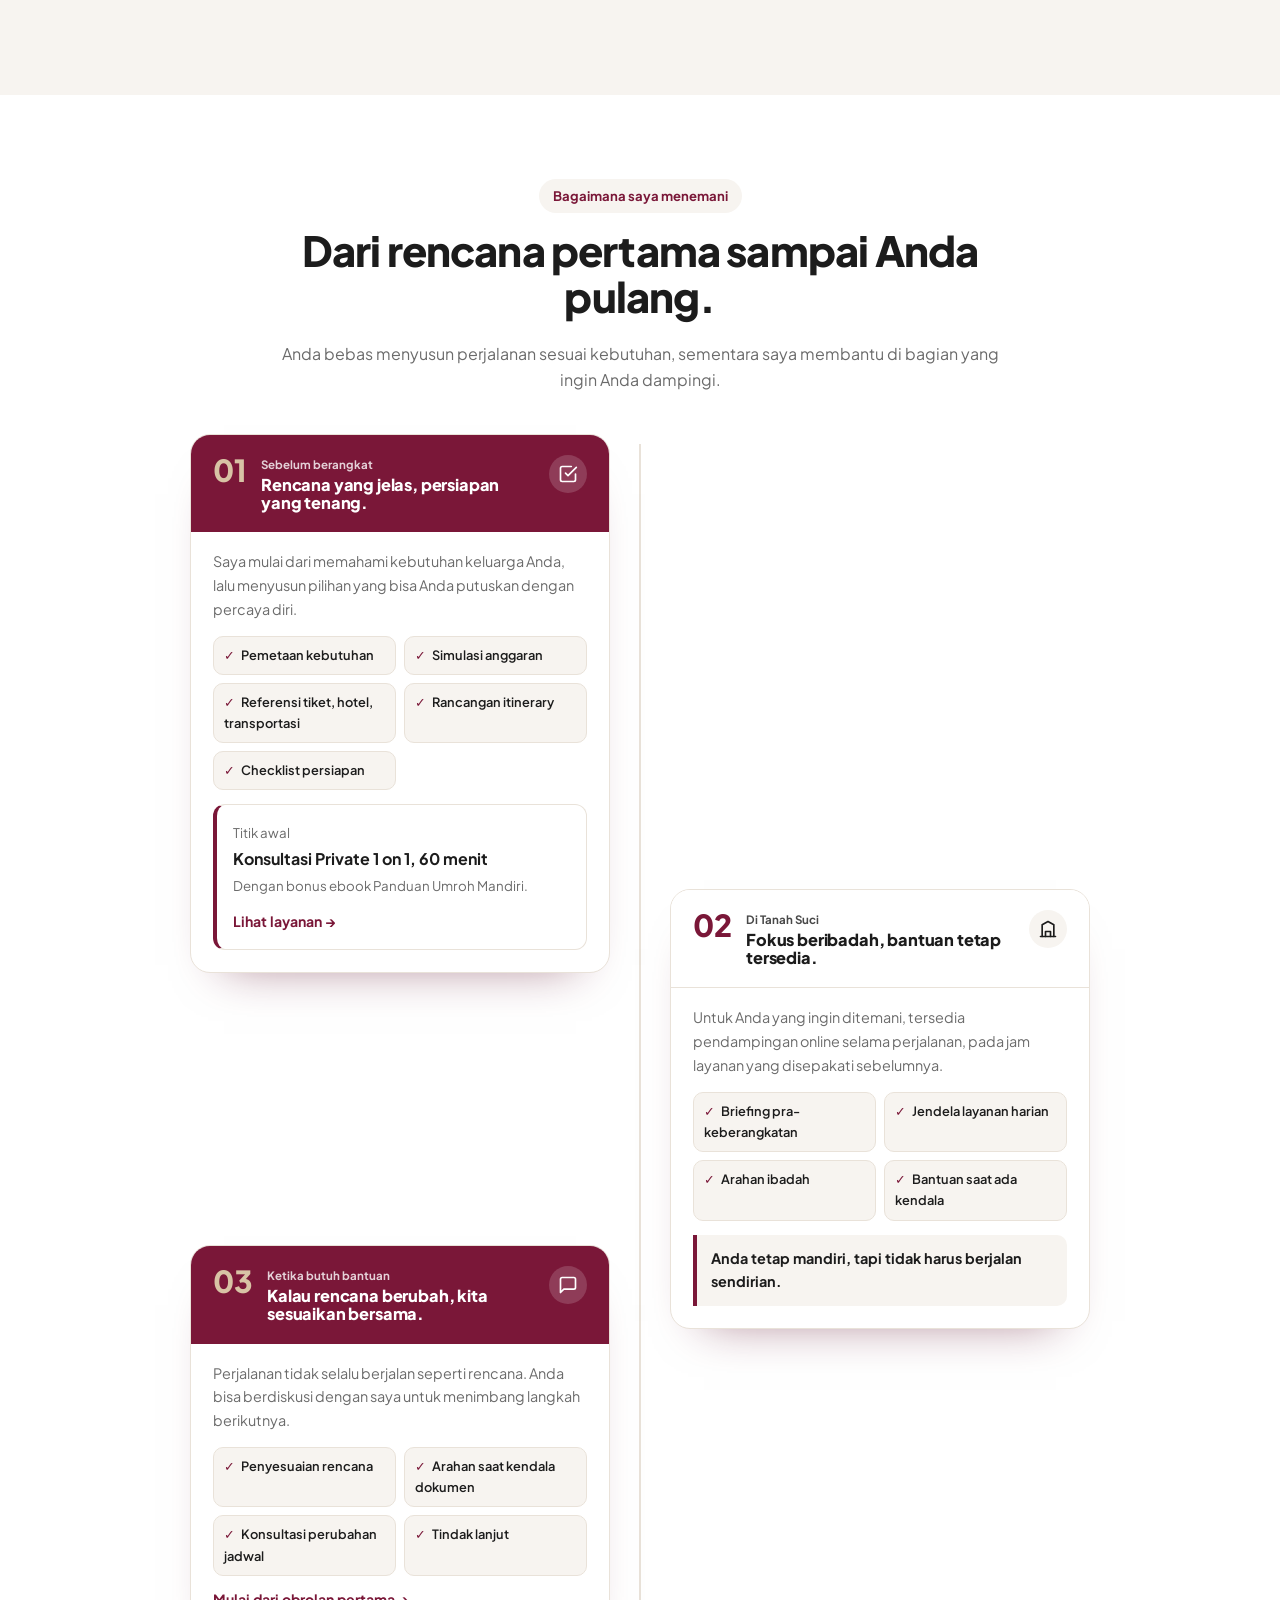
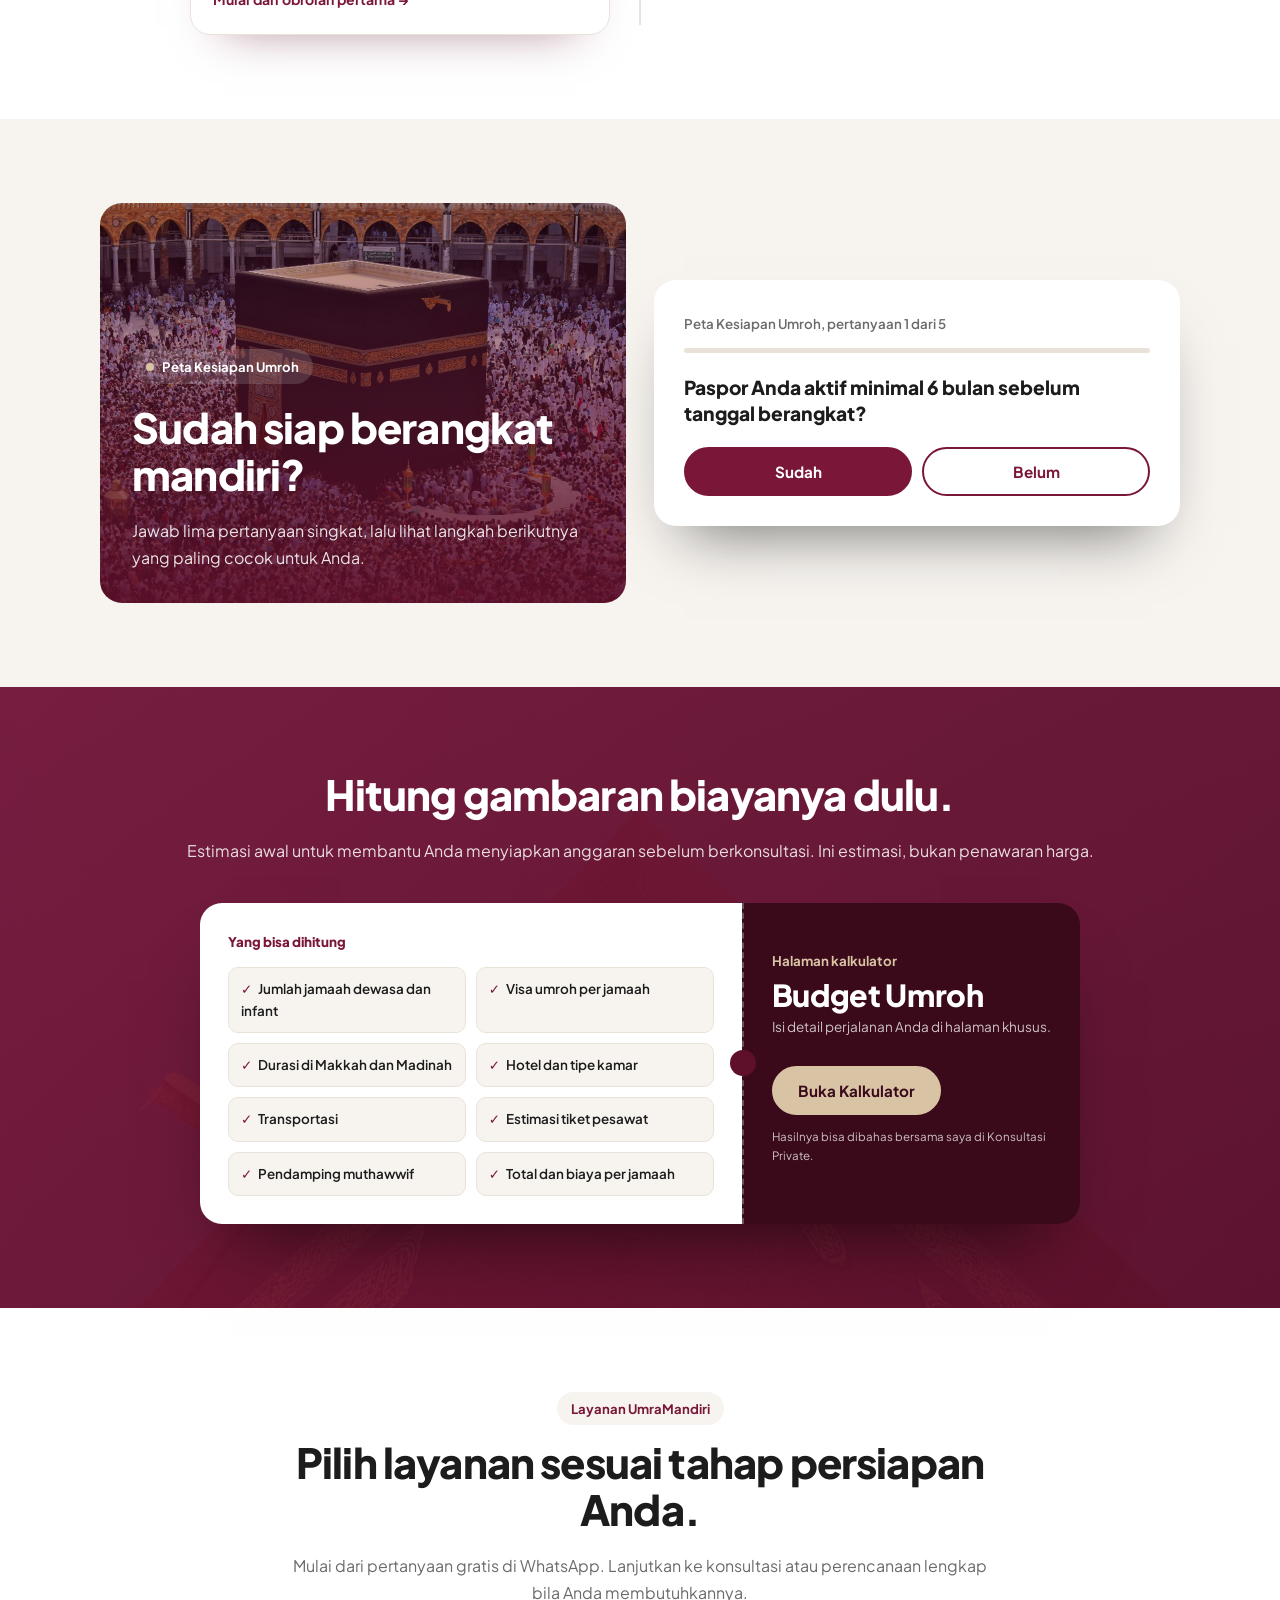
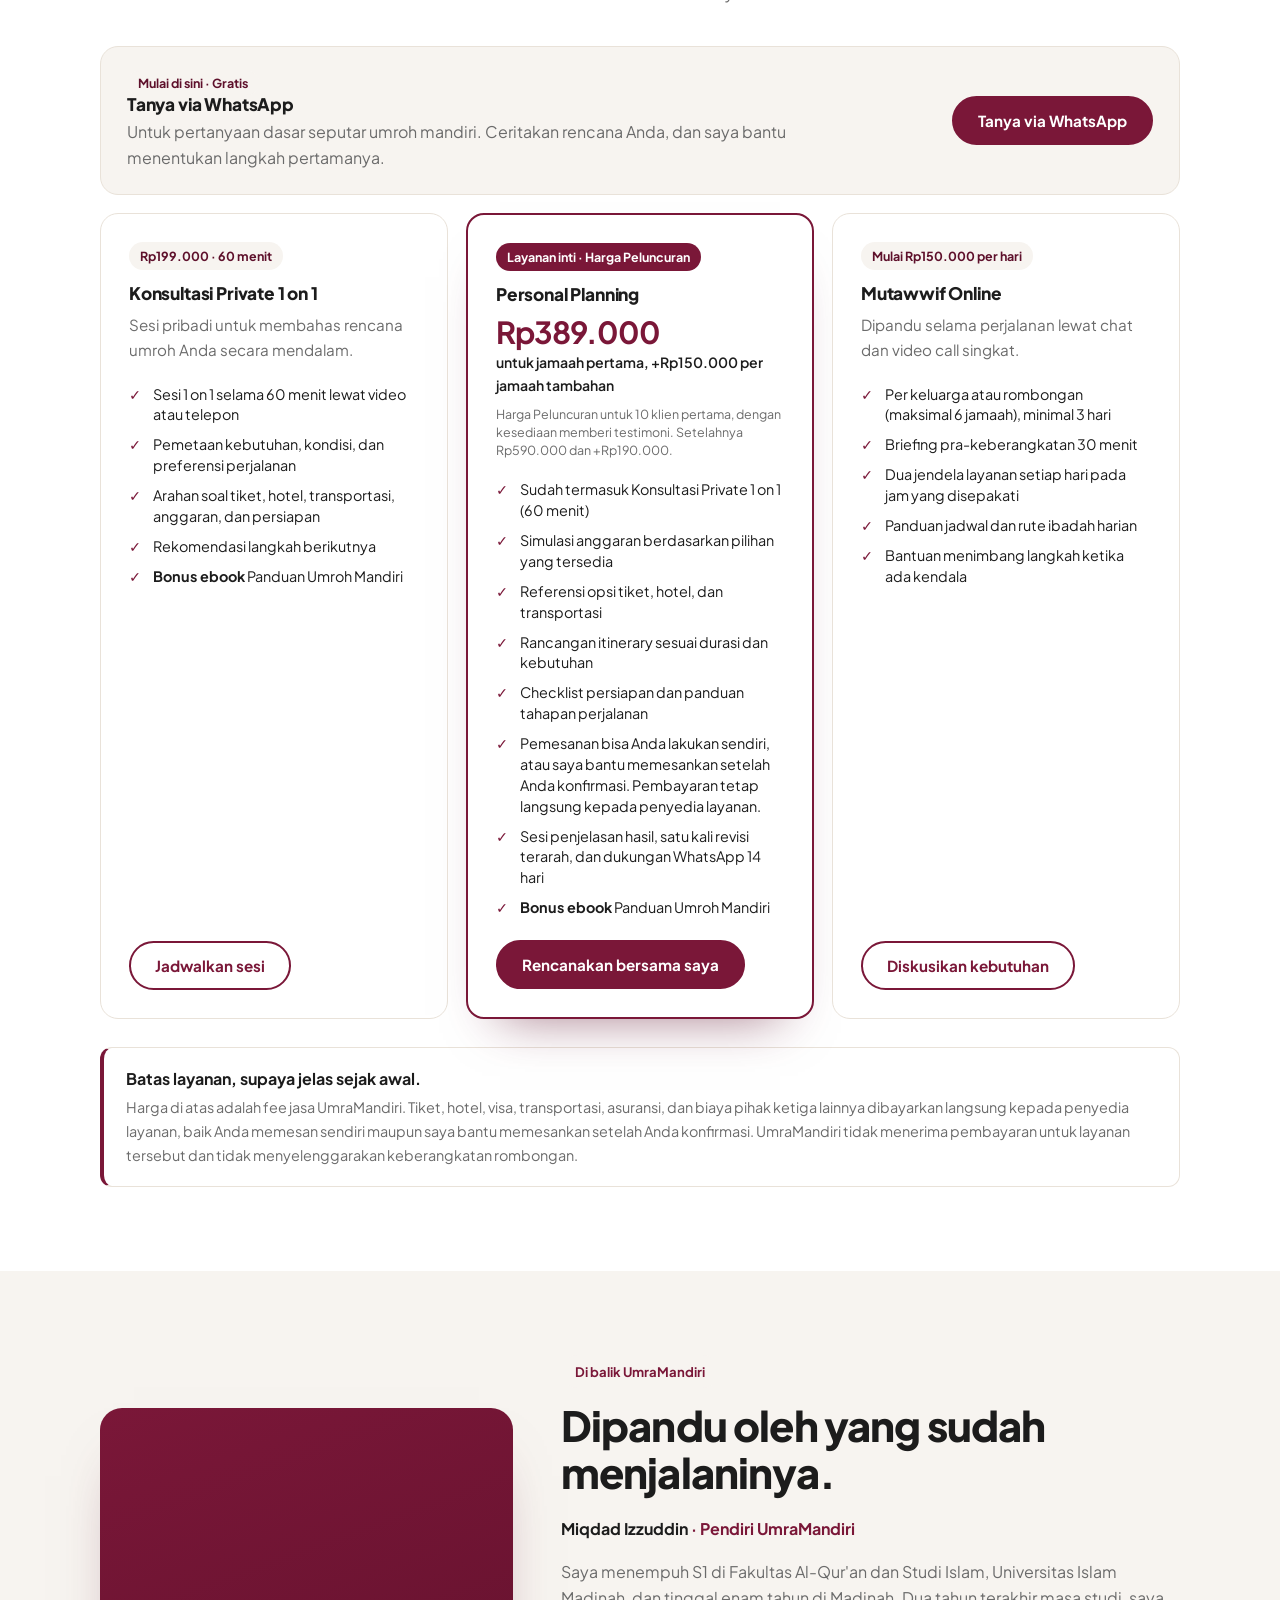
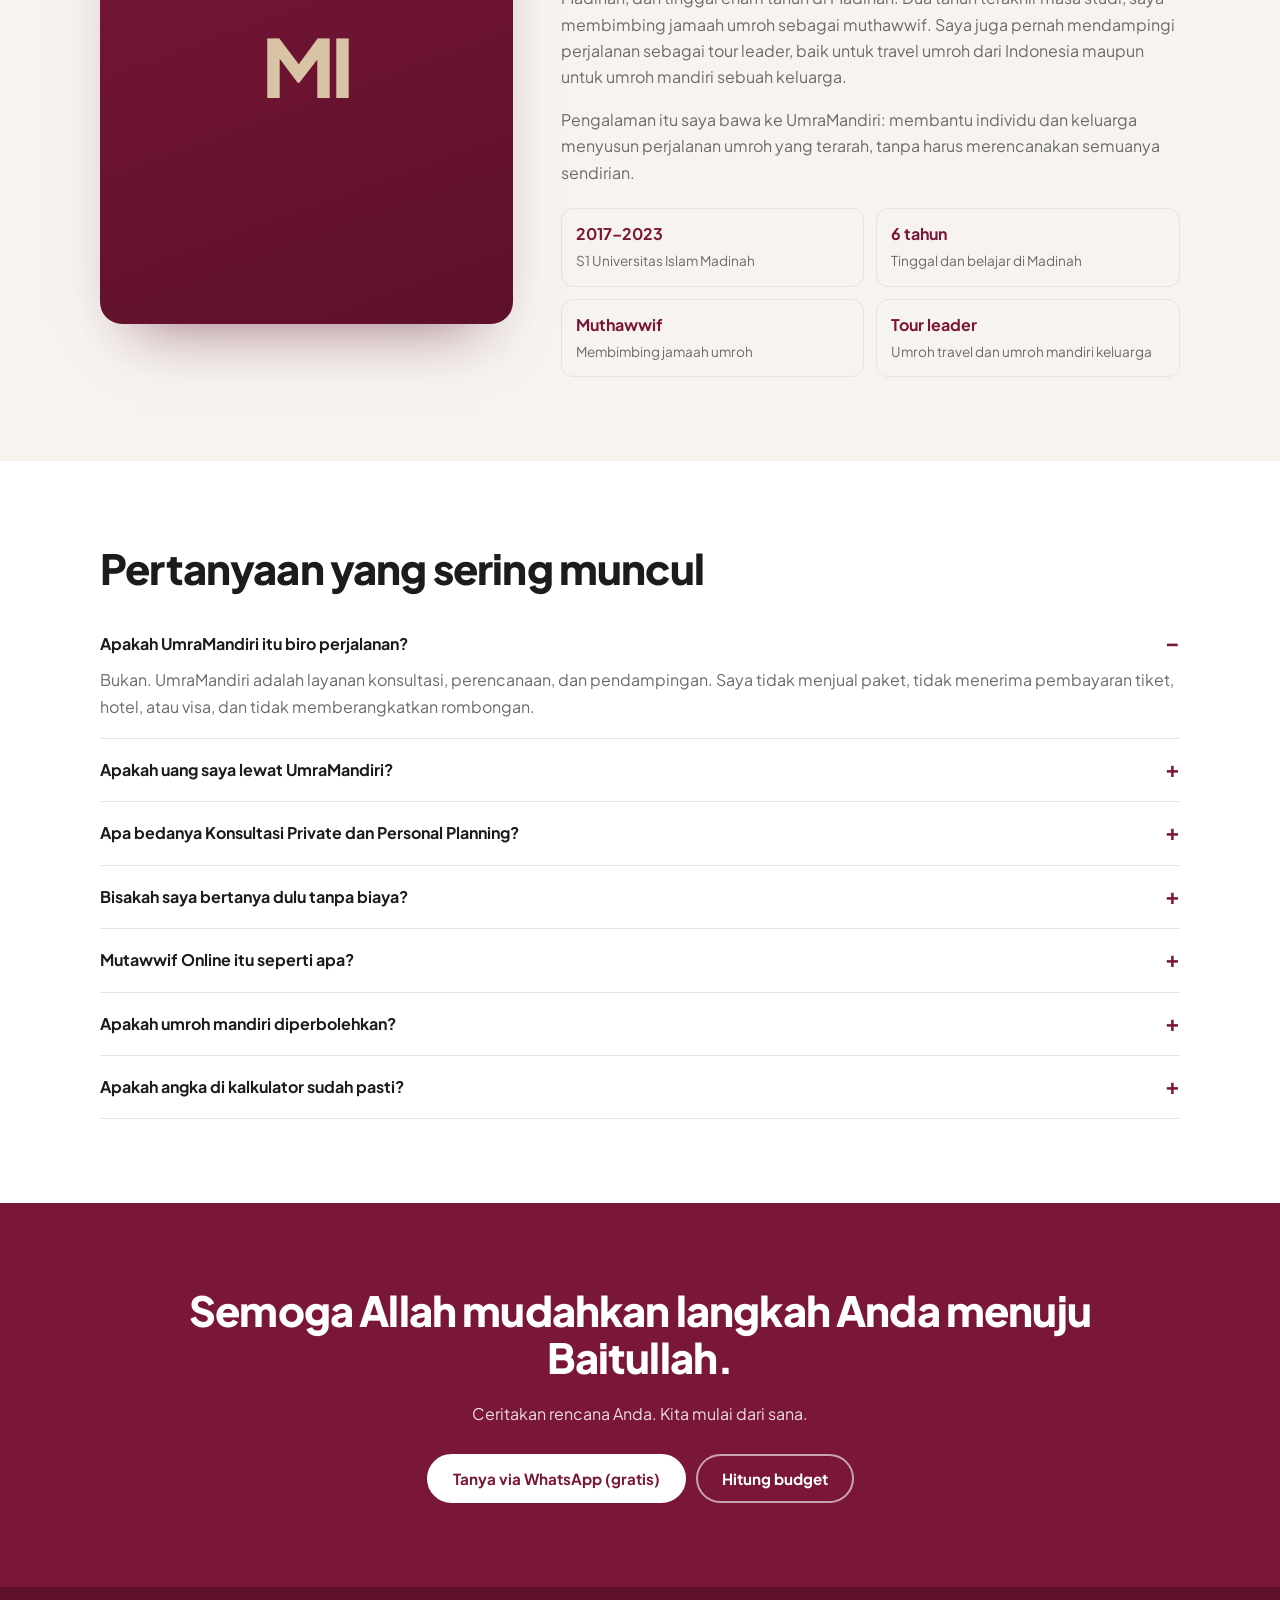
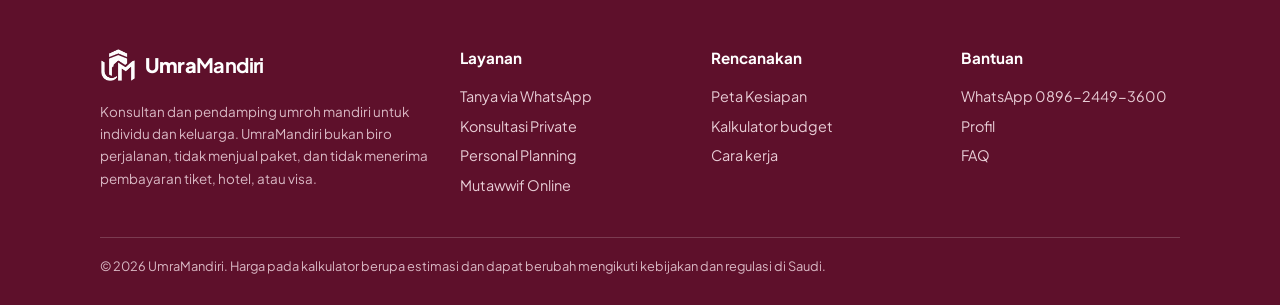
==== commit f20b632e: "Add files via upload" ====
--- a/index.html
+++ b/index.html
@@ -59,14 +59,15 @@
 <p>Banyak orang ragu karena tidak tahu ke mana uangnya pergi. Di sini alurnya sederhana dan bisa Anda lihat sendiri.</p>
 <ul class="ckw">
 <li>Setiap angka dijelaskan: dari mana asalnya dan mengapa angkanya demikian.</li>
-<li>Tiket, hotel, dan visa Anda bayar langsung kepada penyedia layanan, baik Anda pesan sendiri maupun saya bantu pesankan setelah Anda konfirmasi.</li>
+<li>Anda memesan sendiri, atau saya bantu memesankan setelah Anda mengonfirmasi pilihan.</li>
+<li>Pembayaran selalu langsung dari Anda kepada penyedia layanan, tidak lewat saya.</li>
 <li>Saya hanya menerima fee jasa perencanaan dan pendampingan.</li>
-<li>Keputusan akhir selalu di tangan Anda.</li>
 </ul>
 </div>
 <div class="mflow" role="img" aria-label="Alur pembayaran: Anda membayar tiket, hotel, dan visa langsung kepada penyedia layanan, dan membayar fee jasa kepada UmraMandiri.">
 <div class="mrow"><div class="mn">Anda</div><div class="ma"><span>bayar langsung</span></div><div class="mn"><b>Penyedia layanan</b><small>Tiket, hotel, visa, transportasi</small></div></div>
 <div class="mrow"><div class="mn">Anda</div><div class="ma"><span>fee jasa</span></div><div class="mn me"><b>UmraMandiri</b><small>Perencanaan dan pendampingan</small></div></div>
+<p class="mnote">Tiket, hotel, visa, dan transportasi dibayar ke penyedia layanan. Fee jasa dibayar ke UmraMandiri.</p>
 </div>
 </div></section>
 
@@ -89,7 +90,7 @@
 <div class="td"><small>Halaman kalkulator</small><h3>Budget Umroh</h3><p>Isi detail perjalanan Anda di halaman khusus.</p><p style="margin:14px 0 0"><a class="btn sand" href="kalkulator.html">Buka Kalkulator</a></p><p style="font-size:.72rem;margin-top:12px">Hasilnya bisa dibahas bersama saya di Konsultasi Private.</p></div></div></div></section>
 
 <!-- 8. LAYANAN -->
-<section id="layanan"><div class="wrap"><div class="sech"><span class="eyebrow">Layanan UmraMandiri</span><h2>Pilih pendampingan yang sesuai kebutuhan Anda.</h2><p>Mulai dari tanya jawab singkat, lalu lanjutkan ke konsultasi atau perencanaan lengkap bila Anda membutuhkannya.</p></div>
+<section id="layanan"><div class="wrap"><div class="sech"><span class="eyebrow">Layanan UmraMandiri</span><h2>Pilih layanan sesuai tahap persiapan Anda.</h2><p>Mulai dari pertanyaan gratis di WhatsApp. Lanjutkan ke konsultasi atau perencanaan lengkap bila Anda membutuhkannya.</p></div>
 
 <div class="entry item"><div><span class="price">Mulai di sini &middot; Gratis</span><h3>Tanya via WhatsApp</h3><p>Untuk pertanyaan dasar seputar umroh mandiri. Ceritakan rencana Anda, dan saya bantu menentukan langkah pertamanya.</p></div><a class="btn" href="https://wa.me/6289624493600?text=Assalamualaikum%2C%20saya%20ingin%20konsultasi%20umroh%20mandiri">Tanya via WhatsApp</a></div>
 
@@ -101,7 +102,7 @@
 
 <div class="svc item main"><span class="price pm">Layanan inti &middot; Harga Peluncuran</span><h3>Personal Planning</h3>
 <div class="pbox"><b>Rp389.000</b><span>untuk jamaah pertama, +Rp150.000 per jamaah tambahan</span><small>Harga Peluncuran untuk 10 klien pertama, dengan kesediaan memberi testimoni. Setelahnya Rp590.000 dan +Rp190.000.</small></div>
-<ul class="ck1"><li>Sudah termasuk Konsultasi Private 1 on 1 (60 menit)</li><li>Simulasi anggaran berdasarkan pilihan yang tersedia</li><li>Referensi opsi tiket, hotel, dan transportasi</li><li>Rancangan itinerary sesuai durasi dan kebutuhan</li><li>Checklist persiapan dan panduan tahapan perjalanan</li><li>Dihubungkan dengan mitra layanan dan didampingi saat pemesanan. Anda membayar langsung kepada mitra.</li><li>Sesi penjelasan hasil, satu kali revisi terarah, dan dukungan WhatsApp 14 hari</li><li><b>Bonus ebook</b> Panduan Umroh Mandiri</li></ul>
+<ul class="ck1"><li>Sudah termasuk Konsultasi Private 1 on 1 (60 menit)</li><li>Simulasi anggaran berdasarkan pilihan yang tersedia</li><li>Referensi opsi tiket, hotel, dan transportasi</li><li>Rancangan itinerary sesuai durasi dan kebutuhan</li><li>Checklist persiapan dan panduan tahapan perjalanan</li><li>Pemesanan bisa Anda lakukan sendiri, atau saya bantu memesankan setelah Anda konfirmasi. Pembayaran tetap langsung kepada penyedia layanan.</li><li>Sesi penjelasan hasil, satu kali revisi terarah, dan dukungan WhatsApp 14 hari</li><li><b>Bonus ebook</b> Panduan Umroh Mandiri</li></ul>
 <a class="btn" href="https://wa.me/6289624493600?text=Assalamualaikum%2C%20saya%20tertarik%20dengan%20Personal%20Planning">Rencanakan bersama saya</a></div>
 
 <div class="svc item"><span class="price">Mulai Rp150.000 per hari</span><h3>Mutawwif Online</h3><p class="sp">Dipandu selama perjalanan lewat chat dan video call singkat.</p>
@@ -110,7 +111,7 @@
 <a class="btn ghost" href="https://wa.me/6289624493600?text=Assalamualaikum%2C%20saya%20ingin%20berdiskusi%20tentang%20Mutawwif%20Online">Diskusikan kebutuhan</a></div>
 </div>
 
-<div class="scope"><b>Batas layanan, supaya jelas sejak awal.</b><p>Harga di atas adalah fee jasa UmraMandiri. Tiket, hotel, visa, transportasi, asuransi, dan biaya pihak ketiga lainnya dipesan dan dibayarkan langsung kepada penyedia layanan. UmraMandiri tidak menerima pembayaran untuk layanan tersebut dan tidak menyelenggarakan keberangkatan rombongan.</p></div>
+<div class="scope"><b>Batas layanan, supaya jelas sejak awal.</b><p>Harga di atas adalah fee jasa UmraMandiri. Tiket, hotel, visa, transportasi, asuransi, dan biaya pihak ketiga lainnya dibayarkan langsung kepada penyedia layanan, baik Anda memesan sendiri maupun saya bantu memesankan setelah Anda konfirmasi. UmraMandiri tidak menerima pembayaran untuk layanan tersebut dan tidak menyelenggarakan keberangkatan rombongan.</p></div>
 </div></section>
 
 <!-- 9. PROFIL -->
@@ -129,8 +130,8 @@
 <section id="faq"><div class="wrap">
 <h2>Pertanyaan yang sering muncul</h2>
 <details open><summary>Apakah UmraMandiri itu biro perjalanan?</summary><p>Bukan. UmraMandiri adalah layanan konsultasi, perencanaan, dan pendampingan. Saya tidak menjual paket, tidak menerima pembayaran tiket, hotel, atau visa, dan tidak memberangkatkan rombongan.</p></details>
-<details><summary>Apakah uang saya lewat UmraMandiri?</summary><p>Tidak. Pembayaran tiket, hotel, visa, dan transportasi dilakukan langsung kepada penyedia layanan. Pemesanan bisa Anda lakukan sendiri, atau saya bantu pesankan setelah ada konfirmasi dari Anda. Dalam kedua kasus, pembayarannya tetap langsung ke penyedia. Kepada UmraMandiri, Anda hanya membayar fee jasa perencanaan dan pendampingan.</p></details>
-<details><summary>Apa bedanya Konsultasi Private dan Personal Planning?</summary><p>Konsultasi Private adalah satu sesi 60 menit untuk arahan dan pertanyaan Anda. Personal Planning sudah mencakup sesi itu, ditambah simulasi anggaran, itinerary, checklist, dan pendampingan saat pemesanan.</p></details>
+<details><summary>Apakah uang saya lewat UmraMandiri?</summary><p>Tidak. Tiket, hotel, visa, dan transportasi Anda bayar langsung kepada penyedia layanan, baik Anda memesan sendiri maupun saya bantu memesankan setelah Anda konfirmasi. Kepada UmraMandiri, Anda hanya membayar fee jasa perencanaan dan pendampingan.</p></details>
+<details><summary>Apa bedanya Konsultasi Private dan Personal Planning?</summary><p>Konsultasi Private adalah satu sesi 60 menit untuk arahan dan pertanyaan Anda. Personal Planning sudah mencakup sesi itu, ditambah simulasi anggaran, itinerary, checklist, dan bantuan saat pemesanan.</p></details>
 <details><summary>Bisakah saya bertanya dulu tanpa biaya?</summary><p>Bisa. Lewat WhatsApp, Anda dapat bertanya soal hal-hal dasar tentang umroh mandiri tanpa biaya.</p></details>
 <details><summary>Mutawwif Online itu seperti apa?</summary><p>Pendampingan online lewat chat dan video call singkat pada jam layanan yang disepakati. Layanan ini tidak mencakup pendampingan fisik di lokasi atau penanganan darurat medis dan hukum.</p></details>
 <details><summary>Apakah umroh mandiri diperbolehkan?</summary><p>Ya. UU No. 14 Tahun 2025 mengakui umroh mandiri untuk perorangan atau keluarga inti, dengan syarat yang perlu dipenuhi, termasuk paspor, tiket, visa, dan bukti pembelian layanan.</p></details>
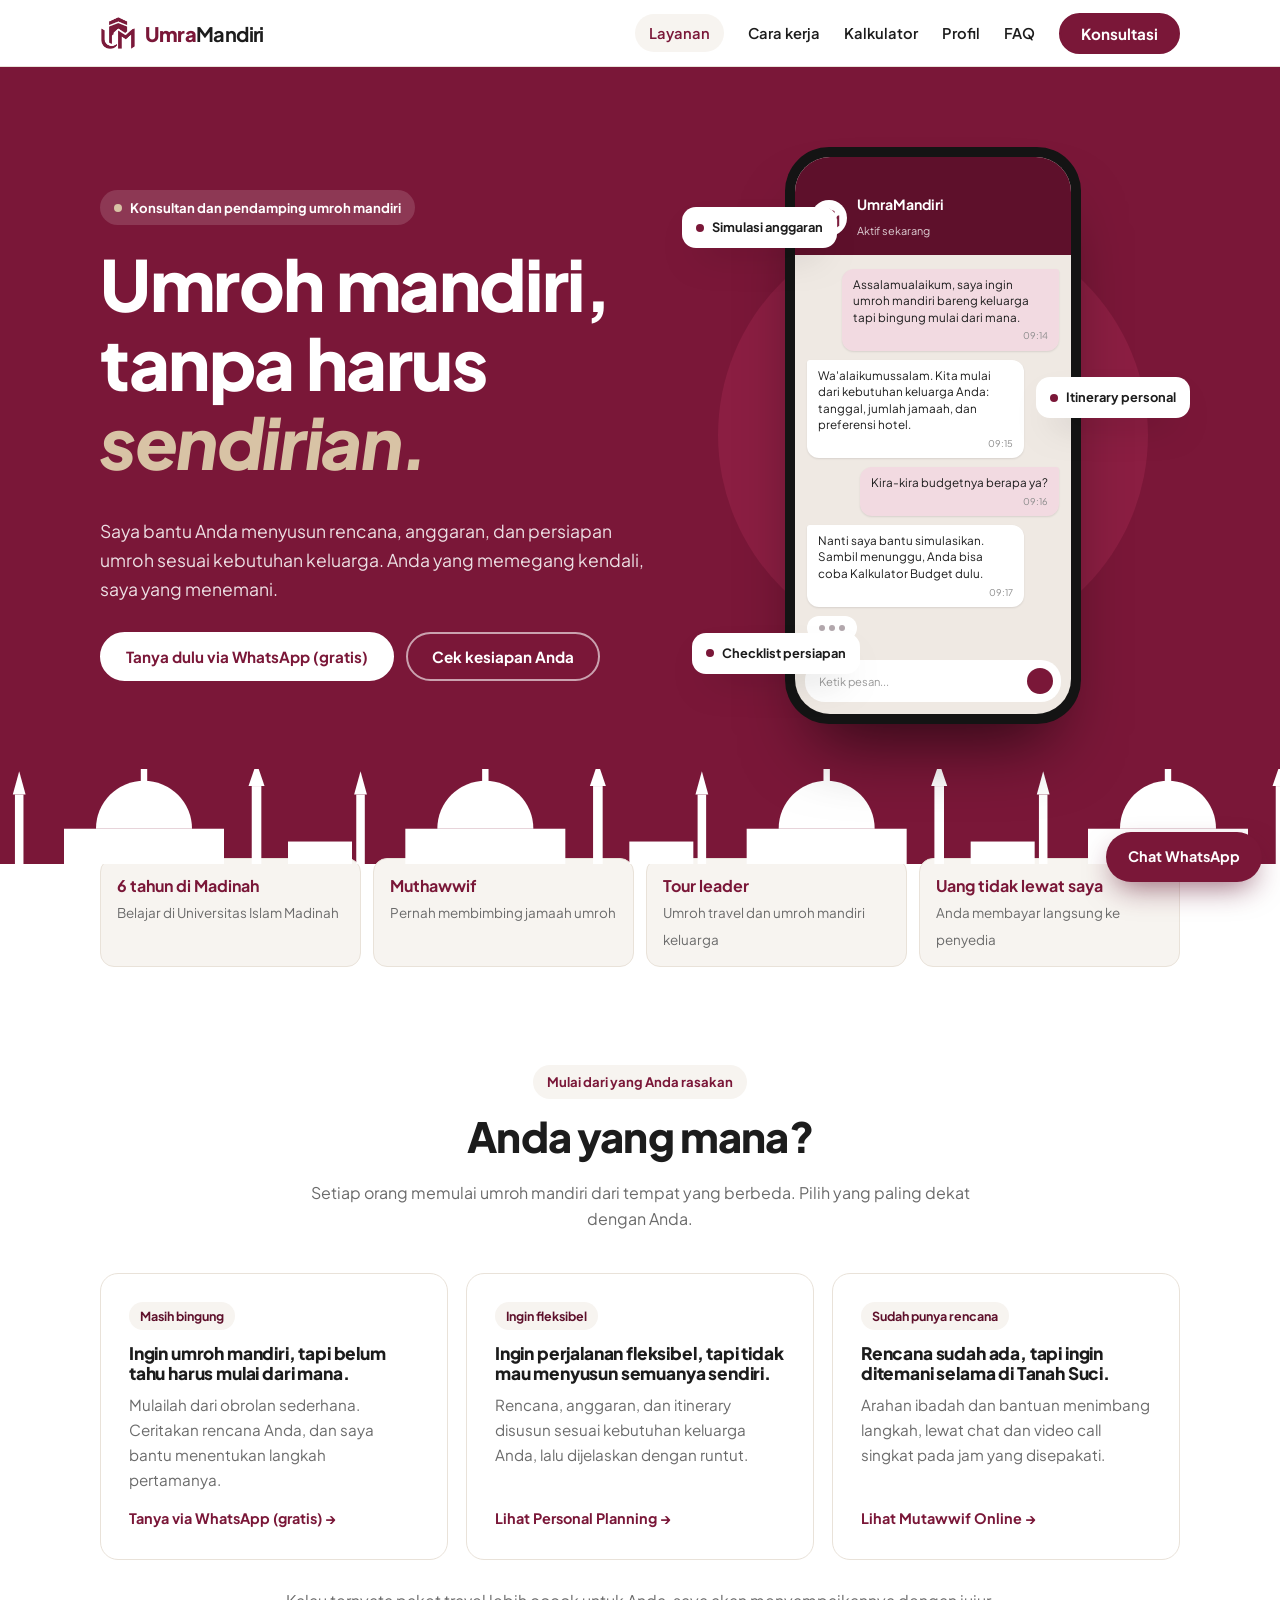
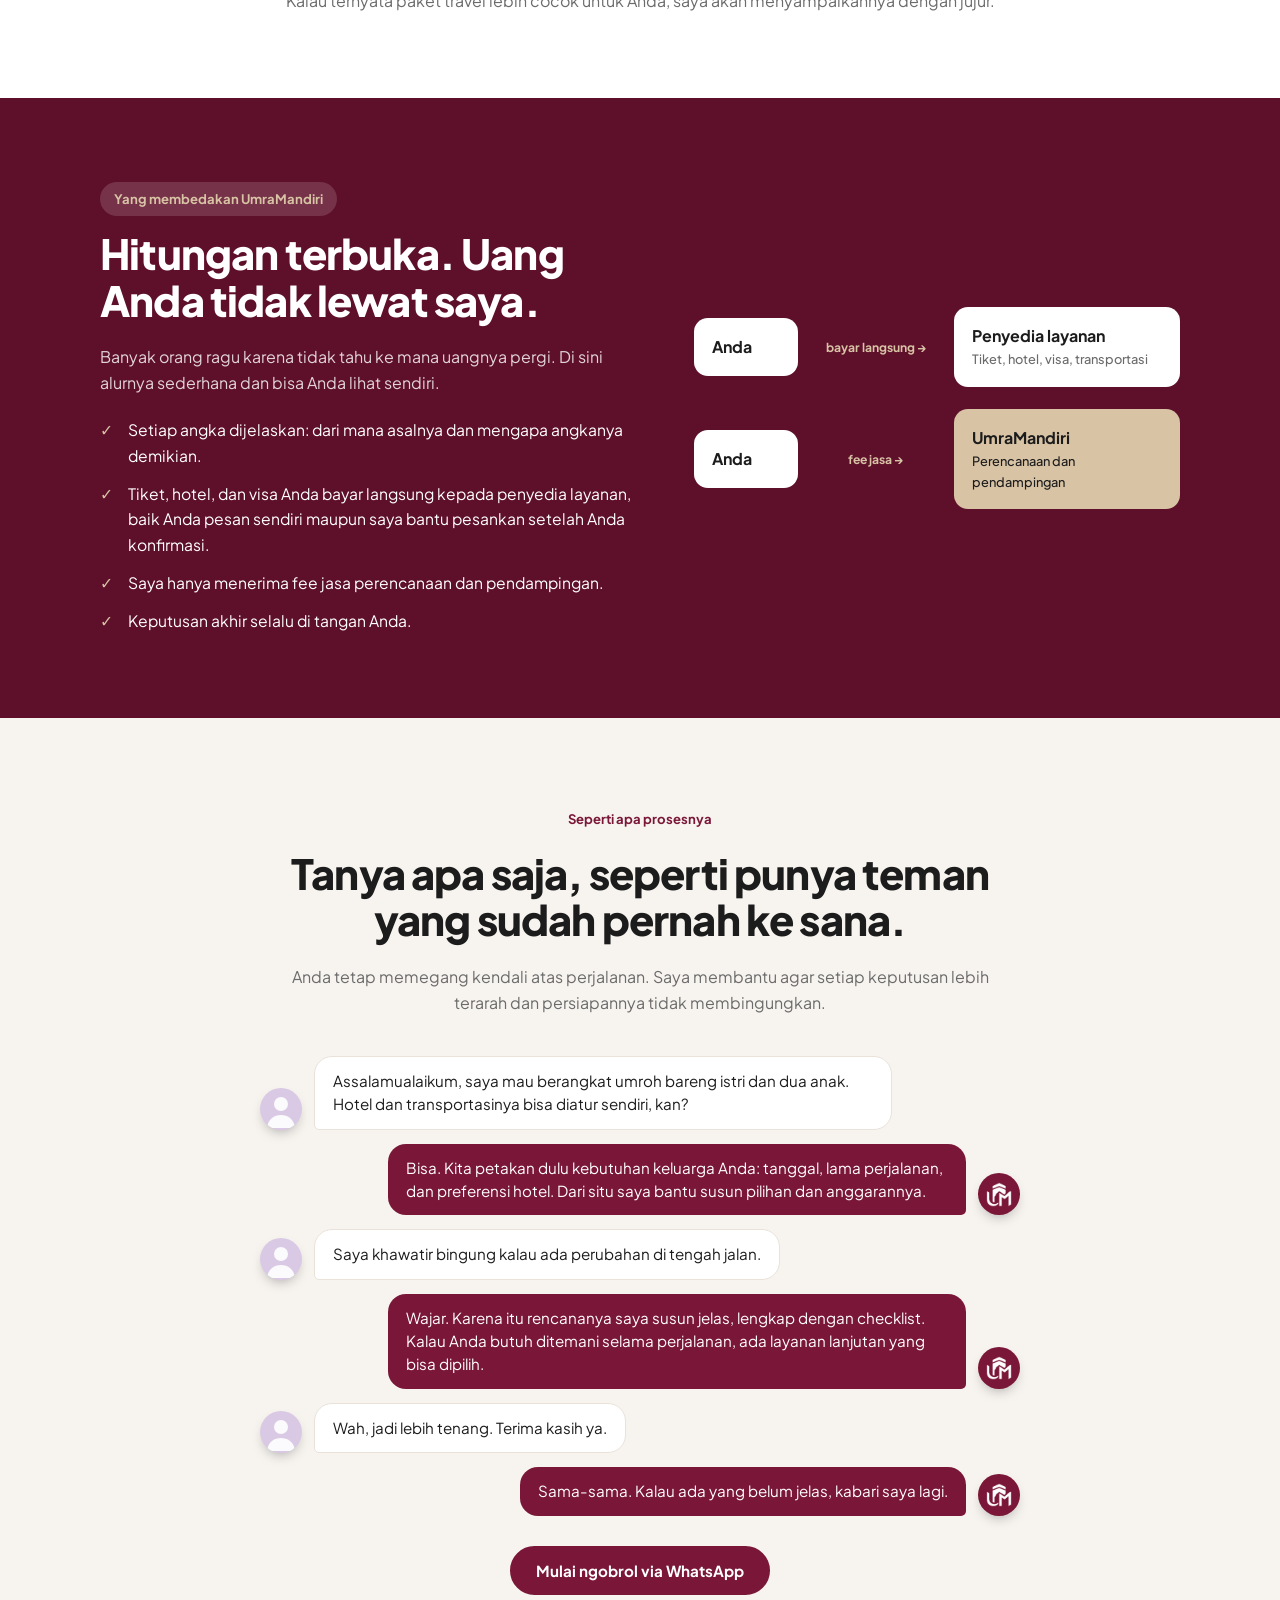
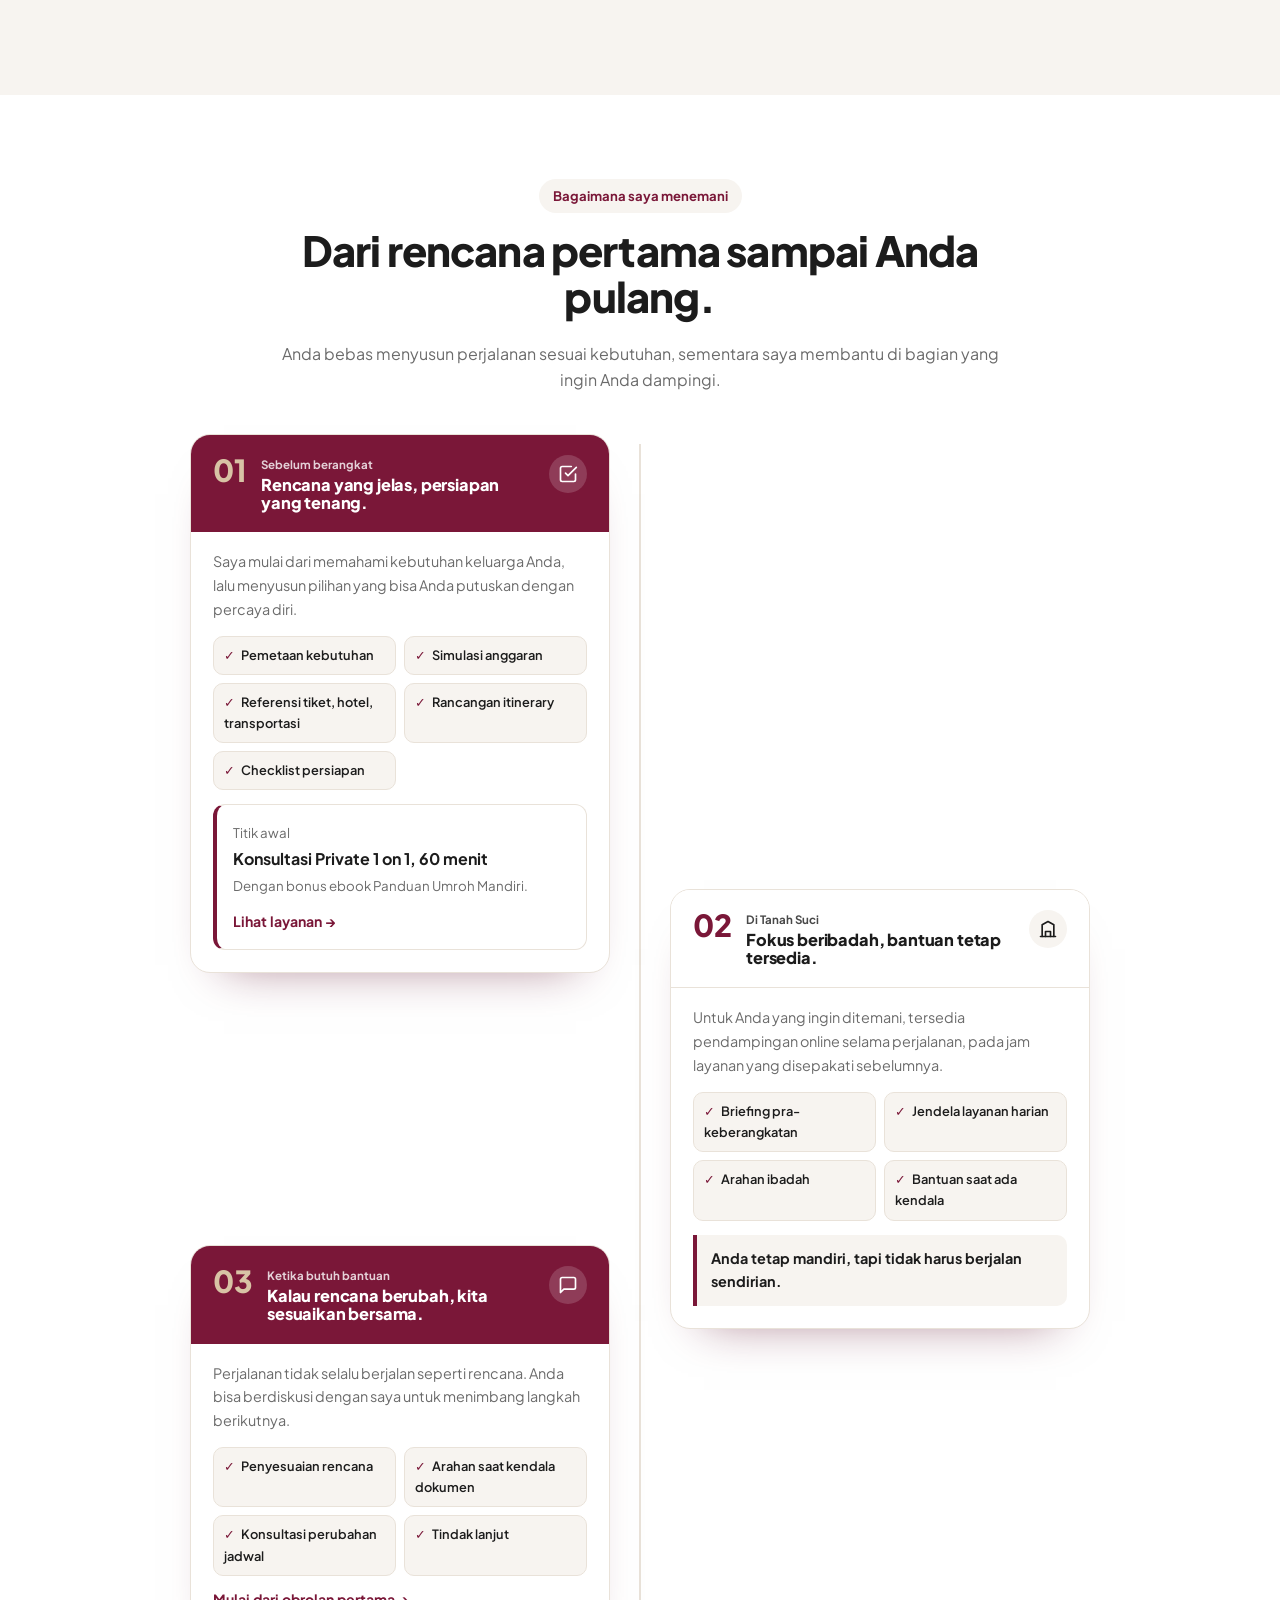
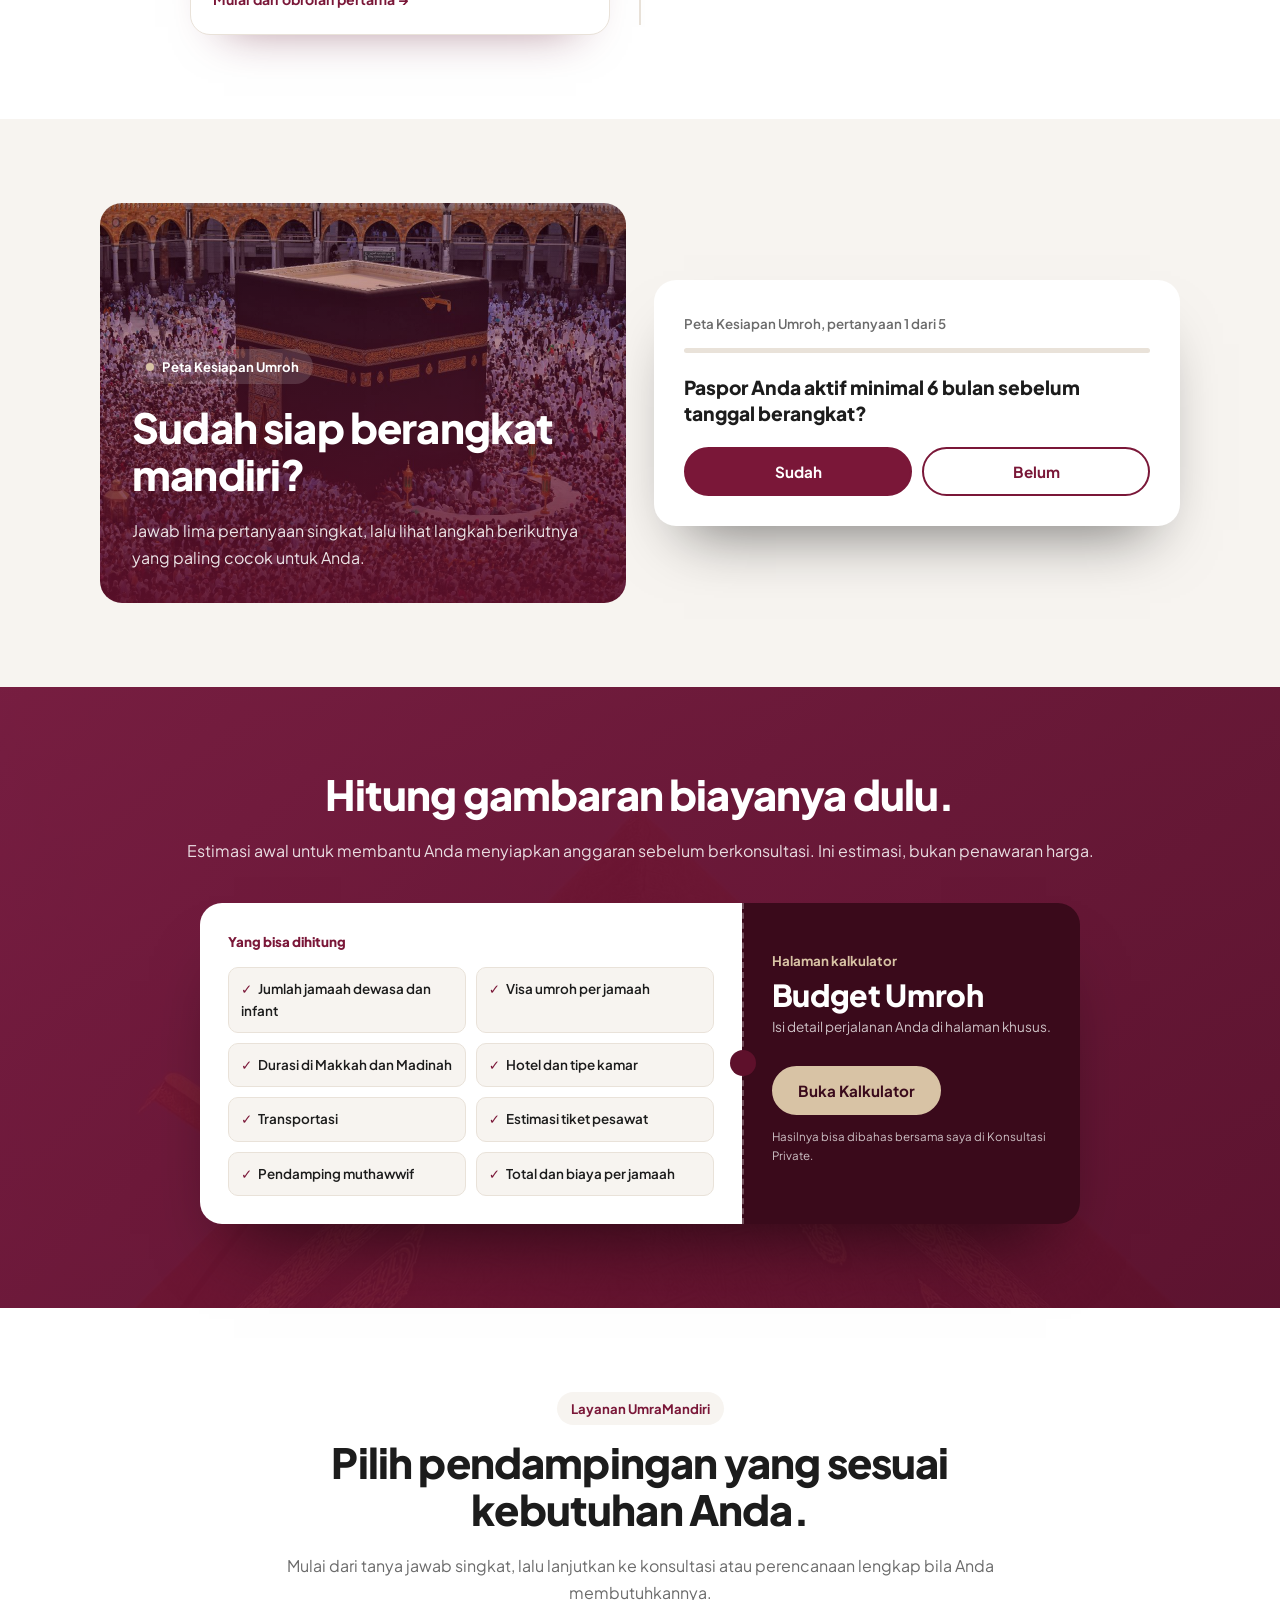
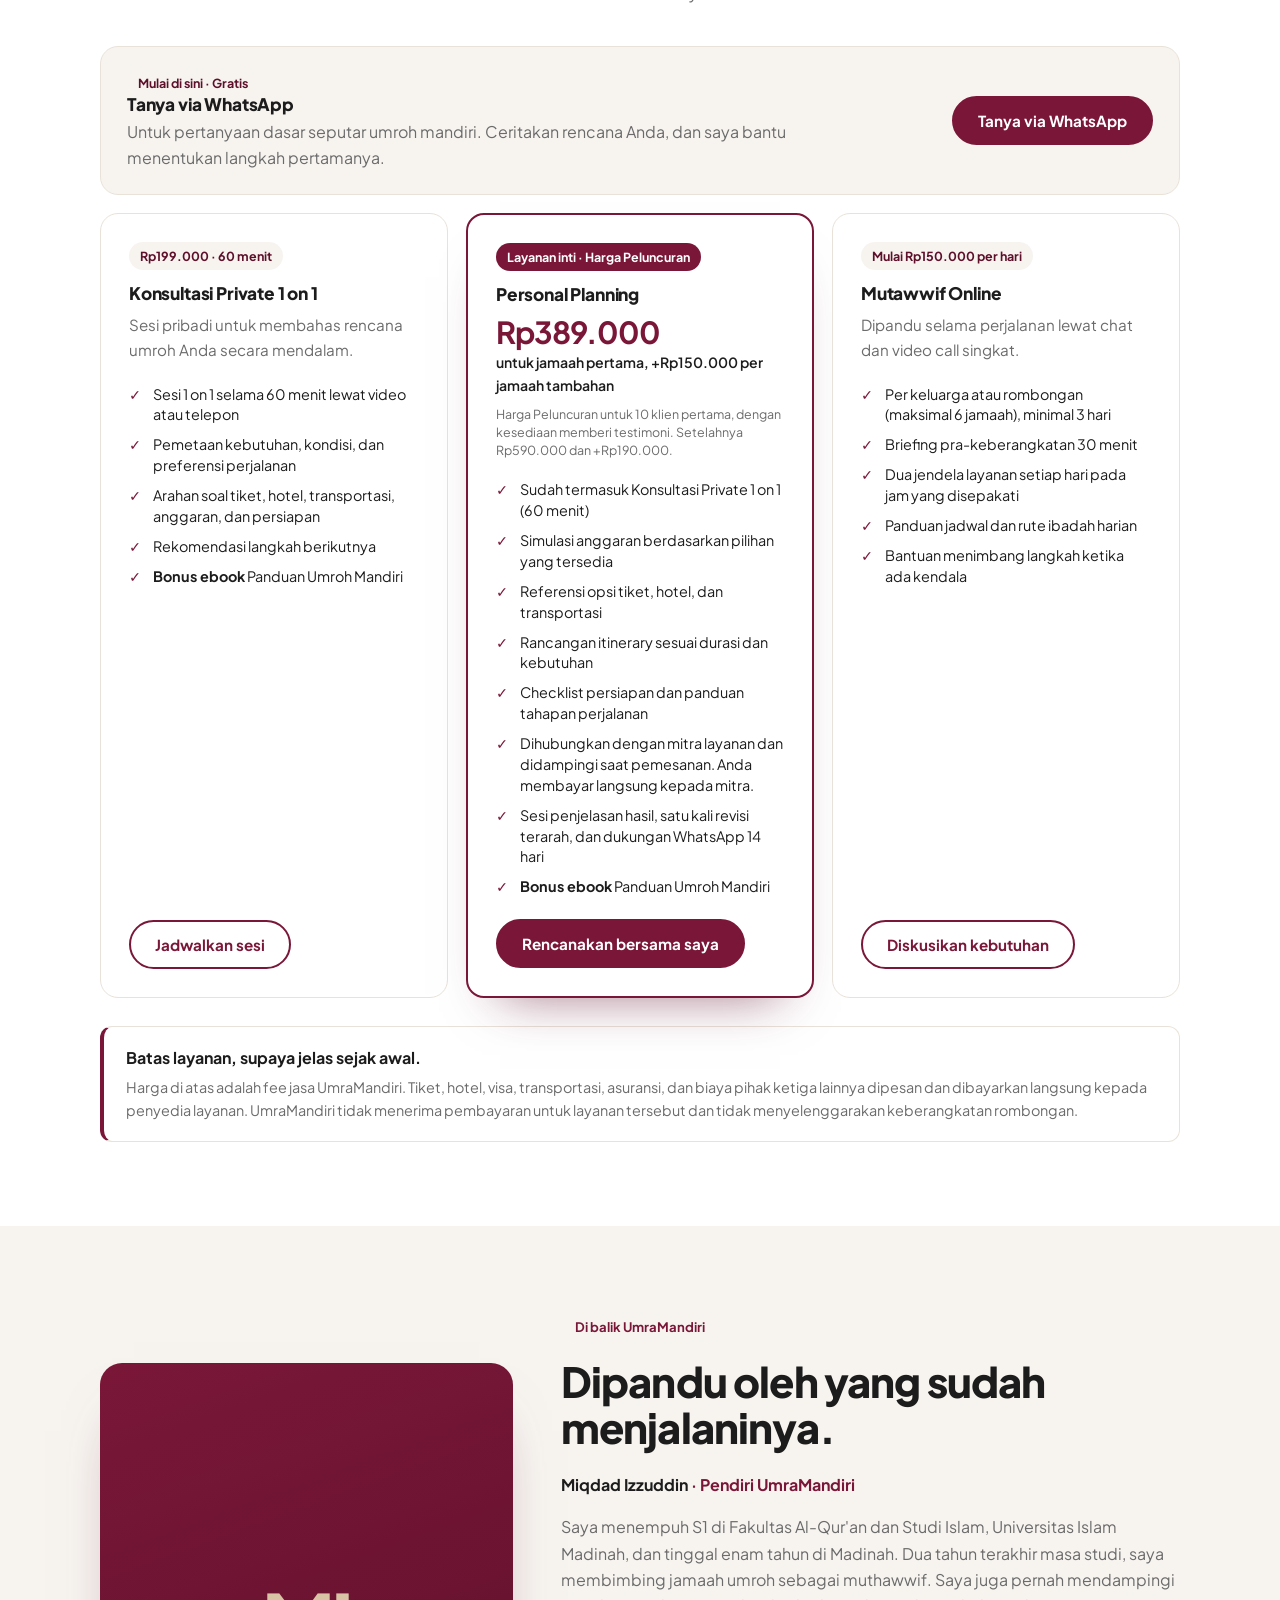
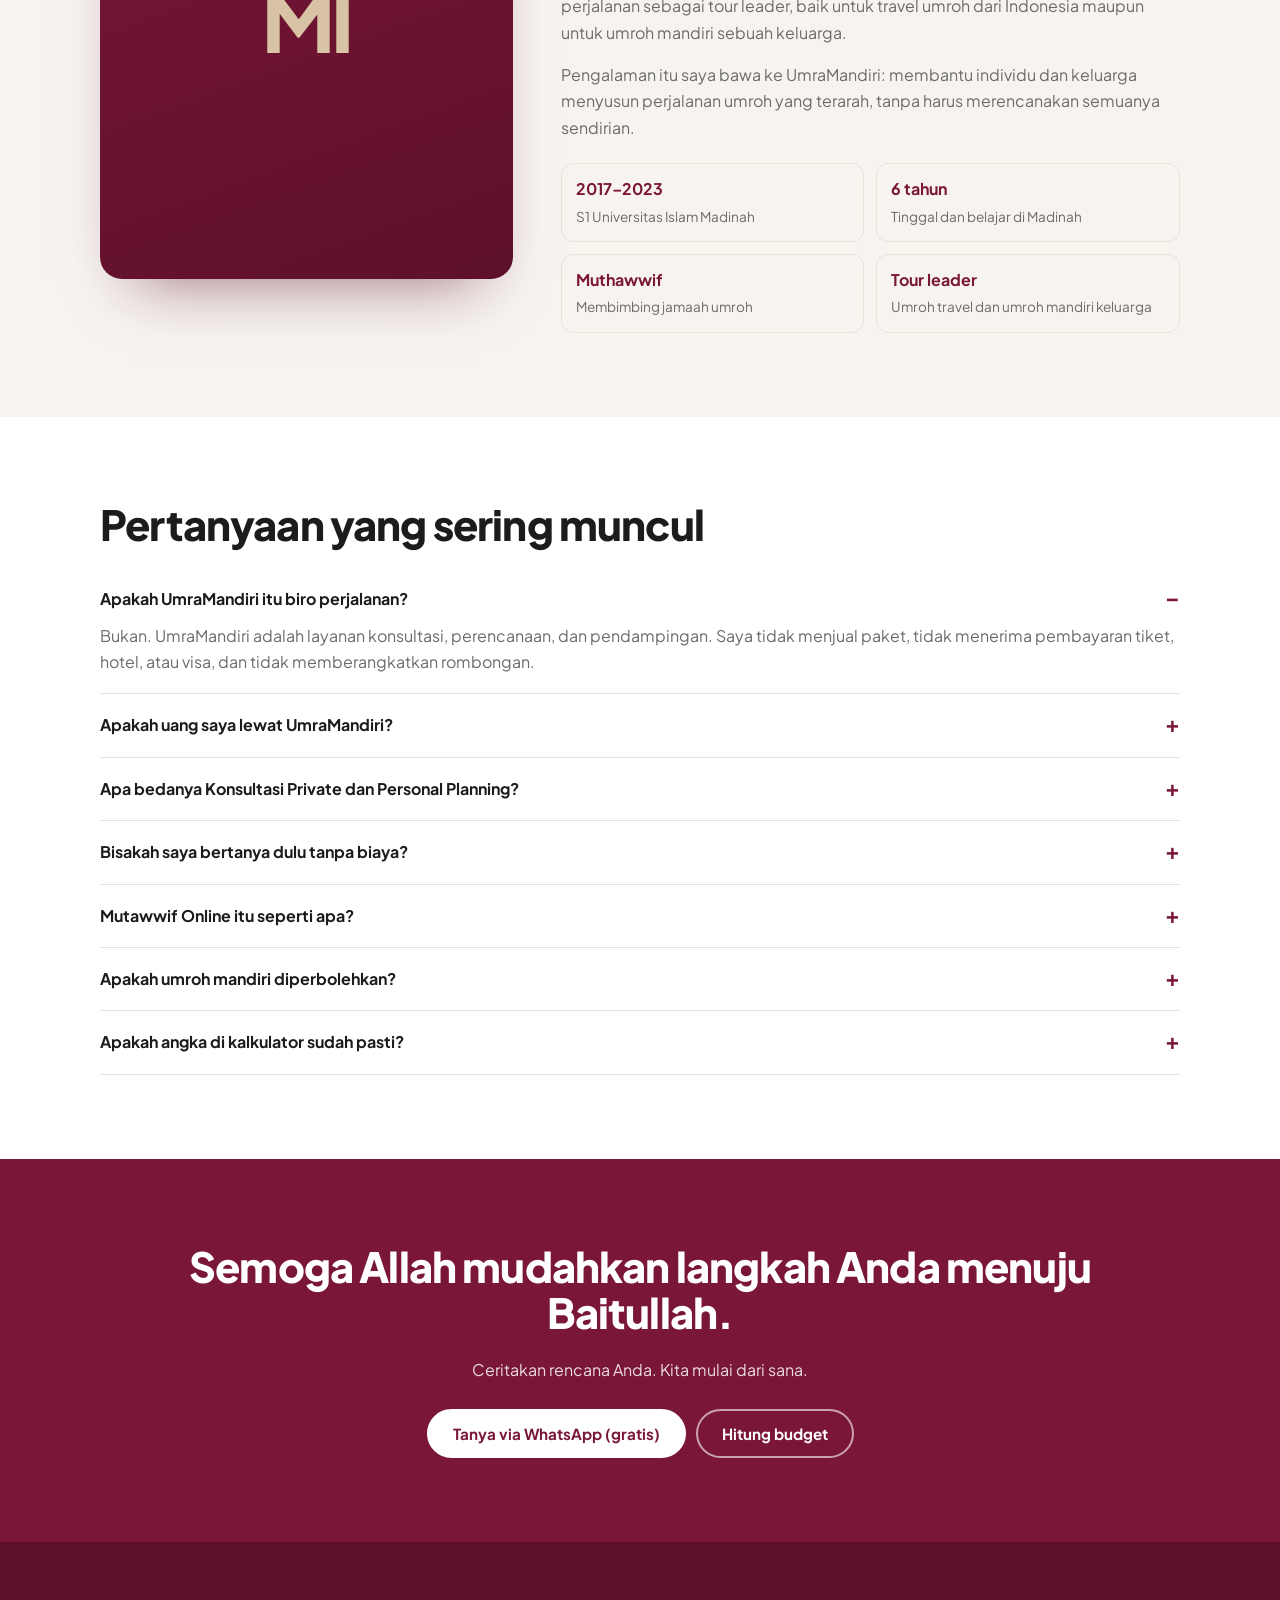
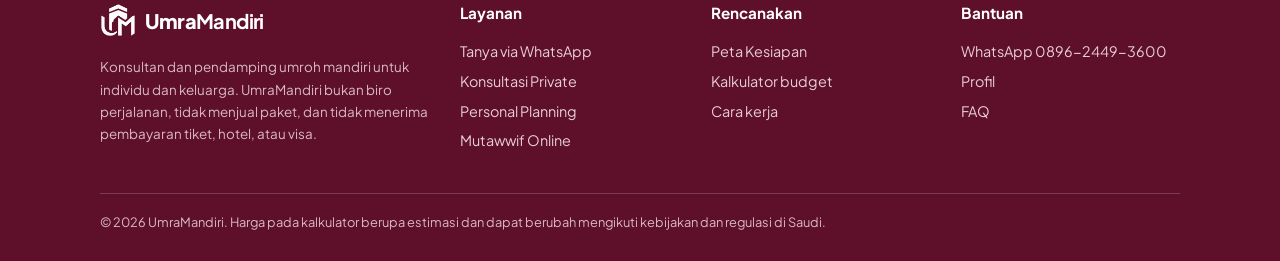
==== commit 9bf7a7f3: "Add files via upload" ====
--- a/index.html
+++ b/index.html
@@ -59,15 +59,14 @@
 <p>Banyak orang ragu karena tidak tahu ke mana uangnya pergi. Di sini alurnya sederhana dan bisa Anda lihat sendiri.</p>
 <ul class="ckw">
 <li>Setiap angka dijelaskan: dari mana asalnya dan mengapa angkanya demikian.</li>
-<li>Anda memesan sendiri, atau saya bantu memesankan setelah Anda mengonfirmasi pilihan.</li>
-<li>Pembayaran selalu langsung dari Anda kepada penyedia layanan, tidak lewat saya.</li>
+<li>Tiket, hotel, dan visa Anda bayar langsung kepada penyedia layanan, baik Anda pesan sendiri maupun saya bantu pesankan setelah Anda konfirmasi.</li>
 <li>Saya hanya menerima fee jasa perencanaan dan pendampingan.</li>
+<li>Keputusan akhir selalu di tangan Anda.</li>
 </ul>
 </div>
 <div class="mflow" role="img" aria-label="Alur pembayaran: Anda membayar tiket, hotel, dan visa langsung kepada penyedia layanan, dan membayar fee jasa kepada UmraMandiri.">
 <div class="mrow"><div class="mn">Anda</div><div class="ma"><span>bayar langsung</span></div><div class="mn"><b>Penyedia layanan</b><small>Tiket, hotel, visa, transportasi</small></div></div>
 <div class="mrow"><div class="mn">Anda</div><div class="ma"><span>fee jasa</span></div><div class="mn me"><b>UmraMandiri</b><small>Perencanaan dan pendampingan</small></div></div>
-<p class="mnote">Tiket, hotel, visa, dan transportasi dibayar ke penyedia layanan. Fee jasa dibayar ke UmraMandiri.</p>
 </div>
 </div></section>
 
@@ -90,7 +89,7 @@
 <div class="td"><small>Halaman kalkulator</small><h3>Budget Umroh</h3><p>Isi detail perjalanan Anda di halaman khusus.</p><p style="margin:14px 0 0"><a class="btn sand" href="kalkulator.html">Buka Kalkulator</a></p><p style="font-size:.72rem;margin-top:12px">Hasilnya bisa dibahas bersama saya di Konsultasi Private.</p></div></div></div></section>
 
 <!-- 8. LAYANAN -->
-<section id="layanan"><div class="wrap"><div class="sech"><span class="eyebrow">Layanan UmraMandiri</span><h2>Pilih layanan sesuai tahap persiapan Anda.</h2><p>Mulai dari pertanyaan gratis di WhatsApp. Lanjutkan ke konsultasi atau perencanaan lengkap bila Anda membutuhkannya.</p></div>
+<section id="layanan"><div class="wrap"><div class="sech"><span class="eyebrow">Layanan UmraMandiri</span><h2>Pilih pendampingan yang sesuai kebutuhan Anda.</h2><p>Mulai dari tanya jawab singkat, lalu lanjutkan ke konsultasi atau perencanaan lengkap bila Anda membutuhkannya.</p></div>
 
 <div class="entry item"><div><span class="price">Mulai di sini &middot; Gratis</span><h3>Tanya via WhatsApp</h3><p>Untuk pertanyaan dasar seputar umroh mandiri. Ceritakan rencana Anda, dan saya bantu menentukan langkah pertamanya.</p></div><a class="btn" href="https://wa.me/6289624493600?text=Assalamualaikum%2C%20saya%20ingin%20konsultasi%20umroh%20mandiri">Tanya via WhatsApp</a></div>
 
@@ -102,7 +101,7 @@
 
 <div class="svc item main"><span class="price pm">Layanan inti &middot; Harga Peluncuran</span><h3>Personal Planning</h3>
 <div class="pbox"><b>Rp389.000</b><span>untuk jamaah pertama, +Rp150.000 per jamaah tambahan</span><small>Harga Peluncuran untuk 10 klien pertama, dengan kesediaan memberi testimoni. Setelahnya Rp590.000 dan +Rp190.000.</small></div>
-<ul class="ck1"><li>Sudah termasuk Konsultasi Private 1 on 1 (60 menit)</li><li>Simulasi anggaran berdasarkan pilihan yang tersedia</li><li>Referensi opsi tiket, hotel, dan transportasi</li><li>Rancangan itinerary sesuai durasi dan kebutuhan</li><li>Checklist persiapan dan panduan tahapan perjalanan</li><li>Pemesanan bisa Anda lakukan sendiri, atau saya bantu memesankan setelah Anda konfirmasi. Pembayaran tetap langsung kepada penyedia layanan.</li><li>Sesi penjelasan hasil, satu kali revisi terarah, dan dukungan WhatsApp 14 hari</li><li><b>Bonus ebook</b> Panduan Umroh Mandiri</li></ul>
+<ul class="ck1"><li>Sudah termasuk Konsultasi Private 1 on 1 (60 menit)</li><li>Simulasi anggaran berdasarkan pilihan yang tersedia</li><li>Referensi opsi tiket, hotel, dan transportasi</li><li>Rancangan itinerary sesuai durasi dan kebutuhan</li><li>Checklist persiapan dan panduan tahapan perjalanan</li><li>Dihubungkan dengan mitra layanan dan didampingi saat pemesanan. Anda membayar langsung kepada mitra.</li><li>Sesi penjelasan hasil, satu kali revisi terarah, dan dukungan WhatsApp 14 hari</li><li><b>Bonus ebook</b> Panduan Umroh Mandiri</li></ul>
 <a class="btn" href="https://wa.me/6289624493600?text=Assalamualaikum%2C%20saya%20tertarik%20dengan%20Personal%20Planning">Rencanakan bersama saya</a></div>
 
 <div class="svc item"><span class="price">Mulai Rp150.000 per hari</span><h3>Mutawwif Online</h3><p class="sp">Dipandu selama perjalanan lewat chat dan video call singkat.</p>
@@ -111,7 +110,7 @@
 <a class="btn ghost" href="https://wa.me/6289624493600?text=Assalamualaikum%2C%20saya%20ingin%20berdiskusi%20tentang%20Mutawwif%20Online">Diskusikan kebutuhan</a></div>
 </div>
 
-<div class="scope"><b>Batas layanan, supaya jelas sejak awal.</b><p>Harga di atas adalah fee jasa UmraMandiri. Tiket, hotel, visa, transportasi, asuransi, dan biaya pihak ketiga lainnya dibayarkan langsung kepada penyedia layanan, baik Anda memesan sendiri maupun saya bantu memesankan setelah Anda konfirmasi. UmraMandiri tidak menerima pembayaran untuk layanan tersebut dan tidak menyelenggarakan keberangkatan rombongan.</p></div>
+<div class="scope"><b>Batas layanan, supaya jelas sejak awal.</b><p>Harga di atas adalah fee jasa UmraMandiri. Tiket, hotel, visa, transportasi, asuransi, dan biaya pihak ketiga lainnya dipesan dan dibayarkan langsung kepada penyedia layanan. UmraMandiri tidak menerima pembayaran untuk layanan tersebut dan tidak menyelenggarakan keberangkatan rombongan.</p></div>
 </div></section>
 
 <!-- 9. PROFIL -->
@@ -130,8 +129,8 @@
 <section id="faq"><div class="wrap">
 <h2>Pertanyaan yang sering muncul</h2>
 <details open><summary>Apakah UmraMandiri itu biro perjalanan?</summary><p>Bukan. UmraMandiri adalah layanan konsultasi, perencanaan, dan pendampingan. Saya tidak menjual paket, tidak menerima pembayaran tiket, hotel, atau visa, dan tidak memberangkatkan rombongan.</p></details>
-<details><summary>Apakah uang saya lewat UmraMandiri?</summary><p>Tidak. Tiket, hotel, visa, dan transportasi Anda bayar langsung kepada penyedia layanan, baik Anda memesan sendiri maupun saya bantu memesankan setelah Anda konfirmasi. Kepada UmraMandiri, Anda hanya membayar fee jasa perencanaan dan pendampingan.</p></details>
-<details><summary>Apa bedanya Konsultasi Private dan Personal Planning?</summary><p>Konsultasi Private adalah satu sesi 60 menit untuk arahan dan pertanyaan Anda. Personal Planning sudah mencakup sesi itu, ditambah simulasi anggaran, itinerary, checklist, dan bantuan saat pemesanan.</p></details>
+<details><summary>Apakah uang saya lewat UmraMandiri?</summary><p>Tidak. Pembayaran tiket, hotel, visa, dan transportasi dilakukan langsung kepada penyedia layanan. Pemesanan bisa Anda lakukan sendiri, atau saya bantu pesankan setelah ada konfirmasi dari Anda. Dalam kedua kasus, pembayarannya tetap langsung ke penyedia. Kepada UmraMandiri, Anda hanya membayar fee jasa perencanaan dan pendampingan.</p></details>
+<details><summary>Apa bedanya Konsultasi Private dan Personal Planning?</summary><p>Konsultasi Private adalah satu sesi 60 menit untuk arahan dan pertanyaan Anda. Personal Planning sudah mencakup sesi itu, ditambah simulasi anggaran, itinerary, checklist, dan pendampingan saat pemesanan.</p></details>
 <details><summary>Bisakah saya bertanya dulu tanpa biaya?</summary><p>Bisa. Lewat WhatsApp, Anda dapat bertanya soal hal-hal dasar tentang umroh mandiri tanpa biaya.</p></details>
 <details><summary>Mutawwif Online itu seperti apa?</summary><p>Pendampingan online lewat chat dan video call singkat pada jam layanan yang disepakati. Layanan ini tidak mencakup pendampingan fisik di lokasi atau penanganan darurat medis dan hukum.</p></details>
 <details><summary>Apakah umroh mandiri diperbolehkan?</summary><p>Ya. UU No. 14 Tahun 2025 mengakui umroh mandiri untuk perorangan atau keluarga inti, dengan syarat yang perlu dipenuhi, termasuk paspor, tiket, visa, dan bukti pembelian layanan.</p></details>
